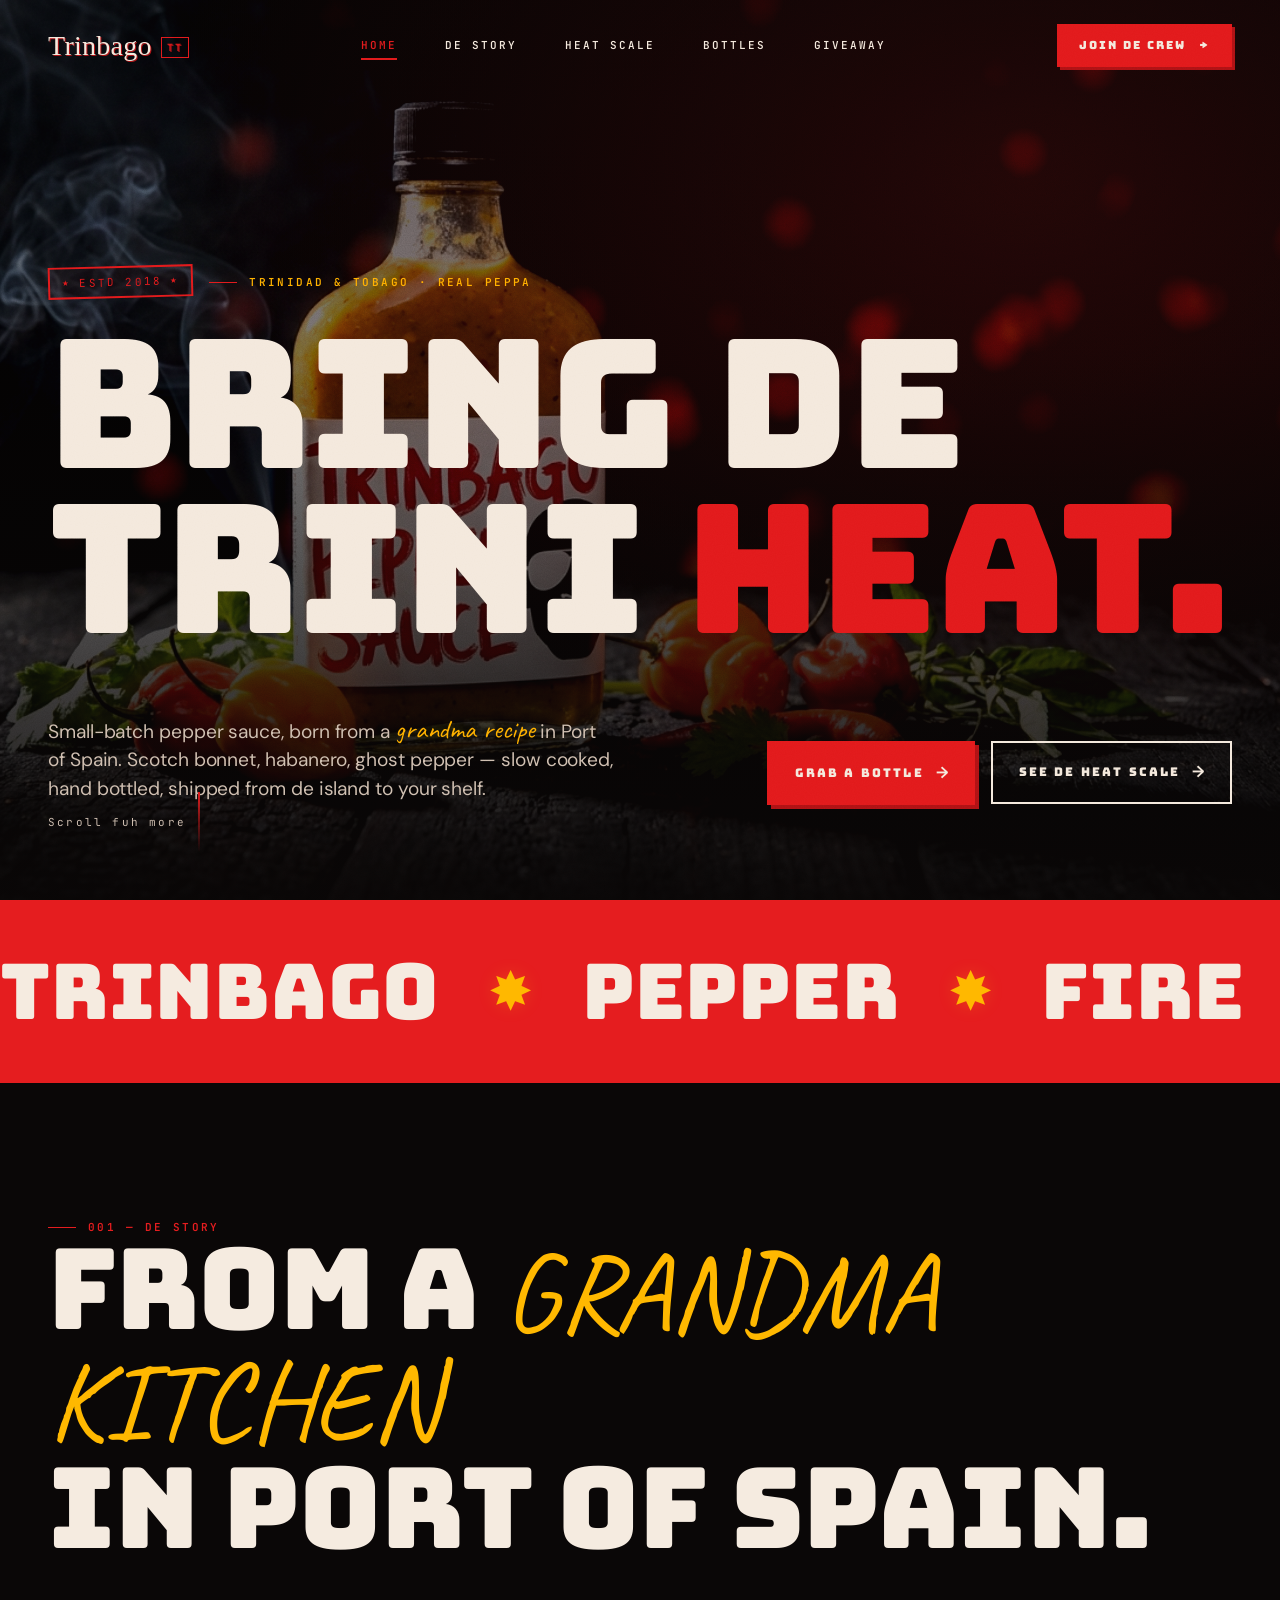
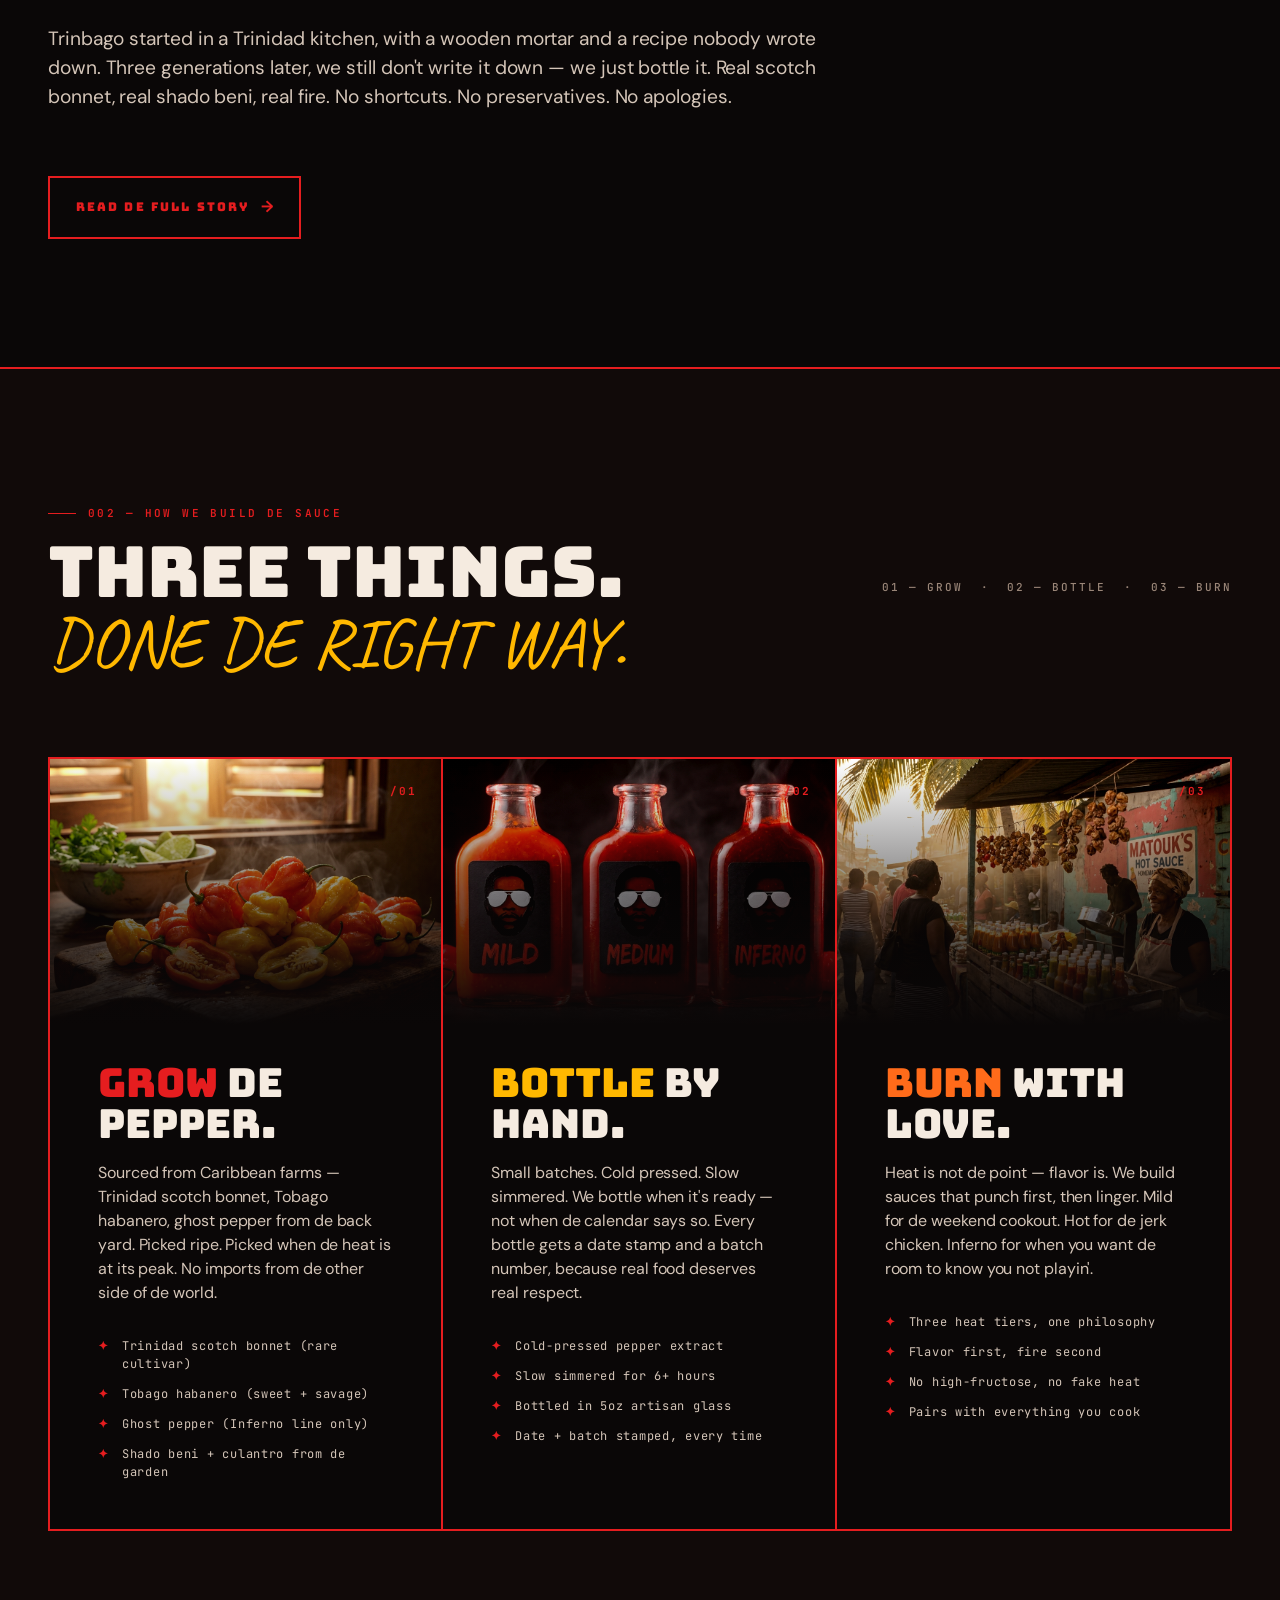
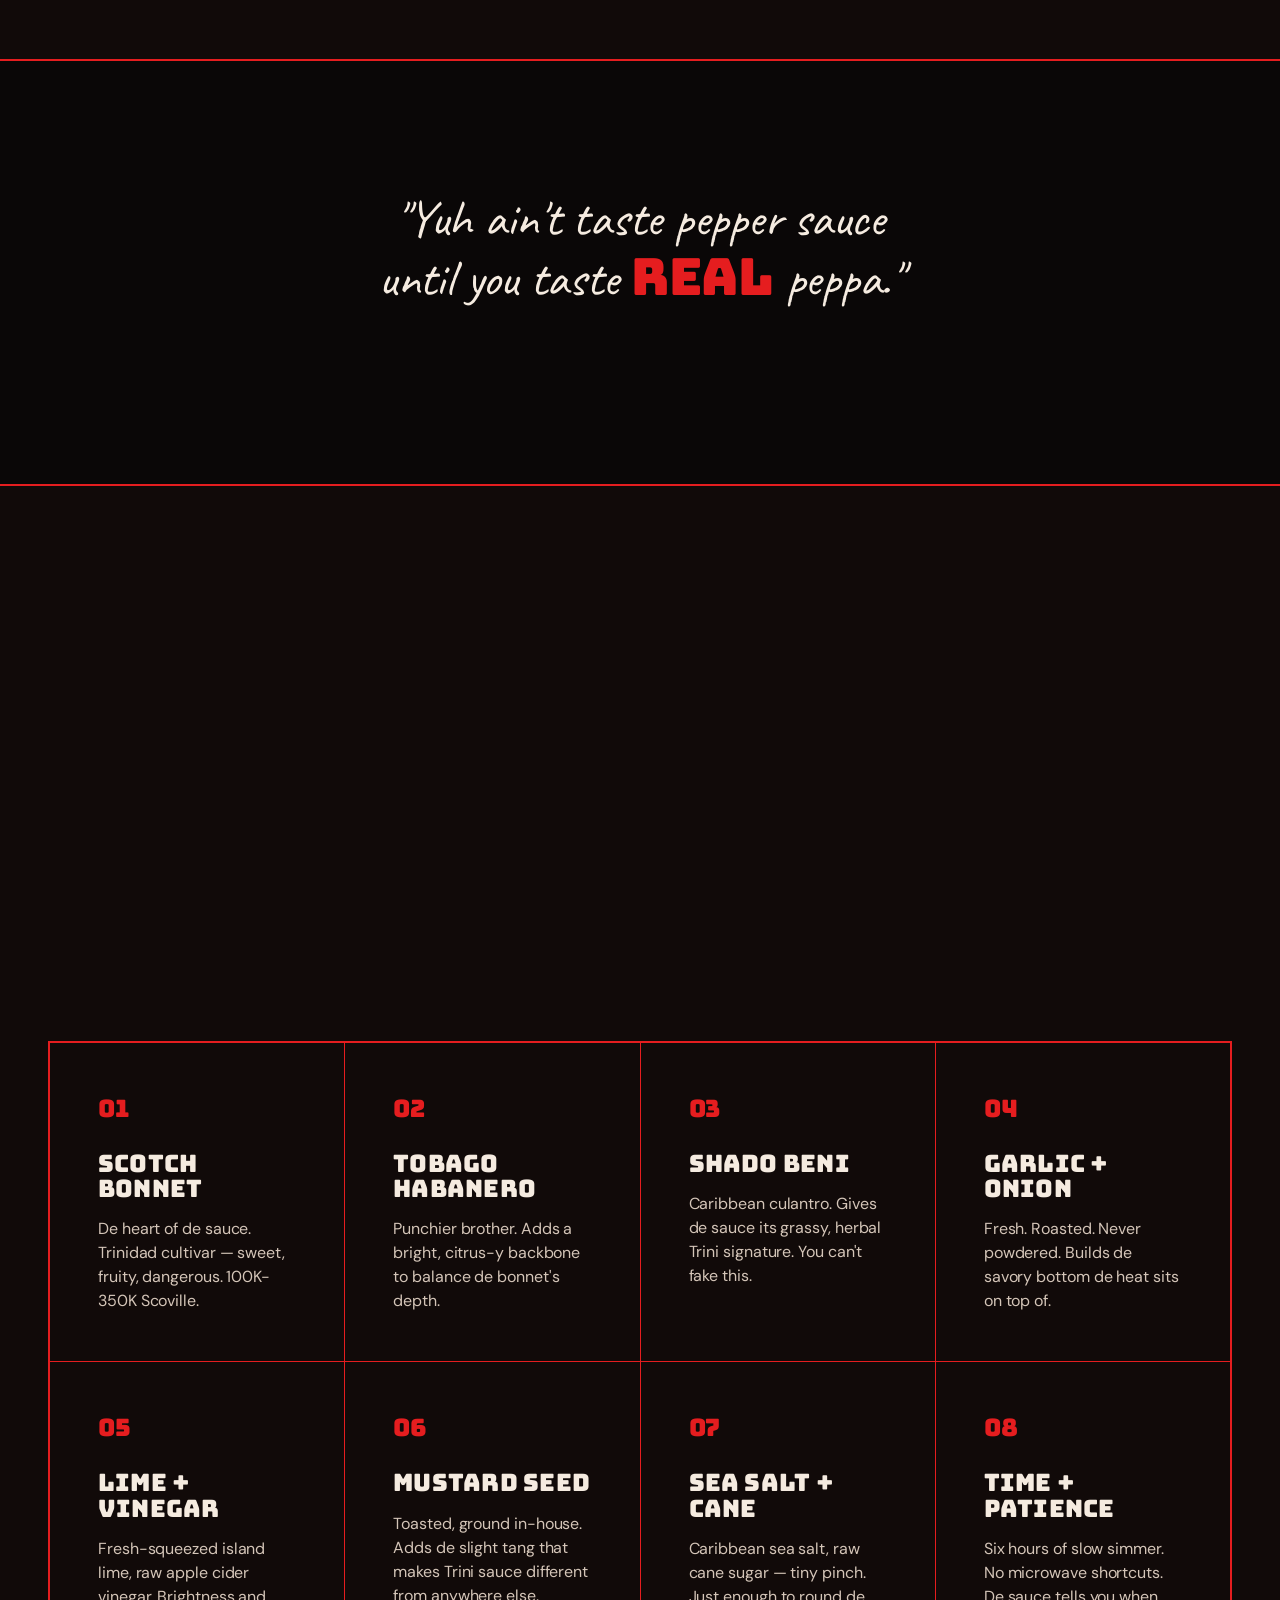
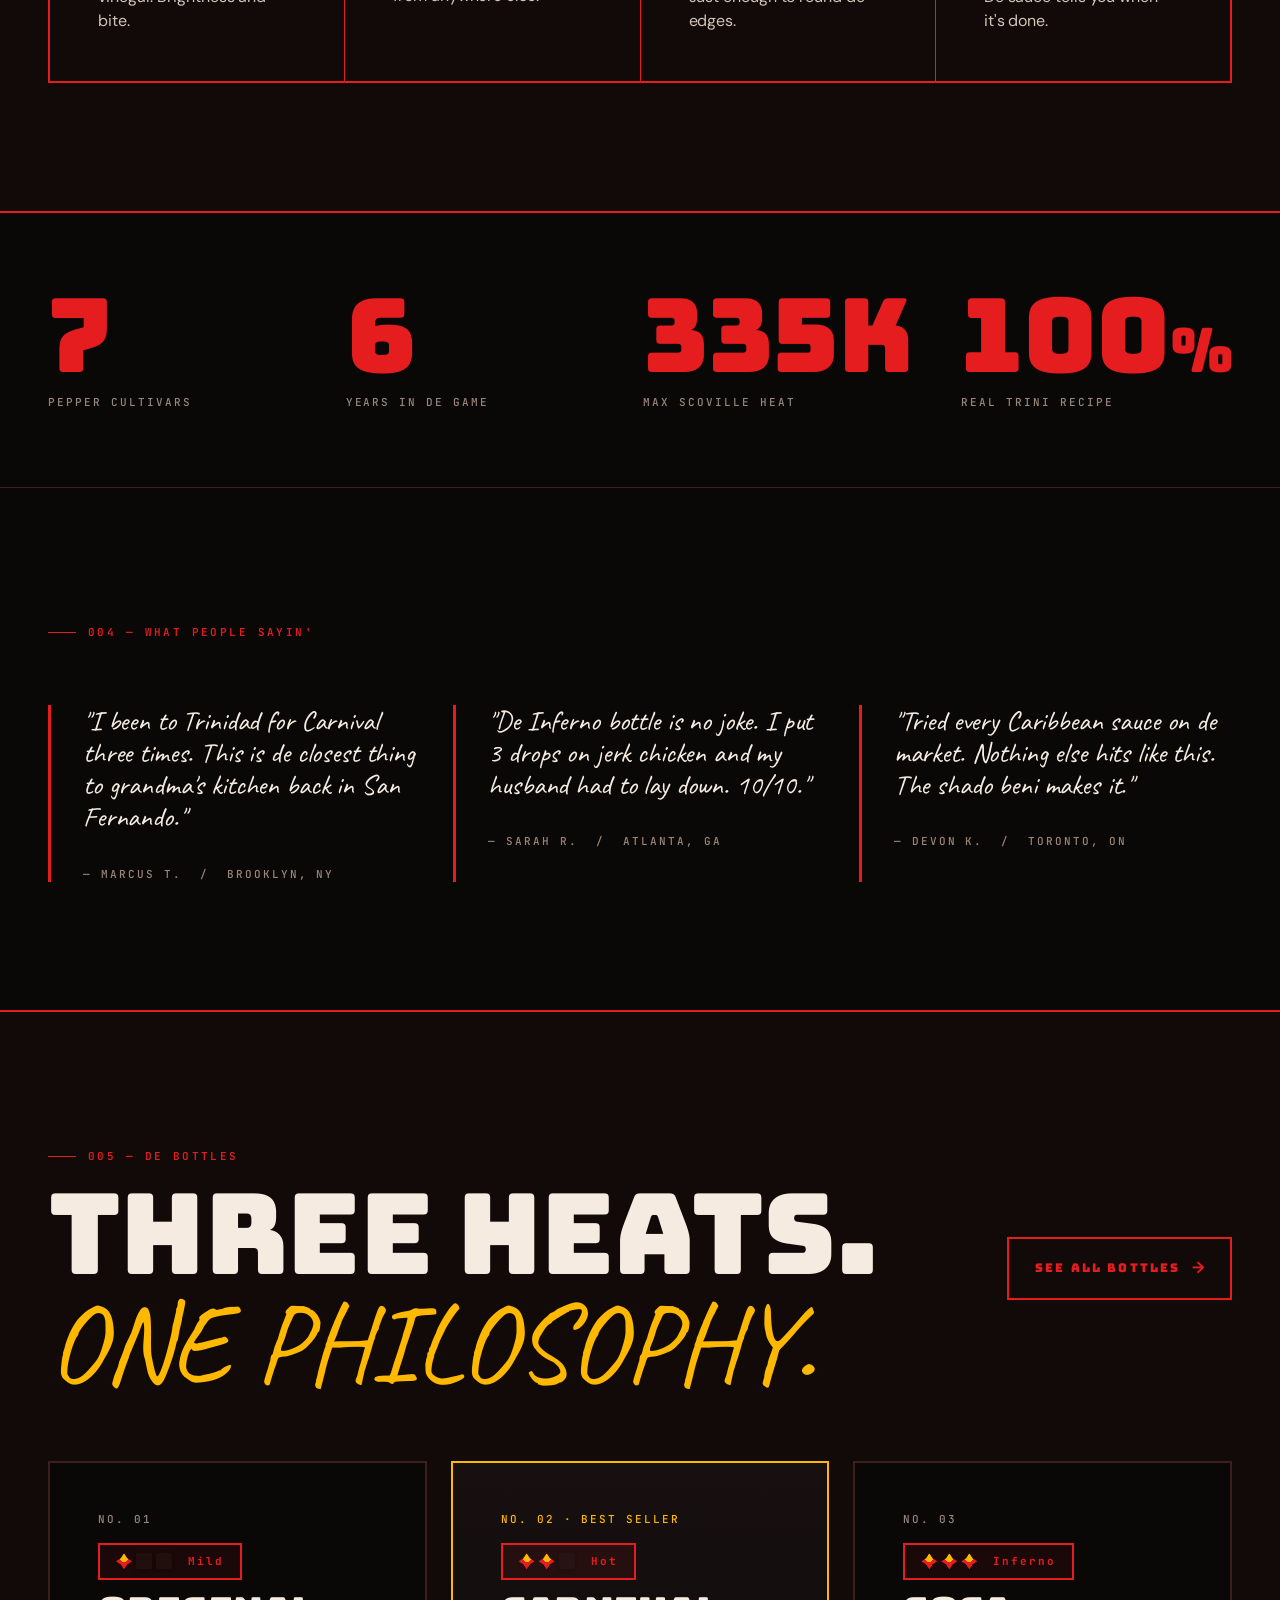
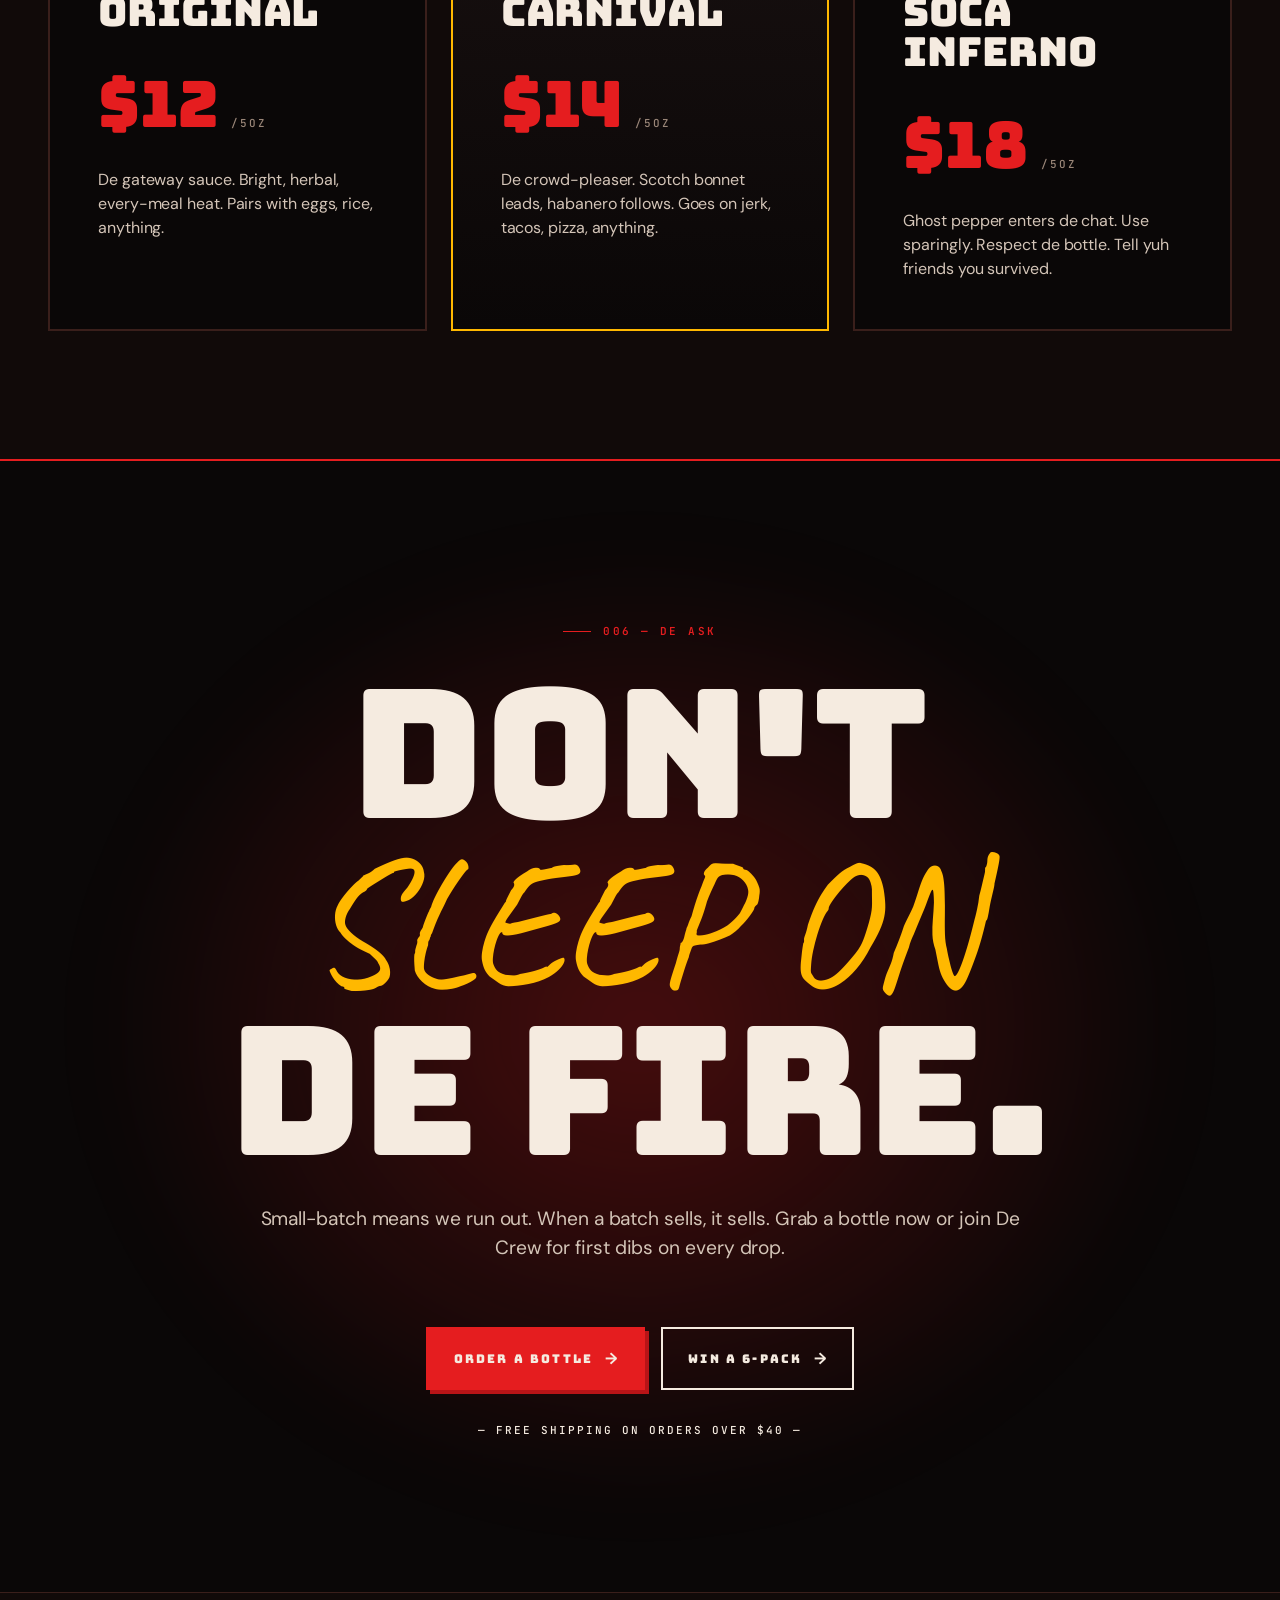
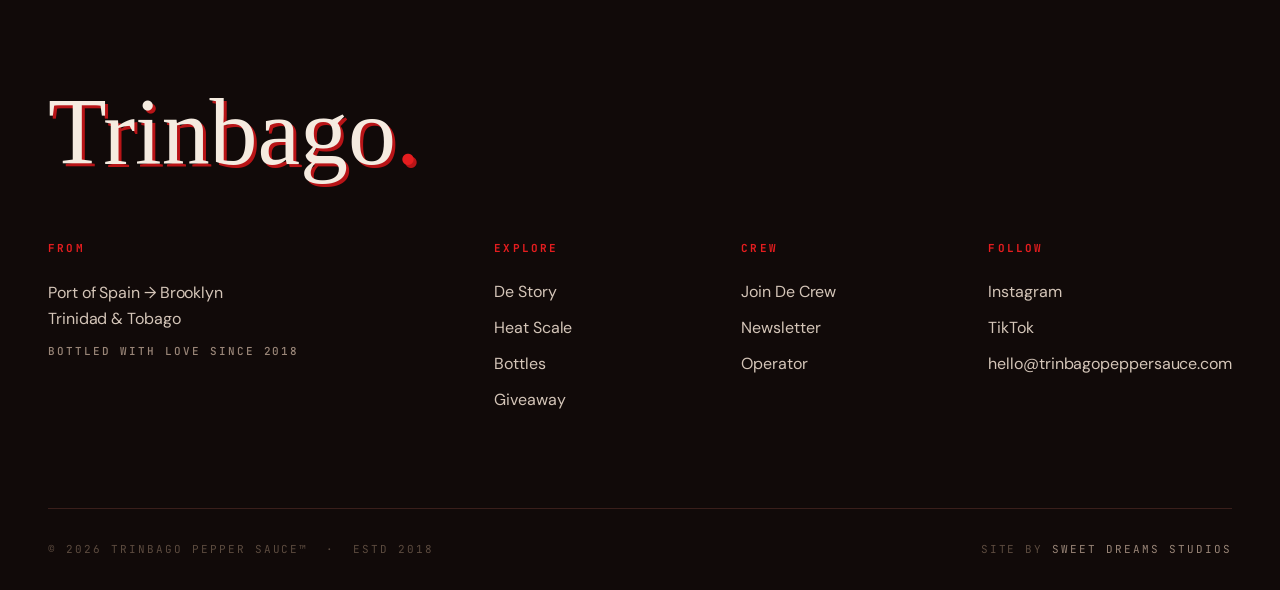
==== index.html @ 5f29fb71 "feat: launch Trinbago Pepper Sauce demo site Full rebrand from Revive template to Trinbago Pepper Sa" ====
<!DOCTYPE html>
<html lang="en">
<head>
<meta charset="UTF-8" />
<meta name="viewport" content="width=device-width, initial-scale=1.0" />
<title>Trinbago Pepper Sauce — Bring De Trini Heat. Bottled Since 2018.</title>
<meta name="description" content="Hand-crafted Caribbean pepper sauce, born in Trinidad &amp; Tobago. Small-batch scotch bonnet heat, family recipe, real fire. From de island to your table." />
<meta property="og:title" content="Trinbago Pepper Sauce — Bring De Trini Heat" />
<meta property="og:description" content="Real Caribbean pepper sauce. Small batch. Scotch bonnet fire. Bottled with love since 2018." />
<meta property="og:type" content="website" />
<meta property="og:image" content="assets/img/three-bottles.png" />

<link rel="preconnect" href="https://fonts.googleapis.com" />
<link rel="preconnect" href="https://fonts.gstatic.com" crossorigin />
<link href="https://fonts.googleapis.com/css2?family=Bungee&family=Permanent+Marker&family=Caveat:wght@500;700&family=DM+Sans:wght@300;400;500;600;700&family=JetBrains+Mono:wght@400;500;600;700&display=swap" rel="stylesheet" />
<link rel="stylesheet" href="styles/globals.css" />
<link rel="icon" href="data:image/svg+xml,%3Csvg xmlns='http://www.w3.org/2000/svg' viewBox='0 0 100 100'%3E%3Crect width='100' height='100' fill='%230A0707'/%3E%3Ccircle cx='50' cy='50' r='30' fill='%230A0707' stroke='%23E51D1F' stroke-width='6'/%3E%3Ctext x='50' y='62' text-anchor='middle' font-family='Bungee,Impact' font-size='38' fill='%23E51D1F'%3ET%3C/text%3E%3C/svg%3E" />
</head>
<body>

<!-- Navigation -->
<nav class="nav" id="nav">
  <a href="index.html" class="nav-brand">Trinbago</a>
  <div class="nav-links" id="navLinks">
    <a href="index.html" class="nav-link" aria-current="page">Home</a>
    <a href="about.html" class="nav-link">De Story</a>
    <a href="experience.html" class="nav-link">Heat Scale</a>
    <a href="pricing.html" class="nav-link">Bottles</a>
    <a href="giveaway.html" class="nav-link">Giveaway</a>
  </div>
  <a href="join.html" class="nav-cta">Join De Crew <span aria-hidden="true">→</span></a>
  <button class="nav-toggle" id="navToggle" aria-label="Toggle menu">
    <span></span><span></span><span></span>
  </button>
</nav>

<!-- HERO -->
<header class="hero">
  <div class="hero-image">
    <img src="assets/img/hero-bottle.png" alt="Trinbago Pepper Sauce bottle with scotch bonnet peppers" loading="eager" />
  </div>

  <div class="wrap" style="position:relative; z-index:2; flex:1; display:flex; flex-direction:column; justify-content:flex-end; padding-bottom:6rem; padding-top:10rem;">
    <div style="max-width: 1200px;">
      <div class="flex gap-4 fade-up" style="align-items:center; flex-wrap:wrap; animation-delay:0.2s;">
        <div class="stamp">Estd 2018</div>
        <div class="eyebrow" style="color:var(--scotch);">Trinidad &amp; Tobago · Real Peppa</div>
      </div>
      <h1 class="display fade-up heat-text" style="font-size: clamp(3.5rem, 14vw, 13rem); margin-top: 1.5rem; animation-delay:0.4s; color: var(--bone);">
        Bring de<br />
        Trini <span class="text-pepper">Heat.</span>
      </h1>
    </div>

    <div style="display:grid; grid-template-columns: 1fr 1fr; gap: var(--gutter); align-items:end; margin-top: 4rem;" class="hero-bottom">
      <p class="lead fade-up" style="animation-delay:0.7s;">
        Small-batch pepper sauce, born from a <span class="editorial text-scotch" style="font-size:1.4em; line-height:1;">grandma recipe</span> in Port of Spain. Scotch bonnet, habanero, ghost pepper — slow cooked, hand bottled, shipped from de island to your shelf.
      </p>
      <div class="fade-up flex gap-4" style="animation-delay:0.9s; justify-self:end; flex-wrap:wrap;">
        <a href="pricing.html" class="btn btn-primary btn-arrow">Grab a Bottle</a>
        <a href="experience.html" class="btn btn-arrow">See De Heat Scale</a>
      </div>
    </div>
  </div>

  <div class="scroll-indicator">Scroll fuh more</div>
</header>

<!-- MARQUEE -->
<section class="marquee" aria-hidden="true">
  <div class="marquee-track">
    <span class="marquee-item">Trinbago</span>
    <span class="marquee-item">Pepper</span>
    <span class="marquee-item">Fire</span>
    <span class="marquee-item">Island</span>
    <span class="marquee-item">Trinbago</span>
    <span class="marquee-item">Pepper</span>
    <span class="marquee-item">Fire</span>
    <span class="marquee-item">Island</span>
  </div>
  <div class="marquee-track" aria-hidden="true">
    <span class="marquee-item">Trinbago</span>
    <span class="marquee-item">Pepper</span>
    <span class="marquee-item">Fire</span>
    <span class="marquee-item">Island</span>
    <span class="marquee-item">Trinbago</span>
    <span class="marquee-item">Pepper</span>
    <span class="marquee-item">Fire</span>
    <span class="marquee-item">Island</span>
  </div>
</section>

<!-- MISSION / EDITORIAL SPREAD -->
<section class="section">
  <div class="wrap">
    <div class="grid-12">
      <div style="grid-column: 1 / span 4;" data-reveal>
        <span class="eyebrow">001 — De Story</span>
      </div>
      <div style="grid-column: 5 / -1;">
        <h2 class="h-1" data-reveal>
          From a <span class="editorial text-scotch">grandma kitchen</span><br /> in Port of Spain.
        </h2>
        <p class="lead mt-8" data-reveal data-delay="2">
          Trinbago started in a Trinidad kitchen, with a wooden mortar and a recipe nobody wrote down. Three generations later, we still don't write it down — we just bottle it. Real scotch bonnet, real shado beni, real fire. No shortcuts. No preservatives. No apologies.
        </p>
        <div class="mt-8" data-reveal data-delay="3">
          <a href="about.html" class="btn btn-pepper btn-arrow">Read De Full Story</a>
        </div>
      </div>
    </div>
  </div>
</section>

<!-- THREE PILLARS -->
<section class="section" style="background: var(--bg-1); border-block: 2px solid var(--pepper);">
  <div class="wrap">
    <div class="flex justify-between items-center" style="margin-bottom: 5rem; flex-wrap:wrap; gap: var(--s-6);" data-reveal>
      <div>
        <span class="eyebrow">002 — How We Build De Sauce</span>
        <h2 class="h-2 mt-4">Three things.<br /><span class="editorial text-scotch">Done de right way.</span></h2>
      </div>
      <p class="text-dim mono">01 — Grow &nbsp;·&nbsp; 02 — Bottle &nbsp;·&nbsp; 03 — Burn</p>
    </div>

    <div class="grid grid-3" style="gap: 0; border: 2px solid var(--pepper);">
      <!-- Grow -->
      <article class="pillar" data-reveal>
        <div class="pillar-num mono">/01</div>
        <div class="pillar-image">
          <img src="assets/img/peppers-macro.png" alt="Fresh scotch bonnet peppers" loading="lazy" />
        </div>
        <div class="pillar-body">
          <h3 class="h-3"><span class="text-pepper">Grow</span> de pepper.</h3>
          <p class="text-soft mt-4">Sourced from Caribbean farms — Trinidad scotch bonnet, Tobago habanero, ghost pepper from de back yard. Picked ripe. Picked when de heat is at its peak. No imports from de other side of de world.</p>
          <ul class="pillar-list mt-6">
            <li>Trinidad scotch bonnet (rare cultivar)</li>
            <li>Tobago habanero (sweet + savage)</li>
            <li>Ghost pepper (Inferno line only)</li>
            <li>Shado beni + culantro from de garden</li>
          </ul>
        </div>
      </article>

      <!-- Bottle -->
      <article class="pillar" data-reveal data-delay="2">
        <div class="pillar-num mono">/02</div>
        <div class="pillar-image">
          <img src="assets/img/three-bottles.png" alt="Three bottles of Trinbago pepper sauce" loading="lazy" />
        </div>
        <div class="pillar-body">
          <h3 class="h-3"><span class="text-scotch">Bottle</span> by hand.</h3>
          <p class="text-soft mt-4">Small batches. Cold pressed. Slow simmered. We bottle when it's ready — not when de calendar says so. Every bottle gets a date stamp and a batch number, because real food deserves real respect.</p>
          <ul class="pillar-list mt-6">
            <li>Cold-pressed pepper extract</li>
            <li>Slow simmered for 6+ hours</li>
            <li>Bottled in 5oz artisan glass</li>
            <li>Date + batch stamped, every time</li>
          </ul>
        </div>
      </article>

      <!-- Burn -->
      <article class="pillar" data-reveal data-delay="3">
        <div class="pillar-num mono">/03</div>
        <div class="pillar-image">
          <img src="assets/img/market-stall.png" alt="Trinidad street market" loading="lazy" />
        </div>
        <div class="pillar-body">
          <h3 class="h-3"><span class="text-habanero">Burn</span> with love.</h3>
          <p class="text-soft mt-4">Heat is not de point — flavor is. We build sauces that punch first, then linger. Mild for de weekend cookout. Hot for de jerk chicken. Inferno for when you want de room to know you not playin'.</p>
          <ul class="pillar-list mt-6">
            <li>Three heat tiers, one philosophy</li>
            <li>Flavor first, fire second</li>
            <li>No high-fructose, no fake heat</li>
            <li>Pairs with everything you cook</li>
          </ul>
        </div>
      </article>
    </div>
  </div>
</section>

<!-- LARGE STATEMENT -->
<section class="section">
  <div class="wrap center" style="max-width: 1200px;">
    <p class="editorial" style="font-size: clamp(1.75rem, 4vw, 3.5rem); color: var(--text); line-height:1.15;" data-reveal>
      "Yuh ain't taste pepper sauce <br />until you taste <span class="text-pepper" style="font-style: normal; font-family: var(--font-display);">real</span> peppa."
    </p>
    <div class="mono mt-6 text-faint" data-reveal data-delay="1">— Granny's only marketing line —</div>
  </div>
</section>

<!-- WHAT'S INSIDE / GRID -->
<section class="section" style="background: var(--bg-1); border-block: 2px solid var(--pepper);">
  <div class="wrap">
    <div data-reveal>
      <span class="eyebrow">003 — Inside De Bottle</span>
      <h2 class="h-1 mt-4">Eight ingredients. <br /><span class="editorial text-scotch">Zero shortcuts.</span></h2>
    </div>

    <div class="grid grid-4 mt-8 inside-grid">
      <div class="inside-card" data-reveal>
        <div class="inside-num">01</div>
        <h4 class="h-4">Scotch Bonnet</h4>
        <p class="text-soft">De heart of de sauce. Trinidad cultivar — sweet, fruity, dangerous. 100K-350K Scoville.</p>
      </div>
      <div class="inside-card" data-reveal data-delay="1">
        <div class="inside-num">02</div>
        <h4 class="h-4">Tobago Habanero</h4>
        <p class="text-soft">Punchier brother. Adds a bright, citrus-y backbone to balance de bonnet's depth.</p>
      </div>
      <div class="inside-card" data-reveal data-delay="2">
        <div class="inside-num">03</div>
        <h4 class="h-4">Shado Beni</h4>
        <p class="text-soft">Caribbean culantro. Gives de sauce its grassy, herbal Trini signature. You can't fake this.</p>
      </div>
      <div class="inside-card" data-reveal data-delay="3">
        <div class="inside-num">04</div>
        <h4 class="h-4">Garlic + Onion</h4>
        <p class="text-soft">Fresh. Roasted. Never powdered. Builds de savory bottom de heat sits on top of.</p>
      </div>
      <div class="inside-card" data-reveal>
        <div class="inside-num">05</div>
        <h4 class="h-4">Lime + Vinegar</h4>
        <p class="text-soft">Fresh-squeezed island lime, raw apple cider vinegar. Brightness and bite.</p>
      </div>
      <div class="inside-card" data-reveal data-delay="1">
        <div class="inside-num">06</div>
        <h4 class="h-4">Mustard Seed</h4>
        <p class="text-soft">Toasted, ground in-house. Adds de slight tang that makes Trini sauce different from anywhere else.</p>
      </div>
      <div class="inside-card" data-reveal data-delay="2">
        <div class="inside-num">07</div>
        <h4 class="h-4">Sea Salt + Cane</h4>
        <p class="text-soft">Caribbean sea salt, raw cane sugar — tiny pinch. Just enough to round de edges.</p>
      </div>
      <div class="inside-card" data-reveal data-delay="3">
        <div class="inside-num">08</div>
        <h4 class="h-4">Time + Patience</h4>
        <p class="text-soft">Six hours of slow simmer. No microwave shortcuts. De sauce tells you when it's done.</p>
      </div>
    </div>
  </div>
</section>

<!-- STATS / NUMBERS -->
<section class="section section-tight" style="border-bottom: 1px solid var(--border);">
  <div class="wrap">
    <div class="grid grid-4 stats-grid">
      <div data-reveal>
        <div class="display text-pepper" style="font-size: clamp(4rem, 8vw, 7rem); line-height: 0.9;" data-counter="7" data-suffix="">7</div>
        <div class="mono text-dim mt-3">Pepper Cultivars</div>
      </div>
      <div data-reveal data-delay="1">
        <div class="display text-pepper" style="font-size: clamp(4rem, 8vw, 7rem); line-height: 0.9;" data-counter="6" data-suffix="">6</div>
        <div class="mono text-dim mt-3">Years In De Game</div>
      </div>
      <div data-reveal data-delay="2">
        <div class="display text-pepper" style="font-size: clamp(4rem, 8vw, 7rem); line-height: 0.9;" data-counter="350" data-suffix="K">350K</div>
        <div class="mono text-dim mt-3">Max Scoville Heat</div>
      </div>
      <div data-reveal data-delay="3">
        <div class="display text-pepper" style="font-size: clamp(4rem, 8vw, 7rem); line-height: 0.9;">100<span style="font-size:0.6em;">%</span></div>
        <div class="mono text-dim mt-3">Real Trini Recipe</div>
      </div>
    </div>
  </div>
</section>

<!-- TESTIMONIAL / EARLY VOICES -->
<section class="section">
  <div class="wrap">
    <span class="eyebrow" data-reveal>004 — What People Sayin'</span>
    <div class="grid grid-3 mt-8">
      <blockquote class="quote-card" data-reveal>
        <p class="editorial" style="font-size: 1.75rem; color: var(--text); line-height:1.15;">"I been to Trinidad for Carnival three times. This is de closest thing to grandma's kitchen back in San Fernando."</p>
        <footer class="mono mt-6 text-dim">— Marcus T. &nbsp;/&nbsp; Brooklyn, NY</footer>
      </blockquote>
      <blockquote class="quote-card" data-reveal data-delay="1">
        <p class="editorial" style="font-size: 1.75rem; color: var(--text); line-height:1.15;">"De Inferno bottle is no joke. I put 3 drops on jerk chicken and my husband had to lay down. 10/10."</p>
        <footer class="mono mt-6 text-dim">— Sarah R. &nbsp;/&nbsp; Atlanta, GA</footer>
      </blockquote>
      <blockquote class="quote-card" data-reveal data-delay="2">
        <p class="editorial" style="font-size: 1.75rem; color: var(--text); line-height:1.15;">"Tried every Caribbean sauce on de market. Nothing else hits like this. The shado beni makes it."</p>
        <footer class="mono mt-6 text-dim">— Devon K. &nbsp;/&nbsp; Toronto, ON</footer>
      </blockquote>
    </div>
  </div>
</section>

<!-- BOTTLES TEASE -->
<section class="section" style="background: var(--bg-1); border-block: 2px solid var(--pepper);">
  <div class="wrap">
    <div class="flex justify-between items-center" style="flex-wrap:wrap; gap: var(--s-6);" data-reveal>
      <div>
        <span class="eyebrow">005 — De Bottles</span>
        <h2 class="h-1 mt-4">Three heats.<br /><span class="editorial text-scotch">One philosophy.</span></h2>
      </div>
      <a href="pricing.html" class="btn btn-pepper btn-arrow">See All Bottles</a>
    </div>

    <div class="grid grid-3 mt-8 tier-grid">
      <div class="tier-card" data-reveal>
        <div class="mono text-dim">No. 01</div>
        <div class="heat-meter mt-4"><span class="pepper-icon"></span><span class="pepper-icon dim"></span><span class="pepper-icon dim"></span><span class="heat-label">Mild</span></div>
        <h3 class="h-3 mt-3">Original</h3>
        <div class="tier-price"><span class="text-pepper">$12</span><span class="mono text-dim">/5oz</span></div>
        <p class="text-soft mt-4">De gateway sauce. Bright, herbal, every-meal heat. Pairs with eggs, rice, anything.</p>
      </div>
      <div class="tier-card tier-featured" data-reveal data-delay="1">
        <div class="mono" style="color: var(--scotch);">No. 02 · Best Seller</div>
        <div class="heat-meter mt-4"><span class="pepper-icon"></span><span class="pepper-icon"></span><span class="pepper-icon dim"></span><span class="heat-label">Hot</span></div>
        <h3 class="h-3 mt-3">Carnival</h3>
        <div class="tier-price"><span class="text-pepper">$14</span><span class="mono text-dim">/5oz</span></div>
        <p class="text-soft mt-4">De crowd-pleaser. Scotch bonnet leads, habanero follows. Goes on jerk, tacos, pizza, anything.</p>
      </div>
      <div class="tier-card" data-reveal data-delay="2">
        <div class="mono text-dim">No. 03</div>
        <div class="heat-meter mt-4"><span class="pepper-icon"></span><span class="pepper-icon"></span><span class="pepper-icon"></span><span class="heat-label">Inferno</span></div>
        <h3 class="h-3 mt-3">Soca Inferno</h3>
        <div class="tier-price"><span class="text-pepper">$18</span><span class="mono text-dim">/5oz</span></div>
        <p class="text-soft mt-4">Ghost pepper enters de chat. Use sparingly. Respect de bottle. Tell yuh friends you survived.</p>
      </div>
    </div>
  </div>
</section>

<!-- FINAL CTA -->
<section class="section" style="padding: clamp(6rem, 12vw, 12rem) 0; position:relative; overflow:hidden;">
  <div style="position:absolute; inset:0; background: radial-gradient(ellipse at center, var(--pepper-glow), transparent 60%); filter: blur(40px); pointer-events:none;"></div>
  <div class="wrap center" style="position:relative;">
    <span class="eyebrow" data-reveal>006 — De Ask</span>
    <h2 class="h-mega mt-6 heat-text" data-reveal data-delay="1">
      Don't<br />
      <span class="editorial text-scotch">sleep on</span><br />
      de fire.
    </h2>
    <p class="lead mt-6" style="margin-inline:auto;" data-reveal data-delay="2">
      Small-batch means we run out. When a batch sells, it sells. Grab a bottle now or join De Crew for first dibs on every drop.
    </p>
    <div class="mt-8 flex gap-4" style="justify-content:center; flex-wrap:wrap;" data-reveal data-delay="3">
      <a href="pricing.html" class="btn btn-primary btn-arrow">Order a Bottle</a>
      <a href="giveaway.html" class="btn btn-arrow">Win a 6-Pack</a>
    </div>
    <p class="mono text-faint mt-6" data-reveal data-delay="4">— Free shipping on orders over $40 —</p>
  </div>
</section>

<!-- Footer -->
<footer class="footer">
  <div class="wrap">
    <div class="footer-brand">Trinbago<span class="text-pepper">.</span></div>
    <div class="footer-grid mt-8">
      <div class="footer-col">
        <h4>From</h4>
        <p class="text-soft" style="line-height:1.6;">
          Port of Spain → Brooklyn<br />
          Trinidad &amp; Tobago<br />
          <span class="mono text-dim mt-3" style="display:inline-block;">Bottled with love since 2018</span>
        </p>
      </div>
      <div class="footer-col">
        <h4>Explore</h4>
        <ul>
          <li><a href="about.html">De Story</a></li>
          <li><a href="experience.html">Heat Scale</a></li>
          <li><a href="pricing.html">Bottles</a></li>
          <li><a href="giveaway.html">Giveaway</a></li>
        </ul>
      </div>
      <div class="footer-col">
        <h4>Crew</h4>
        <ul>
          <li><a href="join.html">Join De Crew</a></li>
          <li><a href="join.html">Newsletter</a></li>
          <li><a href="admin.html">Operator</a></li>
        </ul>
      </div>
      <div class="footer-col">
        <h4>Follow</h4>
        <ul>
          <li><a href="https://instagram.com/trinbagopeppersauce" target="_blank" rel="noopener">Instagram</a></li>
          <li><a href="#">TikTok</a></li>
          <li><a href="mailto:hello@trinbagopeppersauce.com">hello@trinbagopeppersauce.com</a></li>
        </ul>
      </div>
    </div>
    <div class="footer-bottom">
      <span>© <span data-year>2026</span> Trinbago Pepper Sauce™ &nbsp;·&nbsp; Estd 2018</span>
      <span>Site by <a href="https://sweetdreamsmusic.com" target="_blank" rel="noopener">Sweet Dreams Studios</a></span>
    </div>
  </div>
</footer>

<style>
  /* Page-specific styles */
  .pillar {
    background: var(--bg);
    border-right: 2px solid var(--pepper);
    padding: 0;
    position: relative;
    overflow: hidden;
    transition: background var(--dur);
  }
  .pillar:last-child { border-right: 0; }
  .pillar:hover { background: var(--bg-2); }
  .pillar-num {
    position: absolute;
    top: var(--s-5);
    right: var(--s-5);
    color: var(--pepper);
    z-index: 2;
    font-weight: 700;
  }
  .pillar-image {
    height: 280px;
    overflow: hidden;
    position: relative;
  }
  .pillar-image::after {
    content: '';
    position: absolute;
    inset: 0;
    background: linear-gradient(180deg, transparent, var(--bg) 95%);
  }
  .pillar-image img {
    width: 100%;
    height: 100%;
    object-fit: cover;
    filter: contrast(1.1) saturate(1.05);
    transition: transform 1.2s var(--ease-out);
  }
  .pillar:hover .pillar-image img { transform: scale(1.06); }
  .pillar-body { padding: var(--s-7); padding-top: var(--s-5); }
  .pillar-list { display: flex; flex-direction: column; gap: var(--s-3); }
  .pillar-list li {
    font-family: var(--font-mono);
    font-size: var(--fs-xs);
    letter-spacing: 0.06em;
    color: var(--text-soft);
    padding-left: var(--s-5);
    position: relative;
  }
  .pillar-list li::before {
    content: '✦';
    position: absolute;
    left: 0;
    color: var(--pepper);
    font-weight: 700;
  }
  @media (max-width: 900px) {
    .pillar { border-right: 0; border-bottom: 2px solid var(--pepper); }
    .pillar:last-child { border-bottom: 0; }
  }

  .inside-grid { gap: 1px; background: var(--pepper); border: 2px solid var(--pepper); }
  .inside-card {
    background: var(--bg-1);
    padding: var(--s-7);
    transition: background var(--dur);
    min-height: 220px;
  }
  .inside-card:hover { background: var(--bg-2); }
  .inside-num {
    font-family: var(--font-display);
    font-size: 1.5rem;
    color: var(--pepper);
    margin-bottom: var(--s-5);
  }
  .inside-card h4 { margin-bottom: var(--s-4); }

  .stats-grid { gap: var(--s-7); }

  .quote-card {
    border-left: 3px solid var(--pepper);
    padding-left: var(--s-6);
  }

  .tier-grid { gap: var(--s-5); }
  .tier-card {
    border: 2px solid var(--border);
    padding: var(--s-7);
    background: var(--bg);
    transition: all var(--dur);
    position: relative;
  }
  .tier-card:hover { border-color: var(--pepper); transform: translateY(-6px); box-shadow: 6px 6px 0 var(--pepper-deep); }
  .tier-featured {
    border-color: var(--scotch);
    background: linear-gradient(180deg, var(--bg-2), var(--bg));
  }
  .tier-price {
    font-family: var(--font-display);
    font-size: clamp(2.5rem, 5vw, 4rem);
    margin-top: var(--s-5);
    display: flex;
    align-items: baseline;
    gap: var(--s-3);
  }

  @media (max-width: 800px) {
    .hero-bottom { grid-template-columns: 1fr !important; gap: var(--s-6) !important; }
    .hero-bottom > div:last-child { justify-self: stretch !important; }
    .stats-grid { grid-template-columns: repeat(2, 1fr); }
  }
</style>

<script src="scripts/main.js" defer></script>
</body>
</html>
---- styles/globals.css ----
/* ==========================================================================
   TRINBAGO PEPPER SAUCE — Design System
   Caribbean carnival × hot sauce label × hand-painted heat
   ========================================================================== */

/* ---------- Reset / Normalize ---------- */
*, *::before, *::after { box-sizing: border-box; margin: 0; padding: 0; }
html { -webkit-text-size-adjust: 100%; }
body { line-height: 1.5; -webkit-font-smoothing: antialiased; -moz-osx-font-smoothing: grayscale; }
img, picture, video, canvas, svg { display: block; max-width: 100%; }
input, button, textarea, select { font: inherit; color: inherit; background: none; border: none; }
button { cursor: pointer; }
a { color: inherit; text-decoration: none; }
ul, ol { list-style: none; }
::selection { background: var(--pepper); color: var(--bone); }

/* ---------- Design Tokens ---------- */
:root {
  /* Colors — carbon black + signature pepper red + Caribbean accents */
  --bg: #0A0707;
  --bg-1: #110A09;
  --bg-2: #181010;
  --surface: #1F1413;
  --surface-2: #2A1B19;
  --border: #3A1F1B;
  --border-strong: #5A2A24;

  --text: #F5EBE0;          /* warm bone/paper */
  --text-soft: #D4C5B8;     /* faded cream */
  --text-dim: #9A8678;      /* kraft brown */
  --text-faint: #5C4B3F;    /* bare brown */

  /* Brand pepper red — matched to the logo banners */
  --pepper: #E51D1F;
  --pepper-deep: #B81417;
  --pepper-bright: #FF2D2F;
  --pepper-glow: rgba(229, 29, 31, 0.28);

  /* Legacy alias so any leftover --fire references still work */
  --fire: #E51D1F;
  --fire-deep: #B81417;
  --fire-glow: rgba(229, 29, 31, 0.28);

  /* Hot sauce flavor accents */
  --scotch: #FFB800;        /* scotch bonnet yellow — heat warning */
  --scotch-deep: #C98C00;
  --scotch-glow: rgba(255, 184, 0, 0.22);
  --ice: #FFB800;           /* legacy alias → scotch */
  --ice-deep: #C98C00;
  --ice-glow: rgba(255, 184, 0, 0.22);

  --habanero: #FF6B1A;      /* habanero orange — fire */
  --lime: #A8E041;          /* lime zest — cool punch */
  --bone: #F5EBE0;          /* label paper */
  --gold: #D4A24A;          /* premium / founders */
  --cream: #EAD9C0;         /* soft warmth */

  /* Typography — hand-painted carnival hot sauce label */
  --font-display: 'Bungee', 'Impact', sans-serif;          /* poster blocky */
  --font-script: 'Permanent Marker', cursive;              /* brushy — logo match */
  --font-editorial: 'Caveat', 'Brush Script MT', cursive;  /* flowing handwritten */
  --font-body: 'DM Sans', system-ui, sans-serif;
  --font-mono: 'JetBrains Mono', 'SF Mono', monospace;

  /* Spacing scale */
  --s-1: 0.25rem;
  --s-2: 0.5rem;
  --s-3: 0.75rem;
  --s-4: 1rem;
  --s-5: 1.5rem;
  --s-6: 2rem;
  --s-7: 3rem;
  --s-8: 4rem;
  --s-9: 6rem;
  --s-10: 8rem;
  --s-11: 12rem;

  /* Type scale */
  --fs-mono: 0.6875rem;
  --fs-xs: 0.75rem;
  --fs-sm: 0.875rem;
  --fs-base: 1rem;
  --fs-lg: 1.125rem;
  --fs-xl: 1.375rem;
  --fs-2xl: 1.875rem;
  --fs-3xl: 2.5rem;
  --fs-4xl: 3.5rem;
  --fs-5xl: 5rem;
  --fs-6xl: 7rem;
  --fs-7xl: 10rem;

  /* Layout */
  --max-w: 1440px;
  --gutter: clamp(1rem, 4vw, 3rem);

  /* Motion */
  --ease-out: cubic-bezier(0.16, 1, 0.3, 1);
  --ease-in-out: cubic-bezier(0.65, 0, 0.35, 1);
  --ease-bounce: cubic-bezier(0.34, 1.56, 0.64, 1);
  --dur-fast: 200ms;
  --dur: 400ms;
  --dur-slow: 800ms;
}

/* ---------- Base ---------- */
html { scroll-behavior: smooth; }
body {
  background: var(--bg);
  color: var(--text);
  font-family: var(--font-body);
  font-size: var(--fs-base);
  font-weight: 400;
  letter-spacing: -0.005em;
  overflow-x: hidden;
  position: relative;
}

/* Subtle film grain overlay across whole site */
body::before {
  content: '';
  position: fixed;
  inset: 0;
  background-image: url("data:image/svg+xml;utf8,<svg xmlns='http://www.w3.org/2000/svg' width='200' height='200'><filter id='n'><feTurbulence type='fractalNoise' baseFrequency='0.9' numOctaves='2' stitchTiles='stitch'/><feColorMatrix values='0 0 0 0 0 0 0 0 0 0 0 0 0 0 0 0 0 0 0.4 0'/></filter><rect width='100%25' height='100%25' filter='url(%23n)'/></svg>");
  opacity: 0.4;
  pointer-events: none;
  z-index: 100;
  mix-blend-mode: overlay;
}

/* Pepper drip ambient flare */
body::after {
  content: '';
  position: fixed;
  top: -10%;
  right: -10%;
  width: 50vw;
  height: 50vw;
  background: radial-gradient(circle, var(--pepper-glow) 0%, transparent 60%);
  filter: blur(80px);
  z-index: -1;
  pointer-events: none;
  animation: floatGlow 20s ease-in-out infinite;
}

@keyframes floatGlow {
  0%, 100% { transform: translate(0, 0) scale(1); opacity: 0.7; }
  50% { transform: translate(-5vw, 5vh) scale(1.1); opacity: 0.5; }
}

/* ---------- Typography ---------- */
.display {
  font-family: var(--font-display);
  font-weight: 400;
  line-height: 0.92;
  letter-spacing: -0.005em;
  text-transform: uppercase;
}

.script {
  font-family: var(--font-script);
  font-weight: 400;
  letter-spacing: 0.01em;
}

.editorial {
  font-family: var(--font-editorial);
  font-style: normal;
  font-weight: 400;
  line-height: 0.95;
  letter-spacing: -0.005em;
}

.mono {
  font-family: var(--font-mono);
  font-weight: 500;
  font-size: var(--fs-mono);
  letter-spacing: 0.18em;
  text-transform: uppercase;
}

h1, h2, h3, h4 { font-weight: 400; }

.h-mega { font-family: var(--font-display); font-size: clamp(3.5rem, 14vw, 12rem); line-height: 0.92; letter-spacing: -0.005em; text-transform: uppercase; }
.h-1   { font-family: var(--font-display); font-size: clamp(2.75rem, 9vw, 7rem); line-height: 0.95; letter-spacing: -0.005em; text-transform: uppercase; }
.h-2   { font-family: var(--font-display); font-size: clamp(2rem, 5.5vw, 4.5rem); line-height: 0.98; letter-spacing: 0; text-transform: uppercase; }
.h-3   { font-family: var(--font-display); font-size: clamp(1.5rem, 3.5vw, 2.5rem); line-height: 1.02; text-transform: uppercase; }
.h-4   { font-family: var(--font-display); font-size: clamp(1.125rem, 2vw, 1.5rem); line-height: 1.05; text-transform: uppercase; letter-spacing: 0.01em; }

.lead {
  font-size: clamp(1.1rem, 1.5vw, 1.4rem);
  line-height: 1.5;
  color: var(--text-soft);
  font-weight: 400;
  max-width: 60ch;
}

.eyebrow {
  font-family: var(--font-mono);
  font-size: var(--fs-mono);
  letter-spacing: 0.22em;
  text-transform: uppercase;
  color: var(--pepper);
  display: inline-flex;
  align-items: center;
  gap: var(--s-3);
  font-weight: 600;
}
.eyebrow::before {
  content: '';
  width: 28px;
  height: 1px;
  background: var(--pepper);
}

/* Stamped "ESTD 2018" badge style */
.stamp {
  display: inline-flex;
  align-items: center;
  gap: var(--s-2);
  border: 2px solid var(--pepper);
  padding: 0.35rem 0.75rem;
  font-family: var(--font-mono);
  font-size: var(--fs-mono);
  letter-spacing: 0.2em;
  text-transform: uppercase;
  color: var(--pepper);
  background: rgba(229, 29, 31, 0.04);
  transform: rotate(-1.5deg);
}
.stamp::before, .stamp::after {
  content: '★';
  font-size: 0.7em;
}

/* ---------- Layout primitives ---------- */
.wrap { max-width: var(--max-w); margin: 0 auto; padding: 0 var(--gutter); }
.section { padding: clamp(4rem, 10vw, 9rem) 0; position: relative; }
.section-tight { padding: clamp(3rem, 6vw, 6rem) 0; }
.divider { height: 1px; background: var(--border); width: 100%; }

.grid { display: grid; gap: var(--s-6); }
.grid-2 { grid-template-columns: repeat(2, 1fr); }
.grid-3 { grid-template-columns: repeat(3, 1fr); }
.grid-4 { grid-template-columns: repeat(4, 1fr); }
.grid-12 { grid-template-columns: repeat(12, 1fr); gap: var(--gutter); }

@media (max-width: 900px) {
  .grid-2, .grid-3, .grid-4 { grid-template-columns: 1fr; }
  .grid-12 { grid-template-columns: repeat(6, 1fr); }
}

/* ---------- Navigation ---------- */
.nav {
  position: fixed;
  top: 0; left: 0; right: 0;
  z-index: 50;
  padding: var(--s-5) var(--gutter);
  display: flex;
  justify-content: space-between;
  align-items: center;
  transition: background var(--dur), backdrop-filter var(--dur), border-color var(--dur);
  border-bottom: 1px solid transparent;
}
.nav.scrolled {
  background: rgba(10, 7, 7, 0.85);
  backdrop-filter: blur(18px) saturate(140%);
  -webkit-backdrop-filter: blur(18px) saturate(140%);
  border-bottom-color: var(--border);
}
.nav-brand {
  font-family: var(--font-script);
  font-size: 1.75rem;
  letter-spacing: 0.01em;
  color: var(--text);
  display: flex;
  align-items: center;
  gap: 0.6rem;
  text-shadow: 1px 1px 0 var(--pepper-deep);
}
.nav-brand::after {
  content: 'TT';
  font-family: var(--font-mono);
  font-size: 0.625rem;
  letter-spacing: 0.2em;
  color: var(--pepper);
  border: 1px solid var(--pepper);
  padding: 2px 5px;
  margin-top: 4px;
  font-weight: 700;
}
.nav-links {
  display: flex;
  gap: var(--s-7);
  align-items: center;
}
.nav-link {
  font-family: var(--font-mono);
  font-size: var(--fs-mono);
  letter-spacing: 0.18em;
  text-transform: uppercase;
  color: var(--text);
  position: relative;
  transition: color var(--dur-fast);
  font-weight: 600;
}
.nav-link::after {
  content: '';
  position: absolute;
  left: 0; bottom: -6px;
  width: 0;
  height: 2px;
  background: var(--pepper);
  transition: width var(--dur) var(--ease-out);
}
.nav-link:hover::after, .nav-link[aria-current="page"]::after { width: 100%; }
.nav-link[aria-current="page"] { color: var(--pepper); }

.nav-cta {
  font-family: var(--font-display);
  font-size: 0.7rem;
  letter-spacing: 0.18em;
  text-transform: uppercase;
  color: var(--bone);
  background: var(--pepper);
  padding: 0.7rem 1.2rem;
  border: 2px solid var(--pepper);
  transition: all var(--dur-fast);
  display: inline-flex;
  align-items: center;
  gap: var(--s-3);
  box-shadow: 3px 3px 0 var(--pepper-deep);
}
.nav-cta:hover {
  background: var(--bone);
  color: var(--pepper);
  transform: translate(-2px, -2px);
  box-shadow: 5px 5px 0 var(--pepper-deep);
}

.nav-toggle { display: none; }
@media (max-width: 800px) {
  .nav-links { display: none; position: fixed; top: 70px; left: 0; right: 0; bottom: 0; background: var(--bg); flex-direction: column; padding: var(--s-8) var(--gutter); justify-content: flex-start; gap: var(--s-6); border-top: 1px solid var(--border); }
  .nav-links.open { display: flex; }
  .nav-link { font-size: 2rem; font-family: var(--font-display); letter-spacing: 0; }
  .nav-link::after { display: none; }
  .nav-toggle { display: flex; flex-direction: column; gap: 5px; padding: 8px; }
  .nav-toggle span { width: 24px; height: 2px; background: var(--text); transition: all var(--dur-fast); }
  .nav-toggle.open span:nth-child(1) { transform: translateY(7px) rotate(45deg); }
  .nav-toggle.open span:nth-child(2) { opacity: 0; }
  .nav-toggle.open span:nth-child(3) { transform: translateY(-7px) rotate(-45deg); }
  .nav-cta { display: none; }
}

/* ---------- Buttons ---------- */
.btn {
  display: inline-flex;
  align-items: center;
  gap: var(--s-3);
  font-family: var(--font-display);
  font-size: 0.75rem;
  letter-spacing: 0.18em;
  text-transform: uppercase;
  padding: 1.1rem 1.6rem;
  border: 2px solid currentColor;
  background: transparent;
  color: var(--text);
  position: relative;
  overflow: hidden;
  transition: all var(--dur) var(--ease-out);
  cursor: pointer;
  white-space: nowrap;
}
.btn::before {
  content: '';
  position: absolute;
  inset: 0;
  background: currentColor;
  transform: translateY(101%);
  transition: transform var(--dur) var(--ease-out);
  z-index: -1;
}
.btn:hover { color: var(--bg); transform: translate(-2px, -2px); }
.btn:hover::before { transform: translateY(0); }

.btn-fire, .btn-pepper { color: var(--pepper); border-color: var(--pepper); }
.btn-fire:hover, .btn-pepper:hover { color: var(--bone); }
.btn-fire::before, .btn-pepper::before { background: var(--pepper); }

.btn-primary {
  color: var(--bone);
  background: var(--pepper);
  border-color: var(--pepper);
  box-shadow: 4px 4px 0 var(--pepper-deep);
}
.btn-primary::before { background: var(--bone); }
.btn-primary:hover { color: var(--pepper); border-color: var(--pepper); box-shadow: 6px 6px 0 var(--pepper-deep); }

.btn-scotch {
  color: var(--bg);
  background: var(--scotch);
  border-color: var(--scotch);
  box-shadow: 4px 4px 0 var(--scotch-deep);
}
.btn-scotch::before { background: var(--bg); }
.btn-scotch:hover { color: var(--scotch); box-shadow: 6px 6px 0 var(--scotch-deep); }

.btn-arrow::after {
  content: '→';
  font-family: var(--font-body);
  font-size: 1rem;
  letter-spacing: 0;
  transition: transform var(--dur-fast);
  font-weight: 700;
}
.btn-arrow:hover::after { transform: translateX(4px); }

/* ---------- Cards & surfaces ---------- */
.card {
  background: var(--surface);
  border: 1px solid var(--border);
  padding: var(--s-7);
  position: relative;
  transition: border-color var(--dur), transform var(--dur);
}
.card:hover { border-color: var(--pepper); }

/* Decorative corner brackets — like Caribbean signs */
.bracket {
  position: relative;
  padding: var(--s-7);
}
.bracket::before, .bracket::after {
  content: '';
  position: absolute;
  width: 22px;
  height: 22px;
  border: 2px solid var(--pepper);
}
.bracket::before { top: 0; left: 0; border-right: none; border-bottom: none; }
.bracket::after { bottom: 0; right: 0; border-left: none; border-top: none; }

/* Pepper-drip top decoration */
.drip-top {
  position: relative;
}
.drip-top::before {
  content: '';
  position: absolute;
  top: 0; left: 0; right: 0;
  height: 14px;
  background:
    radial-gradient(circle at 8% 0, var(--pepper) 0 6px, transparent 6px),
    radial-gradient(circle at 24% 0, var(--pepper) 0 4px, transparent 4px),
    radial-gradient(circle at 42% 0, var(--pepper) 0 8px, transparent 8px),
    radial-gradient(circle at 60% 0, var(--pepper) 0 5px, transparent 5px),
    radial-gradient(circle at 76% 0, var(--pepper) 0 7px, transparent 7px),
    radial-gradient(circle at 92% 0, var(--pepper) 0 4px, transparent 4px),
    var(--pepper);
  background-size: 100% 14px;
  background-repeat: no-repeat;
  background-position: 0 -8px;
  filter: drop-shadow(0 2px 0 var(--pepper-deep));
}

/* ---------- Forms ---------- */
.form-group {
  display: flex;
  flex-direction: column;
  gap: var(--s-2);
}
.label {
  font-family: var(--font-mono);
  font-size: var(--fs-mono);
  letter-spacing: 0.2em;
  text-transform: uppercase;
  color: var(--text-dim);
  font-weight: 600;
}
.input, .textarea {
  background: transparent;
  border: 0;
  border-bottom: 2px solid var(--border-strong);
  padding: var(--s-4) 0;
  font-family: var(--font-body);
  font-size: var(--fs-lg);
  color: var(--text);
  outline: none;
  transition: border-color var(--dur-fast);
}
.input:focus, .textarea:focus { border-bottom-color: var(--pepper); }
.input::placeholder, .textarea::placeholder { color: var(--text-faint); }
.checkbox-row {
  display: flex;
  align-items: center;
  gap: var(--s-3);
  padding: var(--s-3) 0;
  font-size: var(--fs-sm);
  color: var(--text-soft);
  cursor: pointer;
}
.checkbox-row input[type="checkbox"] {
  appearance: none;
  width: 18px;
  height: 18px;
  border: 2px solid var(--border-strong);
  position: relative;
  cursor: pointer;
  flex-shrink: 0;
  transition: all var(--dur-fast);
}
.checkbox-row input[type="checkbox"]:checked { background: var(--pepper); border-color: var(--pepper); }
.checkbox-row input[type="checkbox"]:checked::after {
  content: '✓';
  position: absolute;
  inset: 0;
  display: grid;
  place-items: center;
  color: var(--bone);
  font-size: 12px;
  font-weight: bold;
}

/* ---------- Hero patterns ---------- */
.hero {
  min-height: 100svh;
  display: flex;
  flex-direction: column;
  position: relative;
  overflow: hidden;
}

.hero-image {
  position: absolute;
  inset: 0;
  z-index: 0;
}
.hero-image::after {
  content: '';
  position: absolute;
  inset: 0;
  background:
    linear-gradient(180deg, rgba(10,7,7,0.55) 0%, rgba(10,7,7,0.40) 40%, rgba(10,7,7,0.95) 100%),
    radial-gradient(ellipse at 80% 20%, var(--pepper-glow), transparent 60%);
}
.hero-image img {
  width: 100%;
  height: 100%;
  object-fit: cover;
  filter: contrast(1.15) saturate(1.1) brightness(0.85);
}

/* Heat-wave shimmer for hero text */
@keyframes heatShimmer {
  0%, 100% { text-shadow: 0 0 30px var(--pepper-glow), 4px 4px 0 var(--pepper-deep); }
  50% { text-shadow: 0 0 50px var(--pepper-glow), 4px 4px 0 var(--pepper-deep); }
}
.heat-text { animation: heatShimmer 3s ease-in-out infinite; }

/* ---------- Scroll-triggered reveal ---------- */
[data-reveal] {
  opacity: 0;
  transform: translateY(40px);
  transition: opacity 1s var(--ease-out), transform 1s var(--ease-out);
}
[data-reveal].in { opacity: 1; transform: none; }
[data-reveal][data-delay="1"] { transition-delay: 80ms; }
[data-reveal][data-delay="2"] { transition-delay: 160ms; }
[data-reveal][data-delay="3"] { transition-delay: 240ms; }
[data-reveal][data-delay="4"] { transition-delay: 320ms; }
[data-reveal][data-delay="5"] { transition-delay: 400ms; }

/* Skew/slide reveal variant */
[data-reveal-slide] {
  opacity: 0;
  transform: translateX(-60px) skewX(-3deg);
  transition: opacity 1s var(--ease-out), transform 1s var(--ease-out);
}
[data-reveal-slide].in { opacity: 1; transform: none; }

/* Pop-in scale reveal */
[data-reveal-pop] {
  opacity: 0;
  transform: scale(0.8) rotate(-2deg);
  transition: opacity 800ms var(--ease-bounce), transform 800ms var(--ease-bounce);
}
[data-reveal-pop].in { opacity: 1; transform: none; }

/* ---------- Marquee ---------- */
.marquee {
  display: flex;
  overflow: hidden;
  white-space: nowrap;
  padding: var(--s-6) 0;
  border-block: 2px solid var(--pepper);
  background: var(--pepper);
  color: var(--bone);
}
.marquee-track {
  display: flex;
  gap: var(--s-7);
  animation: marquee 32s linear infinite;
  flex-shrink: 0;
  padding-right: var(--s-7);
}
.marquee-item {
  font-family: var(--font-display);
  font-size: clamp(2.5rem, 6vw, 5rem);
  text-transform: uppercase;
  color: var(--bone);
  display: flex;
  align-items: center;
  gap: var(--s-7);
  letter-spacing: 0.01em;
}
.marquee-item::after {
  content: '✸';
  color: var(--scotch);
  font-size: 0.7em;
  filter: drop-shadow(0 0 8px var(--scotch-glow));
}
@keyframes marquee {
  to { transform: translateX(-100%); }
}

/* Marquee black variant */
.marquee-dark {
  background: var(--bg-1);
  color: var(--pepper);
  border-color: var(--border);
}
.marquee-dark .marquee-item { color: var(--pepper); }

/* ---------- Footer ---------- */
.footer {
  background: var(--bg-1);
  border-top: 1px solid var(--border);
  padding: var(--s-9) 0 var(--s-6);
  position: relative;
}
.footer-grid {
  display: grid;
  grid-template-columns: 2fr 1fr 1fr 1fr;
  gap: var(--s-7);
  margin-bottom: var(--s-9);
}
@media (max-width: 800px) { .footer-grid { grid-template-columns: 1fr 1fr; } }
.footer-brand {
  font-family: var(--font-script);
  font-size: clamp(3rem, 8vw, 6rem);
  line-height: 0.9;
  color: var(--text);
  text-shadow: 3px 3px 0 var(--pepper-deep);
}
.footer-col h4 {
  font-family: var(--font-mono);
  font-size: var(--fs-mono);
  letter-spacing: 0.2em;
  text-transform: uppercase;
  color: var(--pepper);
  margin-bottom: var(--s-5);
  font-weight: 700;
}
.footer-col ul { display: flex; flex-direction: column; gap: var(--s-3); }
.footer-col a { color: var(--text-soft); transition: color var(--dur-fast); }
.footer-col a:hover { color: var(--pepper); }
.footer-bottom {
  display: flex;
  justify-content: space-between;
  align-items: end;
  padding-top: var(--s-6);
  border-top: 1px solid var(--border);
  font-family: var(--font-mono);
  font-size: var(--fs-mono);
  letter-spacing: 0.18em;
  text-transform: uppercase;
  color: var(--text-faint);
}
.footer-bottom a { color: var(--text-dim); }
.footer-bottom a:hover { color: var(--pepper); }

/* ---------- Utility ---------- */
.text-fire, .text-pepper { color: var(--pepper); }
.text-ice, .text-scotch { color: var(--scotch); }
.text-habanero { color: var(--habanero); }
.text-lime { color: var(--lime); }
.text-cream { color: var(--cream); }
.text-gold { color: var(--gold); }
.text-bone { color: var(--bone); }
.text-dim { color: var(--text-dim); }
.text-soft { color: var(--text-soft); }
.italic { font-style: italic; }
.center { text-align: center; }
.flex { display: flex; }
.flex-col { display: flex; flex-direction: column; }
.items-center { align-items: center; }
.justify-between { justify-content: space-between; }
.gap-2 { gap: var(--s-2); }
.gap-3 { gap: var(--s-3); }
.gap-4 { gap: var(--s-4); }
.gap-6 { gap: var(--s-6); }
.gap-8 { gap: var(--s-8); }
.mt-3 { margin-top: var(--s-3); }
.mt-4 { margin-top: var(--s-4); }
.mt-6 { margin-top: var(--s-6); }
.mt-8 { margin-top: var(--s-8); }

/* ---------- Page transitions ---------- */
@keyframes fadeUp {
  from { opacity: 0; transform: translateY(40px); }
  to { opacity: 1; transform: translateY(0); }
}
@keyframes fadeIn { from { opacity: 0; } to { opacity: 1; } }
@keyframes wobble {
  0%, 100% { transform: rotate(-2deg); }
  50% { transform: rotate(2deg); }
}
@keyframes pulse {
  0%, 100% { transform: scale(1); }
  50% { transform: scale(1.05); }
}
.fade-up { animation: fadeUp 1.2s var(--ease-out) both; }
.wobble { animation: wobble 4s ease-in-out infinite; }
.pulse { animation: pulse 2s ease-in-out infinite; }

/* Stagger helpers */
.stagger > * { opacity: 0; transform: translateY(20px); animation: fadeUp 1s var(--ease-out) forwards; }
.stagger > *:nth-child(1) { animation-delay: 0.1s; }
.stagger > *:nth-child(2) { animation-delay: 0.2s; }
.stagger > *:nth-child(3) { animation-delay: 0.3s; }
.stagger > *:nth-child(4) { animation-delay: 0.4s; }
.stagger > *:nth-child(5) { animation-delay: 0.5s; }
.stagger > *:nth-child(6) { animation-delay: 0.6s; }

/* Scroll counter (loops) */
.scroll-indicator {
  position: absolute;
  bottom: var(--s-7);
  left: var(--gutter);
  z-index: 5;
  font-family: var(--font-mono);
  font-size: var(--fs-mono);
  letter-spacing: 0.2em;
  color: var(--text-soft);
  display: flex;
  align-items: center;
  gap: var(--s-3);
}
.scroll-indicator::after {
  content: '';
  width: 2px;
  height: 60px;
  background: linear-gradient(to bottom, var(--pepper), transparent);
  animation: pulseDown 2s infinite;
}
@keyframes pulseDown {
  0%, 100% { transform: scaleY(0.6); transform-origin: top; opacity: 0.5; }
  50% { transform: scaleY(1); opacity: 1; }
}

/* ---------- Page header (used on inner pages) ---------- */
.page-header {
  padding: 12rem 0 var(--s-9);
  position: relative;
  overflow: hidden;
  border-bottom: 2px solid var(--pepper);
}
.page-header::before {
  content: '';
  position: absolute;
  top: 50%;
  right: -10%;
  width: 60%;
  height: 200%;
  background: radial-gradient(ellipse, var(--pepper-glow) 0%, transparent 60%);
  filter: blur(60px);
  pointer-events: none;
}
.page-header::after {
  content: '';
  position: absolute;
  bottom: 30%;
  left: -20%;
  width: 50%;
  height: 150%;
  background: radial-gradient(ellipse, var(--scotch-glow) 0%, transparent 60%);
  filter: blur(80px);
  pointer-events: none;
}

/* ---------- Heat scale meter ---------- */
.heat-meter {
  display: inline-flex;
  gap: 4px;
  align-items: center;
  padding: var(--s-2) var(--s-4);
  border: 2px solid var(--pepper);
  background: rgba(229, 29, 31, 0.08);
}
.heat-meter .pepper-icon {
  display: inline-block;
  width: 16px; height: 16px;
  background:
    radial-gradient(circle at 50% 30%, var(--scotch) 0 4px, transparent 4px),
    var(--pepper);
  clip-path: polygon(50% 0, 70% 30%, 100% 50%, 70% 70%, 50% 100%, 30% 70%, 0 50%, 30% 30%);
  filter: drop-shadow(0 1px 2px rgba(0,0,0,0.4));
}
.heat-meter .pepper-icon.dim { background: var(--surface-2); opacity: 0.4; clip-path: none; border-radius: 3px; }
.heat-meter .heat-label {
  font-family: var(--font-mono);
  font-size: var(--fs-mono);
  letter-spacing: 0.18em;
  margin-left: var(--s-3);
  color: var(--pepper);
  font-weight: 700;
}
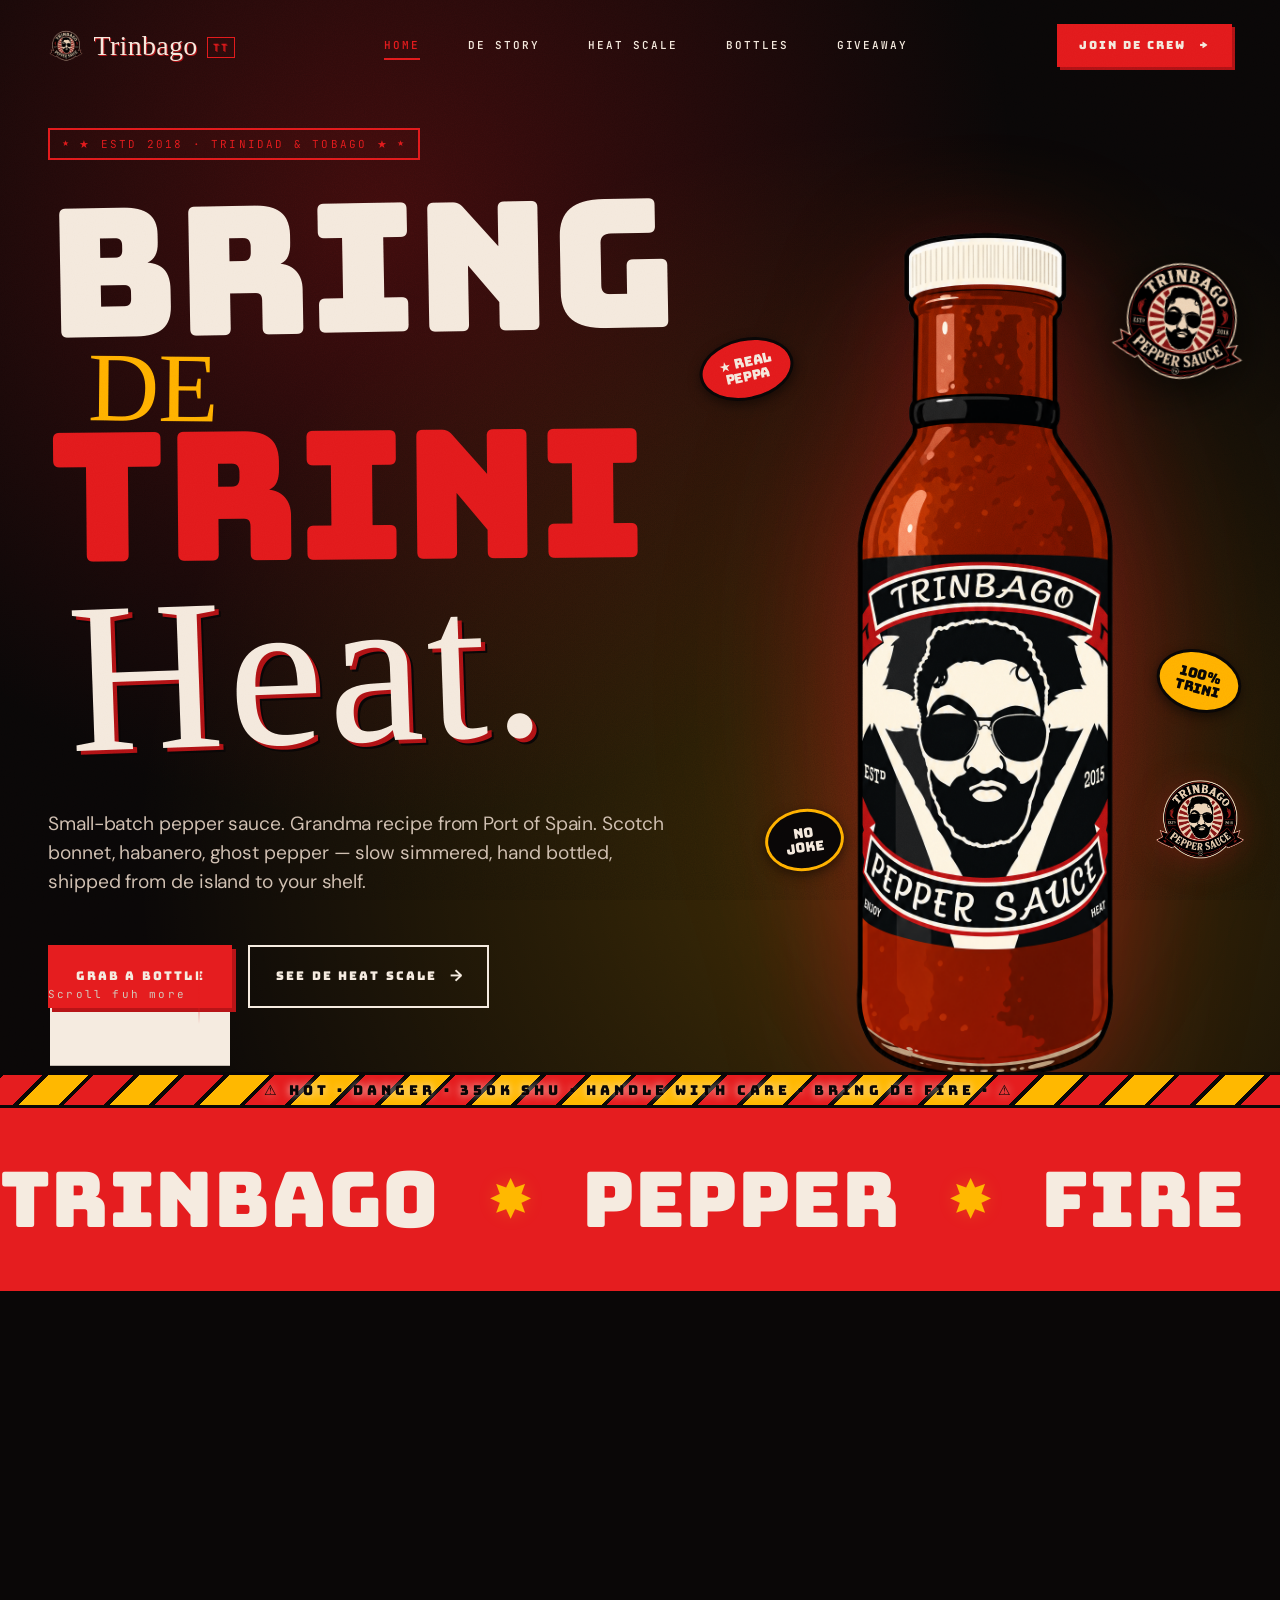
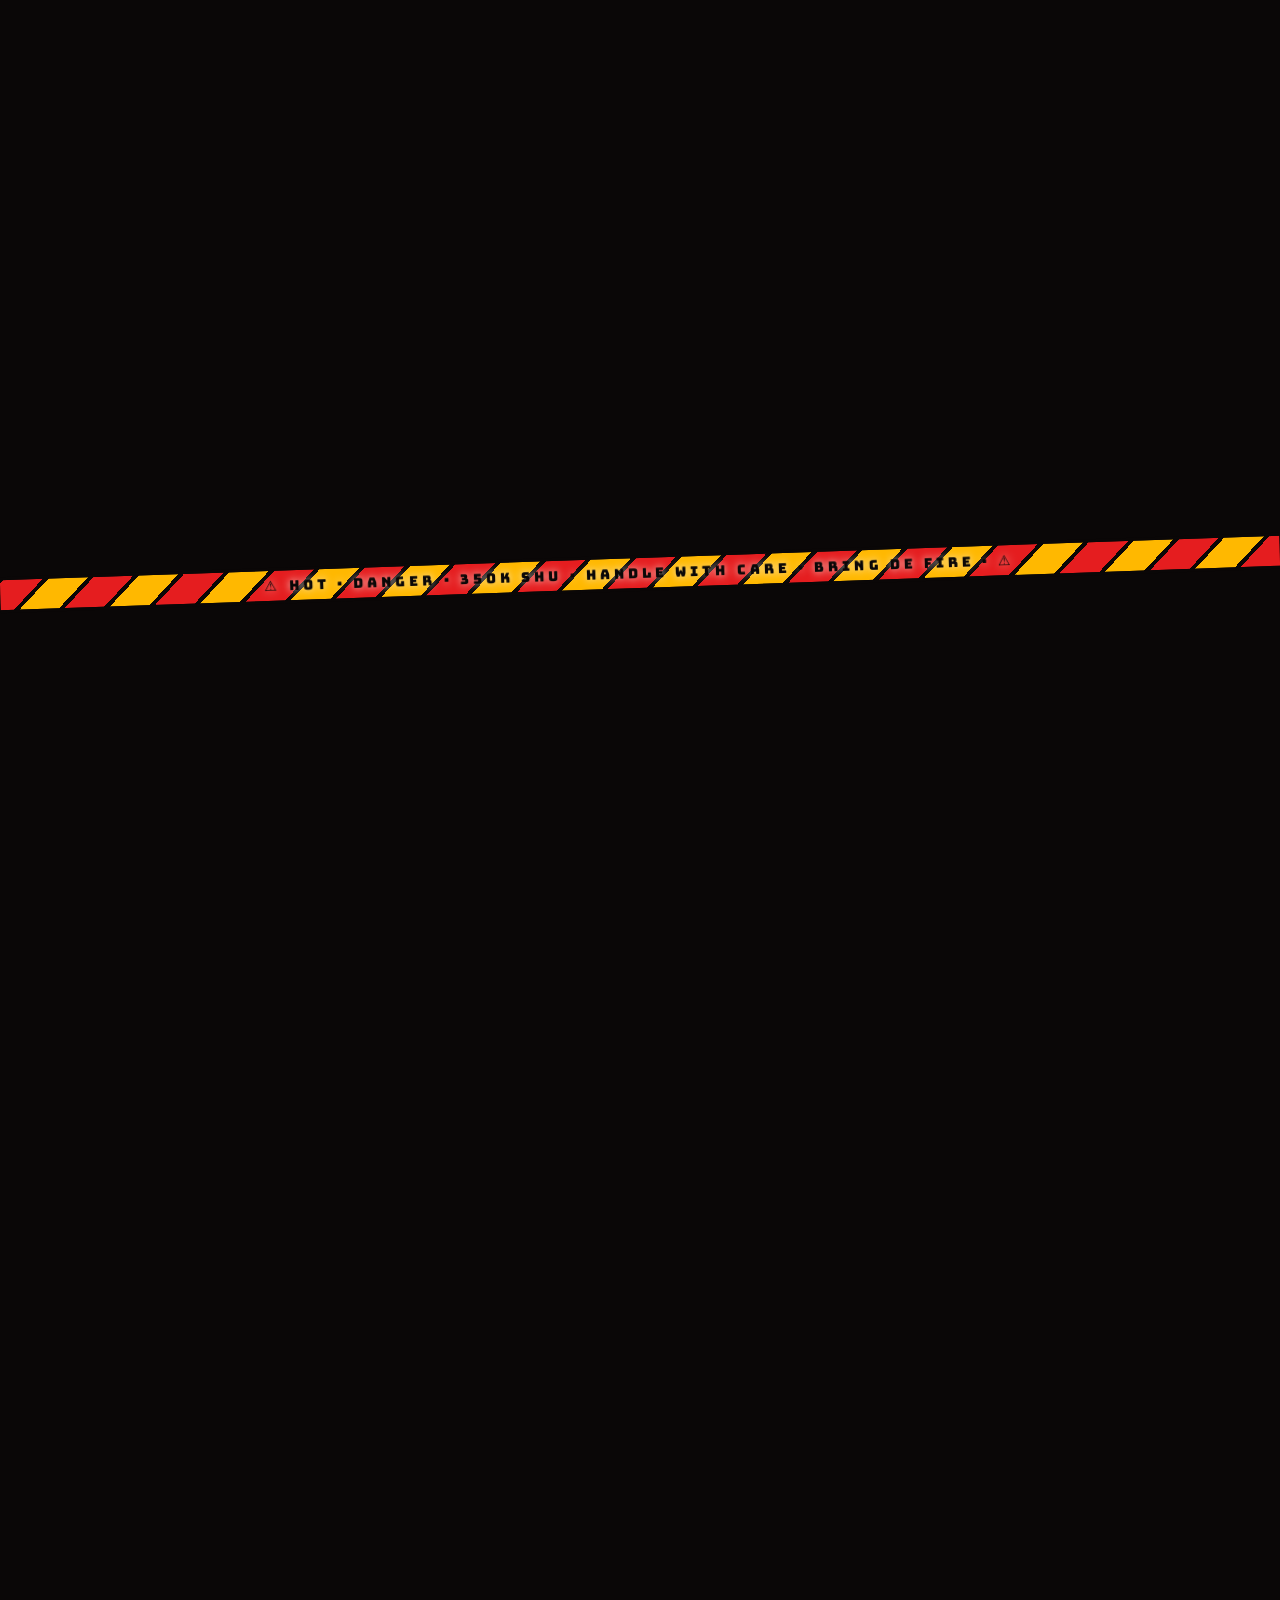
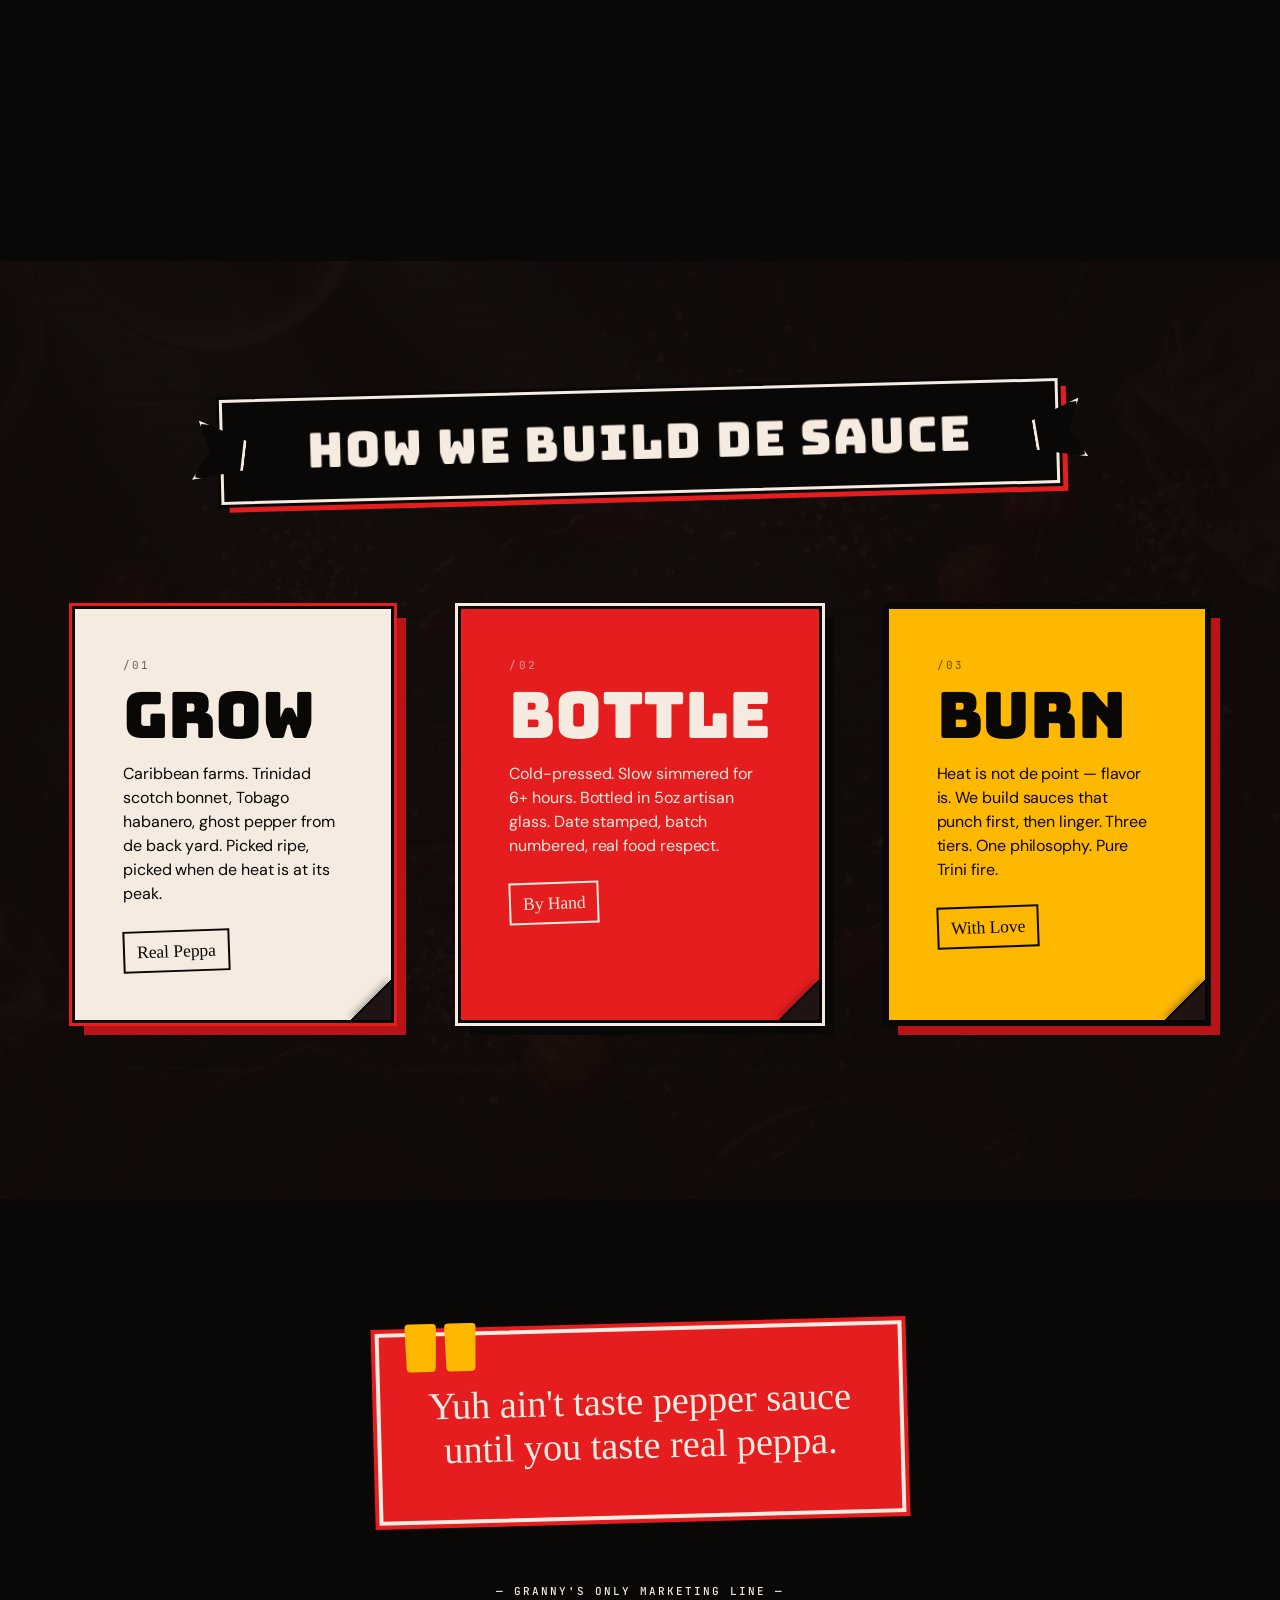
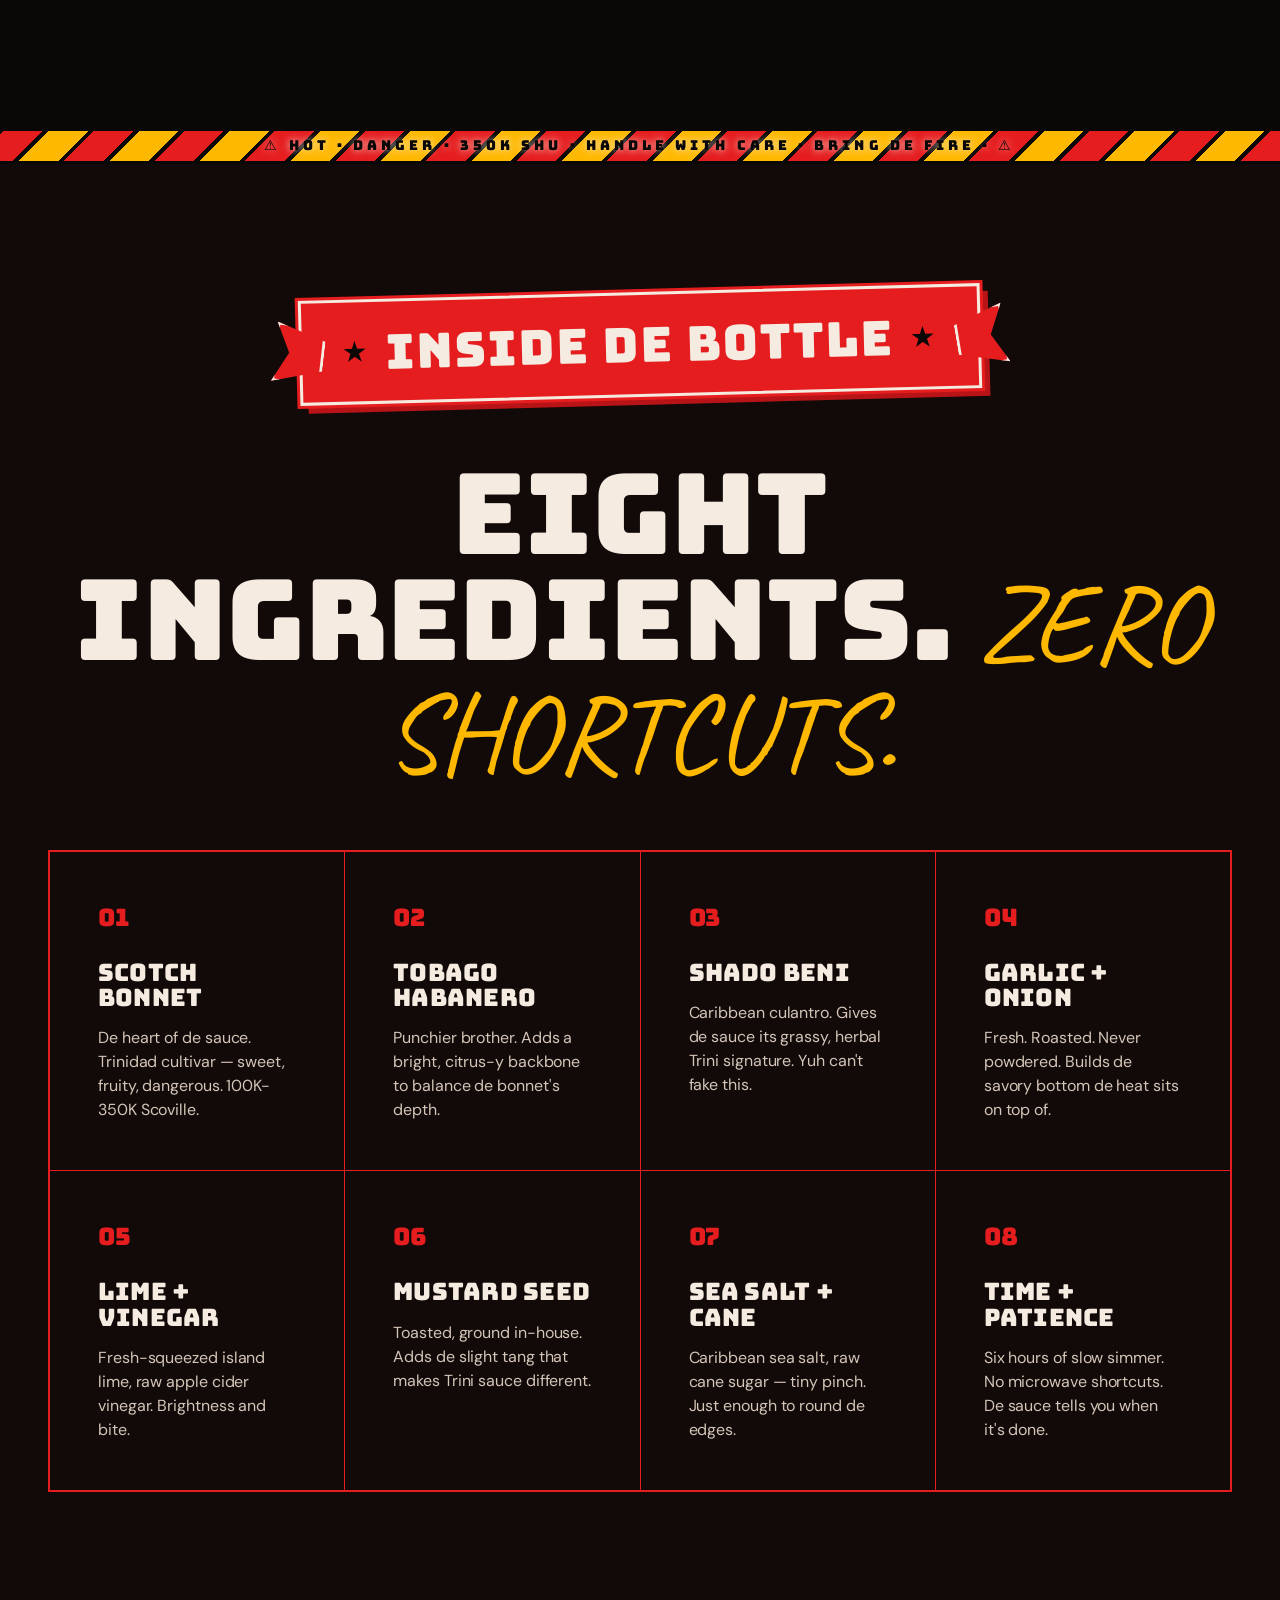
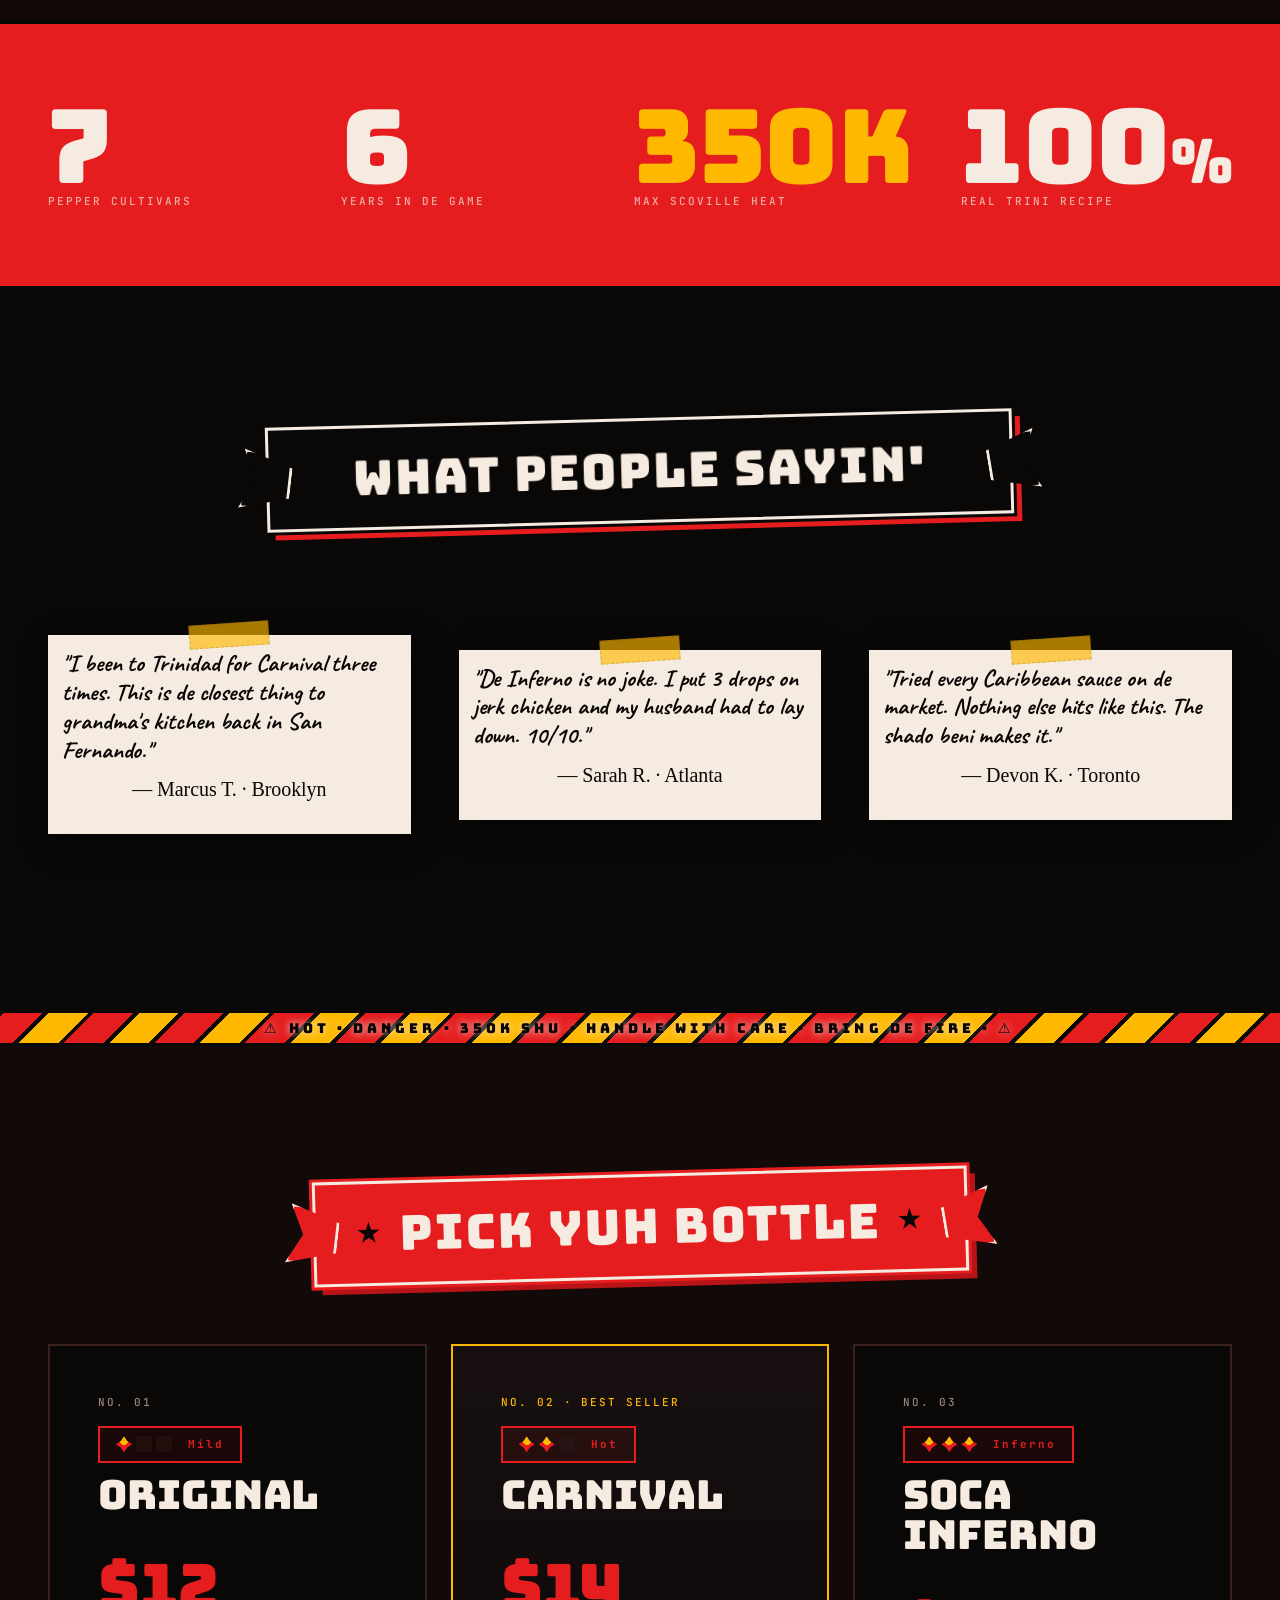
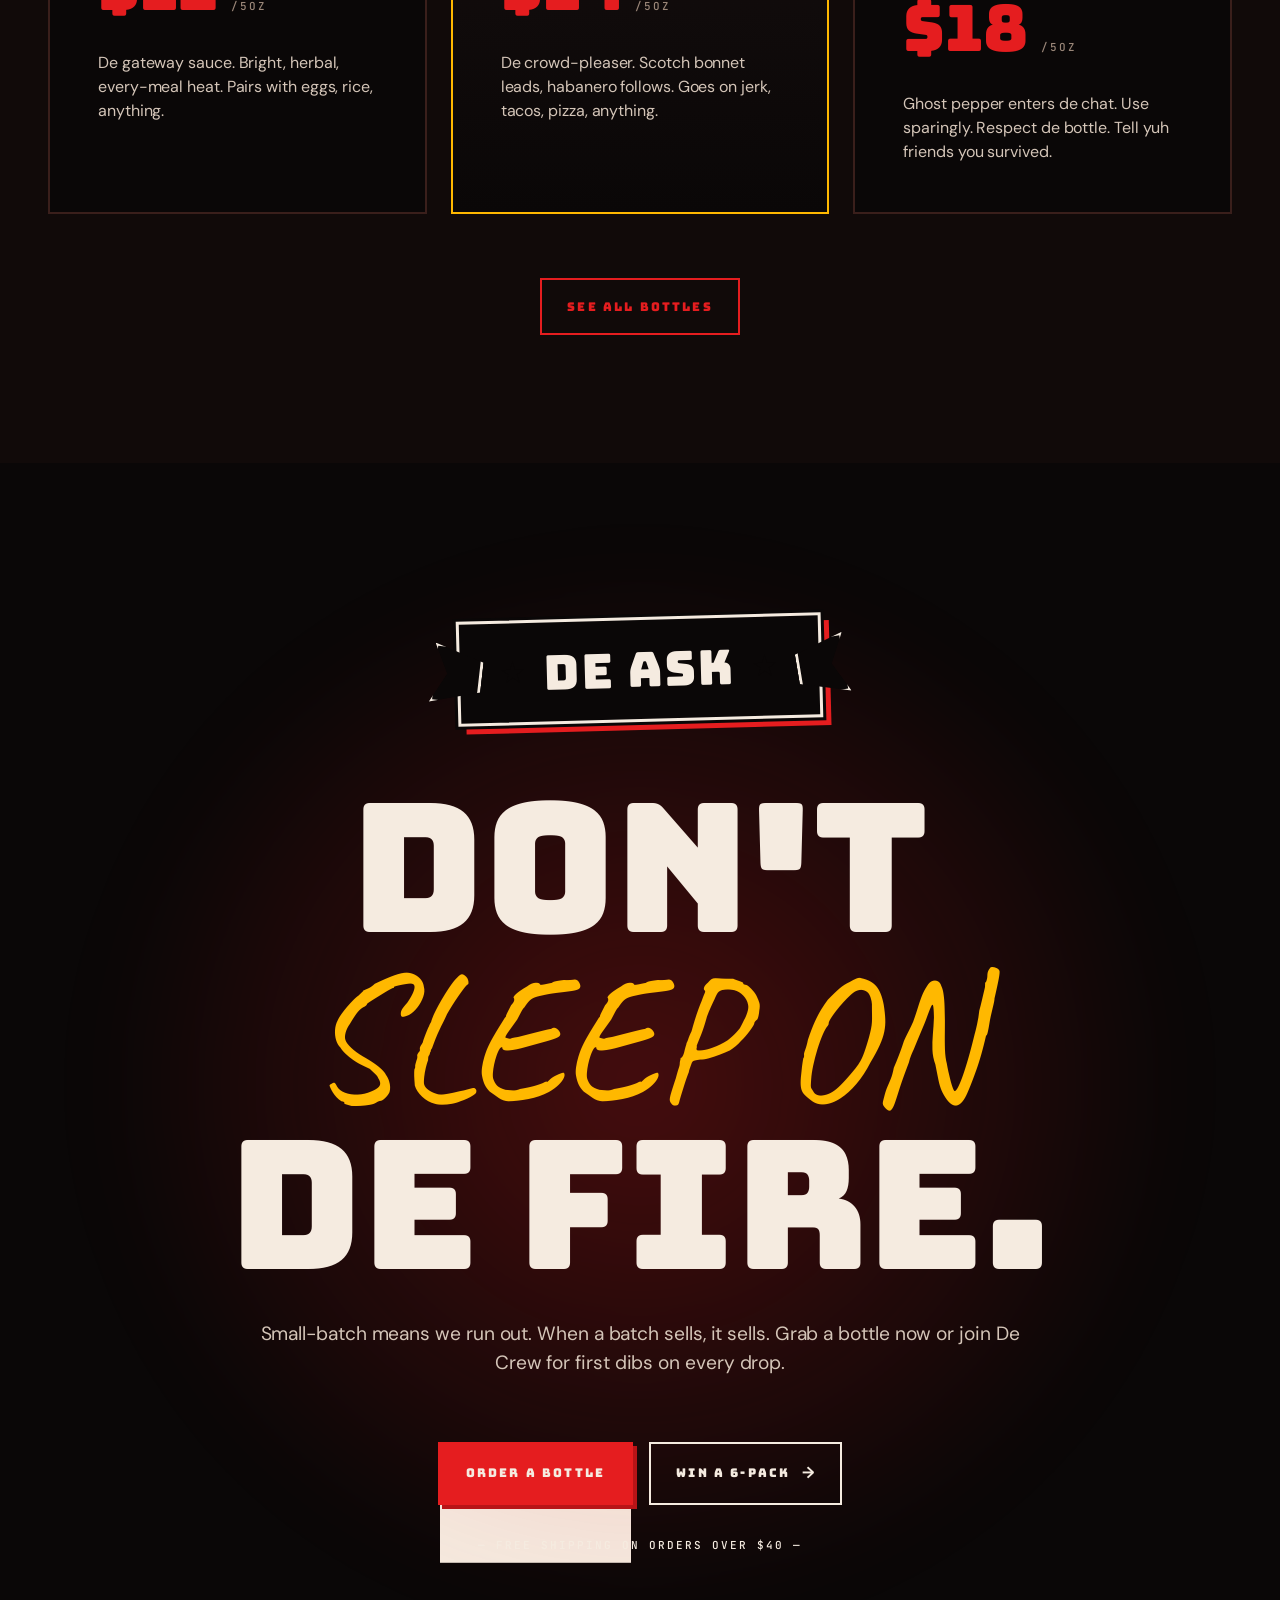
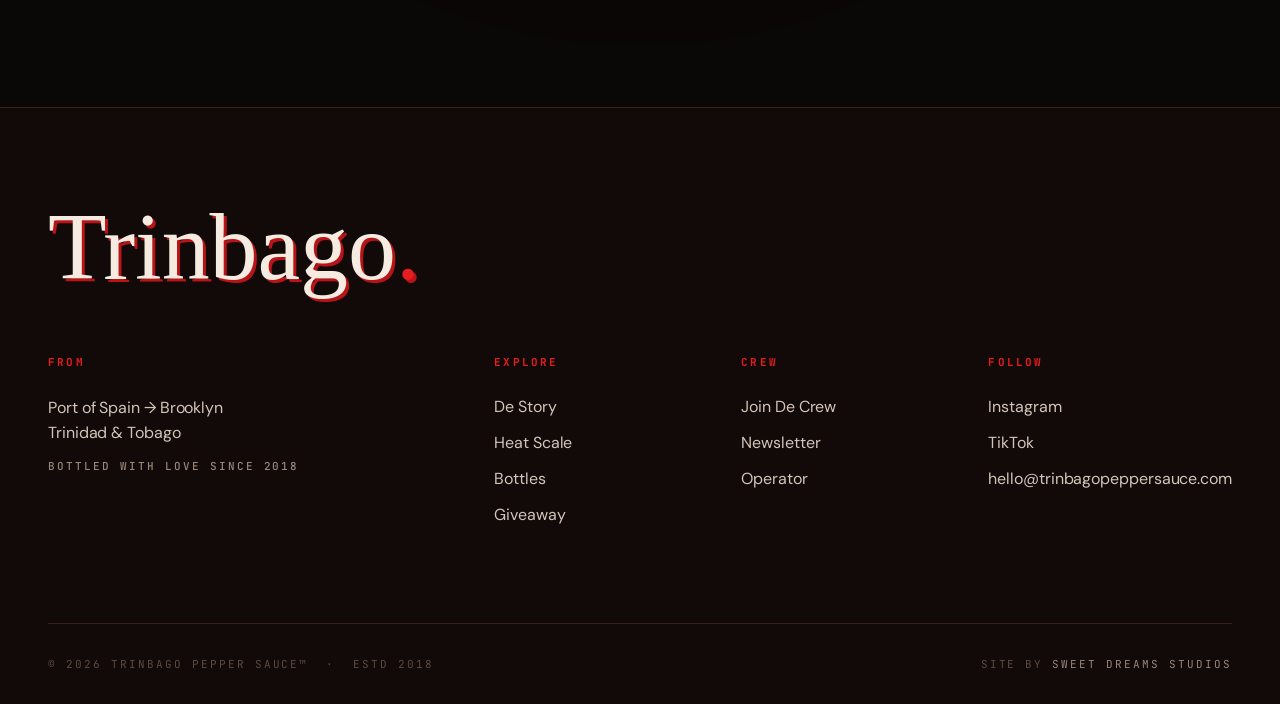
==== commit 7cb92fe1: "feat: spice up design with real brand assets + carnival visual system Push the design hard away from" ====
--- a/index.html
+++ b/index.html
@@ -3,24 +3,27 @@
 <head>
 <meta charset="UTF-8" />
 <meta name="viewport" content="width=device-width, initial-scale=1.0" />
-<title>Trinbago Pepper Sauce — Bring De Trini Heat. Bottled Since 2018.</title>
+<title>Trinbago Pepper Sauce — Bring De Trini Heat. Estd 2018.</title>
 <meta name="description" content="Hand-crafted Caribbean pepper sauce, born in Trinidad &amp; Tobago. Small-batch scotch bonnet heat, family recipe, real fire. From de island to your table." />
 <meta property="og:title" content="Trinbago Pepper Sauce — Bring De Trini Heat" />
 <meta property="og:description" content="Real Caribbean pepper sauce. Small batch. Scotch bonnet fire. Bottled with love since 2018." />
 <meta property="og:type" content="website" />
-<meta property="og:image" content="assets/img/three-bottles.png" />
+<meta property="og:image" content="assets/img/Logo.png" />
 
 <link rel="preconnect" href="https://fonts.googleapis.com" />
 <link rel="preconnect" href="https://fonts.gstatic.com" crossorigin />
 <link href="https://fonts.googleapis.com/css2?family=Bungee&family=Permanent+Marker&family=Caveat:wght@500;700&family=DM+Sans:wght@300;400;500;600;700&family=JetBrains+Mono:wght@400;500;600;700&display=swap" rel="stylesheet" />
 <link rel="stylesheet" href="styles/globals.css" />
-<link rel="icon" href="data:image/svg+xml,%3Csvg xmlns='http://www.w3.org/2000/svg' viewBox='0 0 100 100'%3E%3Crect width='100' height='100' fill='%230A0707'/%3E%3Ccircle cx='50' cy='50' r='30' fill='%230A0707' stroke='%23E51D1F' stroke-width='6'/%3E%3Ctext x='50' y='62' text-anchor='middle' font-family='Bungee,Impact' font-size='38' fill='%23E51D1F'%3ET%3C/text%3E%3C/svg%3E" />
+<link rel="icon" href="assets/img/Logo.png" />
 </head>
 <body>
 
 <!-- Navigation -->
 <nav class="nav" id="nav">
-  <a href="index.html" class="nav-brand">Trinbago</a>
+  <a href="index.html" class="nav-brand">
+    <img src="assets/img/Logo.png" alt="Trinbago Pepper Sauce logo" class="nav-logo" />
+    Trinbago
+  </a>
   <div class="nav-links" id="navLinks">
     <a href="index.html" class="nav-link" aria-current="page">Home</a>
     <a href="about.html" class="nav-link">De Story</a>
@@ -34,39 +37,52 @@
   </button>
 </nav>
 
-<!-- HERO -->
-<header class="hero">
-  <div class="hero-image">
-    <img src="assets/img/hero-bottle.png" alt="Trinbago Pepper Sauce bottle with scotch bonnet peppers" loading="eager" />
-  </div>
-
-  <div class="wrap" style="position:relative; z-index:2; flex:1; display:flex; flex-direction:column; justify-content:flex-end; padding-bottom:6rem; padding-top:10rem;">
-    <div style="max-width: 1200px;">
-      <div class="flex gap-4 fade-up" style="align-items:center; flex-wrap:wrap; animation-delay:0.2s;">
-        <div class="stamp">Estd 2018</div>
-        <div class="eyebrow" style="color:var(--scotch);">Trinidad &amp; Tobago · Real Peppa</div>
-      </div>
-      <h1 class="display fade-up heat-text" style="font-size: clamp(3.5rem, 14vw, 13rem); margin-top: 1.5rem; animation-delay:0.4s; color: var(--bone);">
-        Bring de<br />
-        Trini <span class="text-pepper">Heat.</span>
+<!-- HERO — sticker-pack collage with logo + bottle as dual centerpiece -->
+<header class="hero hero-collage">
+  <div class="collage-grain"></div>
+
+  <div class="wrap collage-wrap">
+    <!-- Left: typography stack -->
+    <div class="collage-text">
+      <div class="stamp fade-up" style="animation-delay:0.1s;">★ Estd 2018 · Trinidad &amp; Tobago ★</div>
+      <h1 class="display fade-up" style="animation-delay:0.3s;">
+        <span class="line line-1">Bring</span>
+        <span class="line line-2">de</span>
+        <span class="line line-3 text-pepper">Trini</span>
+        <span class="line line-4 script-shout">Heat.</span>
       </h1>
-    </div>
-
-    <div style="display:grid; grid-template-columns: 1fr 1fr; gap: var(--gutter); align-items:end; margin-top: 4rem;" class="hero-bottom">
-      <p class="lead fade-up" style="animation-delay:0.7s;">
-        Small-batch pepper sauce, born from a <span class="editorial text-scotch" style="font-size:1.4em; line-height:1;">grandma recipe</span> in Port of Spain. Scotch bonnet, habanero, ghost pepper — slow cooked, hand bottled, shipped from de island to your shelf.
+      <p class="lead fade-up" style="animation-delay:0.7s; margin-top: var(--s-6);">
+        Small-batch pepper sauce. Grandma recipe from Port of Spain. Scotch bonnet, habanero, ghost pepper — slow simmered, hand bottled, shipped from de island to your shelf.
       </p>
-      <div class="fade-up flex gap-4" style="animation-delay:0.9s; justify-self:end; flex-wrap:wrap;">
-        <a href="pricing.html" class="btn btn-primary btn-arrow">Grab a Bottle</a>
+      <div class="fade-up flex gap-4" style="animation-delay:0.9s; margin-top: var(--s-7); flex-wrap:wrap;">
+        <a href="pricing.html" class="btn btn-primary btn-arrow btn-drip">Grab a Bottle</a>
         <a href="experience.html" class="btn btn-arrow">See De Heat Scale</a>
       </div>
+    </div>
+
+    <!-- Right: the bottle, prominent -->
+    <div class="collage-bottle fade-up" style="animation-delay:0.5s;">
+      <div class="bottle-mount">
+        <img src="assets/img/saucebottle.png" alt="Trinbago Pepper Sauce bottle" />
+      </div>
+      <!-- Floating logo overlay -->
+      <div class="collage-logo">
+        <img src="assets/img/Logo.png" alt="Trinbago Pepper Sauce official logo" />
+      </div>
+      <!-- Floating sticker accents -->
+      <div class="collage-sticker collage-sticker-1">★ Real<br />Peppa</div>
+      <div class="collage-sticker collage-sticker-2">100%<br />Trini</div>
+      <div class="collage-sticker collage-sticker-3">No<br />Joke</div>
     </div>
   </div>
 
   <div class="scroll-indicator">Scroll fuh more</div>
 </header>
 
-<!-- MARQUEE -->
+<!-- CAUTION TAPE — heat warning between sections -->
+<div class="caution-tape" aria-hidden="true"></div>
+
+<!-- MARQUEE — bold pepper red -->
 <section class="marquee" aria-hidden="true">
   <div class="marquee-track">
     <span class="marquee-item">Trinbago</span>
@@ -90,114 +106,124 @@
   </div>
 </section>
 
-<!-- MISSION / EDITORIAL SPREAD -->
+<!-- INTERACTIVE HEAT SLIDER — unique brand feature -->
+<section class="section section-tight">
+  <div class="wrap">
+    <div class="ribbon-row" data-reveal>
+      <div class="ribbon"><span class="star">★</span> How Much Heat Yuh Want? <span class="star">★</span></div>
+    </div>
+
+    <div class="grid-12 mt-8">
+      <div style="grid-column: 1 / span 5;" data-reveal>
+        <p class="lead">Slide it. We'll match yuh to de bottle. <span class="editorial text-scotch" style="font-size:1.4em;">Real talk:</span> if yuh ain't sure, start at Carnival. Most of De Crew lives there.</p>
+      </div>
+      <div style="grid-column: 7 / -1;" data-reveal data-delay="2">
+        <div class="scoville-slider">
+          <div class="mono text-dim">Scoville Heat Units</div>
+          <div class="heat-display" id="heatDisplay">120,000</div>
+          <input type="range" id="heatSlider" min="0" max="350" value="120" step="10" aria-label="Heat slider" />
+          <div class="heat-bar-labels">
+            <span>0K</span>
+            <span>100K</span>
+            <span>200K</span>
+            <span>350K</span>
+          </div>
+          <div class="verdict" id="heatVerdict">→ Yuh built fuh de Carnival bottle.</div>
+          <a href="pricing.html" id="heatCTA" class="btn btn-pepper btn-arrow mt-6">Grab Carnival ($14)</a>
+        </div>
+      </div>
+    </div>
+  </div>
+</section>
+
+<!-- CAUTION TAPE TILT -->
+<div class="caution-tape caution-tape-tilt" aria-hidden="true"></div>
+
+<!-- DE STORY — sticker collage layout -->
 <section class="section">
   <div class="wrap">
     <div class="grid-12">
-      <div style="grid-column: 1 / span 4;" data-reveal>
-        <span class="eyebrow">001 — De Story</span>
-      </div>
-      <div style="grid-column: 5 / -1;">
-        <h2 class="h-1" data-reveal>
-          From a <span class="editorial text-scotch">grandma kitchen</span><br /> in Port of Spain.
+      <div style="grid-column: 1 / span 5;" data-reveal>
+        <div class="polaroid" style="--rot: -4deg;">
+          <img src="assets/img/market-stall.png" alt="Trinidad street market" />
+          <p class="polaroid-caption">— Port of Spain · Sunday market —</p>
+        </div>
+      </div>
+      <div style="grid-column: 7 / -1;">
+        <div class="flex gap-4 items-center" data-reveal>
+          <div class="section-stamp">01</div>
+          <div class="eyebrow">De Story</div>
+        </div>
+        <h2 class="h-1 mt-6" data-reveal>
+          From a <span class="editorial text-scotch">grandma kitchen</span><br />in Port of Spain.
         </h2>
-        <p class="lead mt-8" data-reveal data-delay="2">
-          Trinbago started in a Trinidad kitchen, with a wooden mortar and a recipe nobody wrote down. Three generations later, we still don't write it down — we just bottle it. Real scotch bonnet, real shado beni, real fire. No shortcuts. No preservatives. No apologies.
+        <p class="lead mt-6" data-reveal data-delay="2">
+          Trinbago started in a Trinidad kitchen, with a wooden mortar and a recipe nobody wrote down. Three generations later, we still don't write it down — we just bottle it. Real scotch bonnet. Real shado beni. Real fire.
         </p>
         <div class="mt-8" data-reveal data-delay="3">
-          <a href="about.html" class="btn btn-pepper btn-arrow">Read De Full Story</a>
+          <a href="about.html" class="btn btn-pepper btn-arrow btn-drip">Read De Full Story</a>
         </div>
       </div>
     </div>
   </div>
 </section>
 
-<!-- THREE PILLARS -->
-<section class="section" style="background: var(--bg-1); border-block: 2px solid var(--pepper);">
+<!-- THREE STICKERS — replaces pillar grid with sticker-pack collage -->
+<section class="section" style="background: var(--bg-1); position:relative; overflow:hidden;">
+  <div style="position:absolute; inset:0; opacity:0.04; background-image: url('assets/img/pepper-texture.png'); background-size: cover; background-position: center;"></div>
+
+  <div class="wrap" style="position:relative;">
+    <div class="ribbon-row" data-reveal>
+      <div class="ribbon ribbon-dark"><span class="star">★</span> How We Build De Sauce <span class="star">★</span></div>
+    </div>
+
+    <div class="sticker-grid mt-8">
+      <article class="sticker" style="--rot: -3deg;" data-reveal>
+        <div class="sticker-num">/01</div>
+        <h3 class="display sticker-title">Grow</h3>
+        <p>Caribbean farms. Trinidad scotch bonnet, Tobago habanero, ghost pepper from de back yard. Picked ripe, picked when de heat is at its peak.</p>
+        <div class="sticker-tag">Real Peppa</div>
+      </article>
+
+      <article class="sticker sticker--alt" style="--rot: 2deg;" data-reveal data-delay="1">
+        <div class="sticker-num">/02</div>
+        <h3 class="display sticker-title">Bottle</h3>
+        <p>Cold-pressed. Slow simmered for 6+ hours. Bottled in 5oz artisan glass. Date stamped, batch numbered, real food respect.</p>
+        <div class="sticker-tag">By Hand</div>
+      </article>
+
+      <article class="sticker sticker--scotch" style="--rot: -2deg;" data-reveal data-delay="2">
+        <div class="sticker-num">/03</div>
+        <h3 class="display sticker-title">Burn</h3>
+        <p>Heat is not de point — flavor is. We build sauces that punch first, then linger. Three tiers. One philosophy. Pure Trini fire.</p>
+        <div class="sticker-tag">With Love</div>
+      </article>
+    </div>
+  </div>
+</section>
+
+<!-- BIG QUOTE STAMP -->
+<section class="section">
+  <div class="wrap" style="max-width: 1100px; text-align:center;">
+    <div data-reveal style="display:inline-block;">
+      <div class="quote-stamp">
+        Yuh ain't taste pepper sauce<br />until you taste real peppa.
+      </div>
+    </div>
+    <div class="mono mt-8 text-faint" data-reveal data-delay="1">— Granny's only marketing line —</div>
+  </div>
+</section>
+
+<!-- CAUTION TAPE -->
+<div class="caution-tape" aria-hidden="true"></div>
+
+<!-- INSIDE DE BOTTLE — paper-cut card grid -->
+<section class="section" style="background: var(--bg-1);">
   <div class="wrap">
-    <div class="flex justify-between items-center" style="margin-bottom: 5rem; flex-wrap:wrap; gap: var(--s-6);" data-reveal>
-      <div>
-        <span class="eyebrow">002 — How We Build De Sauce</span>
-        <h2 class="h-2 mt-4">Three things.<br /><span class="editorial text-scotch">Done de right way.</span></h2>
-      </div>
-      <p class="text-dim mono">01 — Grow &nbsp;·&nbsp; 02 — Bottle &nbsp;·&nbsp; 03 — Burn</p>
-    </div>
-
-    <div class="grid grid-3" style="gap: 0; border: 2px solid var(--pepper);">
-      <!-- Grow -->
-      <article class="pillar" data-reveal>
-        <div class="pillar-num mono">/01</div>
-        <div class="pillar-image">
-          <img src="assets/img/peppers-macro.png" alt="Fresh scotch bonnet peppers" loading="lazy" />
-        </div>
-        <div class="pillar-body">
-          <h3 class="h-3"><span class="text-pepper">Grow</span> de pepper.</h3>
-          <p class="text-soft mt-4">Sourced from Caribbean farms — Trinidad scotch bonnet, Tobago habanero, ghost pepper from de back yard. Picked ripe. Picked when de heat is at its peak. No imports from de other side of de world.</p>
-          <ul class="pillar-list mt-6">
-            <li>Trinidad scotch bonnet (rare cultivar)</li>
-            <li>Tobago habanero (sweet + savage)</li>
-            <li>Ghost pepper (Inferno line only)</li>
-            <li>Shado beni + culantro from de garden</li>
-          </ul>
-        </div>
-      </article>
-
-      <!-- Bottle -->
-      <article class="pillar" data-reveal data-delay="2">
-        <div class="pillar-num mono">/02</div>
-        <div class="pillar-image">
-          <img src="assets/img/three-bottles.png" alt="Three bottles of Trinbago pepper sauce" loading="lazy" />
-        </div>
-        <div class="pillar-body">
-          <h3 class="h-3"><span class="text-scotch">Bottle</span> by hand.</h3>
-          <p class="text-soft mt-4">Small batches. Cold pressed. Slow simmered. We bottle when it's ready — not when de calendar says so. Every bottle gets a date stamp and a batch number, because real food deserves real respect.</p>
-          <ul class="pillar-list mt-6">
-            <li>Cold-pressed pepper extract</li>
-            <li>Slow simmered for 6+ hours</li>
-            <li>Bottled in 5oz artisan glass</li>
-            <li>Date + batch stamped, every time</li>
-          </ul>
-        </div>
-      </article>
-
-      <!-- Burn -->
-      <article class="pillar" data-reveal data-delay="3">
-        <div class="pillar-num mono">/03</div>
-        <div class="pillar-image">
-          <img src="assets/img/market-stall.png" alt="Trinidad street market" loading="lazy" />
-        </div>
-        <div class="pillar-body">
-          <h3 class="h-3"><span class="text-habanero">Burn</span> with love.</h3>
-          <p class="text-soft mt-4">Heat is not de point — flavor is. We build sauces that punch first, then linger. Mild for de weekend cookout. Hot for de jerk chicken. Inferno for when you want de room to know you not playin'.</p>
-          <ul class="pillar-list mt-6">
-            <li>Three heat tiers, one philosophy</li>
-            <li>Flavor first, fire second</li>
-            <li>No high-fructose, no fake heat</li>
-            <li>Pairs with everything you cook</li>
-          </ul>
-        </div>
-      </article>
-    </div>
-  </div>
-</section>
-
-<!-- LARGE STATEMENT -->
-<section class="section">
-  <div class="wrap center" style="max-width: 1200px;">
-    <p class="editorial" style="font-size: clamp(1.75rem, 4vw, 3.5rem); color: var(--text); line-height:1.15;" data-reveal>
-      "Yuh ain't taste pepper sauce <br />until you taste <span class="text-pepper" style="font-style: normal; font-family: var(--font-display);">real</span> peppa."
-    </p>
-    <div class="mono mt-6 text-faint" data-reveal data-delay="1">— Granny's only marketing line —</div>
-  </div>
-</section>
-
-<!-- WHAT'S INSIDE / GRID -->
-<section class="section" style="background: var(--bg-1); border-block: 2px solid var(--pepper);">
-  <div class="wrap">
-    <div data-reveal>
-      <span class="eyebrow">003 — Inside De Bottle</span>
-      <h2 class="h-1 mt-4">Eight ingredients. <br /><span class="editorial text-scotch">Zero shortcuts.</span></h2>
-    </div>
+    <div class="ribbon-row" data-reveal>
+      <div class="ribbon"><span class="star">★</span> Inside De Bottle <span class="star">★</span></div>
+    </div>
+    <h2 class="h-1 center mt-8" data-reveal>Eight ingredients. <span class="editorial text-scotch">Zero shortcuts.</span></h2>
 
     <div class="grid grid-4 mt-8 inside-grid">
       <div class="inside-card" data-reveal>
@@ -213,7 +239,7 @@
       <div class="inside-card" data-reveal data-delay="2">
         <div class="inside-num">03</div>
         <h4 class="h-4">Shado Beni</h4>
-        <p class="text-soft">Caribbean culantro. Gives de sauce its grassy, herbal Trini signature. You can't fake this.</p>
+        <p class="text-soft">Caribbean culantro. Gives de sauce its grassy, herbal Trini signature. Yuh can't fake this.</p>
       </div>
       <div class="inside-card" data-reveal data-delay="3">
         <div class="inside-num">04</div>
@@ -228,7 +254,7 @@
       <div class="inside-card" data-reveal data-delay="1">
         <div class="inside-num">06</div>
         <h4 class="h-4">Mustard Seed</h4>
-        <p class="text-soft">Toasted, ground in-house. Adds de slight tang that makes Trini sauce different from anywhere else.</p>
+        <p class="text-soft">Toasted, ground in-house. Adds de slight tang that makes Trini sauce different.</p>
       </div>
       <div class="inside-card" data-reveal data-delay="2">
         <div class="inside-num">07</div>
@@ -244,60 +270,61 @@
   </div>
 </section>
 
-<!-- STATS / NUMBERS -->
-<section class="section section-tight" style="border-bottom: 1px solid var(--border);">
+<!-- STATS -->
+<section class="section section-tight" style="background: var(--pepper); color: var(--bone); border-block: 4px solid var(--bg);">
   <div class="wrap">
     <div class="grid grid-4 stats-grid">
       <div data-reveal>
-        <div class="display text-pepper" style="font-size: clamp(4rem, 8vw, 7rem); line-height: 0.9;" data-counter="7" data-suffix="">7</div>
-        <div class="mono text-dim mt-3">Pepper Cultivars</div>
+        <div class="display" style="font-size: clamp(4rem, 8vw, 7rem); line-height: 0.9; color: var(--bone);" data-counter="7">7</div>
+        <div class="mono" style="color: rgba(245,235,224,0.7);">Pepper Cultivars</div>
       </div>
       <div data-reveal data-delay="1">
-        <div class="display text-pepper" style="font-size: clamp(4rem, 8vw, 7rem); line-height: 0.9;" data-counter="6" data-suffix="">6</div>
-        <div class="mono text-dim mt-3">Years In De Game</div>
+        <div class="display" style="font-size: clamp(4rem, 8vw, 7rem); line-height: 0.9; color: var(--bone);" data-counter="6">6</div>
+        <div class="mono" style="color: rgba(245,235,224,0.7);">Years In De Game</div>
       </div>
       <div data-reveal data-delay="2">
-        <div class="display text-pepper" style="font-size: clamp(4rem, 8vw, 7rem); line-height: 0.9;" data-counter="350" data-suffix="K">350K</div>
-        <div class="mono text-dim mt-3">Max Scoville Heat</div>
+        <div class="display" style="font-size: clamp(4rem, 8vw, 7rem); line-height: 0.9; color: var(--scotch);" data-counter="350" data-suffix="K">350K</div>
+        <div class="mono" style="color: rgba(245,235,224,0.7);">Max Scoville Heat</div>
       </div>
       <div data-reveal data-delay="3">
-        <div class="display text-pepper" style="font-size: clamp(4rem, 8vw, 7rem); line-height: 0.9;">100<span style="font-size:0.6em;">%</span></div>
-        <div class="mono text-dim mt-3">Real Trini Recipe</div>
-      </div>
-    </div>
-  </div>
-</section>
-
-<!-- TESTIMONIAL / EARLY VOICES -->
+        <div class="display" style="font-size: clamp(4rem, 8vw, 7rem); line-height: 0.9; color: var(--bone);">100<span style="font-size:0.6em;">%</span></div>
+        <div class="mono" style="color: rgba(245,235,224,0.7);">Real Trini Recipe</div>
+      </div>
+    </div>
+  </div>
+</section>
+
+<!-- TESTIMONIALS — polaroid-style -->
 <section class="section">
   <div class="wrap">
-    <span class="eyebrow" data-reveal>004 — What People Sayin'</span>
-    <div class="grid grid-3 mt-8">
-      <blockquote class="quote-card" data-reveal>
-        <p class="editorial" style="font-size: 1.75rem; color: var(--text); line-height:1.15;">"I been to Trinidad for Carnival three times. This is de closest thing to grandma's kitchen back in San Fernando."</p>
-        <footer class="mono mt-6 text-dim">— Marcus T. &nbsp;/&nbsp; Brooklyn, NY</footer>
+    <div class="ribbon-row" data-reveal>
+      <div class="ribbon ribbon-dark"><span class="star">★</span> What People Sayin' <span class="star">★</span></div>
+    </div>
+    <div class="grid grid-3 mt-8 polaroid-row">
+      <blockquote class="polaroid" style="--rot: -3deg;" data-reveal>
+        <p class="polaroid-quote">"I been to Trinidad for Carnival three times. This is de closest thing to grandma's kitchen back in San Fernando."</p>
+        <p class="polaroid-caption">— Marcus T. · Brooklyn</p>
       </blockquote>
-      <blockquote class="quote-card" data-reveal data-delay="1">
-        <p class="editorial" style="font-size: 1.75rem; color: var(--text); line-height:1.15;">"De Inferno bottle is no joke. I put 3 drops on jerk chicken and my husband had to lay down. 10/10."</p>
-        <footer class="mono mt-6 text-dim">— Sarah R. &nbsp;/&nbsp; Atlanta, GA</footer>
+      <blockquote class="polaroid" style="--rot: 2deg;" data-reveal data-delay="1">
+        <p class="polaroid-quote">"De Inferno is no joke. I put 3 drops on jerk chicken and my husband had to lay down. 10/10."</p>
+        <p class="polaroid-caption">— Sarah R. · Atlanta</p>
       </blockquote>
-      <blockquote class="quote-card" data-reveal data-delay="2">
-        <p class="editorial" style="font-size: 1.75rem; color: var(--text); line-height:1.15;">"Tried every Caribbean sauce on de market. Nothing else hits like this. The shado beni makes it."</p>
-        <footer class="mono mt-6 text-dim">— Devon K. &nbsp;/&nbsp; Toronto, ON</footer>
+      <blockquote class="polaroid" style="--rot: -2deg;" data-reveal data-delay="2">
+        <p class="polaroid-quote">"Tried every Caribbean sauce on de market. Nothing else hits like this. The shado beni makes it."</p>
+        <p class="polaroid-caption">— Devon K. · Toronto</p>
       </blockquote>
     </div>
   </div>
 </section>
 
-<!-- BOTTLES TEASE -->
-<section class="section" style="background: var(--bg-1); border-block: 2px solid var(--pepper);">
+<!-- CAUTION TAPE -->
+<div class="caution-tape" aria-hidden="true"></div>
+
+<!-- BOTTLES TEASE — sticker-style -->
+<section class="section" style="background: var(--bg-1);">
   <div class="wrap">
-    <div class="flex justify-between items-center" style="flex-wrap:wrap; gap: var(--s-6);" data-reveal>
-      <div>
-        <span class="eyebrow">005 — De Bottles</span>
-        <h2 class="h-1 mt-4">Three heats.<br /><span class="editorial text-scotch">One philosophy.</span></h2>
-      </div>
-      <a href="pricing.html" class="btn btn-pepper btn-arrow">See All Bottles</a>
+    <div class="ribbon-row" data-reveal>
+      <div class="ribbon"><span class="star">★</span> Pick Yuh Bottle <span class="star">★</span></div>
     </div>
 
     <div class="grid grid-3 mt-8 tier-grid">
@@ -323,6 +350,10 @@
         <p class="text-soft mt-4">Ghost pepper enters de chat. Use sparingly. Respect de bottle. Tell yuh friends you survived.</p>
       </div>
     </div>
+
+    <div class="center mt-8">
+      <a href="pricing.html" class="btn btn-pepper btn-arrow btn-drip">See All Bottles</a>
+    </div>
   </div>
 </section>
 
@@ -330,8 +361,10 @@
 <section class="section" style="padding: clamp(6rem, 12vw, 12rem) 0; position:relative; overflow:hidden;">
   <div style="position:absolute; inset:0; background: radial-gradient(ellipse at center, var(--pepper-glow), transparent 60%); filter: blur(40px); pointer-events:none;"></div>
   <div class="wrap center" style="position:relative;">
-    <span class="eyebrow" data-reveal>006 — De Ask</span>
-    <h2 class="h-mega mt-6 heat-text" data-reveal data-delay="1">
+    <div class="ribbon-row" data-reveal>
+      <div class="ribbon ribbon-dark"><span class="star">★</span> De Ask <span class="star">★</span></div>
+    </div>
+    <h2 class="h-mega mt-8 heat-text" data-reveal data-delay="1">
       Don't<br />
       <span class="editorial text-scotch">sleep on</span><br />
       de fire.
@@ -340,7 +373,7 @@
       Small-batch means we run out. When a batch sells, it sells. Grab a bottle now or join De Crew for first dibs on every drop.
     </p>
     <div class="mt-8 flex gap-4" style="justify-content:center; flex-wrap:wrap;" data-reveal data-delay="3">
-      <a href="pricing.html" class="btn btn-primary btn-arrow">Order a Bottle</a>
+      <a href="pricing.html" class="btn btn-primary btn-arrow btn-drip">Order a Bottle</a>
       <a href="giveaway.html" class="btn btn-arrow">Win a 6-Pack</a>
     </div>
     <p class="mono text-faint mt-6" data-reveal data-delay="4">— Free shipping on orders over $40 —</p>
@@ -393,67 +426,215 @@
   </div>
 </footer>
 
+<!-- Floating brand badge -->
+<a href="pricing.html" class="floating-brand" aria-label="Buy a bottle">
+  <img src="assets/img/Logo.png" alt="" />
+</a>
+
 <style>
-  /* Page-specific styles */
-  .pillar {
-    background: var(--bg);
-    border-right: 2px solid var(--pepper);
-    padding: 0;
+  /* ---------- Logo in nav ---------- */
+  .nav-brand { gap: 0.6rem; }
+  .nav-logo {
+    width: 36px;
+    height: 36px;
+    object-fit: contain;
+    border-radius: 50%;
+  }
+
+  /* ---------- HERO COLLAGE ---------- */
+  .hero-collage {
+    min-height: 100svh;
+    background:
+      radial-gradient(ellipse at 30% 20%, var(--pepper-glow) 0%, transparent 50%),
+      radial-gradient(ellipse at 70% 80%, var(--scotch-glow) 0%, transparent 60%),
+      var(--bg);
+    overflow: hidden;
+    padding-top: 8rem;
+    padding-bottom: 4rem;
     position: relative;
-    overflow: hidden;
-    transition: background var(--dur);
-  }
-  .pillar:last-child { border-right: 0; }
-  .pillar:hover { background: var(--bg-2); }
-  .pillar-num {
-    position: absolute;
-    top: var(--s-5);
-    right: var(--s-5);
-    color: var(--pepper);
-    z-index: 2;
-    font-weight: 700;
-  }
-  .pillar-image {
-    height: 280px;
-    overflow: hidden;
-    position: relative;
-  }
-  .pillar-image::after {
-    content: '';
+  }
+  .collage-grain {
     position: absolute;
     inset: 0;
-    background: linear-gradient(180deg, transparent, var(--bg) 95%);
-  }
-  .pillar-image img {
+    background-image: url("data:image/svg+xml;utf8,<svg xmlns='http://www.w3.org/2000/svg' width='400' height='400'><filter id='n'><feTurbulence type='fractalNoise' baseFrequency='0.85' numOctaves='3' stitchTiles='stitch'/></filter><rect width='100%25' height='100%25' filter='url(%23n)' opacity='0.5'/></svg>");
+    opacity: 0.15;
+    pointer-events: none;
+    mix-blend-mode: overlay;
+  }
+  .collage-wrap {
+    display: grid;
+    grid-template-columns: 1.1fr 1fr;
+    gap: var(--gutter);
+    align-items: center;
+    min-height: calc(100svh - 12rem);
+    position: relative;
+    z-index: 2;
+  }
+  @media (max-width: 900px) { .collage-wrap { grid-template-columns: 1fr; } }
+
+  .collage-text { position: relative; }
+  .collage-text h1 {
+    font-size: clamp(4rem, 14vw, 12rem);
+    line-height: 0.92;
+    margin-top: var(--s-6);
+  }
+  .collage-text h1 .line {
+    display: block;
+    transform-origin: left;
+  }
+  .collage-text h1 .line-1 { transform: rotate(-1deg); }
+  .collage-text h1 .line-2 { transform: rotate(0.5deg) translateX(40px); font-family: var(--font-script); color: var(--scotch); font-size: 0.55em; line-height: 0.6; }
+  .collage-text h1 .line-3 { transform: rotate(-0.5deg); }
+  .collage-text h1 .line-4.script-shout {
+    font-family: var(--font-script);
+    color: var(--bone);
+    font-size: 1.2em;
+    text-shadow:
+      4px 4px 0 var(--pepper-deep),
+      6px 6px 0 var(--bg);
+    transform: rotate(-2deg) translateX(20px);
+    text-transform: none;
+    letter-spacing: 0.02em;
+  }
+
+  /* ---------- BOTTLE COLLAGE ---------- */
+  .collage-bottle {
+    position: relative;
+    height: 80vh;
+    max-height: 760px;
+    display: grid;
+    place-items: center;
+  }
+  .collage-bottle .bottle-mount {
     width: 100%;
     height: 100%;
-    object-fit: cover;
-    filter: contrast(1.1) saturate(1.05);
-    transition: transform 1.2s var(--ease-out);
-  }
-  .pillar:hover .pillar-image img { transform: scale(1.06); }
-  .pillar-body { padding: var(--s-7); padding-top: var(--s-5); }
-  .pillar-list { display: flex; flex-direction: column; gap: var(--s-3); }
-  .pillar-list li {
+  }
+  .collage-bottle .bottle-mount img {
+    max-height: 100%;
+    width: auto;
+    height: 100%;
+    object-fit: contain;
+  }
+  .collage-logo {
+    position: absolute;
+    top: 6%;
+    right: -4%;
+    width: 28%;
+    max-width: 200px;
+    z-index: 3;
+    transform: rotate(8deg);
+    animation: floatLogo 6s ease-in-out infinite;
+    filter: drop-shadow(0 8px 24px rgba(0,0,0,0.7));
+  }
+  @keyframes floatLogo {
+    0%, 100% { transform: rotate(8deg) translateY(0); }
+    50% { transform: rotate(12deg) translateY(-10px); }
+  }
+
+  .collage-sticker {
+    position: absolute;
+    background: var(--scotch);
+    color: var(--bg);
+    font-family: var(--font-display);
+    text-align: center;
+    padding: 0.85rem 1.1rem;
+    border-radius: 50%;
+    border: 3px solid var(--bg);
+    font-size: 0.85rem;
+    line-height: 1.05;
+    box-shadow: 0 4px 12px rgba(0,0,0,0.5);
+    z-index: 4;
+  }
+  .collage-sticker-1 {
+    top: 18%;
+    left: -5%;
+    background: var(--pepper);
+    color: var(--bone);
+    transform: rotate(-12deg);
+    animation: wobbleSlow 5s ease-in-out infinite;
+  }
+  .collage-sticker-2 {
+    bottom: 30%;
+    right: -2%;
+    transform: rotate(15deg);
+    animation: wobbleSlow 5s ease-in-out infinite reverse;
+    animation-delay: 1s;
+  }
+  .collage-sticker-3 {
+    bottom: 8%;
+    left: 8%;
+    background: var(--bg);
+    color: var(--bone);
+    border-color: var(--scotch);
+    transform: rotate(-8deg);
+    animation: wobbleSlow 5s ease-in-out infinite;
+    animation-delay: 2s;
+  }
+  @keyframes wobbleSlow {
+    0%, 100% { transform: rotate(var(--r, -12deg)) translateY(0); }
+    50% { transform: rotate(calc(var(--r, -12deg) + 4deg)) translateY(-6px); }
+  }
+  @media (max-width: 900px) {
+    .collage-bottle { height: 60vh; max-height: 500px; }
+    .collage-logo { width: 36%; right: -8%; }
+    .collage-sticker { font-size: 0.7rem; padding: 0.6rem 0.8rem; }
+  }
+
+  /* ---------- Ribbon row centering ---------- */
+  .ribbon-row {
+    display: flex;
+    justify-content: center;
+    margin-bottom: var(--s-7);
+  }
+
+  /* ---------- Sticker grid (replaces pillars) ---------- */
+  .sticker-grid {
+    display: grid;
+    grid-template-columns: repeat(3, 1fr);
+    gap: var(--s-8);
+    padding: var(--s-7) var(--s-5);
+  }
+  @media (max-width: 900px) { .sticker-grid { grid-template-columns: 1fr; gap: var(--s-7); } }
+  .sticker .sticker-num {
     font-family: var(--font-mono);
-    font-size: var(--fs-xs);
-    letter-spacing: 0.06em;
-    color: var(--text-soft);
-    padding-left: var(--s-5);
-    position: relative;
-  }
-  .pillar-list li::before {
-    content: '✦';
-    position: absolute;
-    left: 0;
-    color: var(--pepper);
+    font-size: var(--fs-mono);
+    letter-spacing: 0.2em;
+    color: currentColor;
+    opacity: 0.6;
+    margin-bottom: var(--s-3);
+  }
+  .sticker .sticker-title {
+    font-size: clamp(2.5rem, 5vw, 4rem);
+    line-height: 0.95;
+    margin-bottom: var(--s-4);
+  }
+  .sticker p {
+    font-size: 1rem;
+    line-height: 1.5;
+    color: currentColor;
+  }
+  .sticker-tag {
+    display: inline-block;
+    margin-top: var(--s-5);
+    padding: 0.35rem 0.75rem;
+    border: 2px solid currentColor;
+    font-family: var(--font-script);
+    font-size: 1.1rem;
+    transform: rotate(-2deg);
+  }
+
+  /* ---------- Polaroid testimonial ---------- */
+  .polaroid-row { gap: var(--s-7); padding: var(--s-7) 0; align-items: center; justify-items: center; }
+  .polaroid-quote {
+    font-family: var(--font-editorial);
+    font-size: 1.5rem;
+    color: var(--bg);
+    line-height: 1.2;
     font-weight: 700;
   }
-  @media (max-width: 900px) {
-    .pillar { border-right: 0; border-bottom: 2px solid var(--pepper); }
-    .pillar:last-child { border-bottom: 0; }
-  }
-
+  .polaroid-row .polaroid { max-width: none; width: 100%; padding-bottom: 30px; }
+
+  /* ---------- Inside grid (kept simple) ---------- */
   .inside-grid { gap: 1px; background: var(--pepper); border: 2px solid var(--pepper); }
   .inside-card {
     background: var(--bg-1);
@@ -461,7 +642,7 @@
     transition: background var(--dur);
     min-height: 220px;
   }
-  .inside-card:hover { background: var(--bg-2); }
+  .inside-card:hover { background: var(--bg-2); transform: translateY(-2px); }
   .inside-num {
     font-family: var(--font-display);
     font-size: 1.5rem;
@@ -471,11 +652,6 @@
   .inside-card h4 { margin-bottom: var(--s-4); }
 
   .stats-grid { gap: var(--s-7); }
-
-  .quote-card {
-    border-left: 3px solid var(--pepper);
-    padding-left: var(--s-6);
-  }
 
   .tier-grid { gap: var(--s-5); }
   .tier-card {
@@ -498,14 +674,47 @@
     align-items: baseline;
     gap: var(--s-3);
   }
-
-  @media (max-width: 800px) {
-    .hero-bottom { grid-template-columns: 1fr !important; gap: var(--s-6) !important; }
-    .hero-bottom > div:last-child { justify-self: stretch !important; }
-    .stats-grid { grid-template-columns: repeat(2, 1fr); }
-  }
 </style>
 
 <script src="scripts/main.js" defer></script>
+<script>
+  // Interactive Scoville heat slider
+  (function() {
+    const slider = document.getElementById('heatSlider');
+    const display = document.getElementById('heatDisplay');
+    const verdict = document.getElementById('heatVerdict');
+    const cta = document.getElementById('heatCTA');
+    if (!slider) return;
+
+    const fmt = (n) => n.toLocaleString();
+    const update = () => {
+      const v = parseInt(slider.value, 10) * 1000;
+      display.textContent = fmt(v);
+
+      let text, ctaText, ctaHref = 'pricing.html';
+      if (v < 50000) {
+        text = '→ Yuh tippy-toe in. Try Original ($12).';
+        ctaText = 'Grab Original ($12)';
+        display.style.color = 'var(--scotch)';
+      } else if (v < 200000) {
+        text = '→ Yuh built fuh de Carnival bottle.';
+        ctaText = 'Grab Carnival ($14)';
+        display.style.color = 'var(--habanero)';
+      } else if (v < 320000) {
+        text = '→ Inferno calling yuh name.';
+        ctaText = 'Grab Soca Inferno ($18)';
+        display.style.color = 'var(--pepper)';
+      } else {
+        text = '→ Yuh a maniac. We respect that. Get Inferno + extra.';
+        ctaText = 'Grab Inferno ($18)';
+        display.style.color = 'var(--pepper-bright)';
+      }
+      verdict.textContent = text;
+      cta.firstChild.textContent = ctaText + ' ';
+    };
+    slider.addEventListener('input', update);
+    update();
+  })();
+</script>
 </body>
 </html>
--- a/styles/globals.css
+++ b/styles/globals.css
@@ -814,3 +814,402 @@
   color: var(--pepper);
   font-weight: 700;
 }
+
+/* ==========================================================================
+   CARNIVAL VISUAL SYSTEM — sticker pack, ribbons, hazard tape, drips
+   ========================================================================== */
+
+/* ---------- Ribbon banner header (mimics the logo's red banners) ---------- */
+.ribbon {
+  position: relative;
+  display: inline-flex;
+  align-items: center;
+  justify-content: center;
+  gap: var(--s-4);
+  padding: 0.85rem 2.5rem;
+  background: var(--pepper);
+  color: var(--bone);
+  font-family: var(--font-display);
+  font-size: clamp(1.5rem, 4vw, 3rem);
+  letter-spacing: 0.04em;
+  text-transform: uppercase;
+  border: 3px solid var(--bone);
+  box-shadow:
+    0 0 0 3px var(--pepper),
+    8px 8px 0 var(--pepper-deep);
+  transform: rotate(-1.5deg);
+  z-index: 2;
+}
+.ribbon::before, .ribbon::after {
+  content: '';
+  position: absolute;
+  top: 50%;
+  width: 50px;
+  height: 60%;
+  background: var(--pepper);
+  border: 3px solid var(--bone);
+  z-index: -1;
+}
+.ribbon::before {
+  left: -28px;
+  transform: translateY(-50%) rotate(8deg);
+  clip-path: polygon(0 0, 100% 25%, 100% 75%, 0 100%, 30% 50%);
+}
+.ribbon::after {
+  right: -28px;
+  transform: translateY(-50%) rotate(-8deg);
+  clip-path: polygon(0 25%, 100% 0, 70% 50%, 100% 100%, 0 75%);
+}
+.ribbon .star {
+  color: var(--bg);
+  font-size: 0.6em;
+}
+
+.ribbon-dark {
+  background: var(--bg);
+  color: var(--bone);
+  box-shadow:
+    0 0 0 3px var(--bg),
+    8px 8px 0 var(--pepper);
+}
+.ribbon-dark::before, .ribbon-dark::after { background: var(--bg); }
+
+/* ---------- Caution tape — diagonal hazard stripes (heat warning) ---------- */
+.caution-tape {
+  height: 36px;
+  background:
+    repeating-linear-gradient(
+      -45deg,
+      var(--pepper) 0 28px,
+      var(--bg) 28px 32px,
+      var(--scotch) 32px 60px,
+      var(--bg) 60px 64px
+    );
+  position: relative;
+  overflow: hidden;
+  border-block: 3px solid var(--bg);
+}
+.caution-tape::before {
+  content: '⚠ HOT · DANGER · 350K SHU · HANDLE WITH CARE · BRING DE FIRE · ⚠';
+  position: absolute;
+  inset: 0;
+  display: flex;
+  align-items: center;
+  justify-content: center;
+  font-family: var(--font-display);
+  font-size: 0.85rem;
+  letter-spacing: 0.3em;
+  color: var(--bg);
+  text-shadow: 0 0 8px var(--bone);
+  white-space: nowrap;
+  animation: scrollLeft 28s linear infinite;
+}
+@keyframes scrollLeft {
+  to { transform: translateX(-50%); }
+}
+
+.caution-tape-tilt {
+  transform: rotate(-2deg);
+  margin: var(--s-7) 0;
+}
+
+/* ---------- Sticker card — peel/rotation/punch-out feel ---------- */
+.sticker {
+  position: relative;
+  background: var(--bone);
+  color: var(--bg);
+  padding: var(--s-7);
+  border: 3px solid var(--bg);
+  box-shadow:
+    0 0 0 3px var(--pepper),
+    12px 12px 0 var(--pepper-deep);
+  transform: rotate(var(--rot, -2deg));
+  transition: transform var(--dur) var(--ease-out), box-shadow var(--dur);
+}
+.sticker:hover {
+  transform: rotate(0deg) scale(1.03);
+  box-shadow:
+    0 0 0 3px var(--pepper),
+    16px 16px 0 var(--pepper-deep);
+}
+.sticker--alt {
+  background: var(--pepper);
+  color: var(--bone);
+  box-shadow:
+    0 0 0 3px var(--bone),
+    12px 12px 0 var(--bg);
+}
+.sticker--scotch {
+  background: var(--scotch);
+  color: var(--bg);
+  box-shadow:
+    0 0 0 3px var(--bg),
+    12px 12px 0 var(--pepper-deep);
+}
+/* peeled corner */
+.sticker::after {
+  content: '';
+  position: absolute;
+  bottom: 0;
+  right: 0;
+  width: 40px;
+  height: 40px;
+  background:
+    linear-gradient(135deg, transparent 50%, var(--bg) 50%, var(--bg) 53%, var(--surface) 53%);
+  filter: drop-shadow(-2px -2px 3px rgba(0,0,0,0.3));
+}
+
+/* ---------- Floating brand badge — orbits page corner ---------- */
+.floating-brand {
+  position: fixed;
+  bottom: var(--s-6);
+  right: var(--s-6);
+  width: 96px;
+  height: 96px;
+  z-index: 40;
+  cursor: pointer;
+  filter: drop-shadow(0 4px 16px var(--pepper-glow));
+  animation: spinSlow 20s linear infinite;
+  transition: transform var(--dur) var(--ease-bounce);
+}
+.floating-brand:hover {
+  animation-play-state: paused;
+  transform: scale(1.15);
+}
+.floating-brand img {
+  width: 100%;
+  height: 100%;
+  object-fit: contain;
+  border-radius: 50%;
+}
+@keyframes spinSlow {
+  from { transform: rotate(0deg); }
+  to { transform: rotate(360deg); }
+}
+@media (max-width: 600px) {
+  .floating-brand { width: 64px; height: 64px; bottom: var(--s-4); right: var(--s-4); }
+}
+
+/* ---------- Bottle showcase — 3D hover tilt ---------- */
+.bottle-mount {
+  position: relative;
+  display: grid;
+  place-items: center;
+  perspective: 1200px;
+  filter: drop-shadow(0 30px 60px rgba(229, 29, 31, 0.35));
+}
+.bottle-mount img {
+  max-height: 90vh;
+  width: auto;
+  transition: transform var(--dur-slow) var(--ease-out);
+  transform-style: preserve-3d;
+  animation: floatBottle 4s ease-in-out infinite;
+}
+@keyframes floatBottle {
+  0%, 100% { transform: translateY(0) rotateY(-4deg); }
+  50% { transform: translateY(-12px) rotateY(4deg); }
+}
+.bottle-mount::before {
+  content: '';
+  position: absolute;
+  inset: -10%;
+  background: radial-gradient(ellipse at center, var(--pepper-glow), transparent 60%);
+  filter: blur(40px);
+  z-index: -1;
+  animation: pulse 3s ease-in-out infinite;
+}
+
+/* ---------- Sun-burst behind logo (matches logo's interior rays) ---------- */
+.sunburst {
+  position: relative;
+}
+.sunburst::before {
+  content: '';
+  position: absolute;
+  inset: -20%;
+  background: conic-gradient(
+    from 0deg,
+    var(--pepper) 0 5%, transparent 5% 10%,
+    var(--pepper) 10% 15%, transparent 15% 20%,
+    var(--pepper) 20% 25%, transparent 25% 30%,
+    var(--pepper) 30% 35%, transparent 35% 40%,
+    var(--pepper) 40% 45%, transparent 45% 50%,
+    var(--pepper) 50% 55%, transparent 55% 60%,
+    var(--pepper) 60% 65%, transparent 65% 70%,
+    var(--pepper) 70% 75%, transparent 75% 80%,
+    var(--pepper) 80% 85%, transparent 85% 90%,
+    var(--pepper) 90% 95%, transparent 95% 100%
+  );
+  border-radius: 50%;
+  opacity: 0.45;
+  filter: blur(8px);
+  animation: spinSlow 60s linear infinite;
+  z-index: -1;
+}
+
+/* ---------- Drip-bottom effect for big CTAs ---------- */
+.btn-drip {
+  position: relative;
+  overflow: visible;
+}
+.btn-drip::after {
+  content: '';
+  position: absolute;
+  bottom: -8px;
+  left: 0; right: 0;
+  height: 14px;
+  background:
+    radial-gradient(circle at 12% 0, currentColor 0 5px, transparent 5px),
+    radial-gradient(circle at 30% 0, currentColor 0 7px, transparent 7px),
+    radial-gradient(circle at 50% 0, currentColor 0 4px, transparent 4px),
+    radial-gradient(circle at 70% 0, currentColor 0 6px, transparent 6px),
+    radial-gradient(circle at 88% 0, currentColor 0 5px, transparent 5px);
+  background-size: 100% 14px;
+  background-repeat: no-repeat;
+  background-position: 0 -10px;
+  pointer-events: none;
+  opacity: 0.85;
+}
+
+/* ---------- Pepper trail cursor (hover hint) ---------- */
+.pepper-cursor, .pepper-cursor a, .pepper-cursor button {
+  cursor: url("data:image/svg+xml;utf8,<svg xmlns='http://www.w3.org/2000/svg' width='32' height='32' viewBox='0 0 32 32'><text y='26' font-size='26'>🌶</text></svg>") 4 26, auto;
+}
+
+/* ---------- Polaroid / tape-stuck images ---------- */
+.polaroid {
+  background: var(--bone);
+  padding: 14px 14px 50px;
+  display: inline-block;
+  box-shadow: 6px 8px 24px rgba(0,0,0,0.5);
+  transform: rotate(var(--rot, -3deg));
+  transition: transform var(--dur);
+  position: relative;
+  max-width: 360px;
+}
+.polaroid::before {
+  content: '';
+  position: absolute;
+  top: -12px;
+  left: 50%;
+  transform: translateX(-50%) rotate(-4deg);
+  width: 80px;
+  height: 24px;
+  background: rgba(255, 184, 0, 0.65);
+  border: 1px dashed rgba(0,0,0,0.15);
+}
+.polaroid img { display: block; width: 100%; height: auto; filter: contrast(1.05); }
+.polaroid-caption {
+  font-family: var(--font-script);
+  color: var(--bg);
+  text-align: center;
+  margin-top: 10px;
+  font-size: 1.25rem;
+}
+.polaroid:hover { transform: rotate(0deg) scale(1.04); }
+
+/* ---------- Big bold quote stamp ---------- */
+.quote-stamp {
+  background: var(--pepper);
+  color: var(--bone);
+  padding: var(--s-7);
+  border: 4px solid var(--bone);
+  box-shadow:
+    0 0 0 4px var(--pepper),
+    14px 14px 0 var(--bg);
+  transform: rotate(-1.5deg);
+  position: relative;
+  font-family: var(--font-script);
+  font-size: clamp(1.5rem, 3vw, 2.5rem);
+  line-height: 1.15;
+}
+.quote-stamp::before {
+  content: '"';
+  position: absolute;
+  top: -30px;
+  left: 20px;
+  font-family: var(--font-display);
+  font-size: 8rem;
+  color: var(--scotch);
+  line-height: 1;
+}
+
+/* ---------- Scoville Heat Slider (interactive) ---------- */
+.scoville-slider {
+  background: var(--bg-1);
+  border: 3px solid var(--pepper);
+  padding: var(--s-7);
+  position: relative;
+  box-shadow: 10px 10px 0 var(--pepper-deep);
+}
+.scoville-slider .heat-display {
+  font-family: var(--font-display);
+  font-size: clamp(3rem, 8vw, 6rem);
+  line-height: 1;
+  color: var(--pepper);
+  text-shadow: 0 0 30px var(--pepper-glow);
+  transition: color var(--dur), text-shadow var(--dur);
+}
+.scoville-slider input[type="range"] {
+  -webkit-appearance: none;
+  appearance: none;
+  width: 100%;
+  height: 12px;
+  background: linear-gradient(90deg, var(--scotch), var(--habanero), var(--pepper), var(--pepper-deep));
+  border: 2px solid var(--bg);
+  outline: none;
+  cursor: pointer;
+}
+.scoville-slider input[type="range"]::-webkit-slider-thumb {
+  -webkit-appearance: none;
+  appearance: none;
+  width: 32px;
+  height: 32px;
+  background: var(--bone);
+  border: 4px solid var(--pepper);
+  border-radius: 50%;
+  cursor: grab;
+  box-shadow: 0 4px 12px var(--pepper-glow);
+}
+.scoville-slider input[type="range"]::-moz-range-thumb {
+  width: 32px;
+  height: 32px;
+  background: var(--bone);
+  border: 4px solid var(--pepper);
+  border-radius: 50%;
+  cursor: grab;
+}
+.scoville-slider .heat-bar-labels {
+  display: flex;
+  justify-content: space-between;
+  margin-top: var(--s-3);
+  font-family: var(--font-mono);
+  font-size: var(--fs-mono);
+  color: var(--text-dim);
+  letter-spacing: 0.18em;
+}
+.scoville-slider .verdict {
+  font-family: var(--font-script);
+  font-size: 2rem;
+  color: var(--scotch);
+  margin-top: var(--s-5);
+  min-height: 2.5rem;
+}
+
+/* ---------- Hand-stamped section number ---------- */
+.section-stamp {
+  display: inline-flex;
+  align-items: center;
+  justify-content: center;
+  width: 80px;
+  height: 80px;
+  border-radius: 50%;
+  border: 3px solid var(--pepper);
+  background: var(--bg);
+  font-family: var(--font-display);
+  font-size: 1.75rem;
+  color: var(--pepper);
+  transform: rotate(-8deg);
+  box-shadow: 4px 4px 0 var(--pepper-deep);
+  flex-shrink: 0;
+}
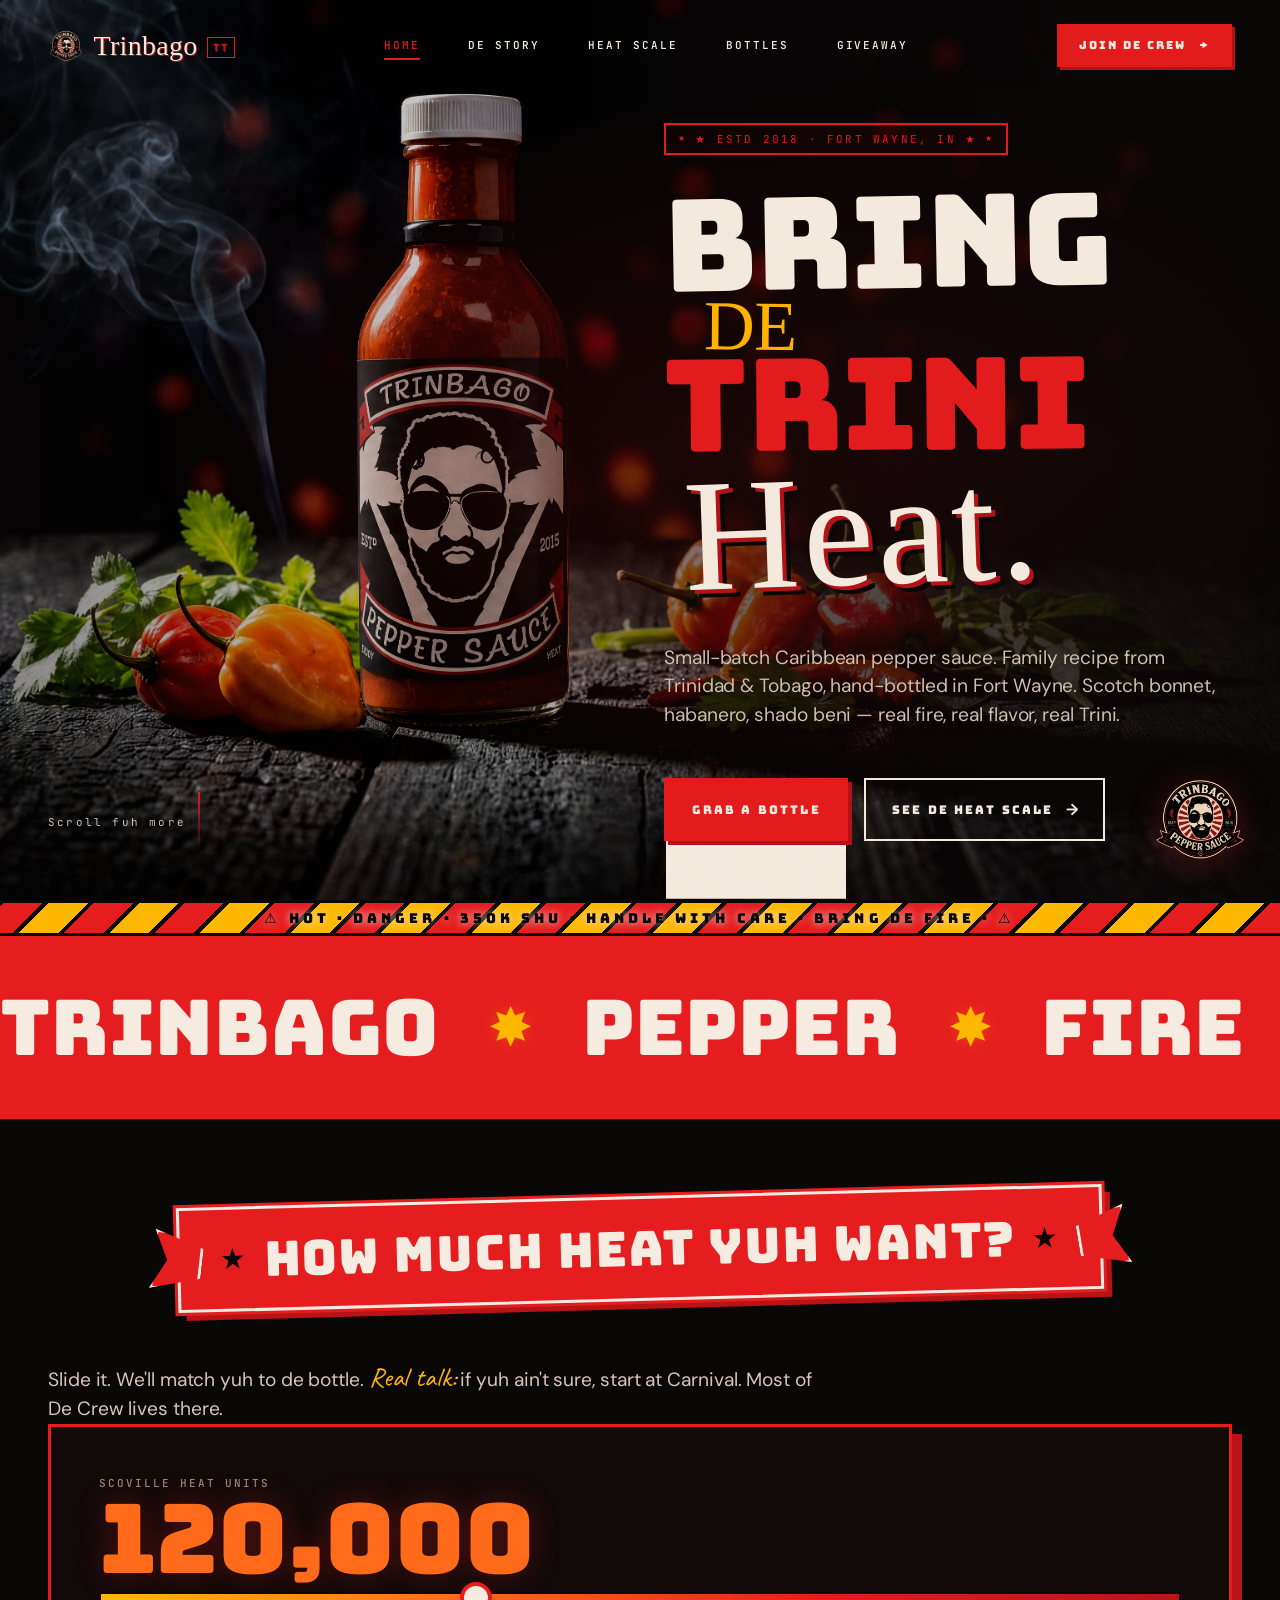
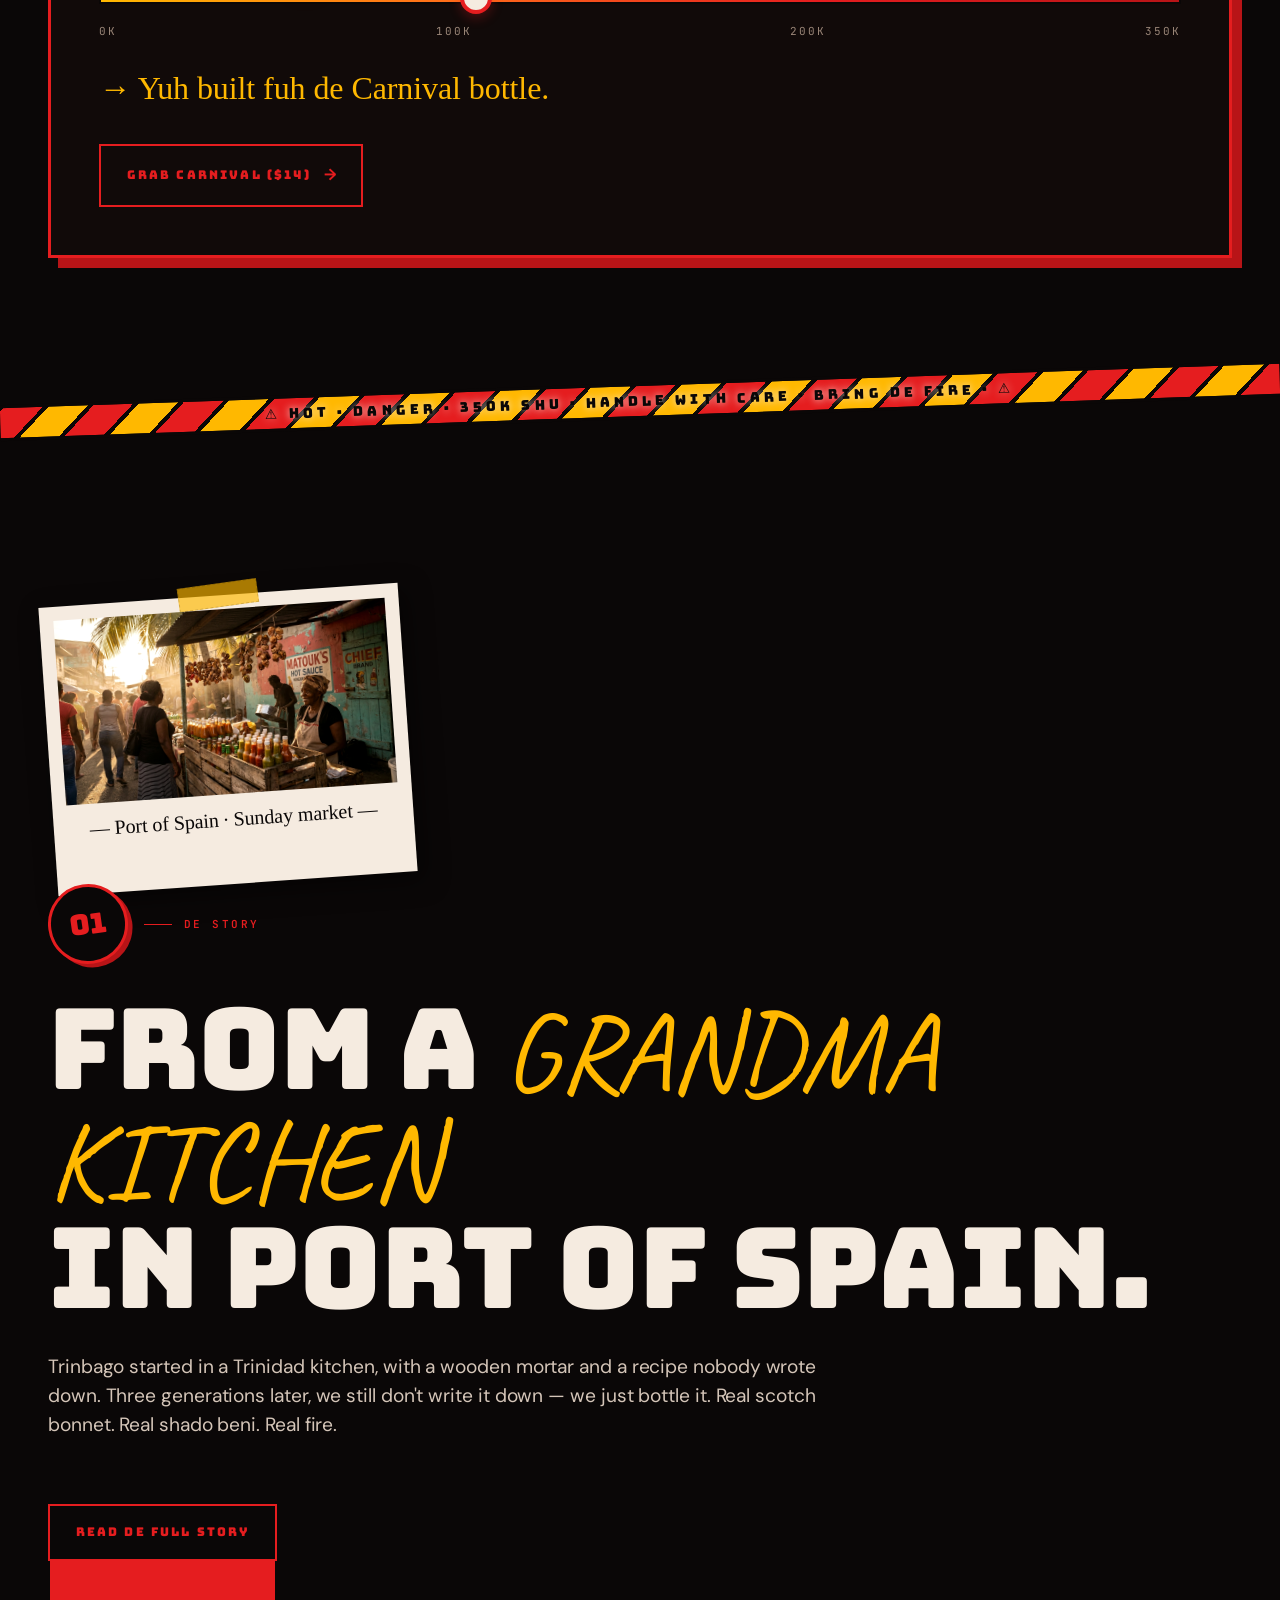
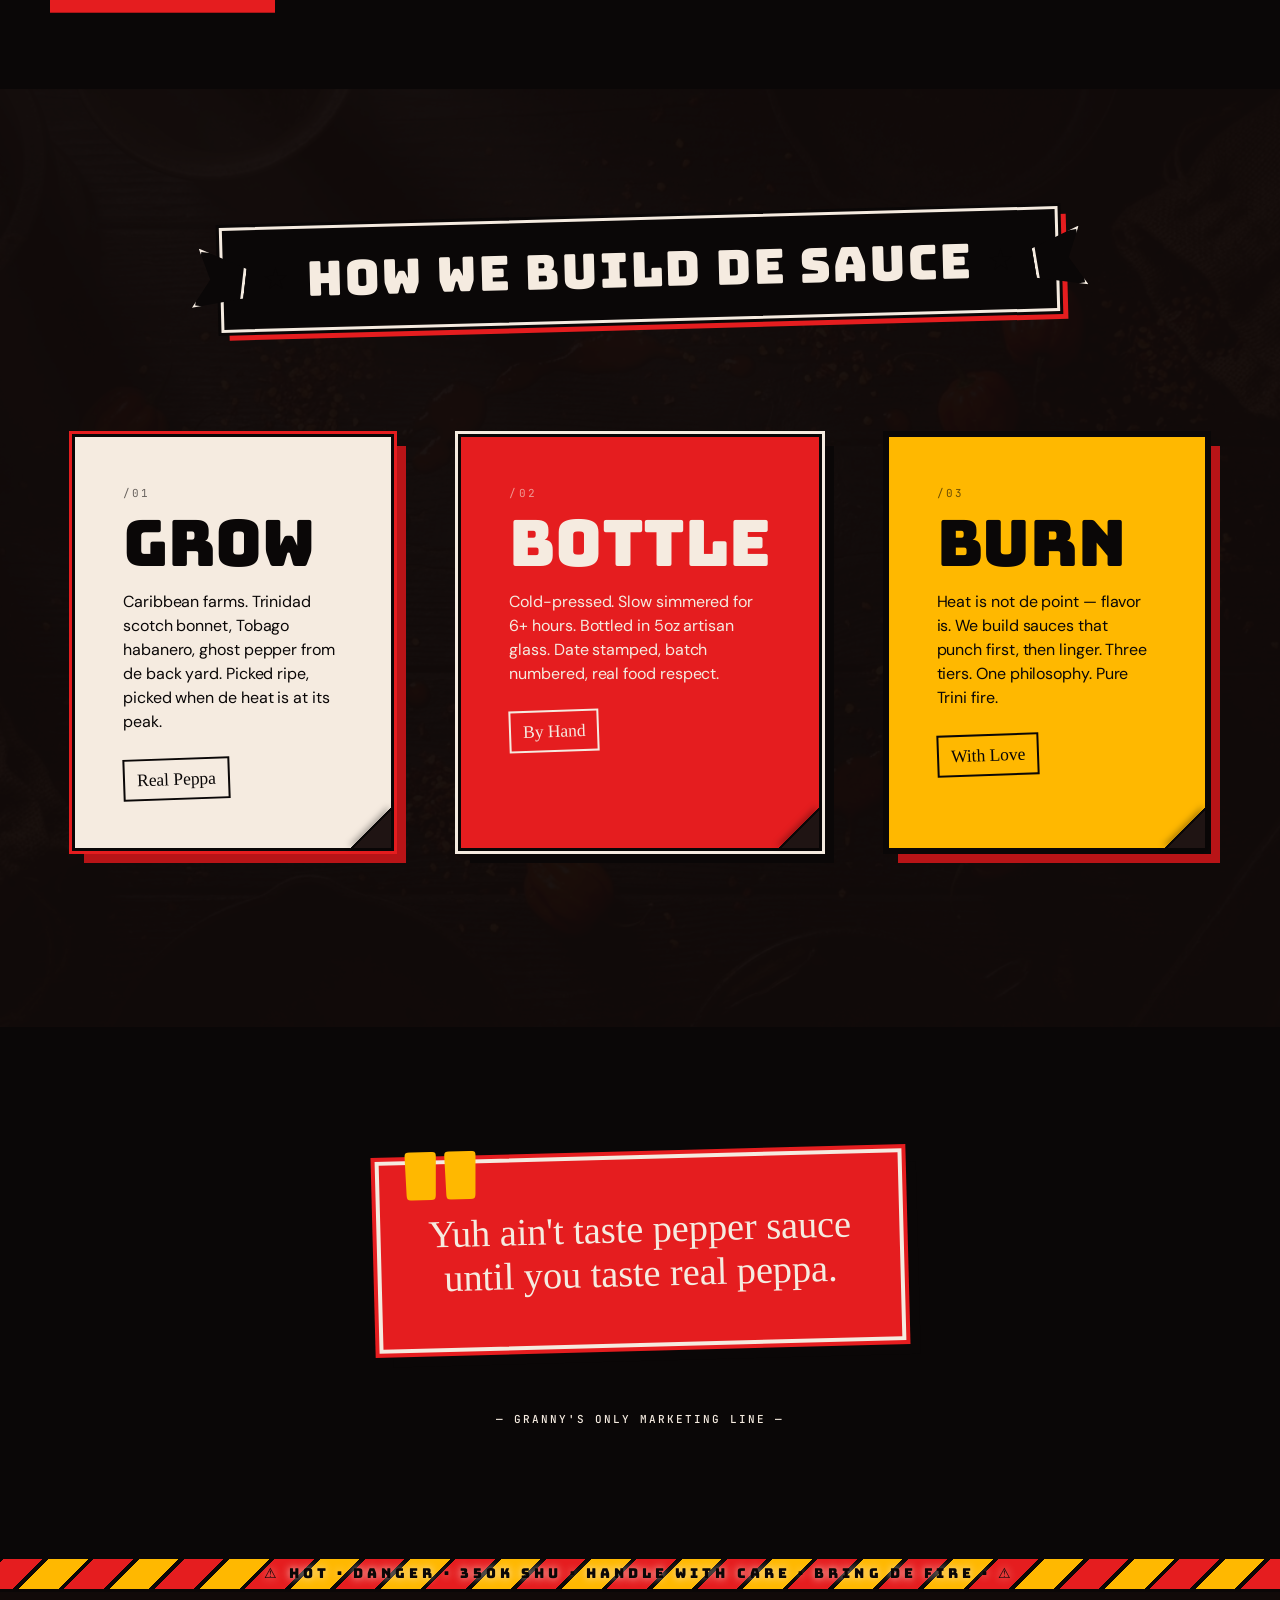
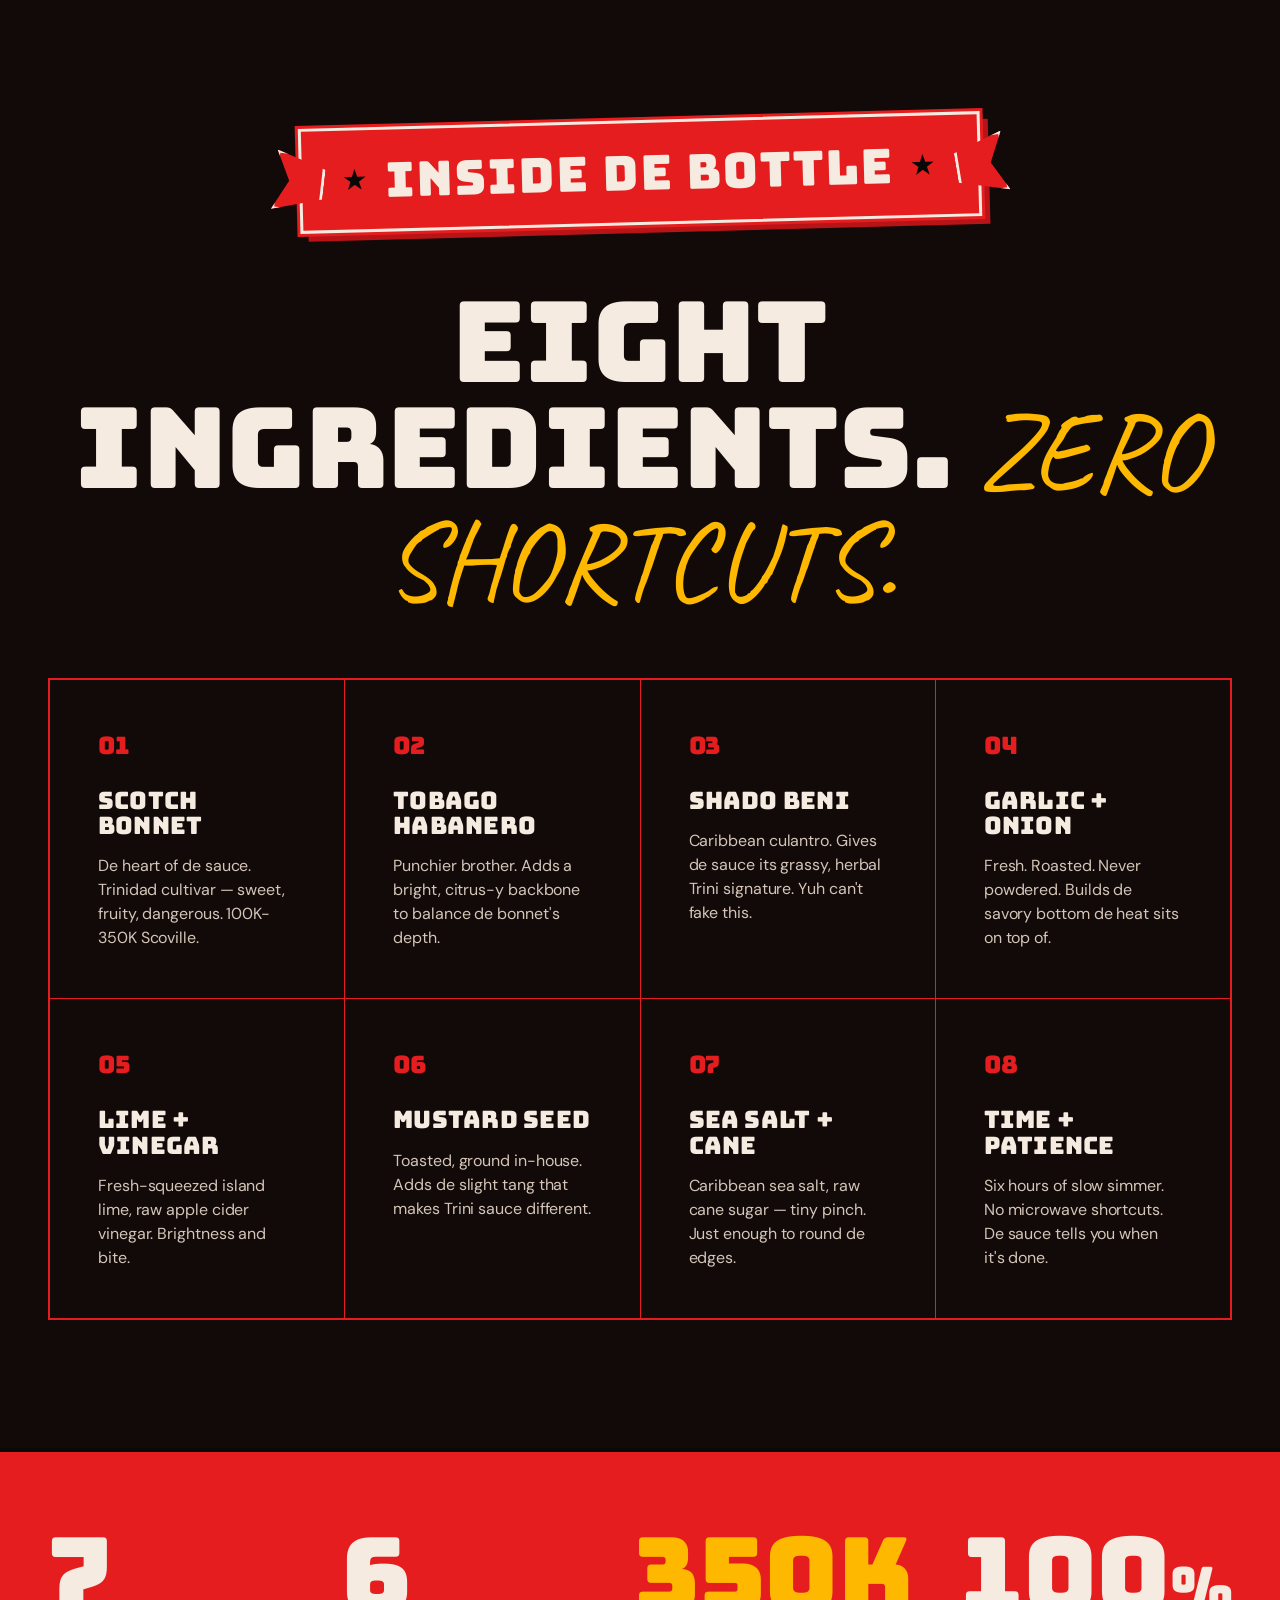
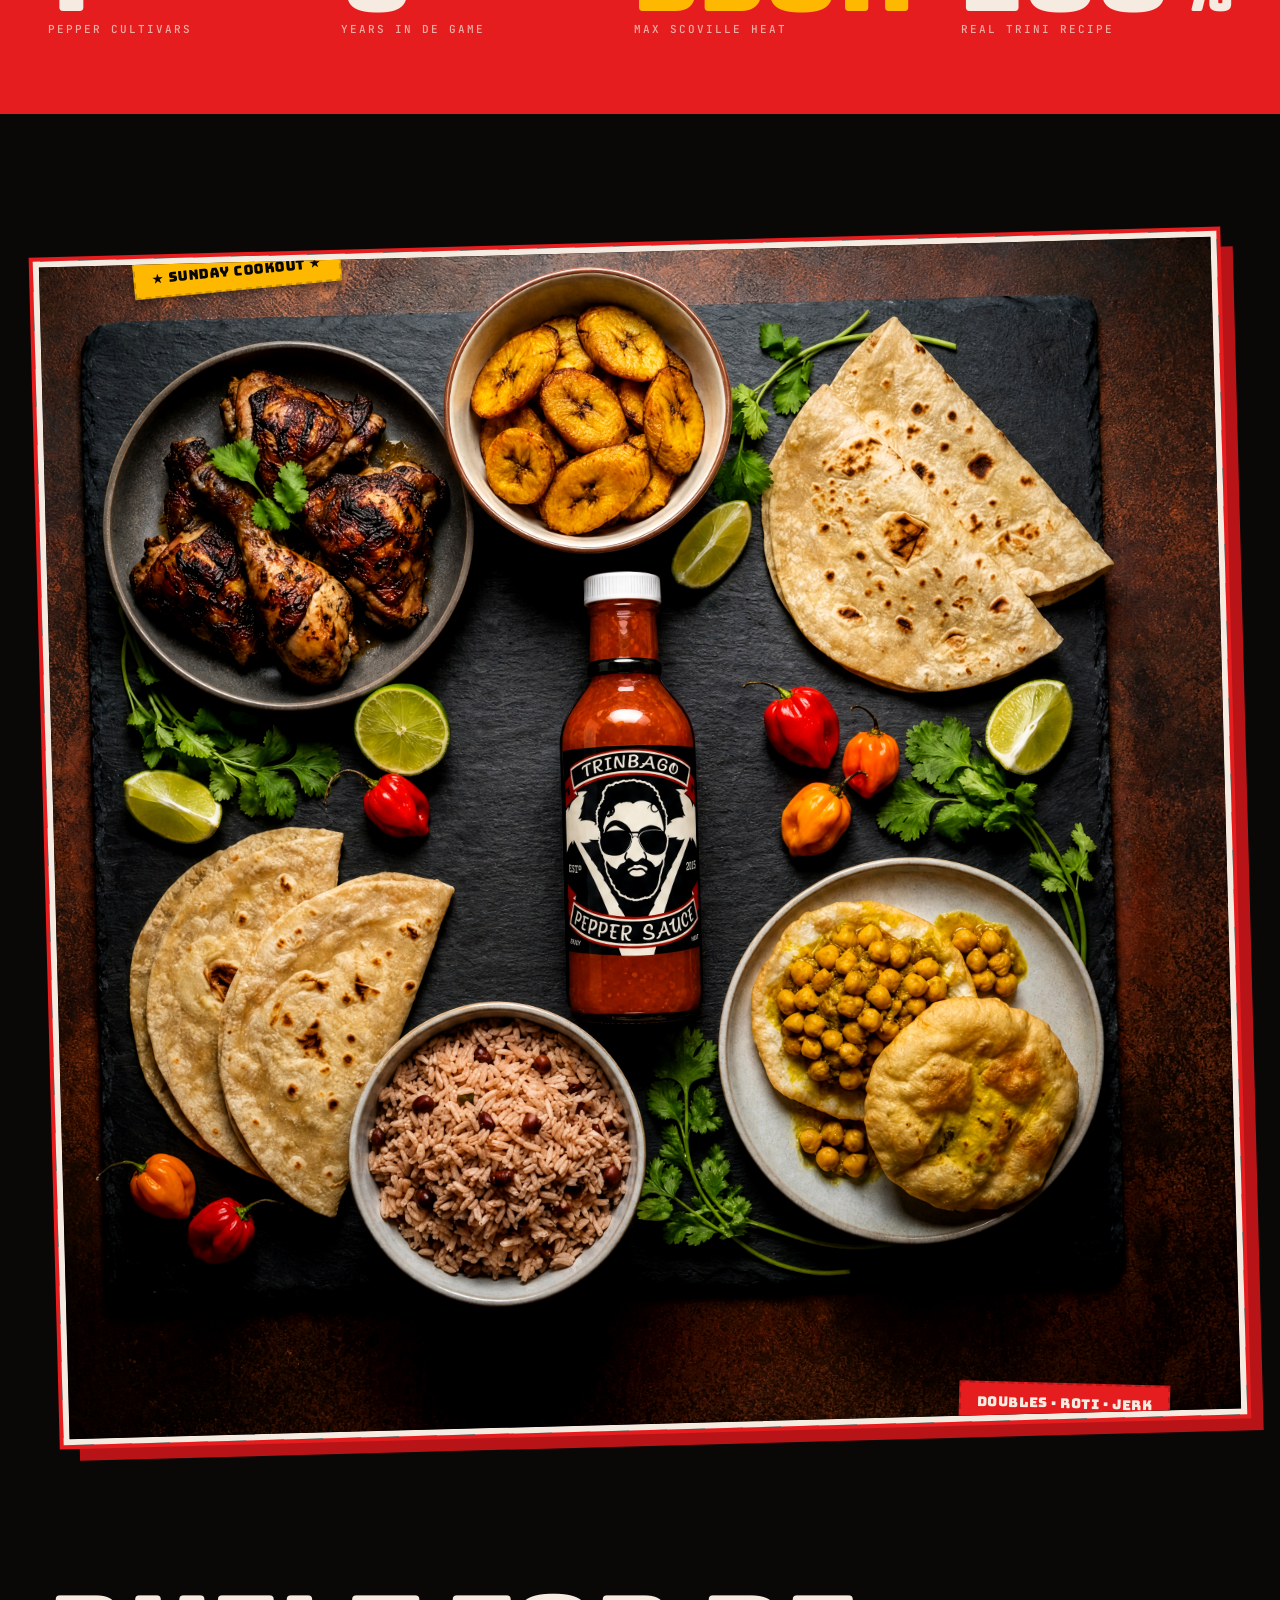
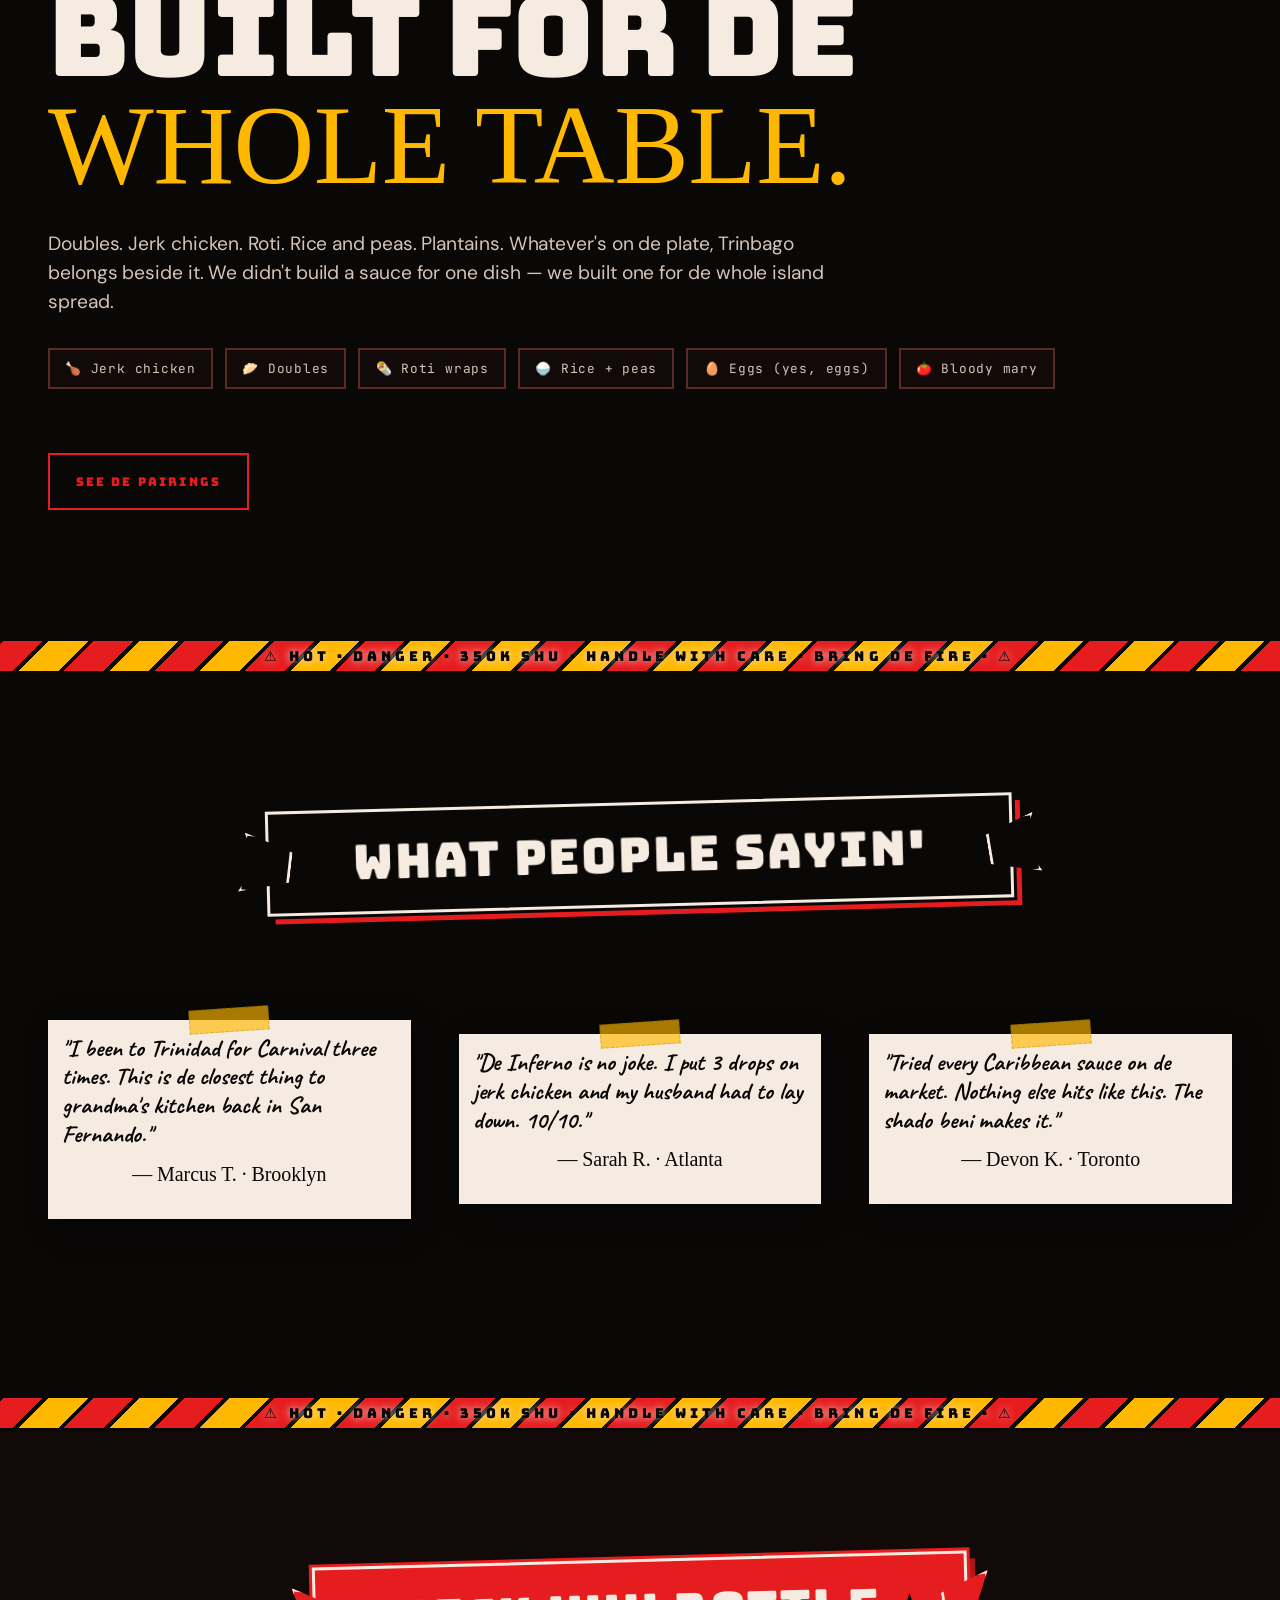
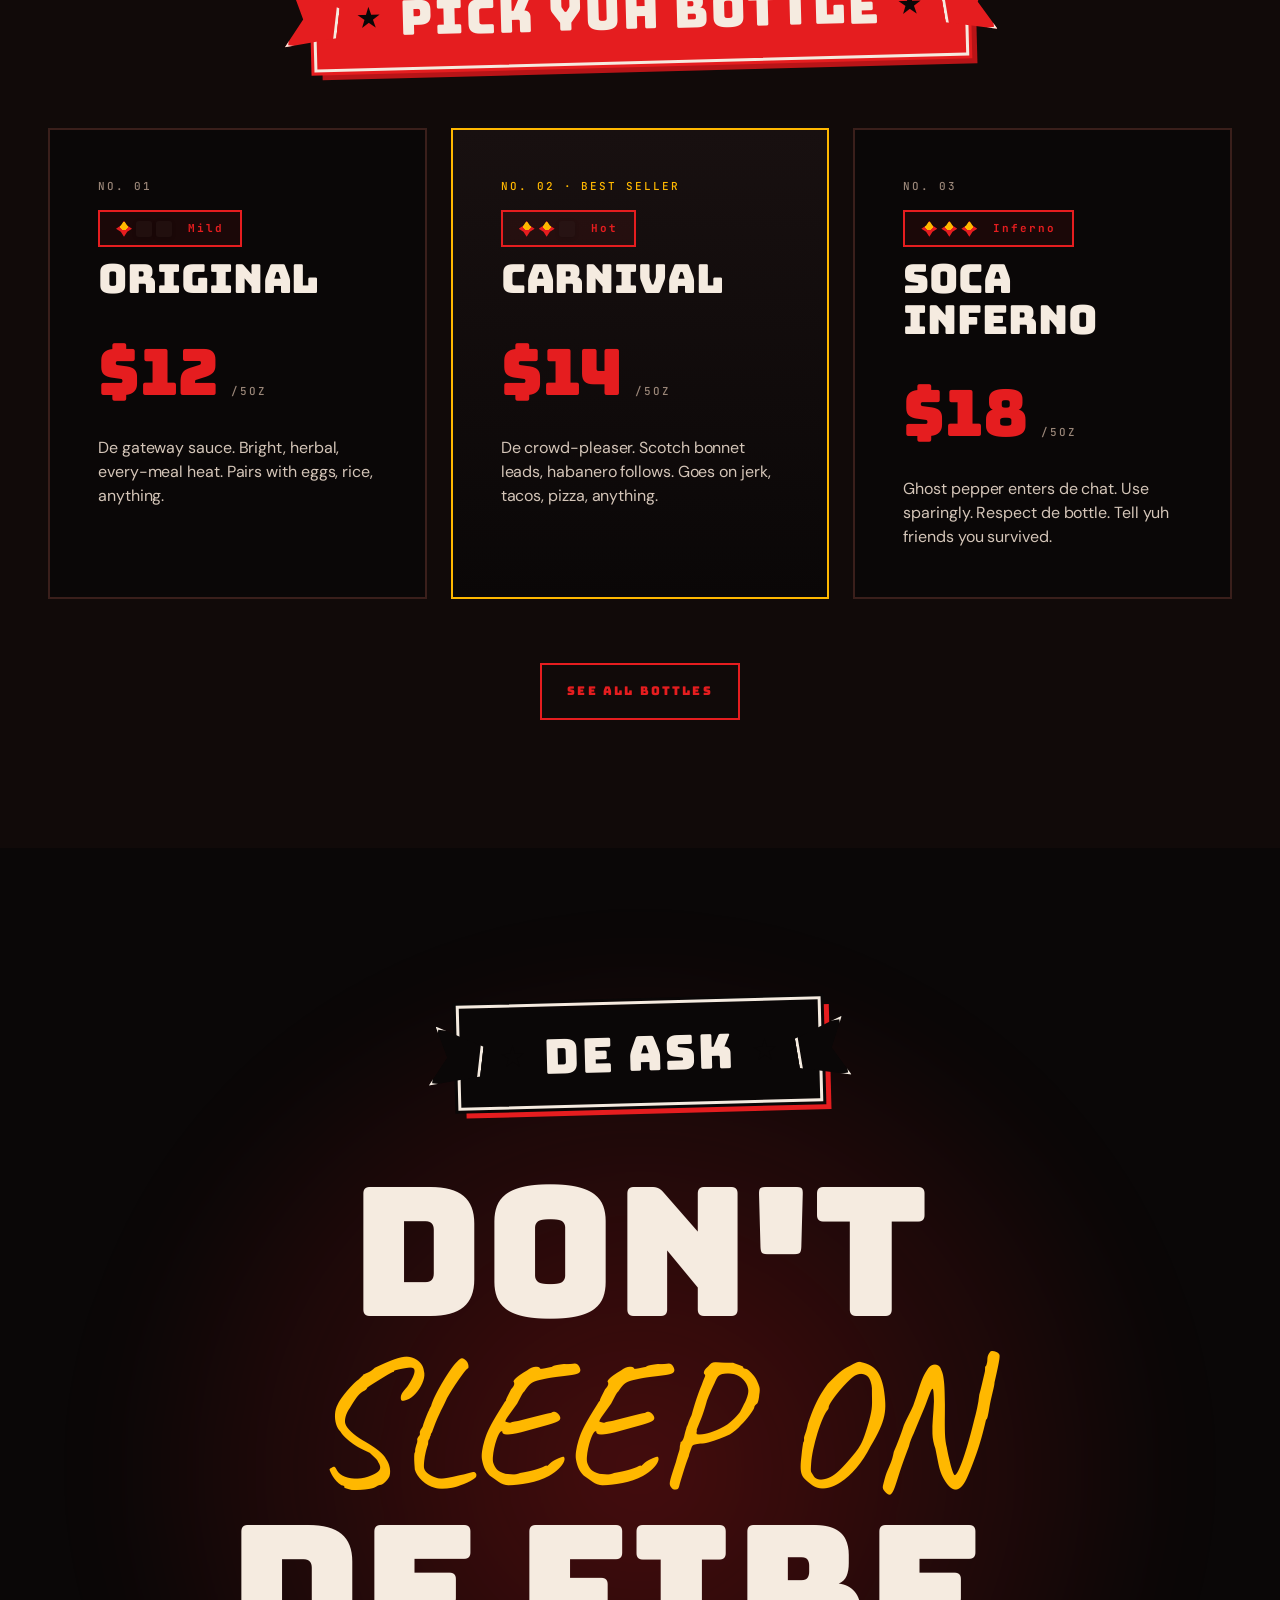
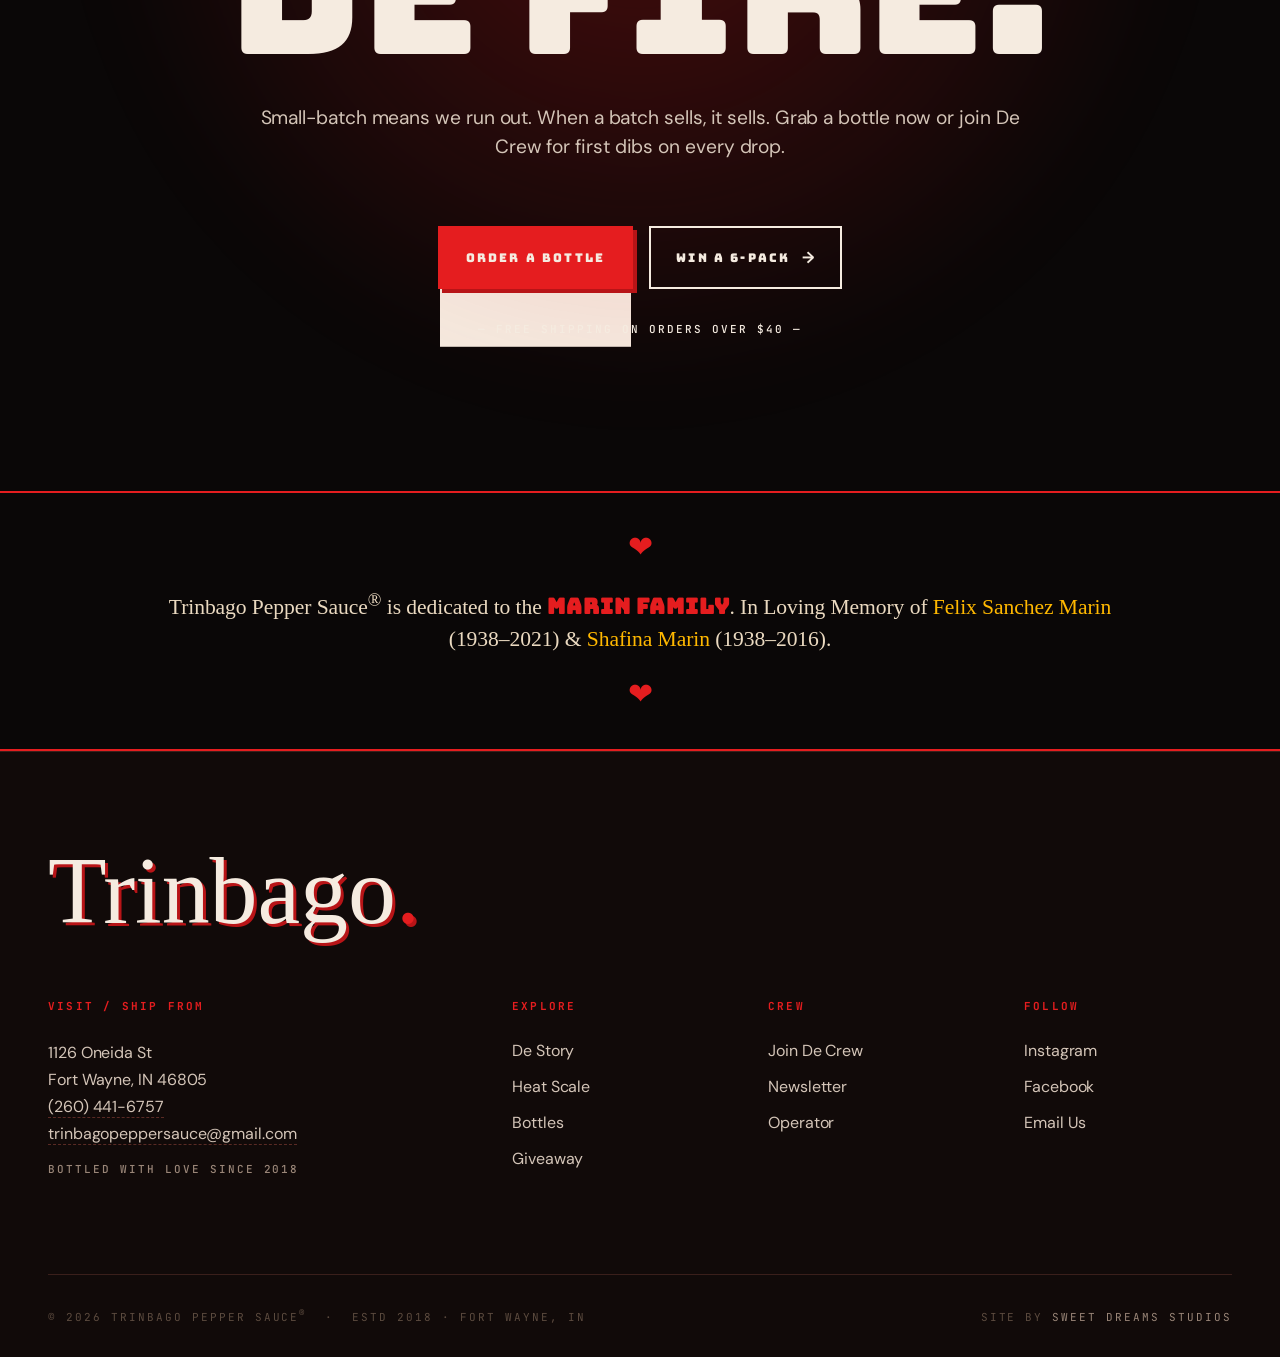
==== commit 63f4652f: "feat: real brand assets, Marin family memorial, Fort Wayne contact info The brand is dedicated to Fe" ====
--- a/index.html
+++ b/index.html
@@ -37,42 +37,30 @@
   </button>
 </nav>
 
-<!-- HERO — sticker-pack collage with logo + bottle as dual centerpiece -->
-<header class="hero hero-collage">
-  <div class="collage-grain"></div>
-
-  <div class="wrap collage-wrap">
-    <!-- Left: typography stack -->
-    <div class="collage-text">
-      <div class="stamp fade-up" style="animation-delay:0.1s;">★ Estd 2018 · Trinidad &amp; Tobago ★</div>
-      <h1 class="display fade-up" style="animation-delay:0.3s;">
+<!-- HERO — full-bleed bottle photography, text on the right, scroll-zoom-fade -->
+<header class="hero hero-photo" id="heroPhoto">
+  <div class="hero-photo-bg" id="heroPhotoBg">
+    <img src="assets/img/hero-bottle.png" alt="Trinbago Pepper Sauce bottle on rustic table with peppers" id="heroPhotoImg" />
+    <div class="hero-photo-overlay"></div>
+  </div>
+
+  <div class="wrap hero-photo-wrap">
+    <!-- Text on the right side, beside the bottle in the photo -->
+    <div class="hero-photo-text">
+      <div class="stamp fade-up" style="animation-delay:0.15s;">★ Estd 2018 · Fort Wayne, IN ★</div>
+      <h1 class="display fade-up hero-title" style="animation-delay:0.3s;">
         <span class="line line-1">Bring</span>
         <span class="line line-2">de</span>
         <span class="line line-3 text-pepper">Trini</span>
         <span class="line line-4 script-shout">Heat.</span>
       </h1>
-      <p class="lead fade-up" style="animation-delay:0.7s; margin-top: var(--s-6);">
-        Small-batch pepper sauce. Grandma recipe from Port of Spain. Scotch bonnet, habanero, ghost pepper — slow simmered, hand bottled, shipped from de island to your shelf.
+      <p class="lead fade-up hero-lead" style="animation-delay:0.7s;">
+        Small-batch Caribbean pepper sauce. Family recipe from Trinidad &amp; Tobago, hand-bottled in Fort Wayne. Scotch bonnet, habanero, shado beni — real fire, real flavor, real Trini.
       </p>
-      <div class="fade-up flex gap-4" style="animation-delay:0.9s; margin-top: var(--s-7); flex-wrap:wrap;">
+      <div class="fade-up flex gap-4 hero-ctas" style="animation-delay:0.9s; flex-wrap:wrap;">
         <a href="pricing.html" class="btn btn-primary btn-arrow btn-drip">Grab a Bottle</a>
         <a href="experience.html" class="btn btn-arrow">See De Heat Scale</a>
       </div>
-    </div>
-
-    <!-- Right: the bottle, prominent -->
-    <div class="collage-bottle fade-up" style="animation-delay:0.5s;">
-      <div class="bottle-mount">
-        <img src="assets/img/saucebottle.png" alt="Trinbago Pepper Sauce bottle" />
-      </div>
-      <!-- Floating logo overlay -->
-      <div class="collage-logo">
-        <img src="assets/img/Logo.png" alt="Trinbago Pepper Sauce official logo" />
-      </div>
-      <!-- Floating sticker accents -->
-      <div class="collage-sticker collage-sticker-1">★ Real<br />Peppa</div>
-      <div class="collage-sticker collage-sticker-2">100%<br />Trini</div>
-      <div class="collage-sticker collage-sticker-3">No<br />Joke</div>
     </div>
   </div>
 
@@ -294,6 +282,46 @@
   </div>
 </section>
 
+<!-- FOOD SPREAD — show the bottle in real Caribbean food context -->
+<section class="section food-section" style="background: var(--bg);">
+  <div class="wrap">
+    <div class="grid-12" style="align-items:center;">
+      <div style="grid-column: 1 / span 6;" data-reveal>
+        <div class="food-frame">
+          <img src="assets/img/food-spread.png" alt="Trinbago bottle on a Caribbean food spread — jerk chicken, doubles, plantains, roti, rice and peas" />
+          <div class="food-tape food-tape-1">★ Sunday Cookout ★</div>
+          <div class="food-tape food-tape-2">Doubles · Roti · Jerk</div>
+        </div>
+      </div>
+      <div style="grid-column: 8 / -1;">
+        <div class="ribbon-row" style="justify-content: flex-start;" data-reveal>
+          <div class="ribbon"><span class="star">★</span> On Every Plate <span class="star">★</span></div>
+        </div>
+        <h2 class="h-1 mt-6" data-reveal data-delay="2">
+          Built for de <br /><span class="editorial text-scotch" style="font-family: var(--font-script);">whole table.</span>
+        </h2>
+        <p class="lead mt-6" data-reveal data-delay="3">
+          Doubles. Jerk chicken. Roti. Rice and peas. Plantains. Whatever's on de plate, Trinbago belongs beside it. We didn't build a sauce for one dish — we built one for de whole island spread.
+        </p>
+        <div class="food-pairings mt-6" data-reveal data-delay="4">
+          <span class="food-pairing">🍗 Jerk chicken</span>
+          <span class="food-pairing">🥟 Doubles</span>
+          <span class="food-pairing">🌯 Roti wraps</span>
+          <span class="food-pairing">🍚 Rice + peas</span>
+          <span class="food-pairing">🥚 Eggs (yes, eggs)</span>
+          <span class="food-pairing">🍅 Bloody mary</span>
+        </div>
+        <div class="mt-8" data-reveal data-delay="5">
+          <a href="experience.html" class="btn btn-pepper btn-arrow btn-drip">See De Pairings</a>
+        </div>
+      </div>
+    </div>
+  </div>
+</section>
+
+<!-- Caution tape -->
+<div class="caution-tape" aria-hidden="true"></div>
+
 <!-- TESTIMONIALS — polaroid-style -->
 <section class="section">
   <div class="wrap">
@@ -380,17 +408,34 @@
   </div>
 </section>
 
+<!-- Memorial dedication strip -->
+<section class="memorial-strip" aria-label="Family dedication">
+  <div class="wrap memorial-strip-inner">
+    <div class="memorial-line">
+      <span class="memorial-mark">❤</span>
+      <span>
+        Trinbago Pepper Sauce<sup>®</sup> is dedicated to the <strong>Marin Family</strong>.
+        <br class="memorial-br" />
+        In Loving Memory of <em>Felix Sanchez Marin</em> (1938–2021) &amp; <em>Shafina Marin</em> (1938–2016).
+      </span>
+      <span class="memorial-mark">❤</span>
+    </div>
+  </div>
+</section>
+
 <!-- Footer -->
 <footer class="footer">
   <div class="wrap">
     <div class="footer-brand">Trinbago<span class="text-pepper">.</span></div>
     <div class="footer-grid mt-8">
       <div class="footer-col">
-        <h4>From</h4>
-        <p class="text-soft" style="line-height:1.6;">
-          Port of Spain → Brooklyn<br />
-          Trinidad &amp; Tobago<br />
-          <span class="mono text-dim mt-3" style="display:inline-block;">Bottled with love since 2018</span>
+        <h4>Visit / Ship From</h4>
+        <p class="text-soft" style="line-height:1.7;">
+          1126 Oneida St<br />
+          Fort Wayne, IN 46805<br />
+          <a href="tel:+12604416757" class="footer-link">(260) 441-6757</a><br />
+          <a href="mailto:trinbagopeppersauce@gmail.com" class="footer-link">trinbagopeppersauce@gmail.com</a>
+          <span class="mono text-dim" style="display:block; margin-top: var(--s-3);">Bottled with love since 2018</span>
         </p>
       </div>
       <div class="footer-col">
@@ -413,18 +458,59 @@
       <div class="footer-col">
         <h4>Follow</h4>
         <ul>
-          <li><a href="https://instagram.com/trinbagopeppersauce" target="_blank" rel="noopener">Instagram</a></li>
-          <li><a href="#">TikTok</a></li>
-          <li><a href="mailto:hello@trinbagopeppersauce.com">hello@trinbagopeppersauce.com</a></li>
+          <li><a href="https://www.instagram.com/trinbagopeppersauce/" target="_blank" rel="noopener">Instagram</a></li>
+          <li><a href="https://www.facebook.com/TrinbagoPepperSauce" target="_blank" rel="noopener">Facebook</a></li>
+          <li><a href="mailto:trinbagopeppersauce@gmail.com">Email Us</a></li>
         </ul>
       </div>
     </div>
     <div class="footer-bottom">
-      <span>© <span data-year>2026</span> Trinbago Pepper Sauce™ &nbsp;·&nbsp; Estd 2018</span>
+      <span>© <span data-year>2026</span> Trinbago Pepper Sauce<sup>®</sup> &nbsp;·&nbsp; Estd 2018 · Fort Wayne, IN</span>
       <span>Site by <a href="https://sweetdreamsmusic.com" target="_blank" rel="noopener">Sweet Dreams Studios</a></span>
     </div>
   </div>
 </footer>
+
+<style>
+  /* Memorial strip styles */
+  .memorial-strip {
+    background: var(--bg);
+    border-top: 2px solid var(--pepper);
+    border-bottom: 2px solid var(--pepper);
+    padding: var(--s-6) 0;
+    text-align: center;
+  }
+  .memorial-strip-inner { max-width: 1100px; margin: 0 auto; padding: 0 var(--gutter); }
+  .memorial-line {
+    font-family: var(--font-script);
+    font-size: clamp(1rem, 1.8vw, 1.35rem);
+    line-height: 1.5;
+    color: var(--cream);
+    display: inline-flex;
+    align-items: center;
+    gap: var(--s-4);
+    flex-wrap: wrap;
+    justify-content: center;
+  }
+  .memorial-line strong { color: var(--pepper); font-family: var(--font-display); letter-spacing: 0.04em; }
+  .memorial-line em { color: var(--scotch); font-style: normal; }
+  .memorial-mark {
+    color: var(--pepper);
+    font-size: 1.4em;
+    animation: pulse 2.5s ease-in-out infinite;
+  }
+  .memorial-br { display: none; }
+  @media (max-width: 700px) {
+    .memorial-br { display: inline; }
+  }
+
+  .footer-link {
+    color: var(--text-soft);
+    border-bottom: 1px dashed var(--border-strong);
+    transition: color var(--dur-fast), border-color var(--dur-fast);
+  }
+  .footer-link:hover { color: var(--pepper); border-bottom-color: var(--pepper); }
+</style>
 
 <!-- Floating brand badge -->
 <a href="pricing.html" class="floating-brand" aria-label="Buy a bottle">
@@ -441,143 +527,95 @@
     border-radius: 50%;
   }
 
-  /* ---------- HERO COLLAGE ---------- */
-  .hero-collage {
+  /* ---------- HERO PHOTO — full-bleed bottle, text right ---------- */
+  .hero-photo {
     min-height: 100svh;
-    background:
-      radial-gradient(ellipse at 30% 20%, var(--pepper-glow) 0%, transparent 50%),
-      radial-gradient(ellipse at 70% 80%, var(--scotch-glow) 0%, transparent 60%),
-      var(--bg);
+    position: relative;
     overflow: hidden;
-    padding-top: 8rem;
-    padding-bottom: 4rem;
-    position: relative;
-  }
-  .collage-grain {
+    display: flex;
+    align-items: center;
+    padding-top: 6rem;
+    padding-bottom: 2rem;
+  }
+  .hero-photo-bg {
     position: absolute;
     inset: 0;
-    background-image: url("data:image/svg+xml;utf8,<svg xmlns='http://www.w3.org/2000/svg' width='400' height='400'><filter id='n'><feTurbulence type='fractalNoise' baseFrequency='0.85' numOctaves='3' stitchTiles='stitch'/></filter><rect width='100%25' height='100%25' filter='url(%23n)' opacity='0.5'/></svg>");
-    opacity: 0.15;
+    z-index: 0;
+    will-change: transform, opacity;
+  }
+  .hero-photo-bg img {
+    width: 100%;
+    height: 100%;
+    object-fit: cover;
+    object-position: 30% center; /* bottle sits left-of-center in source */
+    filter: contrast(1.08) saturate(1.05);
+  }
+  .hero-photo-overlay {
+    position: absolute;
+    inset: 0;
+    background:
+      linear-gradient(90deg, rgba(10,7,7,0.45) 0%, rgba(10,7,7,0.20) 35%, rgba(10,7,7,0.65) 65%, rgba(10,7,7,0.92) 100%),
+      radial-gradient(ellipse at 80% 50%, var(--pepper-glow), transparent 60%);
     pointer-events: none;
-    mix-blend-mode: overlay;
-  }
-  .collage-wrap {
+  }
+  .hero-photo-wrap {
+    position: relative;
+    z-index: 2;
+    width: 100%;
     display: grid;
-    grid-template-columns: 1.1fr 1fr;
+    grid-template-columns: 1fr 1fr;
     gap: var(--gutter);
     align-items: center;
-    min-height: calc(100svh - 12rem);
-    position: relative;
-    z-index: 2;
-  }
-  @media (max-width: 900px) { .collage-wrap { grid-template-columns: 1fr; } }
-
-  .collage-text { position: relative; }
-  .collage-text h1 {
-    font-size: clamp(4rem, 14vw, 12rem);
+    min-height: calc(100svh - 8rem);
+  }
+  .hero-photo-text {
+    grid-column: 2;
+    max-width: 580px;
+    justify-self: end;
+  }
+  .hero-photo-text .hero-title {
+    font-size: clamp(3.5rem, 10vw, 9rem);
     line-height: 0.92;
     margin-top: var(--s-6);
   }
-  .collage-text h1 .line {
+  .hero-photo-text .hero-title .line {
     display: block;
     transform-origin: left;
   }
-  .collage-text h1 .line-1 { transform: rotate(-1deg); }
-  .collage-text h1 .line-2 { transform: rotate(0.5deg) translateX(40px); font-family: var(--font-script); color: var(--scotch); font-size: 0.55em; line-height: 0.6; }
-  .collage-text h1 .line-3 { transform: rotate(-0.5deg); }
-  .collage-text h1 .line-4.script-shout {
+  .hero-photo-text .hero-title .line-1 { transform: rotate(-1deg); }
+  .hero-photo-text .hero-title .line-2 {
+    transform: rotate(0.5deg) translateX(40px);
+    font-family: var(--font-script);
+    color: var(--scotch);
+    font-size: 0.55em;
+    line-height: 0.6;
+  }
+  .hero-photo-text .hero-title .line-3 { transform: rotate(-0.5deg); }
+  .hero-photo-text .hero-title .line-4.script-shout {
     font-family: var(--font-script);
     color: var(--bone);
-    font-size: 1.2em;
+    font-size: 1.25em;
     text-shadow:
       4px 4px 0 var(--pepper-deep),
-      6px 6px 0 var(--bg);
+      8px 8px 0 var(--bg);
     transform: rotate(-2deg) translateX(20px);
     text-transform: none;
     letter-spacing: 0.02em;
   }
-
-  /* ---------- BOTTLE COLLAGE ---------- */
-  .collage-bottle {
-    position: relative;
-    height: 80vh;
-    max-height: 760px;
-    display: grid;
-    place-items: center;
-  }
-  .collage-bottle .bottle-mount {
-    width: 100%;
-    height: 100%;
-  }
-  .collage-bottle .bottle-mount img {
-    max-height: 100%;
-    width: auto;
-    height: 100%;
-    object-fit: contain;
-  }
-  .collage-logo {
-    position: absolute;
-    top: 6%;
-    right: -4%;
-    width: 28%;
-    max-width: 200px;
-    z-index: 3;
-    transform: rotate(8deg);
-    animation: floatLogo 6s ease-in-out infinite;
-    filter: drop-shadow(0 8px 24px rgba(0,0,0,0.7));
-  }
-  @keyframes floatLogo {
-    0%, 100% { transform: rotate(8deg) translateY(0); }
-    50% { transform: rotate(12deg) translateY(-10px); }
-  }
-
-  .collage-sticker {
-    position: absolute;
-    background: var(--scotch);
-    color: var(--bg);
-    font-family: var(--font-display);
-    text-align: center;
-    padding: 0.85rem 1.1rem;
-    border-radius: 50%;
-    border: 3px solid var(--bg);
-    font-size: 0.85rem;
-    line-height: 1.05;
-    box-shadow: 0 4px 12px rgba(0,0,0,0.5);
-    z-index: 4;
-  }
-  .collage-sticker-1 {
-    top: 18%;
-    left: -5%;
-    background: var(--pepper);
-    color: var(--bone);
-    transform: rotate(-12deg);
-    animation: wobbleSlow 5s ease-in-out infinite;
-  }
-  .collage-sticker-2 {
-    bottom: 30%;
-    right: -2%;
-    transform: rotate(15deg);
-    animation: wobbleSlow 5s ease-in-out infinite reverse;
-    animation-delay: 1s;
-  }
-  .collage-sticker-3 {
-    bottom: 8%;
-    left: 8%;
-    background: var(--bg);
-    color: var(--bone);
-    border-color: var(--scotch);
-    transform: rotate(-8deg);
-    animation: wobbleSlow 5s ease-in-out infinite;
-    animation-delay: 2s;
-  }
-  @keyframes wobbleSlow {
-    0%, 100% { transform: rotate(var(--r, -12deg)) translateY(0); }
-    50% { transform: rotate(calc(var(--r, -12deg) + 4deg)) translateY(-6px); }
-  }
+  .hero-photo-text .hero-lead {
+    margin-top: var(--s-6);
+    text-shadow: 0 2px 8px rgba(0,0,0,0.6);
+  }
+  .hero-photo-text .hero-ctas { margin-top: var(--s-7); }
+
   @media (max-width: 900px) {
-    .collage-bottle { height: 60vh; max-height: 500px; }
-    .collage-logo { width: 36%; right: -8%; }
-    .collage-sticker { font-size: 0.7rem; padding: 0.6rem 0.8rem; }
+    .hero-photo { padding-top: 5rem; }
+    .hero-photo-bg img { object-position: center center; }
+    .hero-photo-overlay {
+      background: linear-gradient(180deg, rgba(10,7,7,0.50) 0%, rgba(10,7,7,0.65) 50%, rgba(10,7,7,0.95) 100%);
+    }
+    .hero-photo-wrap { grid-template-columns: 1fr; }
+    .hero-photo-text { grid-column: 1; justify-self: start; }
   }
 
   /* ---------- Ribbon row centering ---------- */
@@ -585,6 +623,72 @@
     display: flex;
     justify-content: center;
     margin-bottom: var(--s-7);
+  }
+
+  /* ---------- Food spread frame ---------- */
+  .food-frame {
+    position: relative;
+    border: 6px solid var(--bone);
+    box-shadow:
+      0 0 0 4px var(--pepper),
+      16px 16px 0 var(--pepper-deep);
+    transform: rotate(-1.5deg);
+    transition: transform var(--dur);
+    overflow: hidden;
+  }
+  .food-frame:hover { transform: rotate(0deg) scale(1.02); }
+  .food-frame img {
+    width: 100%;
+    height: auto;
+    display: block;
+    filter: contrast(1.05) saturate(1.05);
+    transition: transform 1.2s var(--ease-out);
+  }
+  .food-frame:hover img { transform: scale(1.05); }
+  .food-tape {
+    position: absolute;
+    background: var(--scotch);
+    color: var(--bg);
+    font-family: var(--font-display);
+    font-size: 0.85rem;
+    padding: 0.5rem 1rem;
+    border: 2px dashed rgba(0,0,0,0.2);
+    box-shadow: 0 4px 8px rgba(0,0,0,0.4);
+    letter-spacing: 0.04em;
+  }
+  .food-tape-1 {
+    top: -12px;
+    left: 8%;
+    transform: rotate(-4deg);
+  }
+  .food-tape-2 {
+    bottom: -10px;
+    right: 6%;
+    transform: rotate(3deg);
+    background: var(--pepper);
+    color: var(--bone);
+  }
+
+  .food-pairings {
+    display: flex;
+    flex-wrap: wrap;
+    gap: var(--s-3);
+  }
+  .food-pairing {
+    padding: 0.55rem 0.95rem;
+    border: 2px solid var(--border-strong);
+    background: var(--bg-1);
+    color: var(--text-soft);
+    font-family: var(--font-mono);
+    font-size: 0.8rem;
+    letter-spacing: 0.06em;
+    transition: all var(--dur-fast);
+  }
+  .food-pairing:hover {
+    border-color: var(--pepper);
+    color: var(--pepper);
+    transform: translate(-2px, -2px);
+    box-shadow: 3px 3px 0 var(--pepper-deep);
   }
 
   /* ---------- Sticker grid (replaces pillars) ---------- */
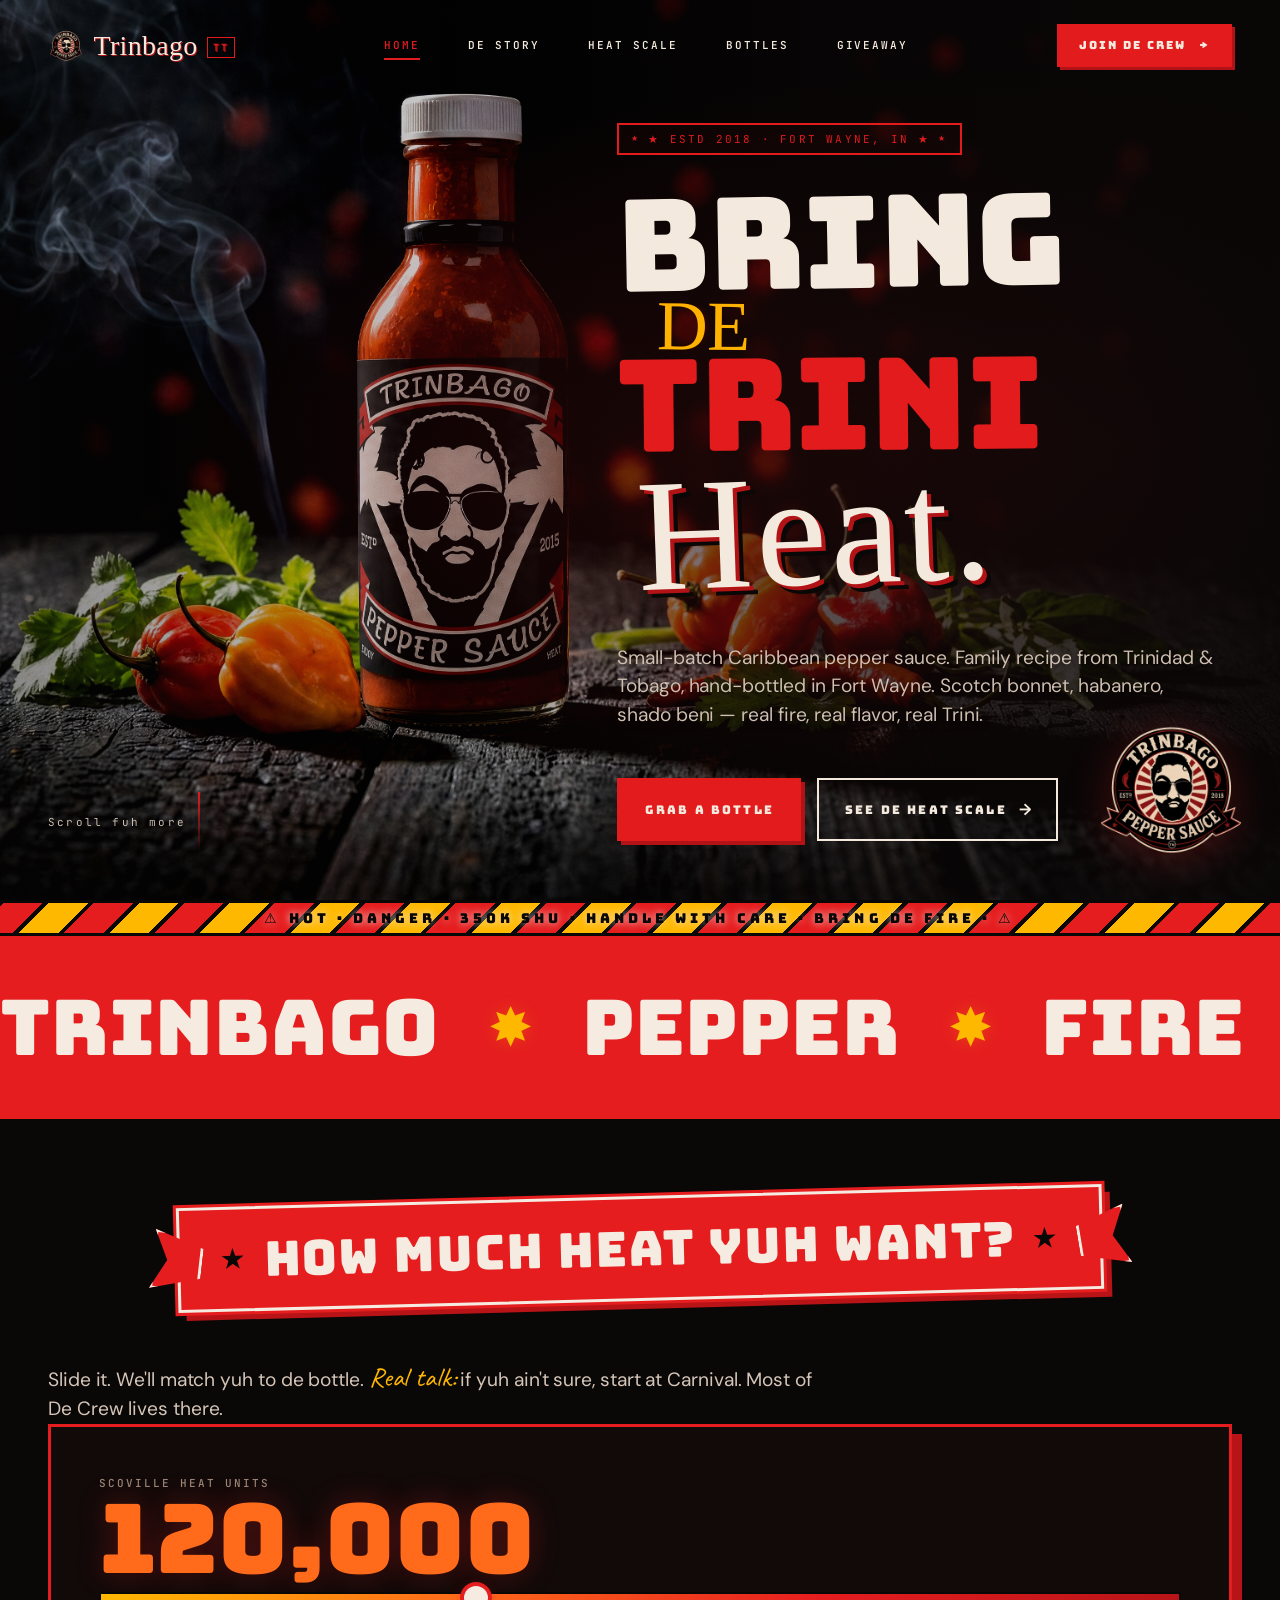
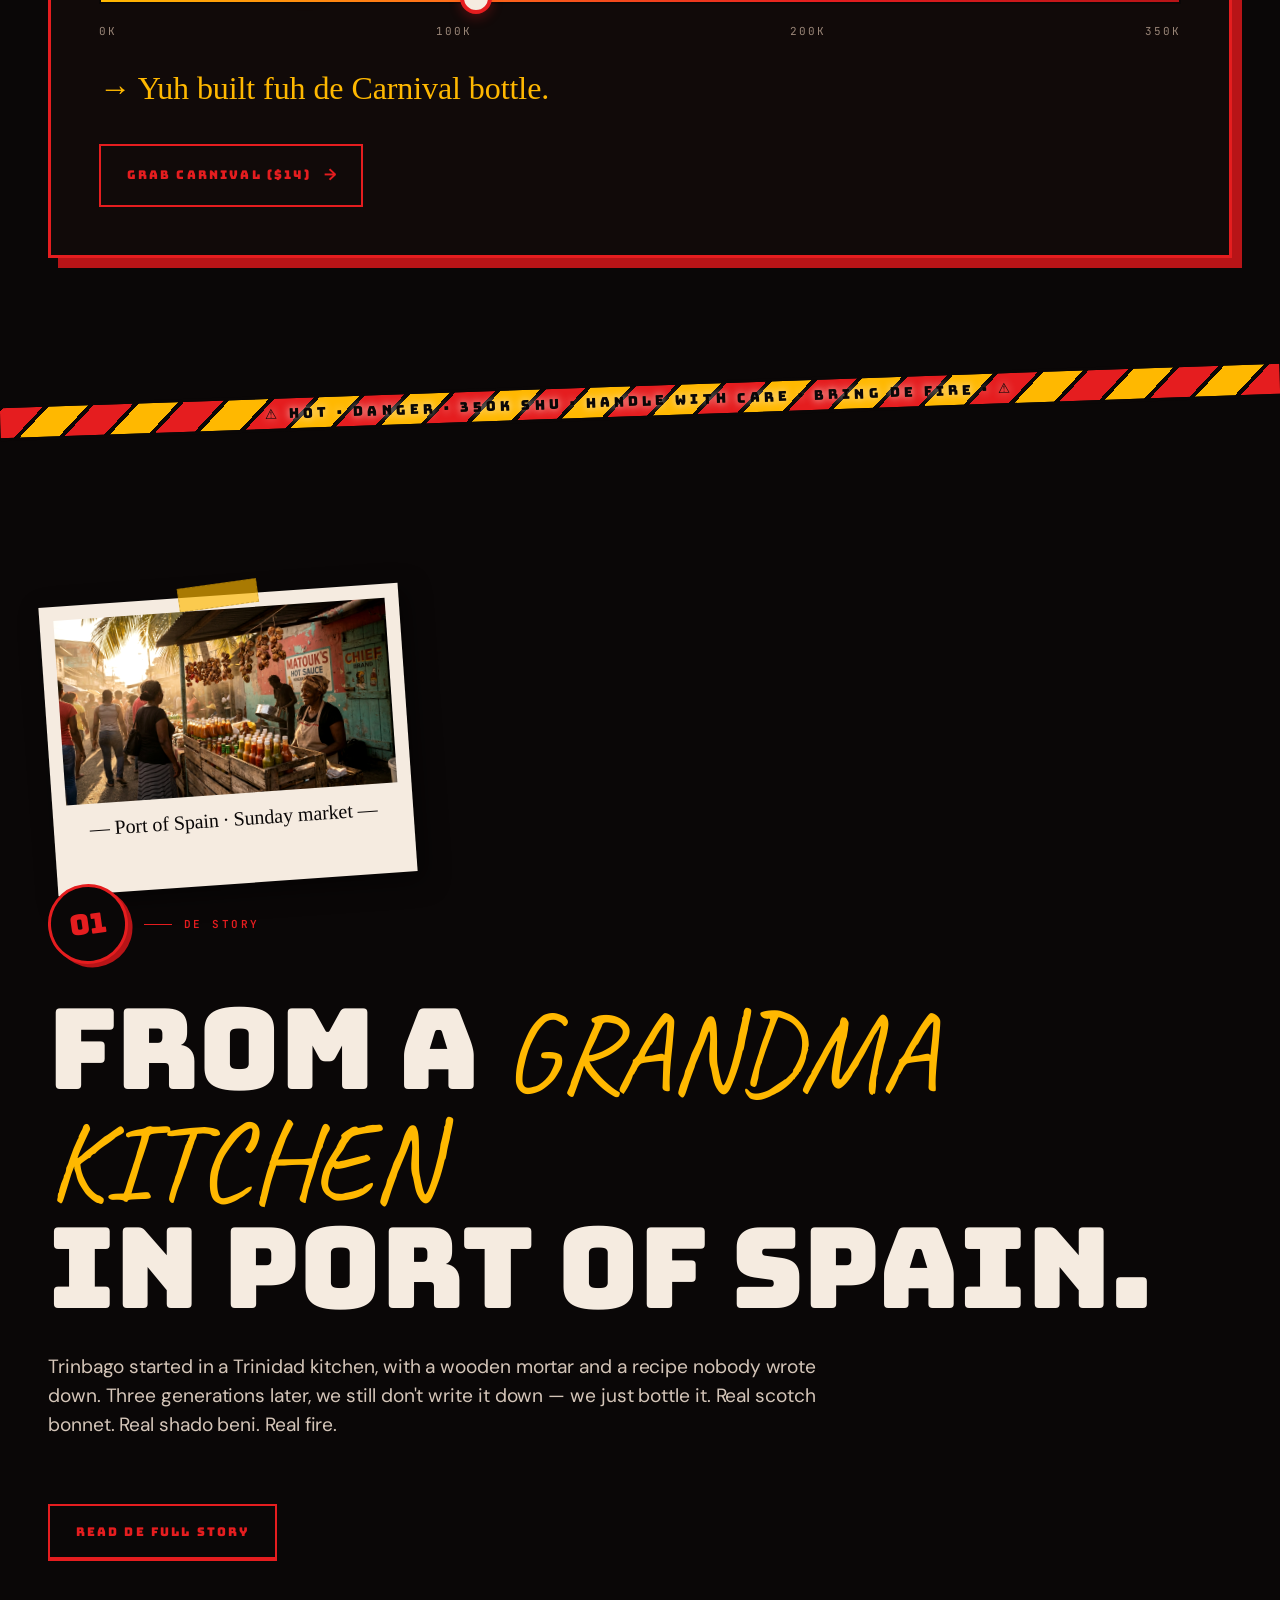
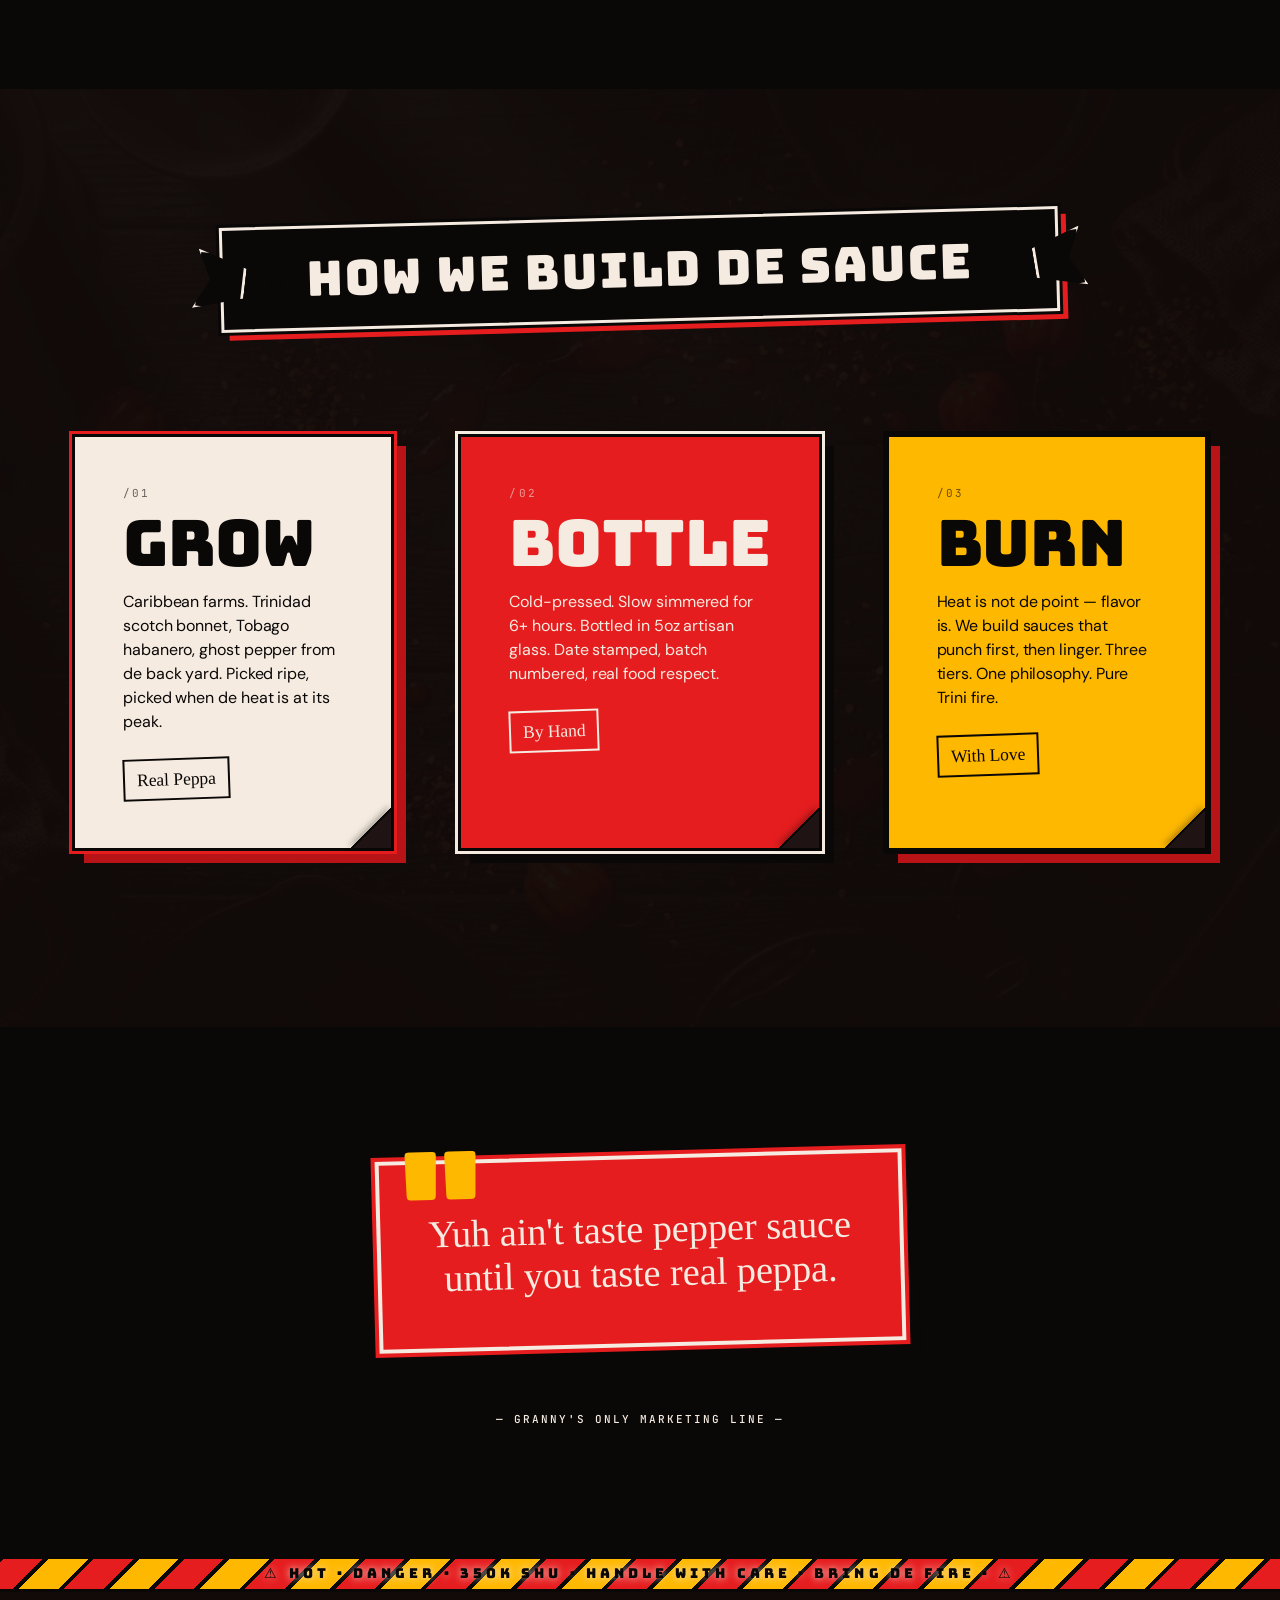
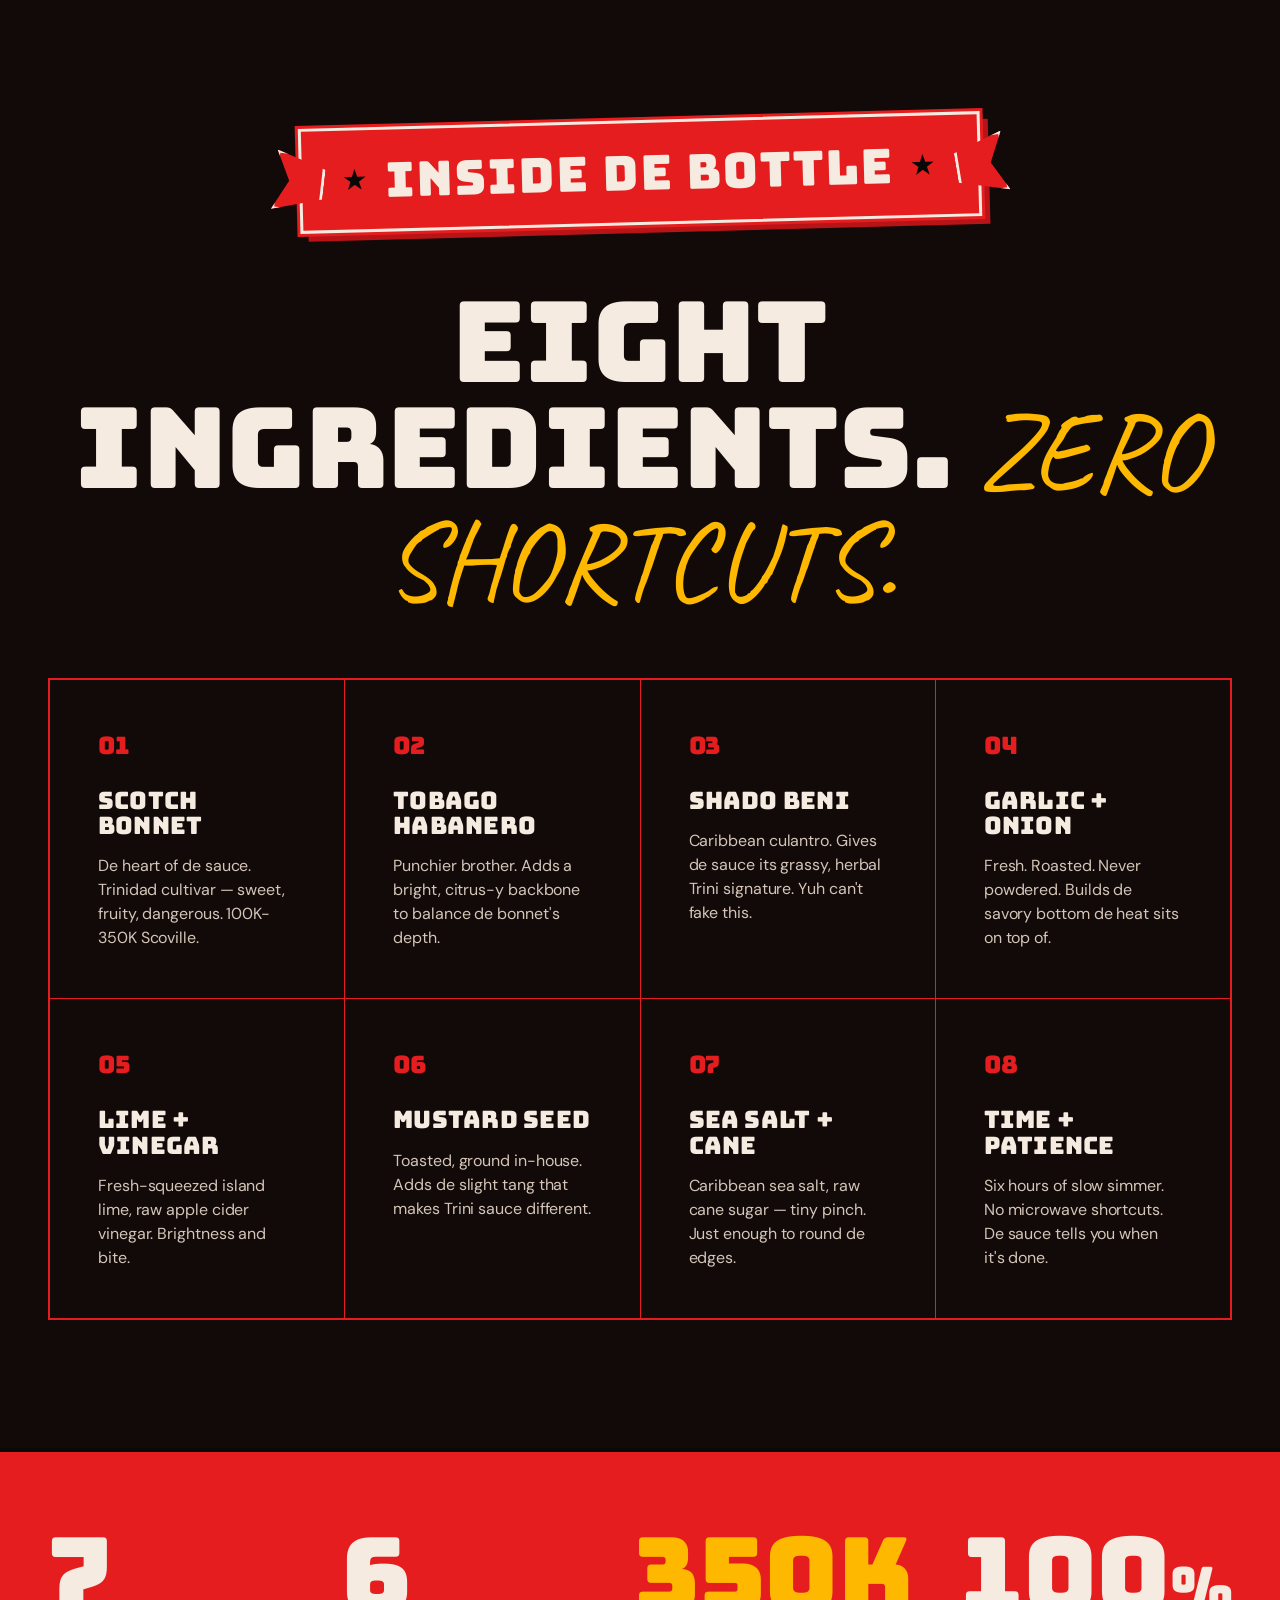
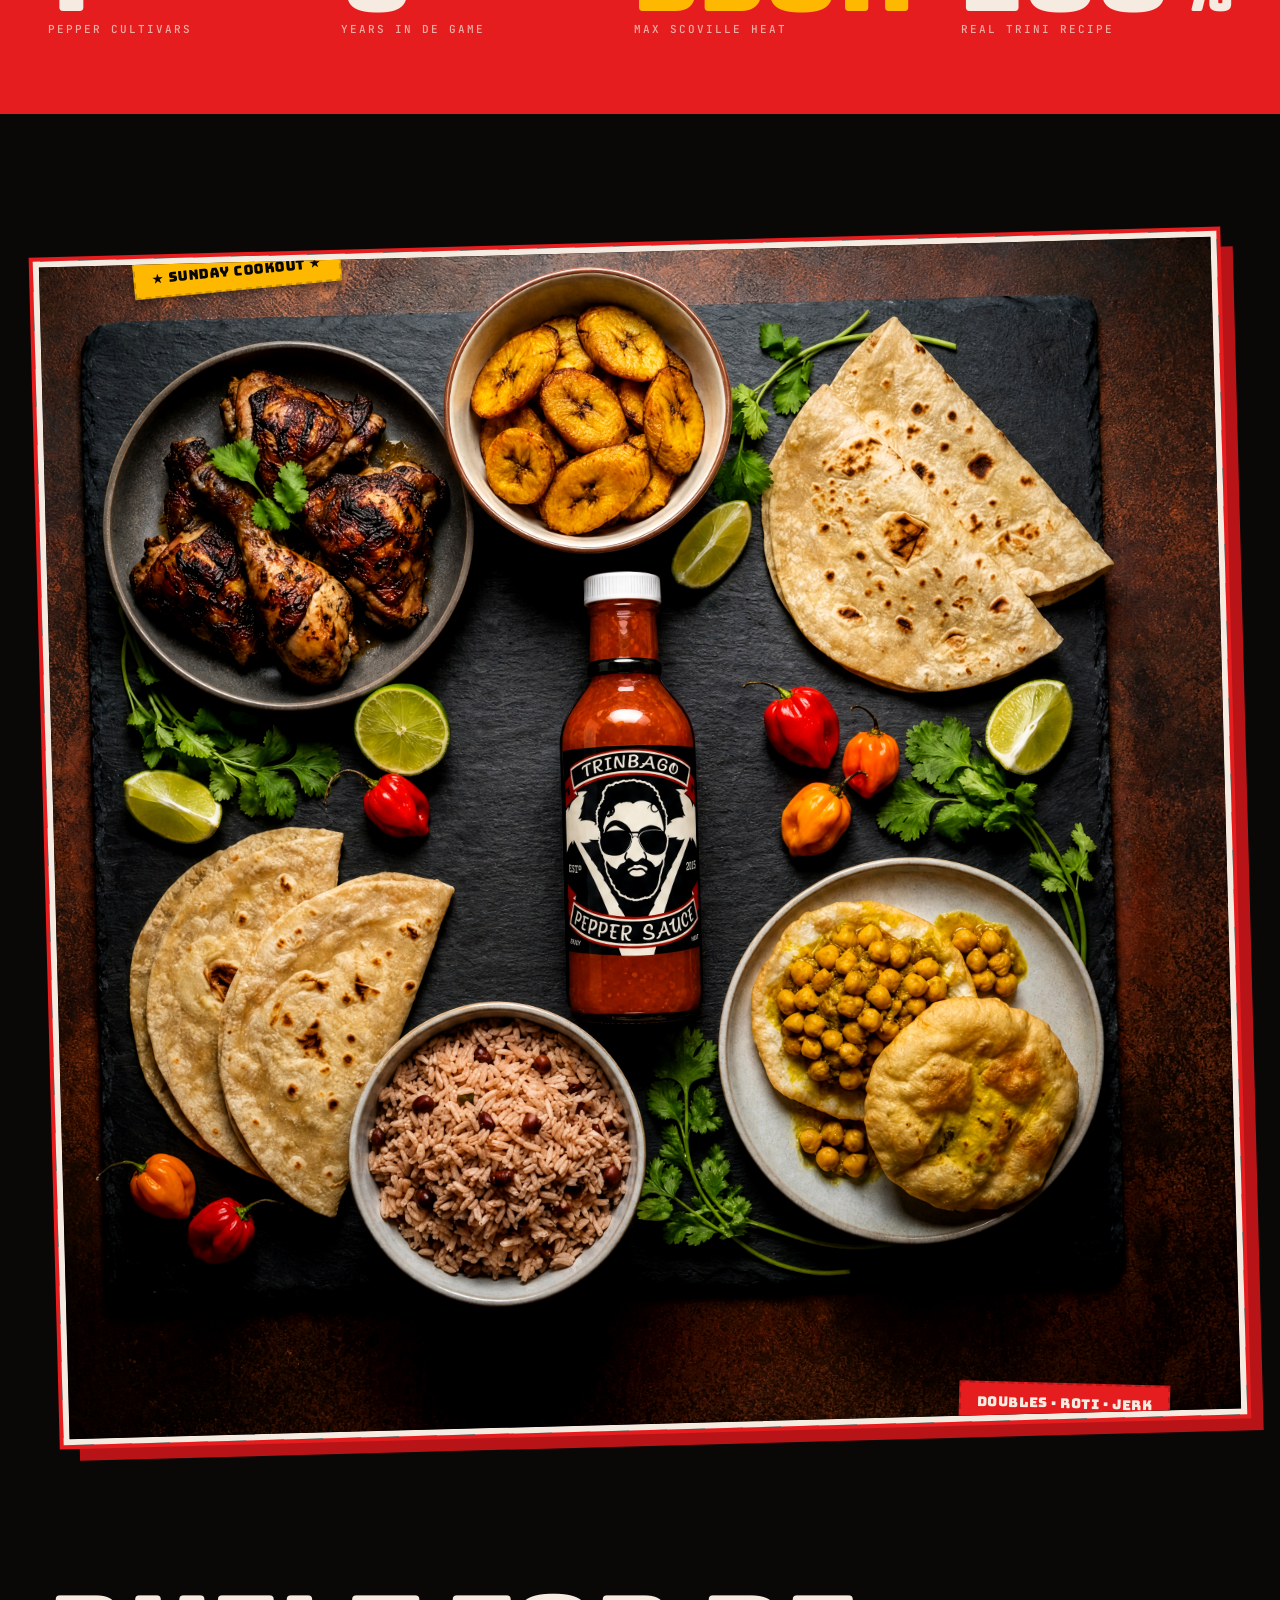
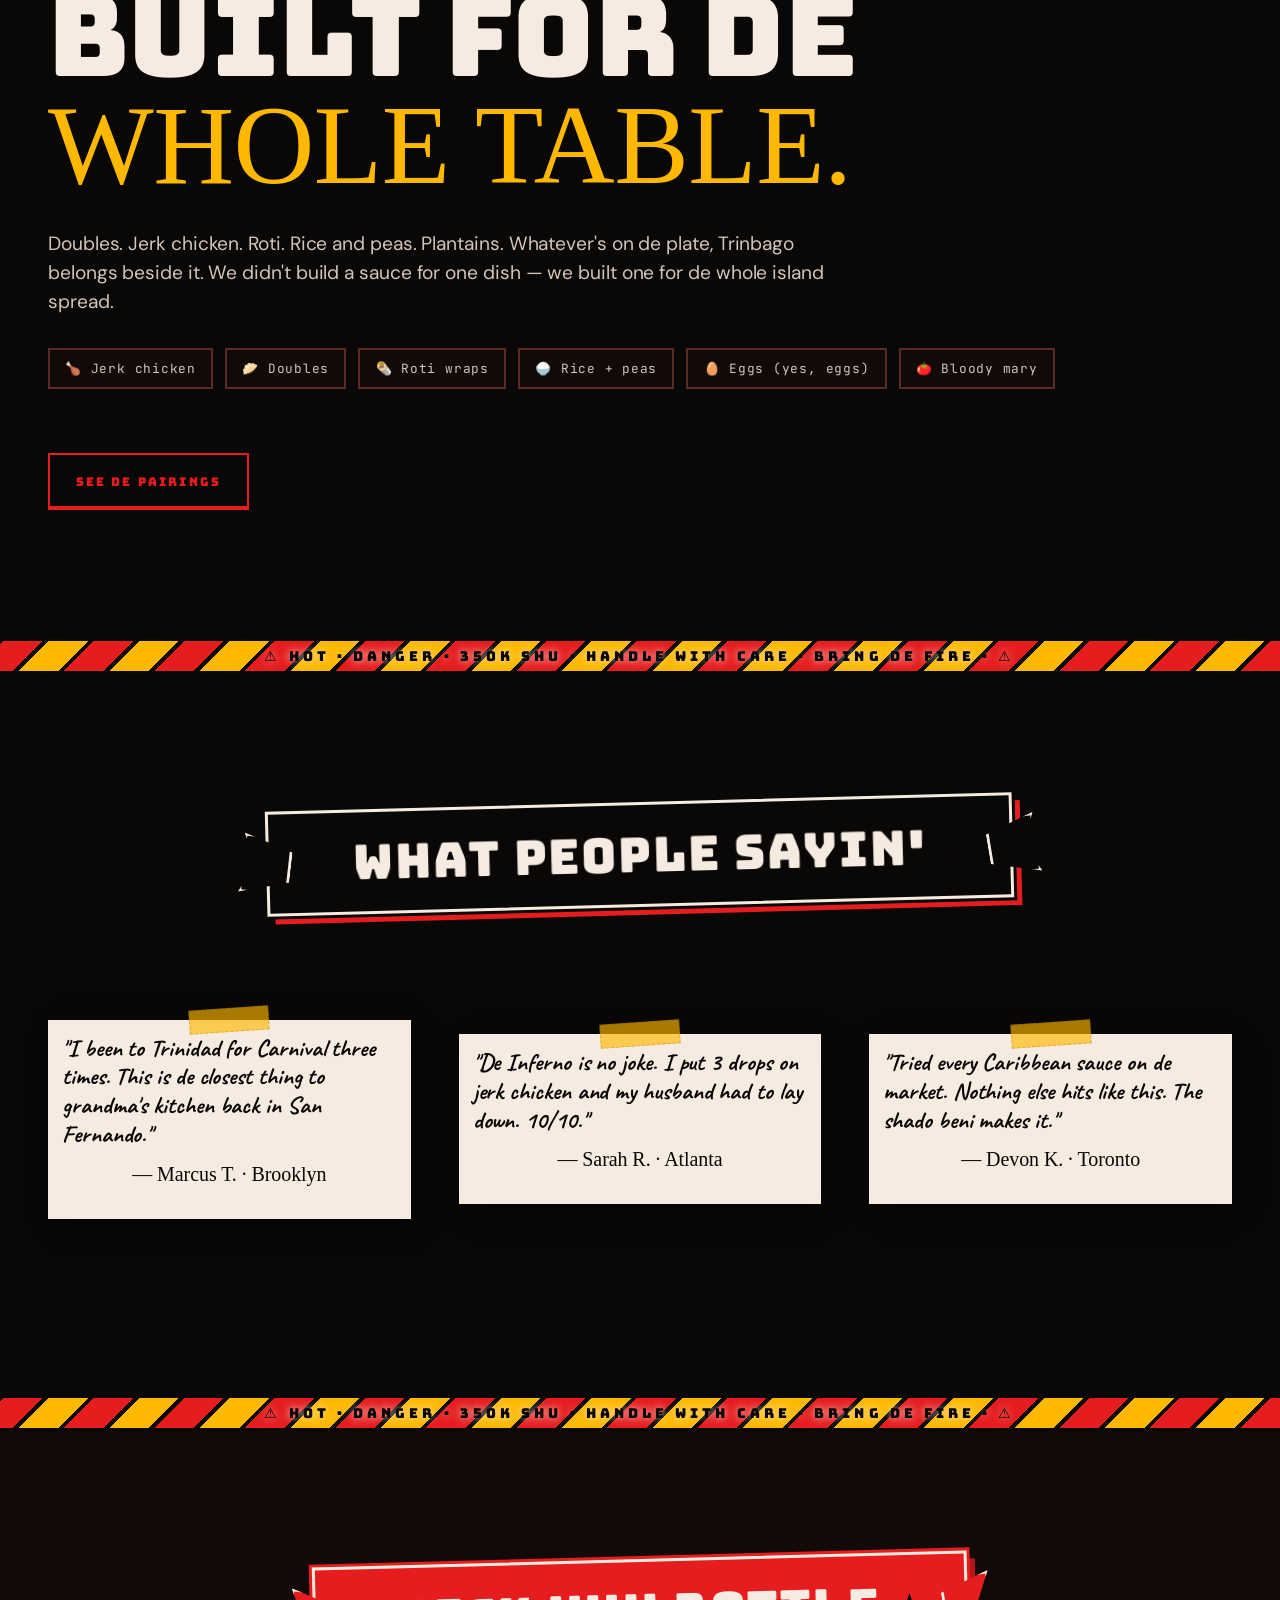
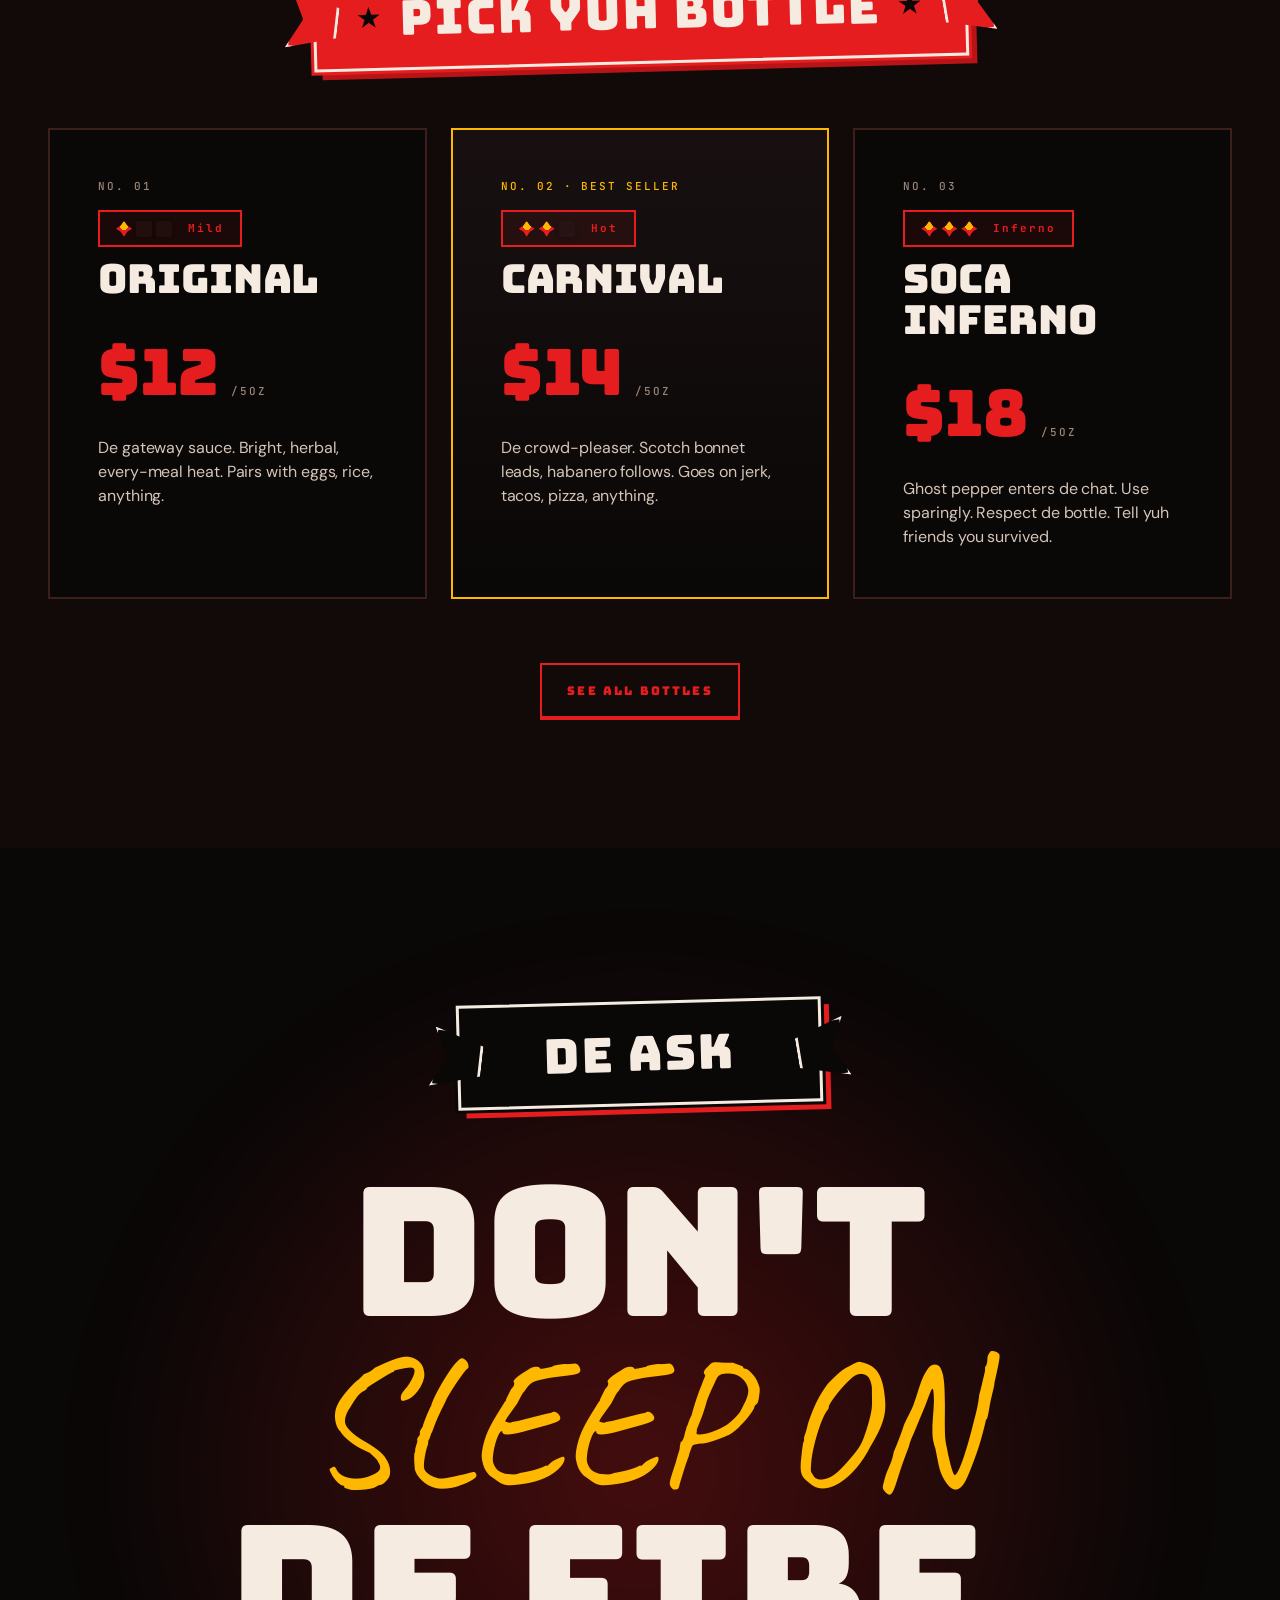
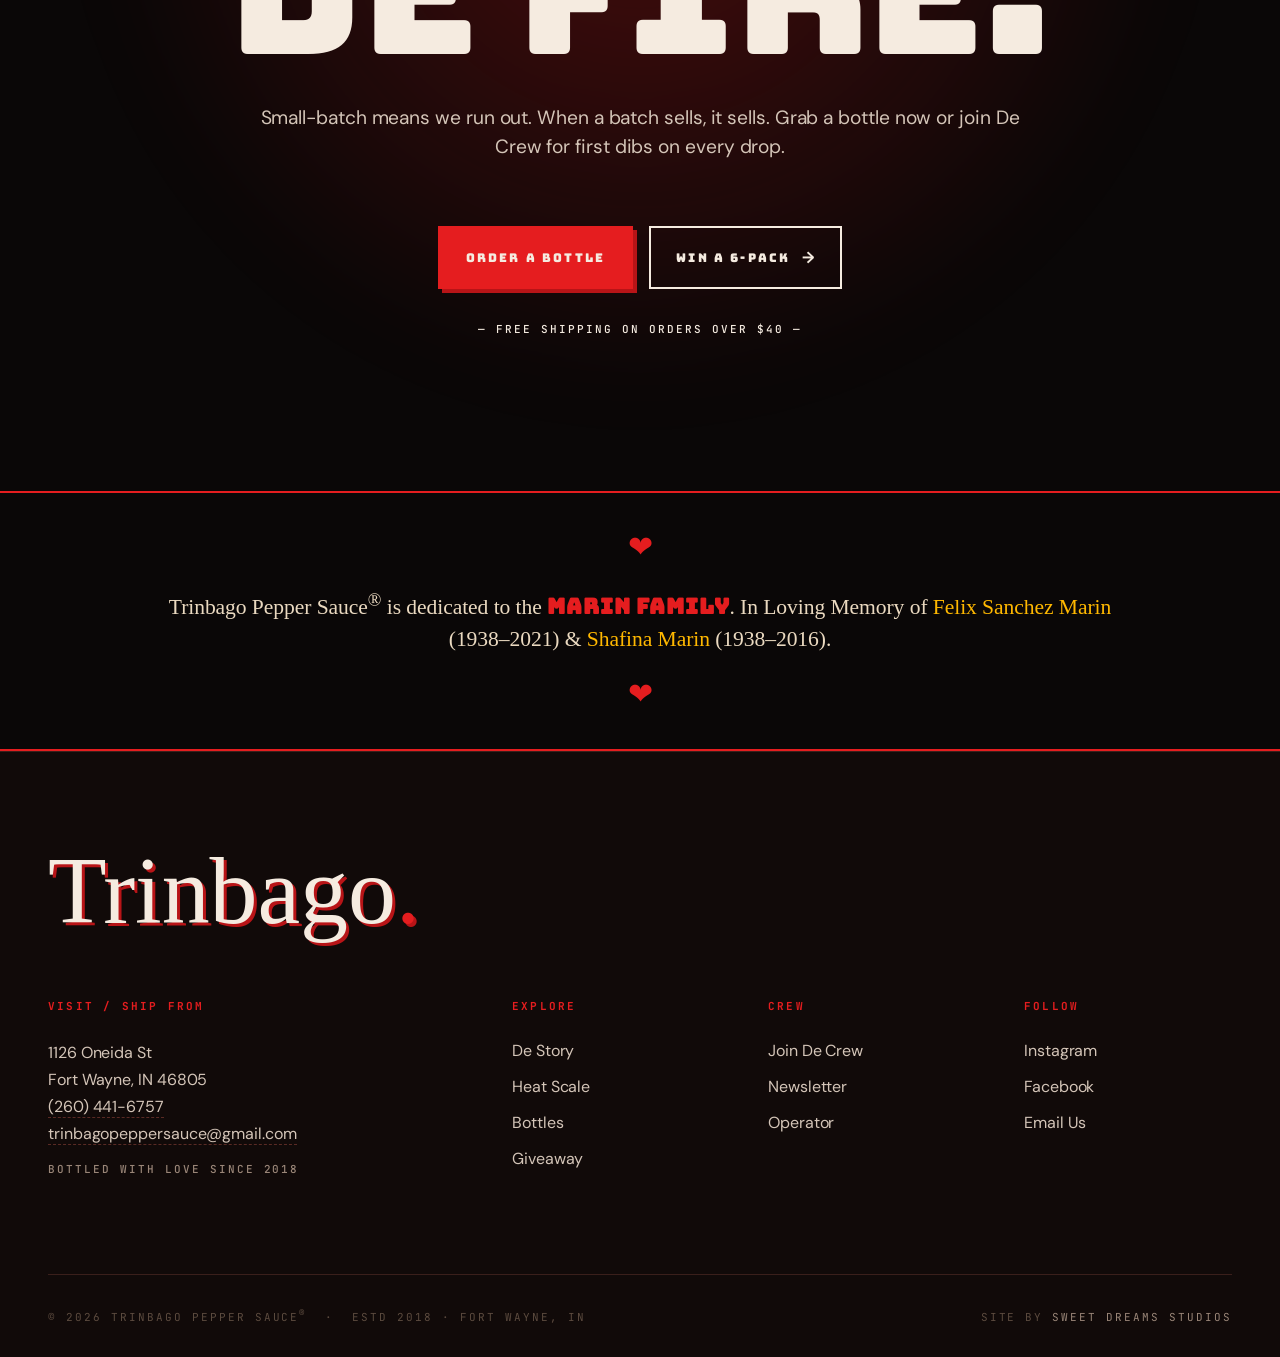
==== commit 3b1ad13c: "fix: hero alignment, btn-drip cream-bar bug, larger floating logo - Hero text now sits closer to the" ====
--- a/index.html
+++ b/index.html
@@ -563,15 +563,15 @@
     z-index: 2;
     width: 100%;
     display: grid;
-    grid-template-columns: 1fr 1fr;
+    grid-template-columns: 0.85fr 1.15fr;
     gap: var(--gutter);
     align-items: center;
     min-height: calc(100svh - 8rem);
   }
   .hero-photo-text {
     grid-column: 2;
-    max-width: 580px;
-    justify-self: end;
+    max-width: 640px;
+    padding-left: clamp(0rem, 3vw, 3rem);
   }
   .hero-photo-text .hero-title {
     font-size: clamp(3.5rem, 10vw, 9rem);
--- a/styles/globals.css
+++ b/styles/globals.css
@@ -964,17 +964,17 @@
   position: fixed;
   bottom: var(--s-6);
   right: var(--s-6);
-  width: 96px;
-  height: 96px;
+  width: 154px;
+  height: 154px;
   z-index: 40;
   cursor: pointer;
-  filter: drop-shadow(0 4px 16px var(--pepper-glow));
+  filter: drop-shadow(0 6px 22px var(--pepper-glow));
   animation: spinSlow 20s linear infinite;
   transition: transform var(--dur) var(--ease-bounce);
 }
 .floating-brand:hover {
   animation-play-state: paused;
-  transform: scale(1.15);
+  transform: scale(1.12);
 }
 .floating-brand img {
   width: 100%;
@@ -987,7 +987,7 @@
   to { transform: rotate(360deg); }
 }
 @media (max-width: 600px) {
-  .floating-brand { width: 64px; height: 64px; bottom: var(--s-4); right: var(--s-4); }
+  .floating-brand { width: 102px; height: 102px; bottom: var(--s-4); right: var(--s-4); }
 }
 
 /* ---------- Bottle showcase — 3D hover tilt ---------- */
@@ -1047,29 +1047,25 @@
   z-index: -1;
 }
 
-/* ---------- Drip-bottom effect for big CTAs ---------- */
+/* ---------- Drip-bottom effect for big CTAs (SVG, no overflow tricks) ---------- */
 .btn-drip {
   position: relative;
-  overflow: visible;
 }
 .btn-drip::after {
   content: '';
   position: absolute;
-  bottom: -8px;
-  left: 0; right: 0;
-  height: 14px;
-  background:
-    radial-gradient(circle at 12% 0, currentColor 0 5px, transparent 5px),
-    radial-gradient(circle at 30% 0, currentColor 0 7px, transparent 7px),
-    radial-gradient(circle at 50% 0, currentColor 0 4px, transparent 4px),
-    radial-gradient(circle at 70% 0, currentColor 0 6px, transparent 6px),
-    radial-gradient(circle at 88% 0, currentColor 0 5px, transparent 5px);
-  background-size: 100% 14px;
-  background-repeat: no-repeat;
-  background-position: 0 -10px;
+  bottom: -10px;
+  left: 0;
+  right: 0;
+  height: 12px;
+  background-color: var(--pepper);
+  -webkit-mask: url("data:image/svg+xml;utf8,<svg xmlns='http://www.w3.org/2000/svg' viewBox='0 0 200 12' preserveAspectRatio='none'><path d='M0 0 L200 0 L200 2 C190 11 178 4 168 9 C158 12 148 3 138 8 C128 11 118 5 108 10 C98 4 88 12 78 7 C68 11 58 4 48 9 C38 12 28 5 18 10 C8 4 4 7 0 6 Z' fill='black'/></svg>") center/100% 100% no-repeat;
+          mask: url("data:image/svg+xml;utf8,<svg xmlns='http://www.w3.org/2000/svg' viewBox='0 0 200 12' preserveAspectRatio='none'><path d='M0 0 L200 0 L200 2 C190 11 178 4 168 9 C158 12 148 3 138 8 C128 11 118 5 108 10 C98 4 88 12 78 7 C68 11 58 4 48 9 C38 12 28 5 18 10 C8 4 4 7 0 6 Z' fill='black'/></svg>") center/100% 100% no-repeat;
   pointer-events: none;
-  opacity: 0.85;
-}
+  filter: drop-shadow(0 2px 0 var(--pepper-deep));
+}
+.btn-primary.btn-drip::after { background-color: var(--pepper); }
+.btn-pepper.btn-drip::after { background-color: var(--pepper); }
 
 /* ---------- Pepper trail cursor (hover hint) ---------- */
 .pepper-cursor, .pepper-cursor a, .pepper-cursor button {
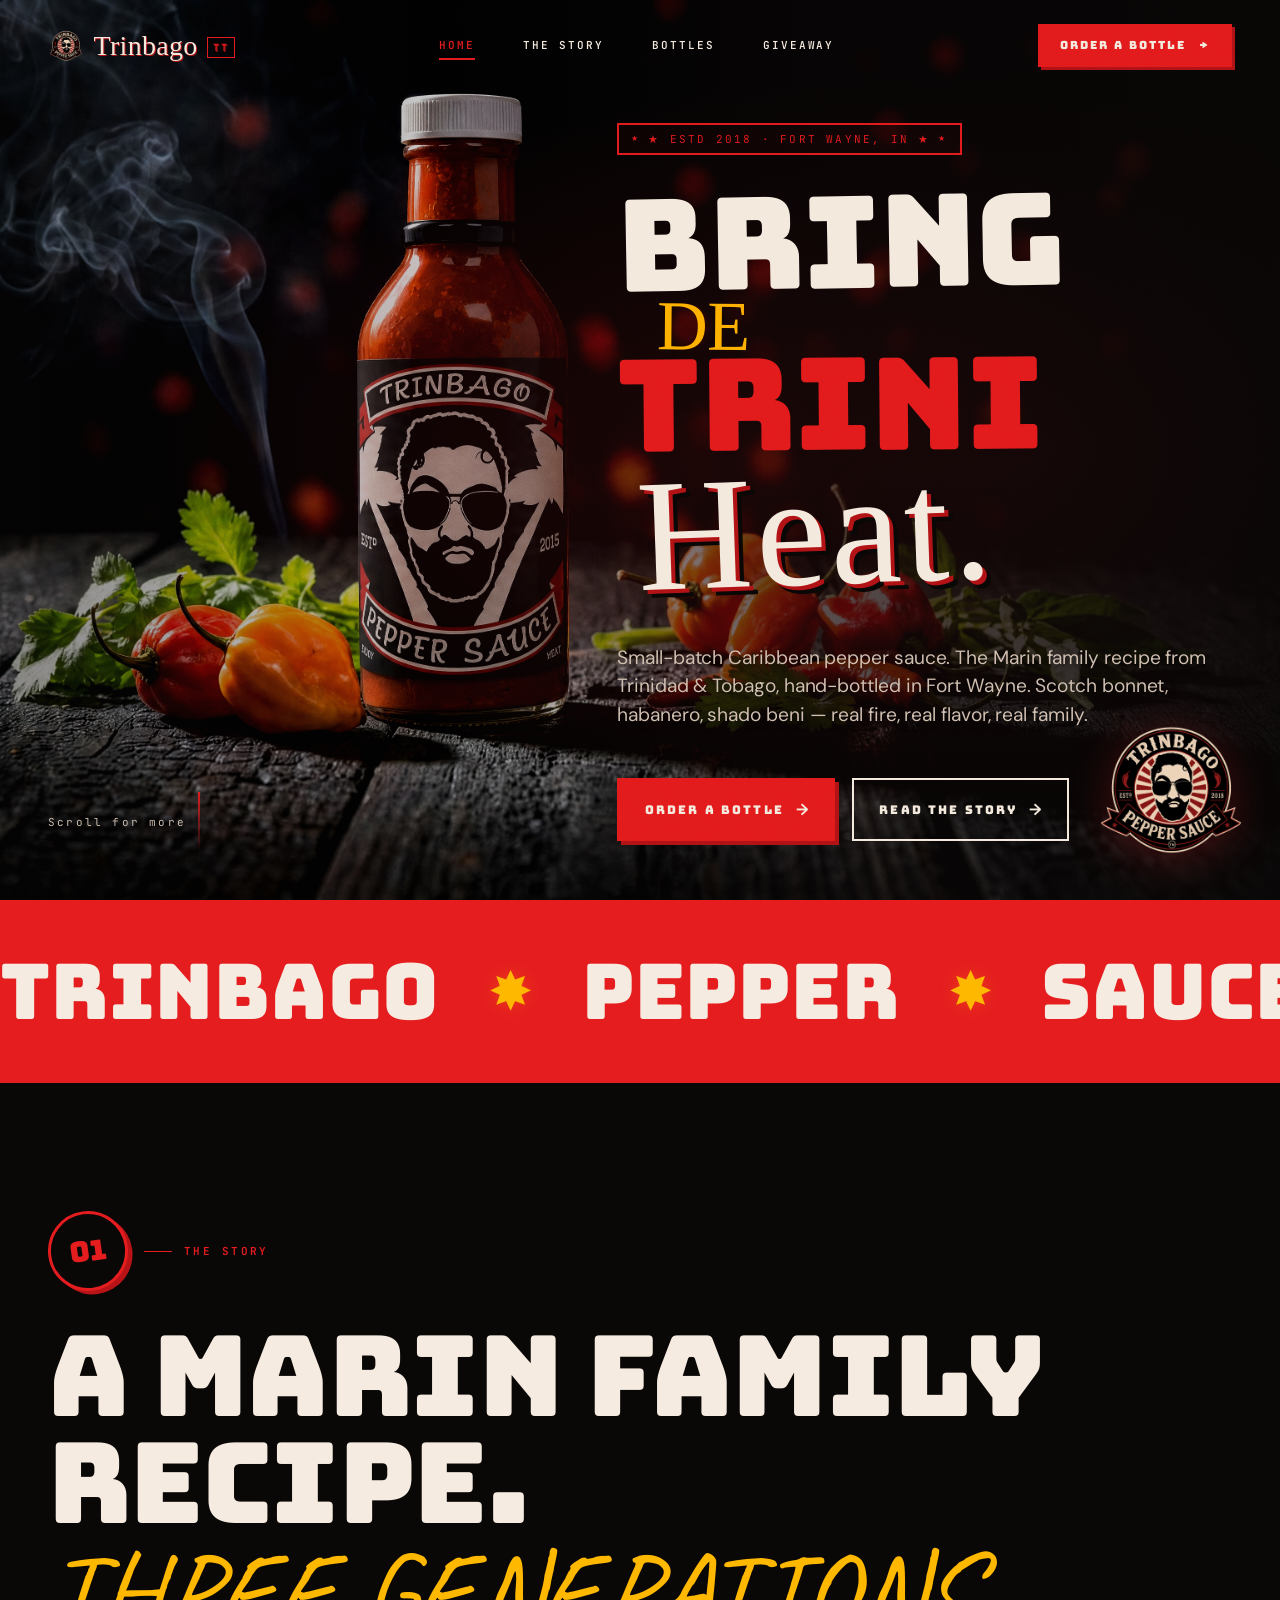
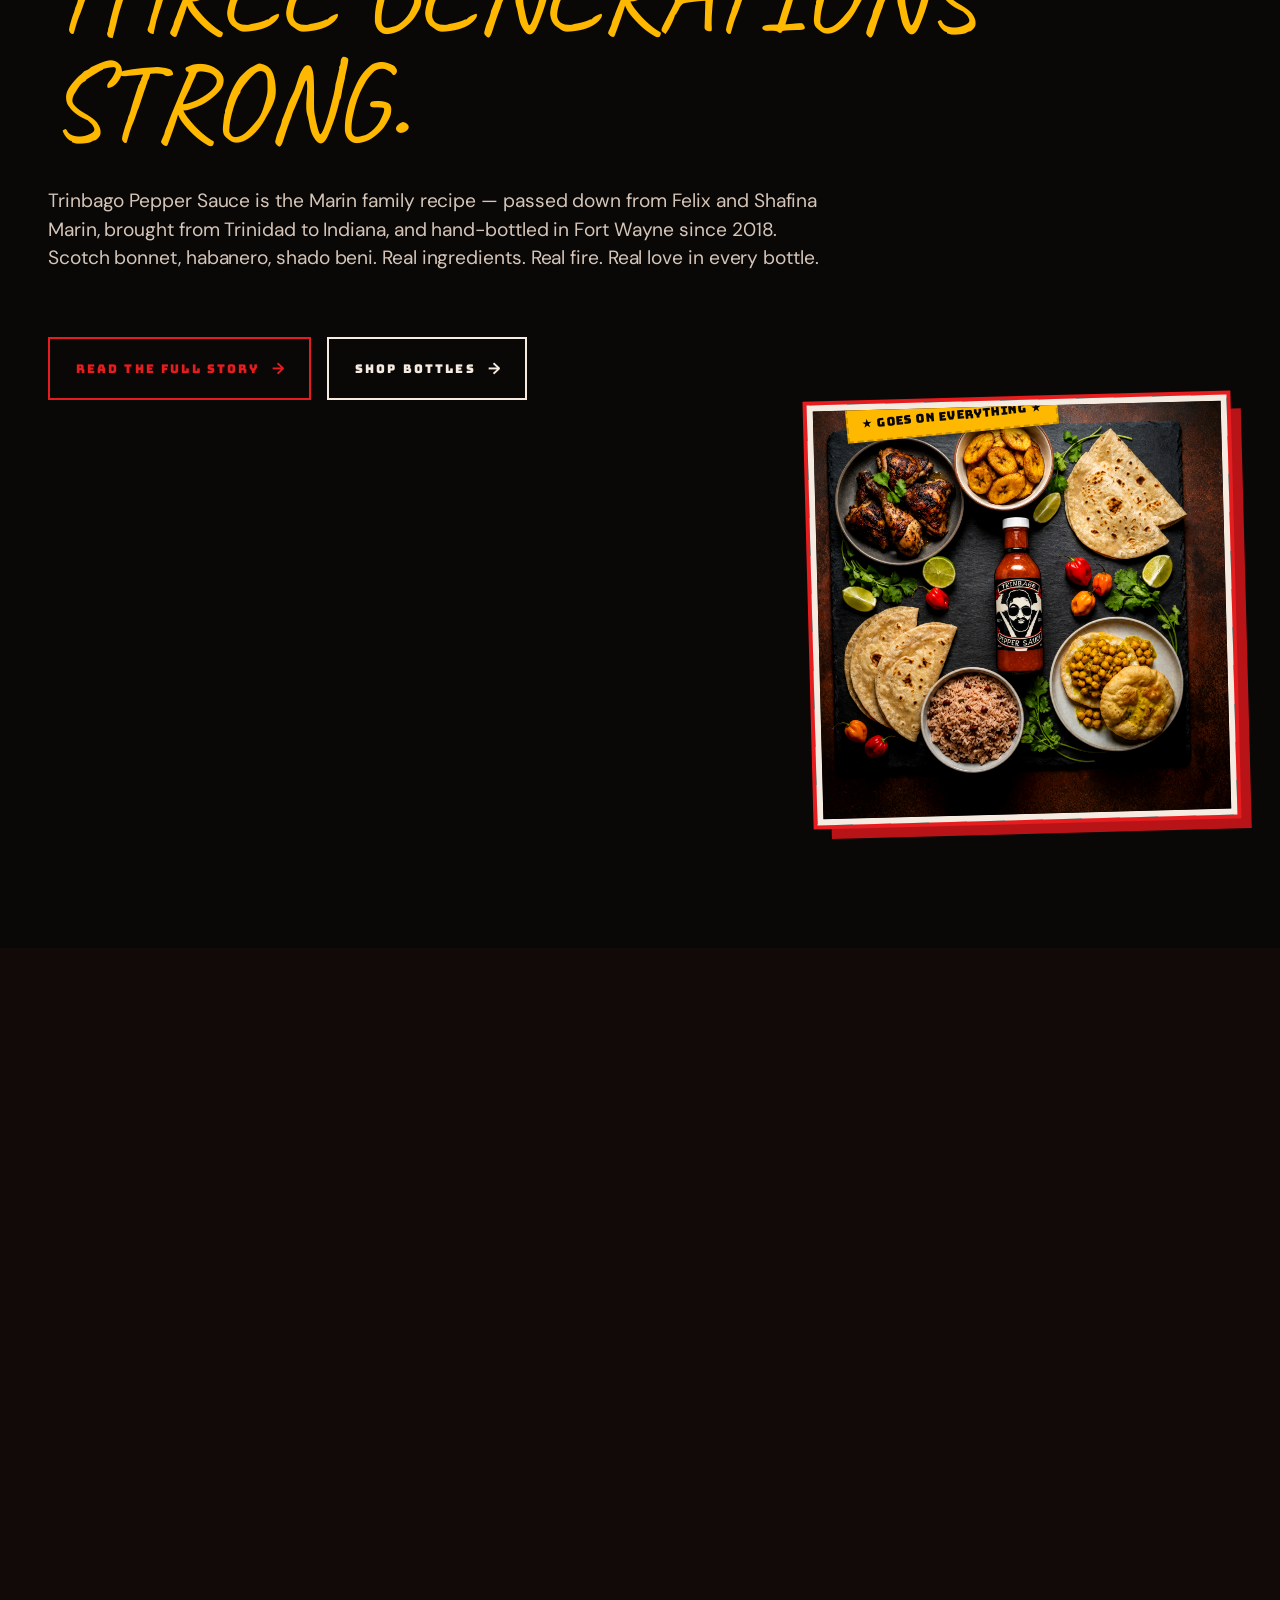
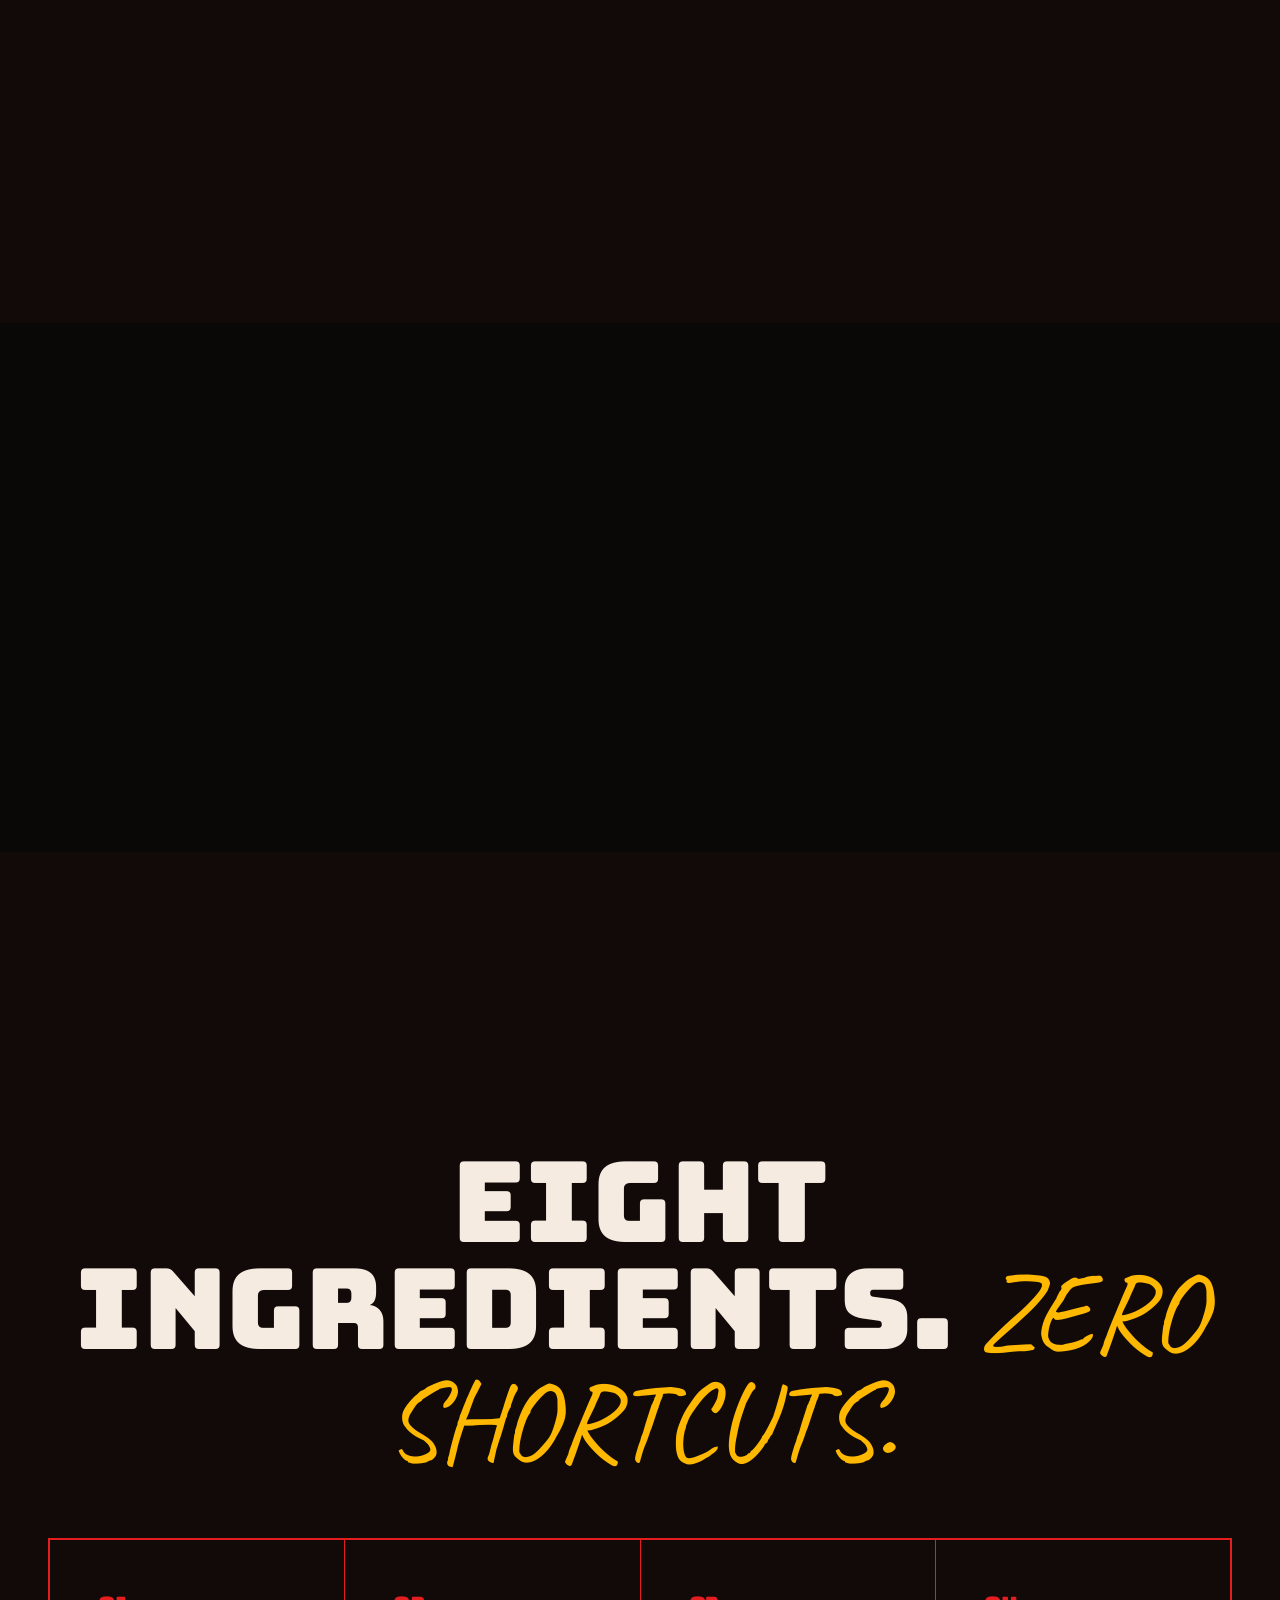
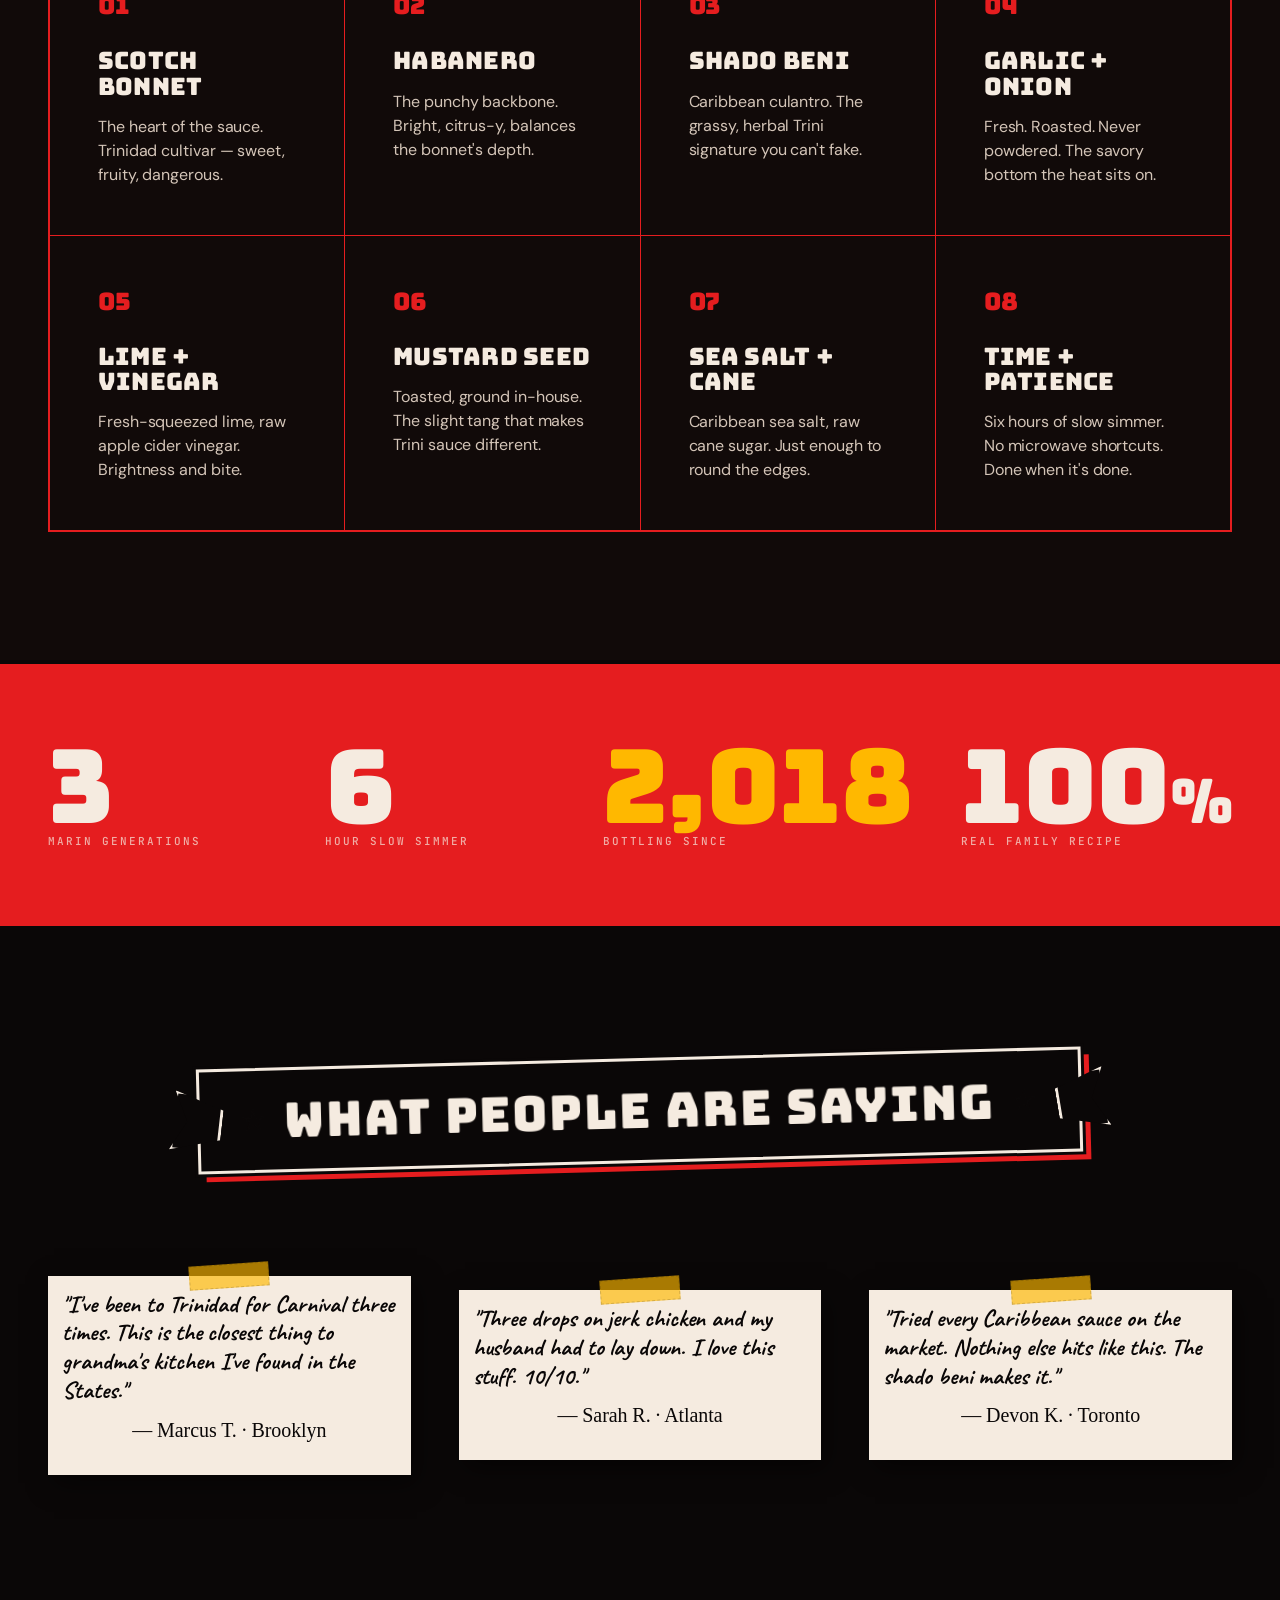
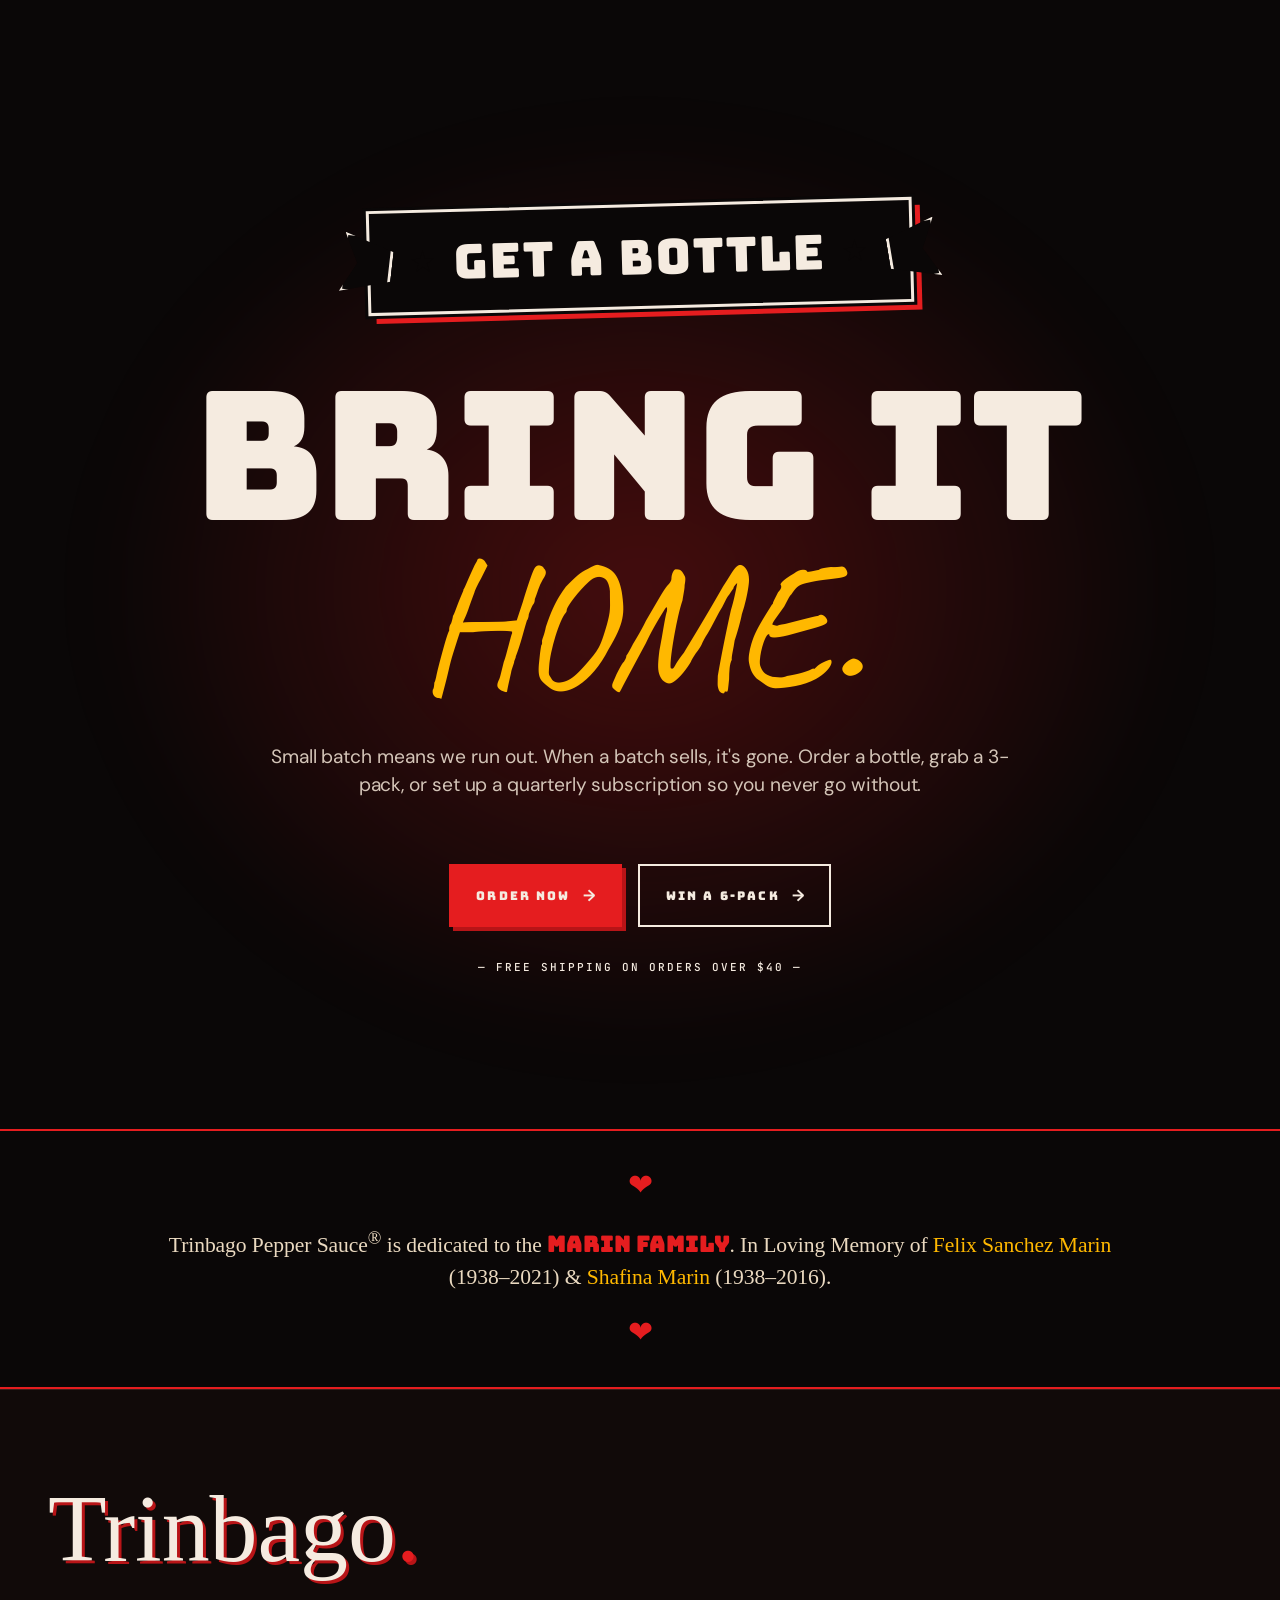
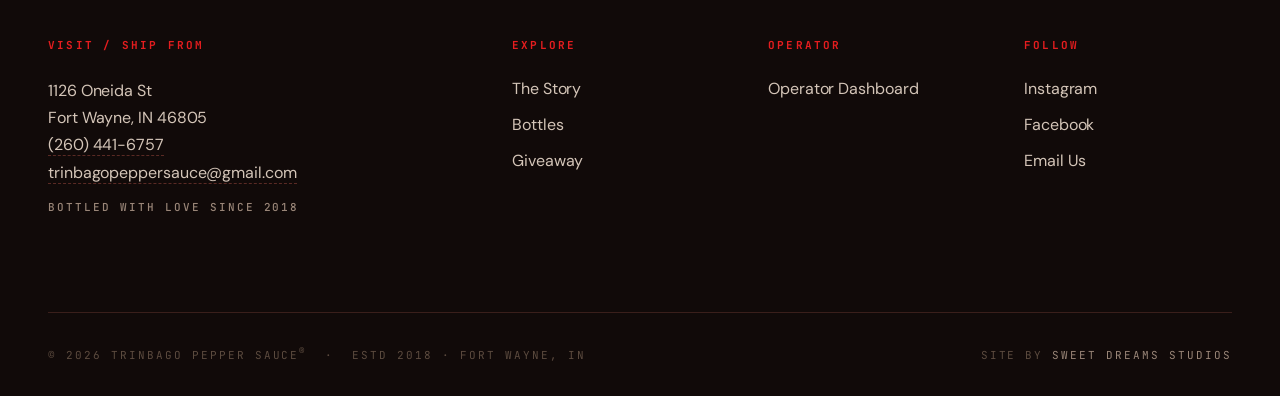
==== commit 2274a3d8: "fix: button hovers, single-product model, less patois, fewer fake photos This is one sauce, not thre" ====
--- a/index.html
+++ b/index.html
@@ -3,10 +3,10 @@
 <head>
 <meta charset="UTF-8" />
 <meta name="viewport" content="width=device-width, initial-scale=1.0" />
-<title>Trinbago Pepper Sauce — Bring De Trini Heat. Estd 2018.</title>
-<meta name="description" content="Hand-crafted Caribbean pepper sauce, born in Trinidad &amp; Tobago. Small-batch scotch bonnet heat, family recipe, real fire. From de island to your table." />
-<meta property="og:title" content="Trinbago Pepper Sauce — Bring De Trini Heat" />
-<meta property="og:description" content="Real Caribbean pepper sauce. Small batch. Scotch bonnet fire. Bottled with love since 2018." />
+<title>Trinbago Pepper Sauce — Bring de Trini Heat. Estd 2018.</title>
+<meta name="description" content="Hand-crafted Caribbean pepper sauce, born in Trinidad &amp; Tobago. The Marin family recipe, hand-bottled in Fort Wayne since 2018." />
+<meta property="og:title" content="Trinbago Pepper Sauce — Bring de Trini Heat" />
+<meta property="og:description" content="Real Caribbean pepper sauce. The Marin family recipe. Hand-bottled in Fort Wayne since 2018." />
 <meta property="og:type" content="website" />
 <meta property="og:image" content="assets/img/Logo.png" />
 
@@ -26,12 +26,11 @@
   </a>
   <div class="nav-links" id="navLinks">
     <a href="index.html" class="nav-link" aria-current="page">Home</a>
-    <a href="about.html" class="nav-link">De Story</a>
-    <a href="experience.html" class="nav-link">Heat Scale</a>
+    <a href="about.html" class="nav-link">The Story</a>
     <a href="pricing.html" class="nav-link">Bottles</a>
     <a href="giveaway.html" class="nav-link">Giveaway</a>
   </div>
-  <a href="join.html" class="nav-cta">Join De Crew <span aria-hidden="true">→</span></a>
+  <a href="pricing.html" class="nav-cta">Order a Bottle <span aria-hidden="true">→</span></a>
   <button class="nav-toggle" id="navToggle" aria-label="Toggle menu">
     <span></span><span></span><span></span>
   </button>
@@ -40,12 +39,11 @@
 <!-- HERO — full-bleed bottle photography, text on the right, scroll-zoom-fade -->
 <header class="hero hero-photo" id="heroPhoto">
   <div class="hero-photo-bg" id="heroPhotoBg">
-    <img src="assets/img/hero-bottle.png" alt="Trinbago Pepper Sauce bottle on rustic table with peppers" id="heroPhotoImg" />
+    <img src="assets/img/hero-bottle.png" alt="Trinbago Pepper Sauce bottle on a rustic dark table with scotch bonnet peppers" id="heroPhotoImg" />
     <div class="hero-photo-overlay"></div>
   </div>
 
   <div class="wrap hero-photo-wrap">
-    <!-- Text on the right side, beside the bottle in the photo -->
     <div class="hero-photo-text">
       <div class="stamp fade-up" style="animation-delay:0.15s;">★ Estd 2018 · Fort Wayne, IN ★</div>
       <h1 class="display fade-up hero-title" style="animation-delay:0.3s;">
@@ -55,135 +53,98 @@
         <span class="line line-4 script-shout">Heat.</span>
       </h1>
       <p class="lead fade-up hero-lead" style="animation-delay:0.7s;">
-        Small-batch Caribbean pepper sauce. Family recipe from Trinidad &amp; Tobago, hand-bottled in Fort Wayne. Scotch bonnet, habanero, shado beni — real fire, real flavor, real Trini.
+        Small-batch Caribbean pepper sauce. The Marin family recipe from Trinidad &amp; Tobago, hand-bottled in Fort Wayne. Scotch bonnet, habanero, shado beni — real fire, real flavor, real family.
       </p>
       <div class="fade-up flex gap-4 hero-ctas" style="animation-delay:0.9s; flex-wrap:wrap;">
-        <a href="pricing.html" class="btn btn-primary btn-arrow btn-drip">Grab a Bottle</a>
-        <a href="experience.html" class="btn btn-arrow">See De Heat Scale</a>
-      </div>
-    </div>
-  </div>
-
-  <div class="scroll-indicator">Scroll fuh more</div>
+        <a href="pricing.html" class="btn btn-primary btn-arrow">Order a Bottle</a>
+        <a href="about.html" class="btn btn-arrow">Read the Story</a>
+      </div>
+    </div>
+  </div>
+
+  <div class="scroll-indicator">Scroll for more</div>
 </header>
 
-<!-- CAUTION TAPE — heat warning between sections -->
-<div class="caution-tape" aria-hidden="true"></div>
-
-<!-- MARQUEE — bold pepper red -->
+<!-- MARQUEE -->
 <section class="marquee" aria-hidden="true">
   <div class="marquee-track">
     <span class="marquee-item">Trinbago</span>
     <span class="marquee-item">Pepper</span>
-    <span class="marquee-item">Fire</span>
-    <span class="marquee-item">Island</span>
+    <span class="marquee-item">Sauce</span>
+    <span class="marquee-item">Estd 2018</span>
     <span class="marquee-item">Trinbago</span>
     <span class="marquee-item">Pepper</span>
-    <span class="marquee-item">Fire</span>
-    <span class="marquee-item">Island</span>
+    <span class="marquee-item">Sauce</span>
+    <span class="marquee-item">Estd 2018</span>
   </div>
   <div class="marquee-track" aria-hidden="true">
     <span class="marquee-item">Trinbago</span>
     <span class="marquee-item">Pepper</span>
-    <span class="marquee-item">Fire</span>
-    <span class="marquee-item">Island</span>
+    <span class="marquee-item">Sauce</span>
+    <span class="marquee-item">Estd 2018</span>
     <span class="marquee-item">Trinbago</span>
     <span class="marquee-item">Pepper</span>
-    <span class="marquee-item">Fire</span>
-    <span class="marquee-item">Island</span>
-  </div>
-</section>
-
-<!-- INTERACTIVE HEAT SLIDER — unique brand feature -->
-<section class="section section-tight">
-  <div class="wrap">
-    <div class="ribbon-row" data-reveal>
-      <div class="ribbon"><span class="star">★</span> How Much Heat Yuh Want? <span class="star">★</span></div>
-    </div>
-
-    <div class="grid-12 mt-8">
-      <div style="grid-column: 1 / span 5;" data-reveal>
-        <p class="lead">Slide it. We'll match yuh to de bottle. <span class="editorial text-scotch" style="font-size:1.4em;">Real talk:</span> if yuh ain't sure, start at Carnival. Most of De Crew lives there.</p>
-      </div>
-      <div style="grid-column: 7 / -1;" data-reveal data-delay="2">
-        <div class="scoville-slider">
-          <div class="mono text-dim">Scoville Heat Units</div>
-          <div class="heat-display" id="heatDisplay">120,000</div>
-          <input type="range" id="heatSlider" min="0" max="350" value="120" step="10" aria-label="Heat slider" />
-          <div class="heat-bar-labels">
-            <span>0K</span>
-            <span>100K</span>
-            <span>200K</span>
-            <span>350K</span>
-          </div>
-          <div class="verdict" id="heatVerdict">→ Yuh built fuh de Carnival bottle.</div>
-          <a href="pricing.html" id="heatCTA" class="btn btn-pepper btn-arrow mt-6">Grab Carnival ($14)</a>
-        </div>
-      </div>
-    </div>
-  </div>
-</section>
-
-<!-- CAUTION TAPE TILT -->
-<div class="caution-tape caution-tape-tilt" aria-hidden="true"></div>
-
-<!-- DE STORY — sticker collage layout -->
+    <span class="marquee-item">Sauce</span>
+    <span class="marquee-item">Estd 2018</span>
+  </div>
+</section>
+
+<!-- THE STORY — short intro with food spread on the side -->
 <section class="section">
   <div class="wrap">
-    <div class="grid-12">
-      <div style="grid-column: 1 / span 5;" data-reveal>
-        <div class="polaroid" style="--rot: -4deg;">
-          <img src="assets/img/market-stall.png" alt="Trinidad street market" />
-          <p class="polaroid-caption">— Port of Spain · Sunday market —</p>
-        </div>
-      </div>
-      <div style="grid-column: 7 / -1;">
+    <div class="grid-12" style="align-items: center;">
+      <div style="grid-column: 1 / span 7;">
         <div class="flex gap-4 items-center" data-reveal>
           <div class="section-stamp">01</div>
-          <div class="eyebrow">De Story</div>
+          <div class="eyebrow">The Story</div>
         </div>
         <h2 class="h-1 mt-6" data-reveal>
-          From a <span class="editorial text-scotch">grandma kitchen</span><br />in Port of Spain.
+          A Marin family recipe.<br /><span class="editorial text-scotch">Three generations strong.</span>
         </h2>
         <p class="lead mt-6" data-reveal data-delay="2">
-          Trinbago started in a Trinidad kitchen, with a wooden mortar and a recipe nobody wrote down. Three generations later, we still don't write it down — we just bottle it. Real scotch bonnet. Real shado beni. Real fire.
+          Trinbago Pepper Sauce is the Marin family recipe — passed down from Felix and Shafina Marin, brought from Trinidad to Indiana, and hand-bottled in Fort Wayne since 2018. Scotch bonnet, habanero, shado beni. Real ingredients. Real fire. Real love in every bottle.
         </p>
-        <div class="mt-8" data-reveal data-delay="3">
-          <a href="about.html" class="btn btn-pepper btn-arrow btn-drip">Read De Full Story</a>
+        <div class="mt-8 flex gap-4" style="flex-wrap:wrap;" data-reveal data-delay="3">
+          <a href="about.html" class="btn btn-pepper btn-arrow">Read the Full Story</a>
+          <a href="pricing.html" class="btn btn-arrow">Shop Bottles</a>
         </div>
       </div>
-    </div>
-  </div>
-</section>
-
-<!-- THREE STICKERS — replaces pillar grid with sticker-pack collage -->
+      <div style="grid-column: 9 / -1;" data-reveal data-delay="2">
+        <div class="food-frame food-frame-small">
+          <img src="assets/img/food-spread.png" alt="Trinbago bottle on a Caribbean spread — jerk chicken, doubles, plantains, roti" />
+          <div class="food-tape food-tape-1">★ Goes on Everything ★</div>
+        </div>
+      </div>
+    </div>
+  </div>
+</section>
+
+<!-- HOW WE MAKE IT — 3 stickers, simplified -->
 <section class="section" style="background: var(--bg-1); position:relative; overflow:hidden;">
-  <div style="position:absolute; inset:0; opacity:0.04; background-image: url('assets/img/pepper-texture.png'); background-size: cover; background-position: center;"></div>
-
   <div class="wrap" style="position:relative;">
     <div class="ribbon-row" data-reveal>
-      <div class="ribbon ribbon-dark"><span class="star">★</span> How We Build De Sauce <span class="star">★</span></div>
+      <div class="ribbon ribbon-dark"><span class="star">★</span> How We Make It <span class="star">★</span></div>
     </div>
 
     <div class="sticker-grid mt-8">
       <article class="sticker" style="--rot: -3deg;" data-reveal>
         <div class="sticker-num">/01</div>
-        <h3 class="display sticker-title">Grow</h3>
-        <p>Caribbean farms. Trinidad scotch bonnet, Tobago habanero, ghost pepper from de back yard. Picked ripe, picked when de heat is at its peak.</p>
-        <div class="sticker-tag">Real Peppa</div>
+        <h3 class="display sticker-title">Real Peppers</h3>
+        <p>Scotch bonnet, habanero, shado beni — fresh, never powdered. The same peppers Granny Marin used in Trinidad.</p>
+        <div class="sticker-tag">From the Source</div>
       </article>
 
       <article class="sticker sticker--alt" style="--rot: 2deg;" data-reveal data-delay="1">
         <div class="sticker-num">/02</div>
-        <h3 class="display sticker-title">Bottle</h3>
-        <p>Cold-pressed. Slow simmered for 6+ hours. Bottled in 5oz artisan glass. Date stamped, batch numbered, real food respect.</p>
+        <h3 class="display sticker-title">Small Batch</h3>
+        <p>Slow simmered for 6+ hours. Bottled by hand. Date stamped, batch numbered. When a batch sells out, it's gone.</p>
         <div class="sticker-tag">By Hand</div>
       </article>
 
       <article class="sticker sticker--scotch" style="--rot: -2deg;" data-reveal data-delay="2">
         <div class="sticker-num">/03</div>
-        <h3 class="display sticker-title">Burn</h3>
-        <p>Heat is not de point — flavor is. We build sauces that punch first, then linger. Three tiers. One philosophy. Pure Trini fire.</p>
+        <h3 class="display sticker-title">Real Family</h3>
+        <p>The Marin family recipe — passed down three generations, made with the same love today as it was in Granny's kitchen.</p>
         <div class="sticker-tag">With Love</div>
       </article>
     </div>
@@ -195,21 +156,18 @@
   <div class="wrap" style="max-width: 1100px; text-align:center;">
     <div data-reveal style="display:inline-block;">
       <div class="quote-stamp">
-        Yuh ain't taste pepper sauce<br />until you taste real peppa.
-      </div>
-    </div>
-    <div class="mono mt-8 text-faint" data-reveal data-delay="1">— Granny's only marketing line —</div>
-  </div>
-</section>
-
-<!-- CAUTION TAPE -->
-<div class="caution-tape" aria-hidden="true"></div>
-
-<!-- INSIDE DE BOTTLE — paper-cut card grid -->
+        You haven't tasted pepper sauce<br />until you've tasted the real thing.
+      </div>
+    </div>
+    <div class="mono mt-8 text-faint" data-reveal data-delay="1">— Granny Marin's only marketing line —</div>
+  </div>
+</section>
+
+<!-- INSIDE THE BOTTLE — ingredient grid, kept (it's clean and informative) -->
 <section class="section" style="background: var(--bg-1);">
   <div class="wrap">
     <div class="ribbon-row" data-reveal>
-      <div class="ribbon"><span class="star">★</span> Inside De Bottle <span class="star">★</span></div>
+      <div class="ribbon"><span class="star">★</span> Inside the Bottle <span class="star">★</span></div>
     </div>
     <h2 class="h-1 center mt-8" data-reveal>Eight ingredients. <span class="editorial text-scotch">Zero shortcuts.</span></h2>
 
@@ -217,42 +175,42 @@
       <div class="inside-card" data-reveal>
         <div class="inside-num">01</div>
         <h4 class="h-4">Scotch Bonnet</h4>
-        <p class="text-soft">De heart of de sauce. Trinidad cultivar — sweet, fruity, dangerous. 100K-350K Scoville.</p>
+        <p class="text-soft">The heart of the sauce. Trinidad cultivar — sweet, fruity, dangerous.</p>
       </div>
       <div class="inside-card" data-reveal data-delay="1">
         <div class="inside-num">02</div>
-        <h4 class="h-4">Tobago Habanero</h4>
-        <p class="text-soft">Punchier brother. Adds a bright, citrus-y backbone to balance de bonnet's depth.</p>
+        <h4 class="h-4">Habanero</h4>
+        <p class="text-soft">The punchy backbone. Bright, citrus-y, balances the bonnet's depth.</p>
       </div>
       <div class="inside-card" data-reveal data-delay="2">
         <div class="inside-num">03</div>
         <h4 class="h-4">Shado Beni</h4>
-        <p class="text-soft">Caribbean culantro. Gives de sauce its grassy, herbal Trini signature. Yuh can't fake this.</p>
+        <p class="text-soft">Caribbean culantro. The grassy, herbal Trini signature you can't fake.</p>
       </div>
       <div class="inside-card" data-reveal data-delay="3">
         <div class="inside-num">04</div>
         <h4 class="h-4">Garlic + Onion</h4>
-        <p class="text-soft">Fresh. Roasted. Never powdered. Builds de savory bottom de heat sits on top of.</p>
+        <p class="text-soft">Fresh. Roasted. Never powdered. The savory bottom the heat sits on.</p>
       </div>
       <div class="inside-card" data-reveal>
         <div class="inside-num">05</div>
         <h4 class="h-4">Lime + Vinegar</h4>
-        <p class="text-soft">Fresh-squeezed island lime, raw apple cider vinegar. Brightness and bite.</p>
+        <p class="text-soft">Fresh-squeezed lime, raw apple cider vinegar. Brightness and bite.</p>
       </div>
       <div class="inside-card" data-reveal data-delay="1">
         <div class="inside-num">06</div>
         <h4 class="h-4">Mustard Seed</h4>
-        <p class="text-soft">Toasted, ground in-house. Adds de slight tang that makes Trini sauce different.</p>
+        <p class="text-soft">Toasted, ground in-house. The slight tang that makes Trini sauce different.</p>
       </div>
       <div class="inside-card" data-reveal data-delay="2">
         <div class="inside-num">07</div>
         <h4 class="h-4">Sea Salt + Cane</h4>
-        <p class="text-soft">Caribbean sea salt, raw cane sugar — tiny pinch. Just enough to round de edges.</p>
+        <p class="text-soft">Caribbean sea salt, raw cane sugar. Just enough to round the edges.</p>
       </div>
       <div class="inside-card" data-reveal data-delay="3">
         <div class="inside-num">08</div>
         <h4 class="h-4">Time + Patience</h4>
-        <p class="text-soft">Six hours of slow simmer. No microwave shortcuts. De sauce tells you when it's done.</p>
+        <p class="text-soft">Six hours of slow simmer. No microwave shortcuts. Done when it's done.</p>
       </div>
     </div>
   </div>
@@ -263,124 +221,44 @@
   <div class="wrap">
     <div class="grid grid-4 stats-grid">
       <div data-reveal>
-        <div class="display" style="font-size: clamp(4rem, 8vw, 7rem); line-height: 0.9; color: var(--bone);" data-counter="7">7</div>
-        <div class="mono" style="color: rgba(245,235,224,0.7);">Pepper Cultivars</div>
+        <div class="display" style="font-size: clamp(4rem, 8vw, 7rem); line-height: 0.9; color: var(--bone);" data-counter="3">3</div>
+        <div class="mono" style="color: rgba(245,235,224,0.7);">Marin Generations</div>
       </div>
       <div data-reveal data-delay="1">
         <div class="display" style="font-size: clamp(4rem, 8vw, 7rem); line-height: 0.9; color: var(--bone);" data-counter="6">6</div>
-        <div class="mono" style="color: rgba(245,235,224,0.7);">Years In De Game</div>
+        <div class="mono" style="color: rgba(245,235,224,0.7);">Hour Slow Simmer</div>
       </div>
       <div data-reveal data-delay="2">
-        <div class="display" style="font-size: clamp(4rem, 8vw, 7rem); line-height: 0.9; color: var(--scotch);" data-counter="350" data-suffix="K">350K</div>
-        <div class="mono" style="color: rgba(245,235,224,0.7);">Max Scoville Heat</div>
+        <div class="display" style="font-size: clamp(4rem, 8vw, 7rem); line-height: 0.9; color: var(--scotch);" data-counter="2018">2018</div>
+        <div class="mono" style="color: rgba(245,235,224,0.7);">Bottling Since</div>
       </div>
       <div data-reveal data-delay="3">
         <div class="display" style="font-size: clamp(4rem, 8vw, 7rem); line-height: 0.9; color: var(--bone);">100<span style="font-size:0.6em;">%</span></div>
-        <div class="mono" style="color: rgba(245,235,224,0.7);">Real Trini Recipe</div>
-      </div>
-    </div>
-  </div>
-</section>
-
-<!-- FOOD SPREAD — show the bottle in real Caribbean food context -->
-<section class="section food-section" style="background: var(--bg);">
-  <div class="wrap">
-    <div class="grid-12" style="align-items:center;">
-      <div style="grid-column: 1 / span 6;" data-reveal>
-        <div class="food-frame">
-          <img src="assets/img/food-spread.png" alt="Trinbago bottle on a Caribbean food spread — jerk chicken, doubles, plantains, roti, rice and peas" />
-          <div class="food-tape food-tape-1">★ Sunday Cookout ★</div>
-          <div class="food-tape food-tape-2">Doubles · Roti · Jerk</div>
-        </div>
-      </div>
-      <div style="grid-column: 8 / -1;">
-        <div class="ribbon-row" style="justify-content: flex-start;" data-reveal>
-          <div class="ribbon"><span class="star">★</span> On Every Plate <span class="star">★</span></div>
-        </div>
-        <h2 class="h-1 mt-6" data-reveal data-delay="2">
-          Built for de <br /><span class="editorial text-scotch" style="font-family: var(--font-script);">whole table.</span>
-        </h2>
-        <p class="lead mt-6" data-reveal data-delay="3">
-          Doubles. Jerk chicken. Roti. Rice and peas. Plantains. Whatever's on de plate, Trinbago belongs beside it. We didn't build a sauce for one dish — we built one for de whole island spread.
-        </p>
-        <div class="food-pairings mt-6" data-reveal data-delay="4">
-          <span class="food-pairing">🍗 Jerk chicken</span>
-          <span class="food-pairing">🥟 Doubles</span>
-          <span class="food-pairing">🌯 Roti wraps</span>
-          <span class="food-pairing">🍚 Rice + peas</span>
-          <span class="food-pairing">🥚 Eggs (yes, eggs)</span>
-          <span class="food-pairing">🍅 Bloody mary</span>
-        </div>
-        <div class="mt-8" data-reveal data-delay="5">
-          <a href="experience.html" class="btn btn-pepper btn-arrow btn-drip">See De Pairings</a>
-        </div>
-      </div>
-    </div>
-  </div>
-</section>
-
-<!-- Caution tape -->
-<div class="caution-tape" aria-hidden="true"></div>
+        <div class="mono" style="color: rgba(245,235,224,0.7);">Real Family Recipe</div>
+      </div>
+    </div>
+  </div>
+</section>
 
 <!-- TESTIMONIALS — polaroid-style -->
 <section class="section">
   <div class="wrap">
     <div class="ribbon-row" data-reveal>
-      <div class="ribbon ribbon-dark"><span class="star">★</span> What People Sayin' <span class="star">★</span></div>
+      <div class="ribbon ribbon-dark"><span class="star">★</span> What People Are Saying <span class="star">★</span></div>
     </div>
     <div class="grid grid-3 mt-8 polaroid-row">
       <blockquote class="polaroid" style="--rot: -3deg;" data-reveal>
-        <p class="polaroid-quote">"I been to Trinidad for Carnival three times. This is de closest thing to grandma's kitchen back in San Fernando."</p>
+        <p class="polaroid-quote">"I've been to Trinidad for Carnival three times. This is the closest thing to grandma's kitchen I've found in the States."</p>
         <p class="polaroid-caption">— Marcus T. · Brooklyn</p>
       </blockquote>
       <blockquote class="polaroid" style="--rot: 2deg;" data-reveal data-delay="1">
-        <p class="polaroid-quote">"De Inferno is no joke. I put 3 drops on jerk chicken and my husband had to lay down. 10/10."</p>
+        <p class="polaroid-quote">"Three drops on jerk chicken and my husband had to lay down. I love this stuff. 10/10."</p>
         <p class="polaroid-caption">— Sarah R. · Atlanta</p>
       </blockquote>
       <blockquote class="polaroid" style="--rot: -2deg;" data-reveal data-delay="2">
-        <p class="polaroid-quote">"Tried every Caribbean sauce on de market. Nothing else hits like this. The shado beni makes it."</p>
+        <p class="polaroid-quote">"Tried every Caribbean sauce on the market. Nothing else hits like this. The shado beni makes it."</p>
         <p class="polaroid-caption">— Devon K. · Toronto</p>
       </blockquote>
-    </div>
-  </div>
-</section>
-
-<!-- CAUTION TAPE -->
-<div class="caution-tape" aria-hidden="true"></div>
-
-<!-- BOTTLES TEASE — sticker-style -->
-<section class="section" style="background: var(--bg-1);">
-  <div class="wrap">
-    <div class="ribbon-row" data-reveal>
-      <div class="ribbon"><span class="star">★</span> Pick Yuh Bottle <span class="star">★</span></div>
-    </div>
-
-    <div class="grid grid-3 mt-8 tier-grid">
-      <div class="tier-card" data-reveal>
-        <div class="mono text-dim">No. 01</div>
-        <div class="heat-meter mt-4"><span class="pepper-icon"></span><span class="pepper-icon dim"></span><span class="pepper-icon dim"></span><span class="heat-label">Mild</span></div>
-        <h3 class="h-3 mt-3">Original</h3>
-        <div class="tier-price"><span class="text-pepper">$12</span><span class="mono text-dim">/5oz</span></div>
-        <p class="text-soft mt-4">De gateway sauce. Bright, herbal, every-meal heat. Pairs with eggs, rice, anything.</p>
-      </div>
-      <div class="tier-card tier-featured" data-reveal data-delay="1">
-        <div class="mono" style="color: var(--scotch);">No. 02 · Best Seller</div>
-        <div class="heat-meter mt-4"><span class="pepper-icon"></span><span class="pepper-icon"></span><span class="pepper-icon dim"></span><span class="heat-label">Hot</span></div>
-        <h3 class="h-3 mt-3">Carnival</h3>
-        <div class="tier-price"><span class="text-pepper">$14</span><span class="mono text-dim">/5oz</span></div>
-        <p class="text-soft mt-4">De crowd-pleaser. Scotch bonnet leads, habanero follows. Goes on jerk, tacos, pizza, anything.</p>
-      </div>
-      <div class="tier-card" data-reveal data-delay="2">
-        <div class="mono text-dim">No. 03</div>
-        <div class="heat-meter mt-4"><span class="pepper-icon"></span><span class="pepper-icon"></span><span class="pepper-icon"></span><span class="heat-label">Inferno</span></div>
-        <h3 class="h-3 mt-3">Soca Inferno</h3>
-        <div class="tier-price"><span class="text-pepper">$18</span><span class="mono text-dim">/5oz</span></div>
-        <p class="text-soft mt-4">Ghost pepper enters de chat. Use sparingly. Respect de bottle. Tell yuh friends you survived.</p>
-      </div>
-    </div>
-
-    <div class="center mt-8">
-      <a href="pricing.html" class="btn btn-pepper btn-arrow btn-drip">See All Bottles</a>
     </div>
   </div>
 </section>
@@ -390,18 +268,17 @@
   <div style="position:absolute; inset:0; background: radial-gradient(ellipse at center, var(--pepper-glow), transparent 60%); filter: blur(40px); pointer-events:none;"></div>
   <div class="wrap center" style="position:relative;">
     <div class="ribbon-row" data-reveal>
-      <div class="ribbon ribbon-dark"><span class="star">★</span> De Ask <span class="star">★</span></div>
+      <div class="ribbon ribbon-dark"><span class="star">★</span> Get a Bottle <span class="star">★</span></div>
     </div>
     <h2 class="h-mega mt-8 heat-text" data-reveal data-delay="1">
-      Don't<br />
-      <span class="editorial text-scotch">sleep on</span><br />
-      de fire.
+      Bring it<br />
+      <span class="editorial text-scotch">home.</span>
     </h2>
     <p class="lead mt-6" style="margin-inline:auto;" data-reveal data-delay="2">
-      Small-batch means we run out. When a batch sells, it sells. Grab a bottle now or join De Crew for first dibs on every drop.
+      Small batch means we run out. When a batch sells, it's gone. Order a bottle, grab a 3-pack, or set up a quarterly subscription so you never go without.
     </p>
     <div class="mt-8 flex gap-4" style="justify-content:center; flex-wrap:wrap;" data-reveal data-delay="3">
-      <a href="pricing.html" class="btn btn-primary btn-arrow btn-drip">Order a Bottle</a>
+      <a href="pricing.html" class="btn btn-primary btn-arrow">Order Now</a>
       <a href="giveaway.html" class="btn btn-arrow">Win a 6-Pack</a>
     </div>
     <p class="mono text-faint mt-6" data-reveal data-delay="4">— Free shipping on orders over $40 —</p>
@@ -413,11 +290,8 @@
   <div class="wrap memorial-strip-inner">
     <div class="memorial-line">
       <span class="memorial-mark">❤</span>
-      <span>
-        Trinbago Pepper Sauce<sup>®</sup> is dedicated to the <strong>Marin Family</strong>.
-        <br class="memorial-br" />
-        In Loving Memory of <em>Felix Sanchez Marin</em> (1938–2021) &amp; <em>Shafina Marin</em> (1938–2016).
-      </span>
+      <span>Trinbago Pepper Sauce<sup>®</sup> is dedicated to the <strong>Marin Family</strong>.<br class="memorial-br" />
+      In Loving Memory of <em>Felix Sanchez Marin</em> (1938–2021) &amp; <em>Shafina Marin</em> (1938–2016).</span>
       <span class="memorial-mark">❤</span>
     </div>
   </div>
@@ -441,18 +315,15 @@
       <div class="footer-col">
         <h4>Explore</h4>
         <ul>
-          <li><a href="about.html">De Story</a></li>
-          <li><a href="experience.html">Heat Scale</a></li>
+          <li><a href="about.html">The Story</a></li>
           <li><a href="pricing.html">Bottles</a></li>
           <li><a href="giveaway.html">Giveaway</a></li>
         </ul>
       </div>
       <div class="footer-col">
-        <h4>Crew</h4>
+        <h4>Operator</h4>
         <ul>
-          <li><a href="join.html">Join De Crew</a></li>
-          <li><a href="join.html">Newsletter</a></li>
-          <li><a href="admin.html">Operator</a></li>
+          <li><a href="admin.html">Operator Dashboard</a></li>
         </ul>
       </div>
       <div class="footer-col">
@@ -471,354 +342,87 @@
   </div>
 </footer>
 
+<!-- Floating brand badge -->
+<a href="pricing.html" class="floating-brand" aria-label="Order a bottle">
+  <img src="assets/img/Logo.png" alt="" />
+</a>
+
 <style>
   /* Memorial strip styles */
-  .memorial-strip {
-    background: var(--bg);
-    border-top: 2px solid var(--pepper);
-    border-bottom: 2px solid var(--pepper);
-    padding: var(--s-6) 0;
-    text-align: center;
-  }
+  .memorial-strip { background: var(--bg); border-top: 2px solid var(--pepper); border-bottom: 2px solid var(--pepper); padding: var(--s-6) 0; text-align: center; }
   .memorial-strip-inner { max-width: 1100px; margin: 0 auto; padding: 0 var(--gutter); }
-  .memorial-line {
-    font-family: var(--font-script);
-    font-size: clamp(1rem, 1.8vw, 1.35rem);
-    line-height: 1.5;
-    color: var(--cream);
-    display: inline-flex;
-    align-items: center;
-    gap: var(--s-4);
-    flex-wrap: wrap;
-    justify-content: center;
-  }
+  .memorial-line { font-family: var(--font-script); font-size: clamp(1rem, 1.8vw, 1.35rem); line-height: 1.5; color: var(--cream); display: inline-flex; align-items: center; gap: var(--s-4); flex-wrap: wrap; justify-content: center; }
   .memorial-line strong { color: var(--pepper); font-family: var(--font-display); letter-spacing: 0.04em; }
   .memorial-line em { color: var(--scotch); font-style: normal; }
-  .memorial-mark {
-    color: var(--pepper);
-    font-size: 1.4em;
-    animation: pulse 2.5s ease-in-out infinite;
-  }
+  .memorial-mark { color: var(--pepper); font-size: 1.4em; animation: pulse 2.5s ease-in-out infinite; }
   .memorial-br { display: none; }
-  @media (max-width: 700px) {
-    .memorial-br { display: inline; }
-  }
-
-  .footer-link {
-    color: var(--text-soft);
-    border-bottom: 1px dashed var(--border-strong);
-    transition: color var(--dur-fast), border-color var(--dur-fast);
-  }
+  @media (max-width: 700px) { .memorial-br { display: inline; } }
+  .footer-link { color: var(--text-soft); border-bottom: 1px dashed var(--border-strong); transition: color var(--dur-fast), border-color var(--dur-fast); }
   .footer-link:hover { color: var(--pepper); border-bottom-color: var(--pepper); }
-</style>
-
-<!-- Floating brand badge -->
-<a href="pricing.html" class="floating-brand" aria-label="Buy a bottle">
-  <img src="assets/img/Logo.png" alt="" />
-</a>
-
-<style>
-  /* ---------- Logo in nav ---------- */
+
+  /* Logo in nav */
   .nav-brand { gap: 0.6rem; }
-  .nav-logo {
-    width: 36px;
-    height: 36px;
-    object-fit: contain;
-    border-radius: 50%;
-  }
-
-  /* ---------- HERO PHOTO — full-bleed bottle, text right ---------- */
-  .hero-photo {
-    min-height: 100svh;
-    position: relative;
-    overflow: hidden;
-    display: flex;
-    align-items: center;
-    padding-top: 6rem;
-    padding-bottom: 2rem;
-  }
-  .hero-photo-bg {
-    position: absolute;
-    inset: 0;
-    z-index: 0;
-    will-change: transform, opacity;
-  }
-  .hero-photo-bg img {
-    width: 100%;
-    height: 100%;
-    object-fit: cover;
-    object-position: 30% center; /* bottle sits left-of-center in source */
-    filter: contrast(1.08) saturate(1.05);
-  }
-  .hero-photo-overlay {
-    position: absolute;
-    inset: 0;
-    background:
-      linear-gradient(90deg, rgba(10,7,7,0.45) 0%, rgba(10,7,7,0.20) 35%, rgba(10,7,7,0.65) 65%, rgba(10,7,7,0.92) 100%),
-      radial-gradient(ellipse at 80% 50%, var(--pepper-glow), transparent 60%);
-    pointer-events: none;
-  }
-  .hero-photo-wrap {
-    position: relative;
-    z-index: 2;
-    width: 100%;
-    display: grid;
-    grid-template-columns: 0.85fr 1.15fr;
-    gap: var(--gutter);
-    align-items: center;
-    min-height: calc(100svh - 8rem);
-  }
-  .hero-photo-text {
-    grid-column: 2;
-    max-width: 640px;
-    padding-left: clamp(0rem, 3vw, 3rem);
-  }
-  .hero-photo-text .hero-title {
-    font-size: clamp(3.5rem, 10vw, 9rem);
-    line-height: 0.92;
-    margin-top: var(--s-6);
-  }
-  .hero-photo-text .hero-title .line {
-    display: block;
-    transform-origin: left;
-  }
+  .nav-logo { width: 36px; height: 36px; object-fit: contain; border-radius: 50%; }
+
+  /* HERO PHOTO — full-bleed bottle, text right */
+  .hero-photo { min-height: 100svh; position: relative; overflow: hidden; display: flex; align-items: center; padding-top: 6rem; padding-bottom: 2rem; }
+  .hero-photo-bg { position: absolute; inset: 0; z-index: 0; will-change: transform, opacity; }
+  .hero-photo-bg img { width: 100%; height: 100%; object-fit: cover; object-position: 30% center; filter: contrast(1.08) saturate(1.05); }
+  .hero-photo-overlay { position: absolute; inset: 0; background: linear-gradient(90deg, rgba(10,7,7,0.45) 0%, rgba(10,7,7,0.20) 35%, rgba(10,7,7,0.65) 65%, rgba(10,7,7,0.92) 100%), radial-gradient(ellipse at 80% 50%, var(--pepper-glow), transparent 60%); pointer-events: none; }
+  .hero-photo-wrap { position: relative; z-index: 2; width: 100%; display: grid; grid-template-columns: 0.85fr 1.15fr; gap: var(--gutter); align-items: center; min-height: calc(100svh - 8rem); }
+  .hero-photo-text { grid-column: 2; max-width: 640px; padding-left: clamp(0rem, 3vw, 3rem); }
+  .hero-photo-text .hero-title { font-size: clamp(3.5rem, 10vw, 9rem); line-height: 0.92; margin-top: var(--s-6); }
+  .hero-photo-text .hero-title .line { display: block; transform-origin: left; }
   .hero-photo-text .hero-title .line-1 { transform: rotate(-1deg); }
-  .hero-photo-text .hero-title .line-2 {
-    transform: rotate(0.5deg) translateX(40px);
-    font-family: var(--font-script);
-    color: var(--scotch);
-    font-size: 0.55em;
-    line-height: 0.6;
-  }
+  .hero-photo-text .hero-title .line-2 { transform: rotate(0.5deg) translateX(40px); font-family: var(--font-script); color: var(--scotch); font-size: 0.55em; line-height: 0.6; }
   .hero-photo-text .hero-title .line-3 { transform: rotate(-0.5deg); }
-  .hero-photo-text .hero-title .line-4.script-shout {
-    font-family: var(--font-script);
-    color: var(--bone);
-    font-size: 1.25em;
-    text-shadow:
-      4px 4px 0 var(--pepper-deep),
-      8px 8px 0 var(--bg);
-    transform: rotate(-2deg) translateX(20px);
-    text-transform: none;
-    letter-spacing: 0.02em;
-  }
-  .hero-photo-text .hero-lead {
-    margin-top: var(--s-6);
-    text-shadow: 0 2px 8px rgba(0,0,0,0.6);
-  }
+  .hero-photo-text .hero-title .line-4.script-shout { font-family: var(--font-script); color: var(--bone); font-size: 1.25em; text-shadow: 4px 4px 0 var(--pepper-deep), 8px 8px 0 var(--bg); transform: rotate(-2deg) translateX(20px); text-transform: none; letter-spacing: 0.02em; }
+  .hero-photo-text .hero-lead { margin-top: var(--s-6); text-shadow: 0 2px 8px rgba(0,0,0,0.6); }
   .hero-photo-text .hero-ctas { margin-top: var(--s-7); }
 
   @media (max-width: 900px) {
     .hero-photo { padding-top: 5rem; }
     .hero-photo-bg img { object-position: center center; }
-    .hero-photo-overlay {
-      background: linear-gradient(180deg, rgba(10,7,7,0.50) 0%, rgba(10,7,7,0.65) 50%, rgba(10,7,7,0.95) 100%);
-    }
+    .hero-photo-overlay { background: linear-gradient(180deg, rgba(10,7,7,0.50) 0%, rgba(10,7,7,0.65) 50%, rgba(10,7,7,0.95) 100%); }
     .hero-photo-wrap { grid-template-columns: 1fr; }
     .hero-photo-text { grid-column: 1; justify-self: start; }
   }
 
-  /* ---------- Ribbon row centering ---------- */
-  .ribbon-row {
-    display: flex;
-    justify-content: center;
-    margin-bottom: var(--s-7);
-  }
-
-  /* ---------- Food spread frame ---------- */
-  .food-frame {
-    position: relative;
-    border: 6px solid var(--bone);
-    box-shadow:
-      0 0 0 4px var(--pepper),
-      16px 16px 0 var(--pepper-deep);
-    transform: rotate(-1.5deg);
-    transition: transform var(--dur);
-    overflow: hidden;
-  }
+  /* Ribbon row centering */
+  .ribbon-row { display: flex; justify-content: center; margin-bottom: var(--s-7); }
+
+  /* Food spread frame — small variant for inline placement */
+  .food-frame { position: relative; border: 6px solid var(--bone); box-shadow: 0 0 0 4px var(--pepper), 14px 14px 0 var(--pepper-deep); transform: rotate(-1.5deg); transition: transform var(--dur); overflow: hidden; }
   .food-frame:hover { transform: rotate(0deg) scale(1.02); }
-  .food-frame img {
-    width: 100%;
-    height: auto;
-    display: block;
-    filter: contrast(1.05) saturate(1.05);
-    transition: transform 1.2s var(--ease-out);
-  }
+  .food-frame img { width: 100%; height: auto; display: block; filter: contrast(1.05) saturate(1.05); transition: transform 1.2s var(--ease-out); }
   .food-frame:hover img { transform: scale(1.05); }
-  .food-tape {
-    position: absolute;
-    background: var(--scotch);
-    color: var(--bg);
-    font-family: var(--font-display);
-    font-size: 0.85rem;
-    padding: 0.5rem 1rem;
-    border: 2px dashed rgba(0,0,0,0.2);
-    box-shadow: 0 4px 8px rgba(0,0,0,0.4);
-    letter-spacing: 0.04em;
-  }
-  .food-tape-1 {
-    top: -12px;
-    left: 8%;
-    transform: rotate(-4deg);
-  }
-  .food-tape-2 {
-    bottom: -10px;
-    right: 6%;
-    transform: rotate(3deg);
-    background: var(--pepper);
-    color: var(--bone);
-  }
-
-  .food-pairings {
-    display: flex;
-    flex-wrap: wrap;
-    gap: var(--s-3);
-  }
-  .food-pairing {
-    padding: 0.55rem 0.95rem;
-    border: 2px solid var(--border-strong);
-    background: var(--bg-1);
-    color: var(--text-soft);
-    font-family: var(--font-mono);
-    font-size: 0.8rem;
-    letter-spacing: 0.06em;
-    transition: all var(--dur-fast);
-  }
-  .food-pairing:hover {
-    border-color: var(--pepper);
-    color: var(--pepper);
-    transform: translate(-2px, -2px);
-    box-shadow: 3px 3px 0 var(--pepper-deep);
-  }
-
-  /* ---------- Sticker grid (replaces pillars) ---------- */
-  .sticker-grid {
-    display: grid;
-    grid-template-columns: repeat(3, 1fr);
-    gap: var(--s-8);
-    padding: var(--s-7) var(--s-5);
-  }
+  .food-frame-small { max-width: 420px; margin-left: auto; }
+  .food-tape { position: absolute; background: var(--scotch); color: var(--bg); font-family: var(--font-display); font-size: 0.75rem; padding: 0.45rem 0.85rem; border: 2px dashed rgba(0,0,0,0.2); box-shadow: 0 4px 8px rgba(0,0,0,0.4); letter-spacing: 0.04em; }
+  .food-tape-1 { top: -10px; left: 8%; transform: rotate(-4deg); }
+
+  /* Sticker grid */
+  .sticker-grid { display: grid; grid-template-columns: repeat(3, 1fr); gap: var(--s-8); padding: var(--s-7) var(--s-5); }
   @media (max-width: 900px) { .sticker-grid { grid-template-columns: 1fr; gap: var(--s-7); } }
-  .sticker .sticker-num {
-    font-family: var(--font-mono);
-    font-size: var(--fs-mono);
-    letter-spacing: 0.2em;
-    color: currentColor;
-    opacity: 0.6;
-    margin-bottom: var(--s-3);
-  }
-  .sticker .sticker-title {
-    font-size: clamp(2.5rem, 5vw, 4rem);
-    line-height: 0.95;
-    margin-bottom: var(--s-4);
-  }
-  .sticker p {
-    font-size: 1rem;
-    line-height: 1.5;
-    color: currentColor;
-  }
-  .sticker-tag {
-    display: inline-block;
-    margin-top: var(--s-5);
-    padding: 0.35rem 0.75rem;
-    border: 2px solid currentColor;
-    font-family: var(--font-script);
-    font-size: 1.1rem;
-    transform: rotate(-2deg);
-  }
-
-  /* ---------- Polaroid testimonial ---------- */
+  .sticker .sticker-num { font-family: var(--font-mono); font-size: var(--fs-mono); letter-spacing: 0.2em; color: currentColor; opacity: 0.6; margin-bottom: var(--s-3); }
+  .sticker .sticker-title { font-size: clamp(2.5rem, 5vw, 4rem); line-height: 0.95; margin-bottom: var(--s-4); }
+  .sticker p { font-size: 1rem; line-height: 1.5; color: currentColor; }
+  .sticker-tag { display: inline-block; margin-top: var(--s-5); padding: 0.35rem 0.75rem; border: 2px solid currentColor; font-family: var(--font-script); font-size: 1.1rem; transform: rotate(-2deg); }
+
+  /* Polaroid testimonial */
   .polaroid-row { gap: var(--s-7); padding: var(--s-7) 0; align-items: center; justify-items: center; }
-  .polaroid-quote {
-    font-family: var(--font-editorial);
-    font-size: 1.5rem;
-    color: var(--bg);
-    line-height: 1.2;
-    font-weight: 700;
-  }
+  .polaroid-quote { font-family: var(--font-editorial); font-size: 1.5rem; color: var(--bg); line-height: 1.2; font-weight: 700; }
   .polaroid-row .polaroid { max-width: none; width: 100%; padding-bottom: 30px; }
 
-  /* ---------- Inside grid (kept simple) ---------- */
+  /* Inside grid */
   .inside-grid { gap: 1px; background: var(--pepper); border: 2px solid var(--pepper); }
-  .inside-card {
-    background: var(--bg-1);
-    padding: var(--s-7);
-    transition: background var(--dur);
-    min-height: 220px;
-  }
+  .inside-card { background: var(--bg-1); padding: var(--s-7); transition: background var(--dur); min-height: 220px; }
   .inside-card:hover { background: var(--bg-2); transform: translateY(-2px); }
-  .inside-num {
-    font-family: var(--font-display);
-    font-size: 1.5rem;
-    color: var(--pepper);
-    margin-bottom: var(--s-5);
-  }
+  .inside-num { font-family: var(--font-display); font-size: 1.5rem; color: var(--pepper); margin-bottom: var(--s-5); }
   .inside-card h4 { margin-bottom: var(--s-4); }
 
   .stats-grid { gap: var(--s-7); }
-
-  .tier-grid { gap: var(--s-5); }
-  .tier-card {
-    border: 2px solid var(--border);
-    padding: var(--s-7);
-    background: var(--bg);
-    transition: all var(--dur);
-    position: relative;
-  }
-  .tier-card:hover { border-color: var(--pepper); transform: translateY(-6px); box-shadow: 6px 6px 0 var(--pepper-deep); }
-  .tier-featured {
-    border-color: var(--scotch);
-    background: linear-gradient(180deg, var(--bg-2), var(--bg));
-  }
-  .tier-price {
-    font-family: var(--font-display);
-    font-size: clamp(2.5rem, 5vw, 4rem);
-    margin-top: var(--s-5);
-    display: flex;
-    align-items: baseline;
-    gap: var(--s-3);
-  }
 </style>
 
 <script src="scripts/main.js" defer></script>
-<script>
-  // Interactive Scoville heat slider
-  (function() {
-    const slider = document.getElementById('heatSlider');
-    const display = document.getElementById('heatDisplay');
-    const verdict = document.getElementById('heatVerdict');
-    const cta = document.getElementById('heatCTA');
-    if (!slider) return;
-
-    const fmt = (n) => n.toLocaleString();
-    const update = () => {
-      const v = parseInt(slider.value, 10) * 1000;
-      display.textContent = fmt(v);
-
-      let text, ctaText, ctaHref = 'pricing.html';
-      if (v < 50000) {
-        text = '→ Yuh tippy-toe in. Try Original ($12).';
-        ctaText = 'Grab Original ($12)';
-        display.style.color = 'var(--scotch)';
-      } else if (v < 200000) {
-        text = '→ Yuh built fuh de Carnival bottle.';
-        ctaText = 'Grab Carnival ($14)';
-        display.style.color = 'var(--habanero)';
-      } else if (v < 320000) {
-        text = '→ Inferno calling yuh name.';
-        ctaText = 'Grab Soca Inferno ($18)';
-        display.style.color = 'var(--pepper)';
-      } else {
-        text = '→ Yuh a maniac. We respect that. Get Inferno + extra.';
-        ctaText = 'Grab Inferno ($18)';
-        display.style.color = 'var(--pepper-bright)';
-      }
-      verdict.textContent = text;
-      cta.firstChild.textContent = ctaText + ' ';
-    };
-    slider.addEventListener('input', update);
-    update();
-  })();
-</script>
 </body>
 </html>
--- a/styles/globals.css
+++ b/styles/globals.css
@@ -361,48 +361,65 @@
   letter-spacing: 0.18em;
   text-transform: uppercase;
   padding: 1.1rem 1.6rem;
-  border: 2px solid currentColor;
+  border: 2px solid var(--text);
   background: transparent;
   color: var(--text);
   position: relative;
   overflow: hidden;
-  transition: all var(--dur) var(--ease-out);
+  transition: background var(--dur) var(--ease-out),
+              color var(--dur) var(--ease-out),
+              border-color var(--dur) var(--ease-out),
+              box-shadow var(--dur) var(--ease-out),
+              transform var(--dur) var(--ease-out);
   cursor: pointer;
   white-space: nowrap;
 }
-.btn::before {
-  content: '';
-  position: absolute;
-  inset: 0;
-  background: currentColor;
-  transform: translateY(101%);
-  transition: transform var(--dur) var(--ease-out);
-  z-index: -1;
-}
-.btn:hover { color: var(--bg); transform: translate(-2px, -2px); }
-.btn:hover::before { transform: translateY(0); }
-
-.btn-fire, .btn-pepper { color: var(--pepper); border-color: var(--pepper); }
-.btn-fire:hover, .btn-pepper:hover { color: var(--bone); }
-.btn-fire::before, .btn-pepper::before { background: var(--pepper); }
-
+.btn:hover {
+  background: var(--text);
+  color: var(--bg);
+  transform: translate(-2px, -2px);
+  box-shadow: 4px 4px 0 var(--pepper-deep);
+}
+
+/* Pepper outlined button: red border, red text, hover fills red */
+.btn-fire, .btn-pepper {
+  color: var(--pepper);
+  border-color: var(--pepper);
+}
+.btn-fire:hover, .btn-pepper:hover {
+  background: var(--pepper);
+  color: var(--bone);
+  border-color: var(--pepper);
+  box-shadow: 4px 4px 0 var(--pepper-deep);
+}
+
+/* Primary solid red button */
 .btn-primary {
   color: var(--bone);
   background: var(--pepper);
   border-color: var(--pepper);
   box-shadow: 4px 4px 0 var(--pepper-deep);
 }
-.btn-primary::before { background: var(--bone); }
-.btn-primary:hover { color: var(--pepper); border-color: var(--pepper); box-shadow: 6px 6px 0 var(--pepper-deep); }
-
+.btn-primary:hover {
+  background: var(--bone);
+  color: var(--pepper);
+  border-color: var(--pepper);
+  box-shadow: 6px 6px 0 var(--pepper-deep);
+}
+
+/* Scotch yellow button */
 .btn-scotch {
   color: var(--bg);
   background: var(--scotch);
   border-color: var(--scotch);
   box-shadow: 4px 4px 0 var(--scotch-deep);
 }
-.btn-scotch::before { background: var(--bg); }
-.btn-scotch:hover { color: var(--scotch); box-shadow: 6px 6px 0 var(--scotch-deep); }
+.btn-scotch:hover {
+  background: var(--bg);
+  color: var(--scotch);
+  border-color: var(--scotch);
+  box-shadow: 6px 6px 0 var(--scotch-deep);
+}
 
 .btn-arrow::after {
   content: '→';
@@ -1047,25 +1064,8 @@
   z-index: -1;
 }
 
-/* ---------- Drip-bottom effect for big CTAs (SVG, no overflow tricks) ---------- */
-.btn-drip {
-  position: relative;
-}
-.btn-drip::after {
-  content: '';
-  position: absolute;
-  bottom: -10px;
-  left: 0;
-  right: 0;
-  height: 12px;
-  background-color: var(--pepper);
-  -webkit-mask: url("data:image/svg+xml;utf8,<svg xmlns='http://www.w3.org/2000/svg' viewBox='0 0 200 12' preserveAspectRatio='none'><path d='M0 0 L200 0 L200 2 C190 11 178 4 168 9 C158 12 148 3 138 8 C128 11 118 5 108 10 C98 4 88 12 78 7 C68 11 58 4 48 9 C38 12 28 5 18 10 C8 4 4 7 0 6 Z' fill='black'/></svg>") center/100% 100% no-repeat;
-          mask: url("data:image/svg+xml;utf8,<svg xmlns='http://www.w3.org/2000/svg' viewBox='0 0 200 12' preserveAspectRatio='none'><path d='M0 0 L200 0 L200 2 C190 11 178 4 168 9 C158 12 148 3 138 8 C128 11 118 5 108 10 C98 4 88 12 78 7 C68 11 58 4 48 9 C38 12 28 5 18 10 C8 4 4 7 0 6 Z' fill='black'/></svg>") center/100% 100% no-repeat;
-  pointer-events: none;
-  filter: drop-shadow(0 2px 0 var(--pepper-deep));
-}
-.btn-primary.btn-drip::after { background-color: var(--pepper); }
-.btn-pepper.btn-drip::after { background-color: var(--pepper); }
+/* btn-drip class kept as no-op so existing markup doesn't break */
+.btn-drip { /* intentionally empty — drip experiment removed */ }
 
 /* ---------- Pepper trail cursor (hover hint) ---------- */
 .pepper-cursor, .pepper-cursor a, .pepper-cursor button {
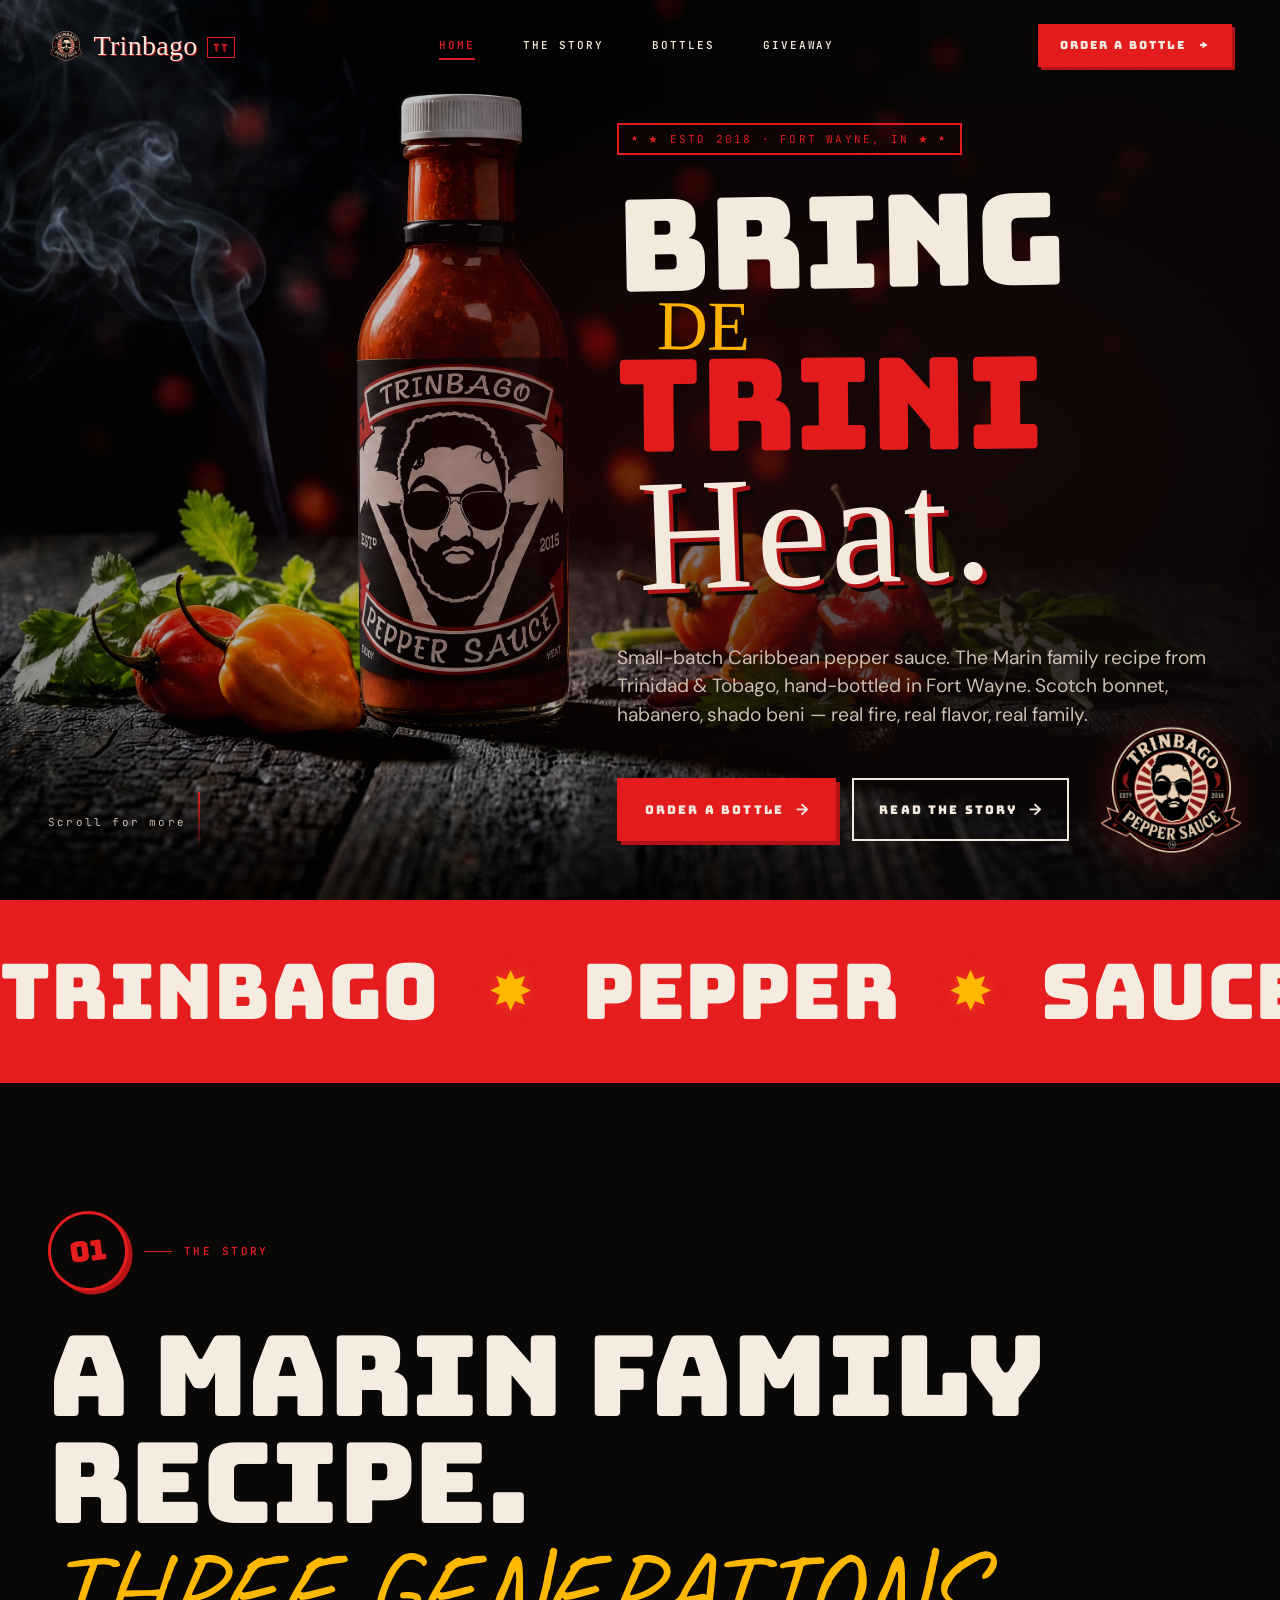
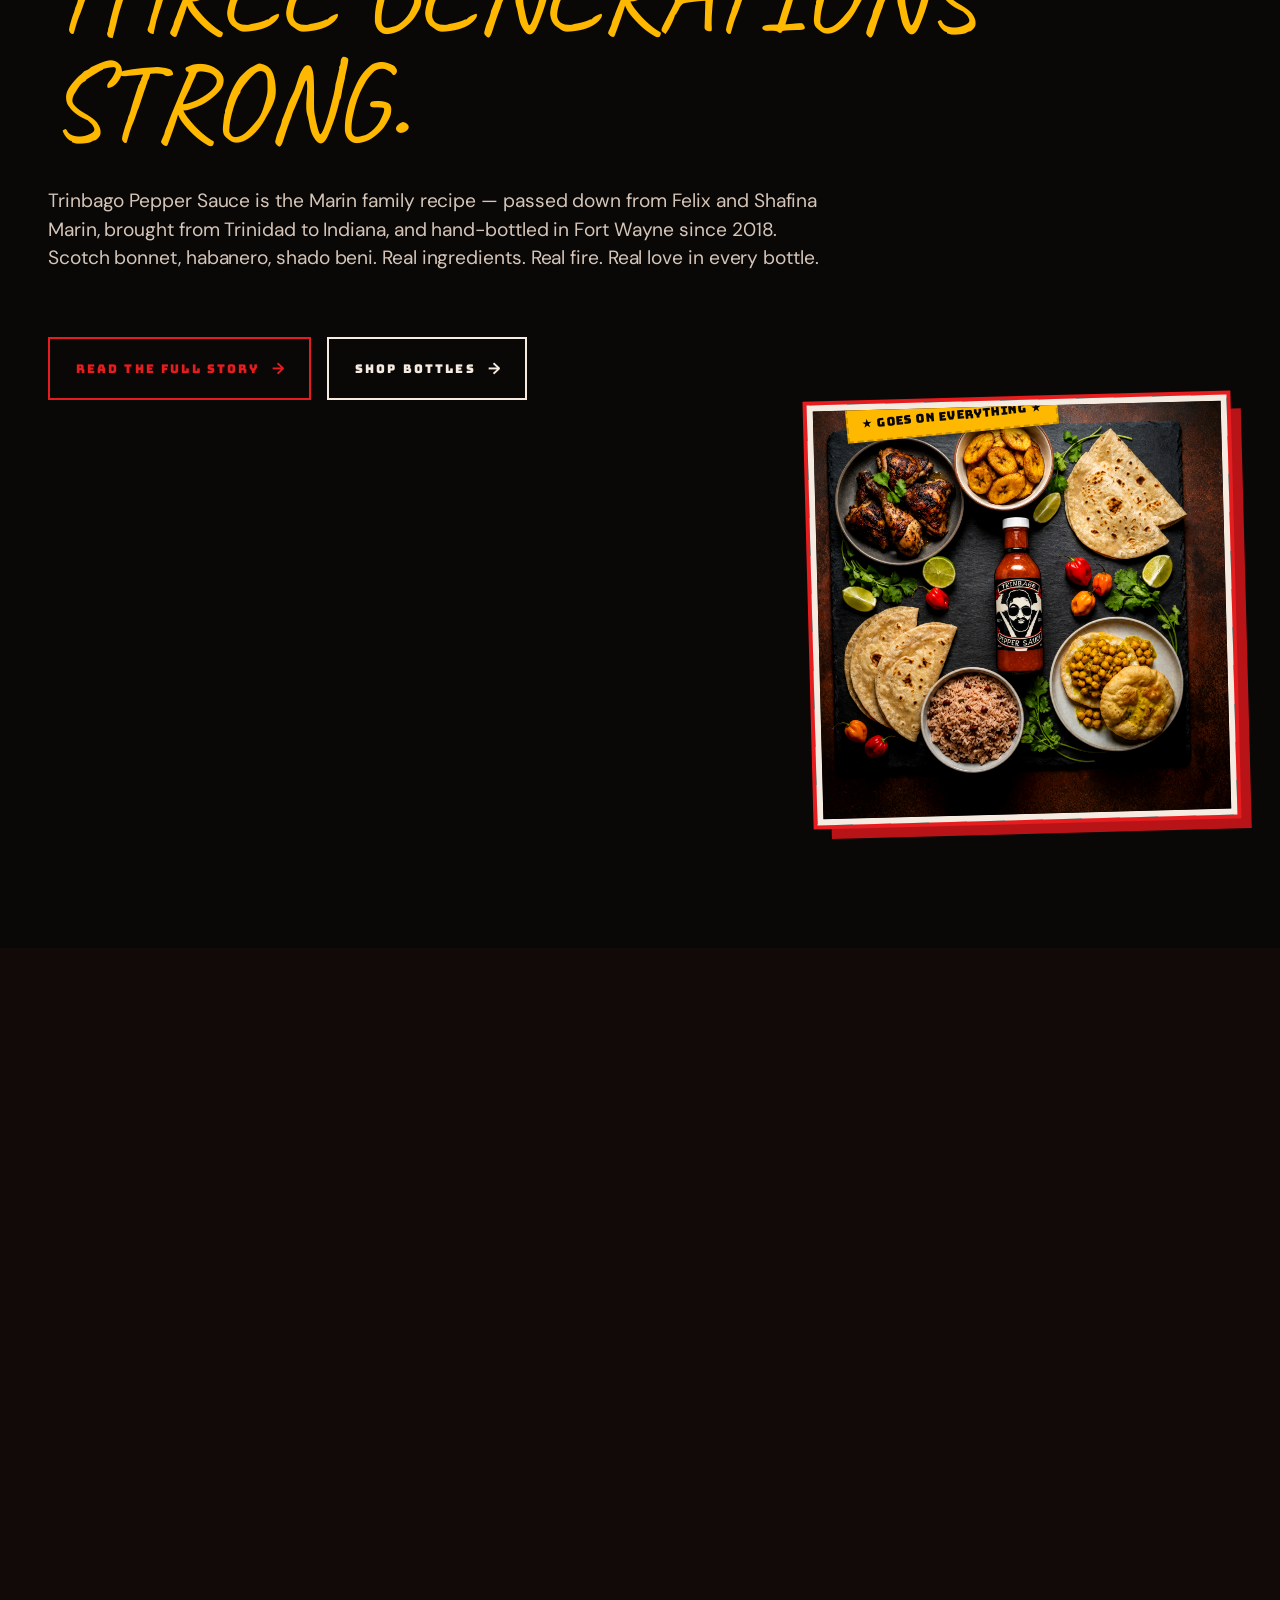
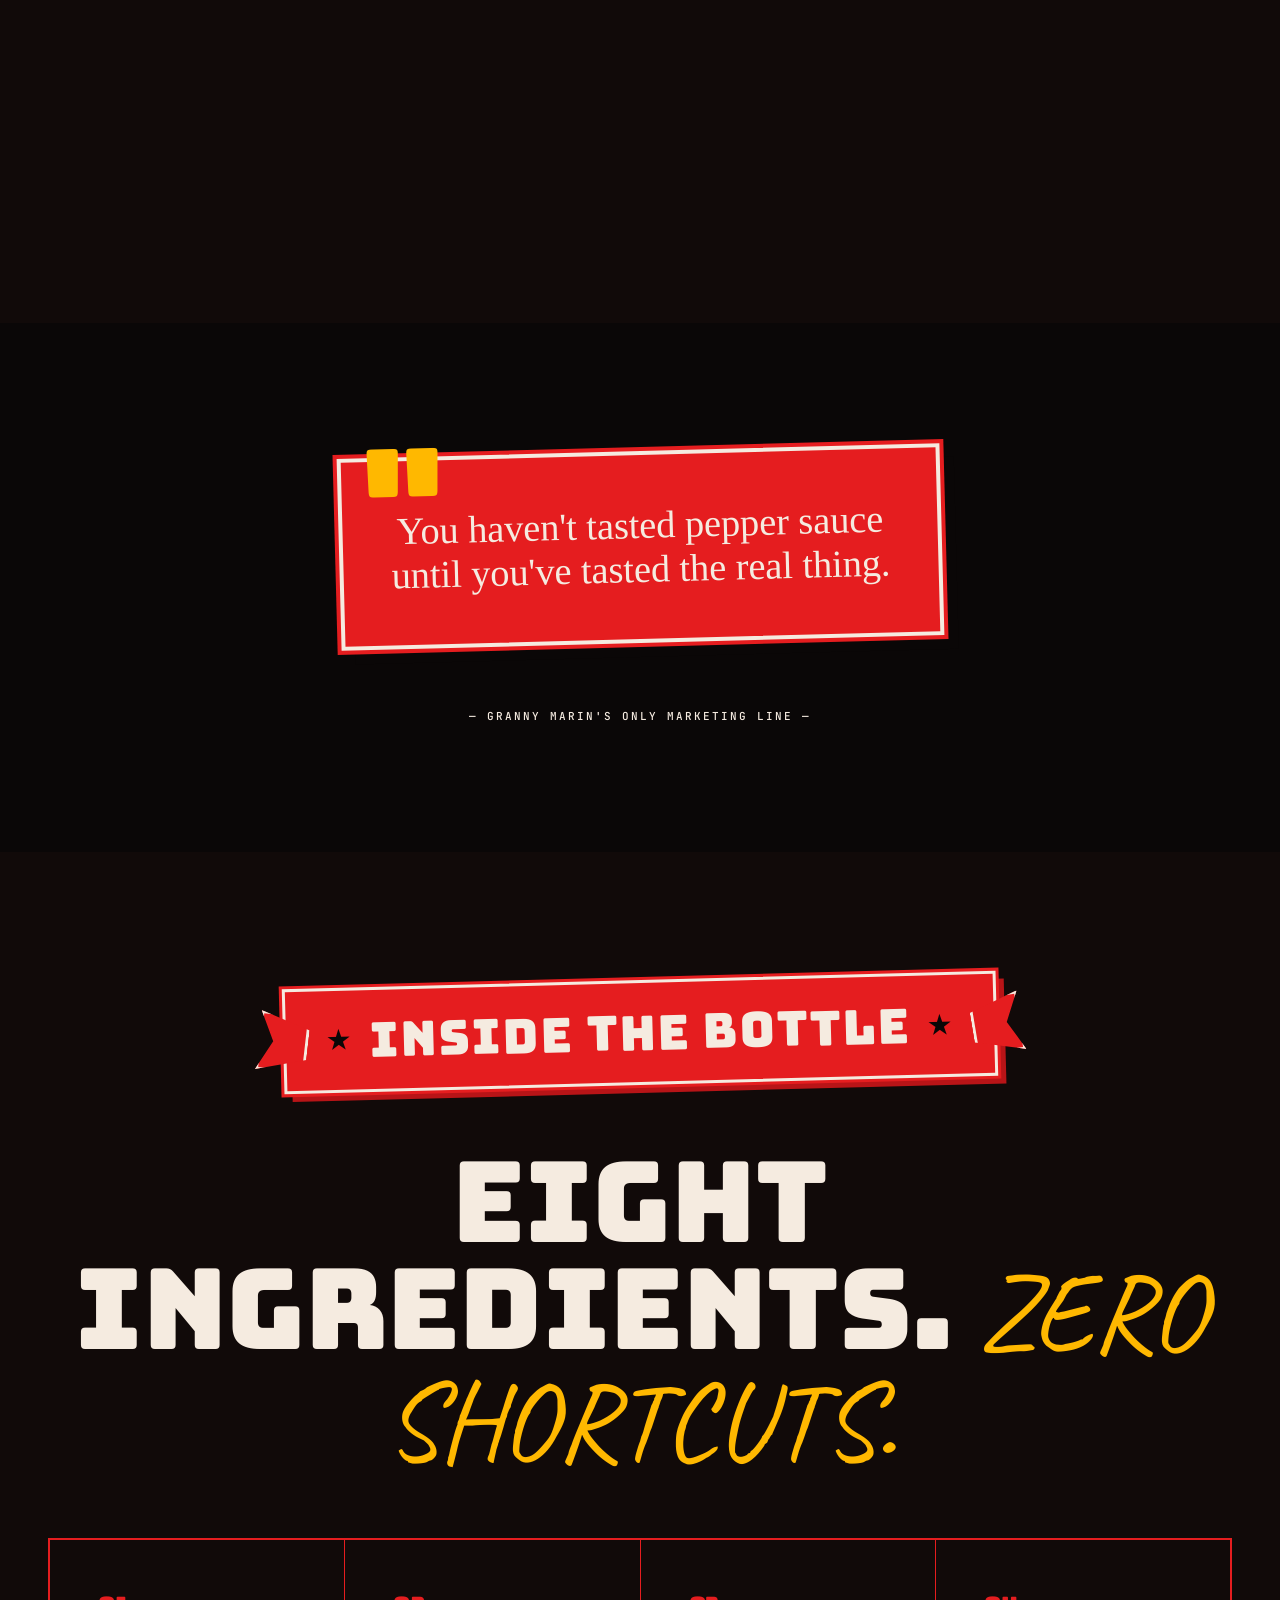
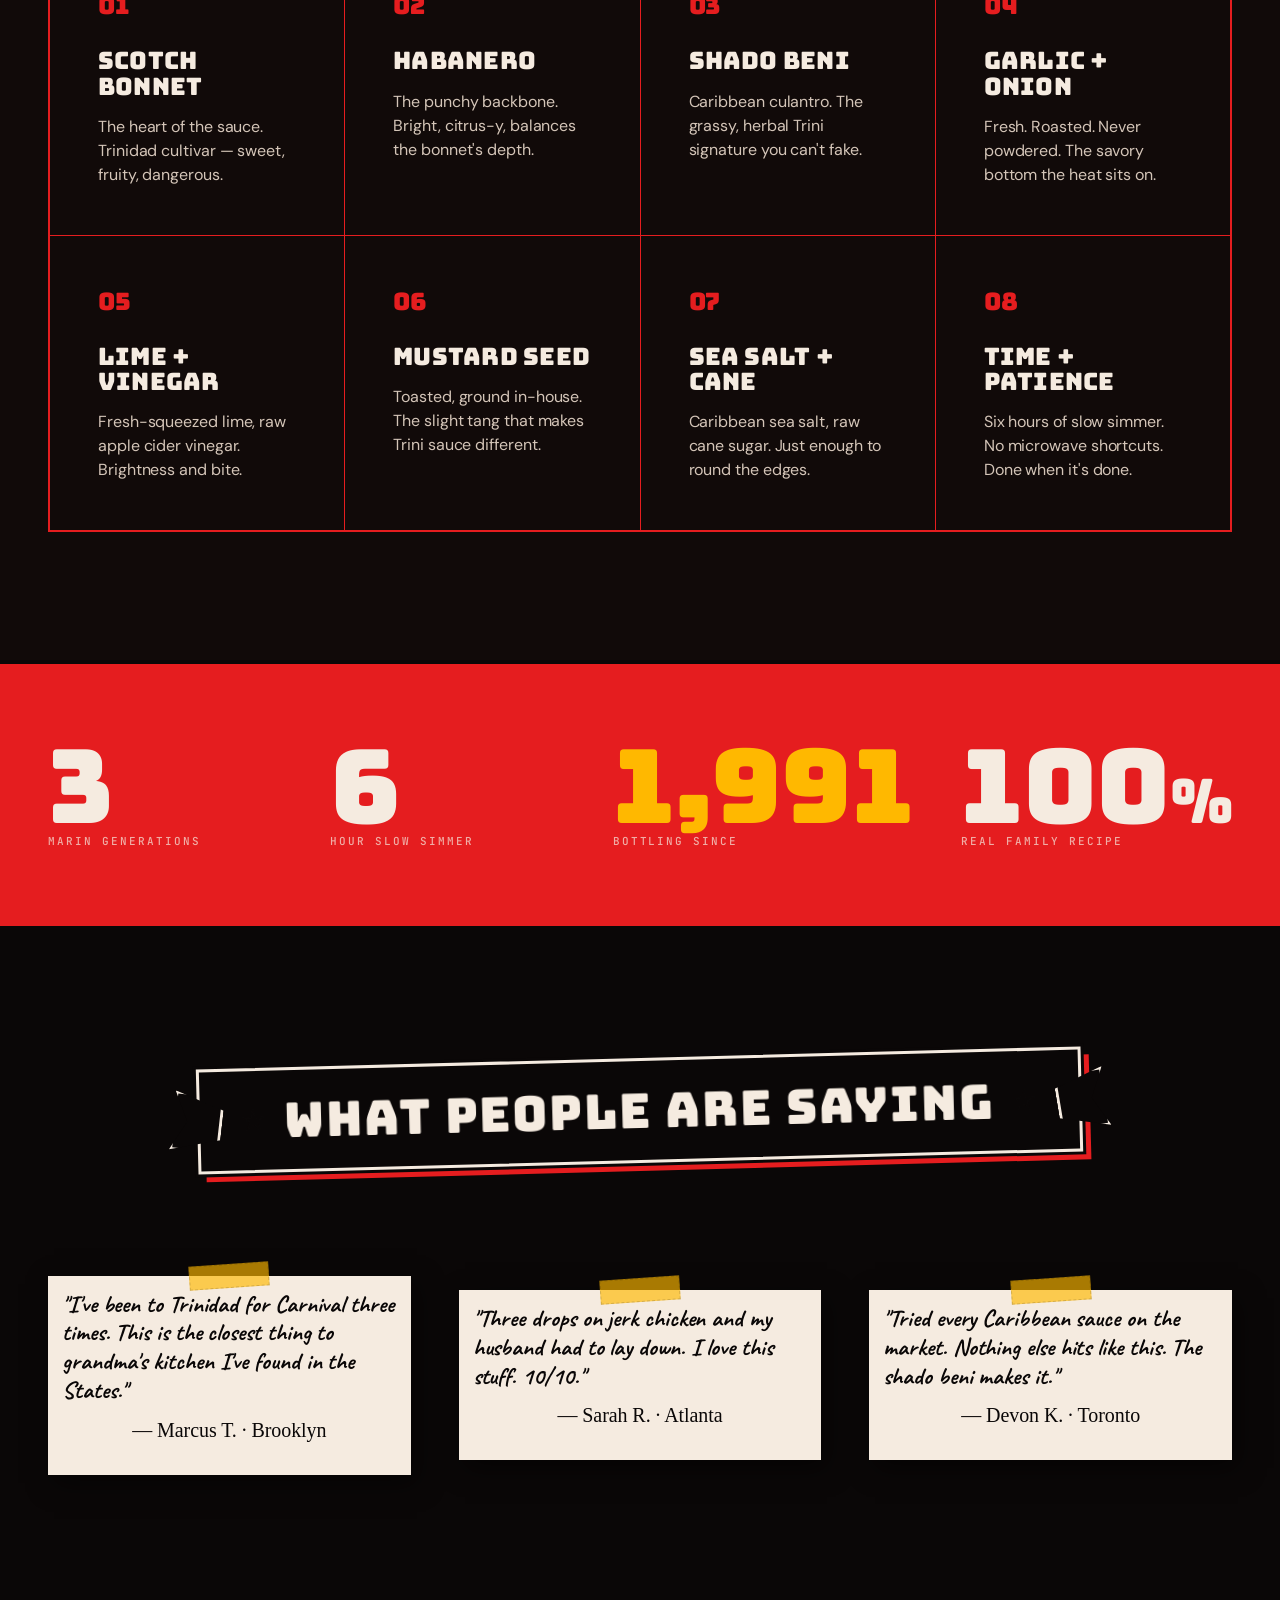
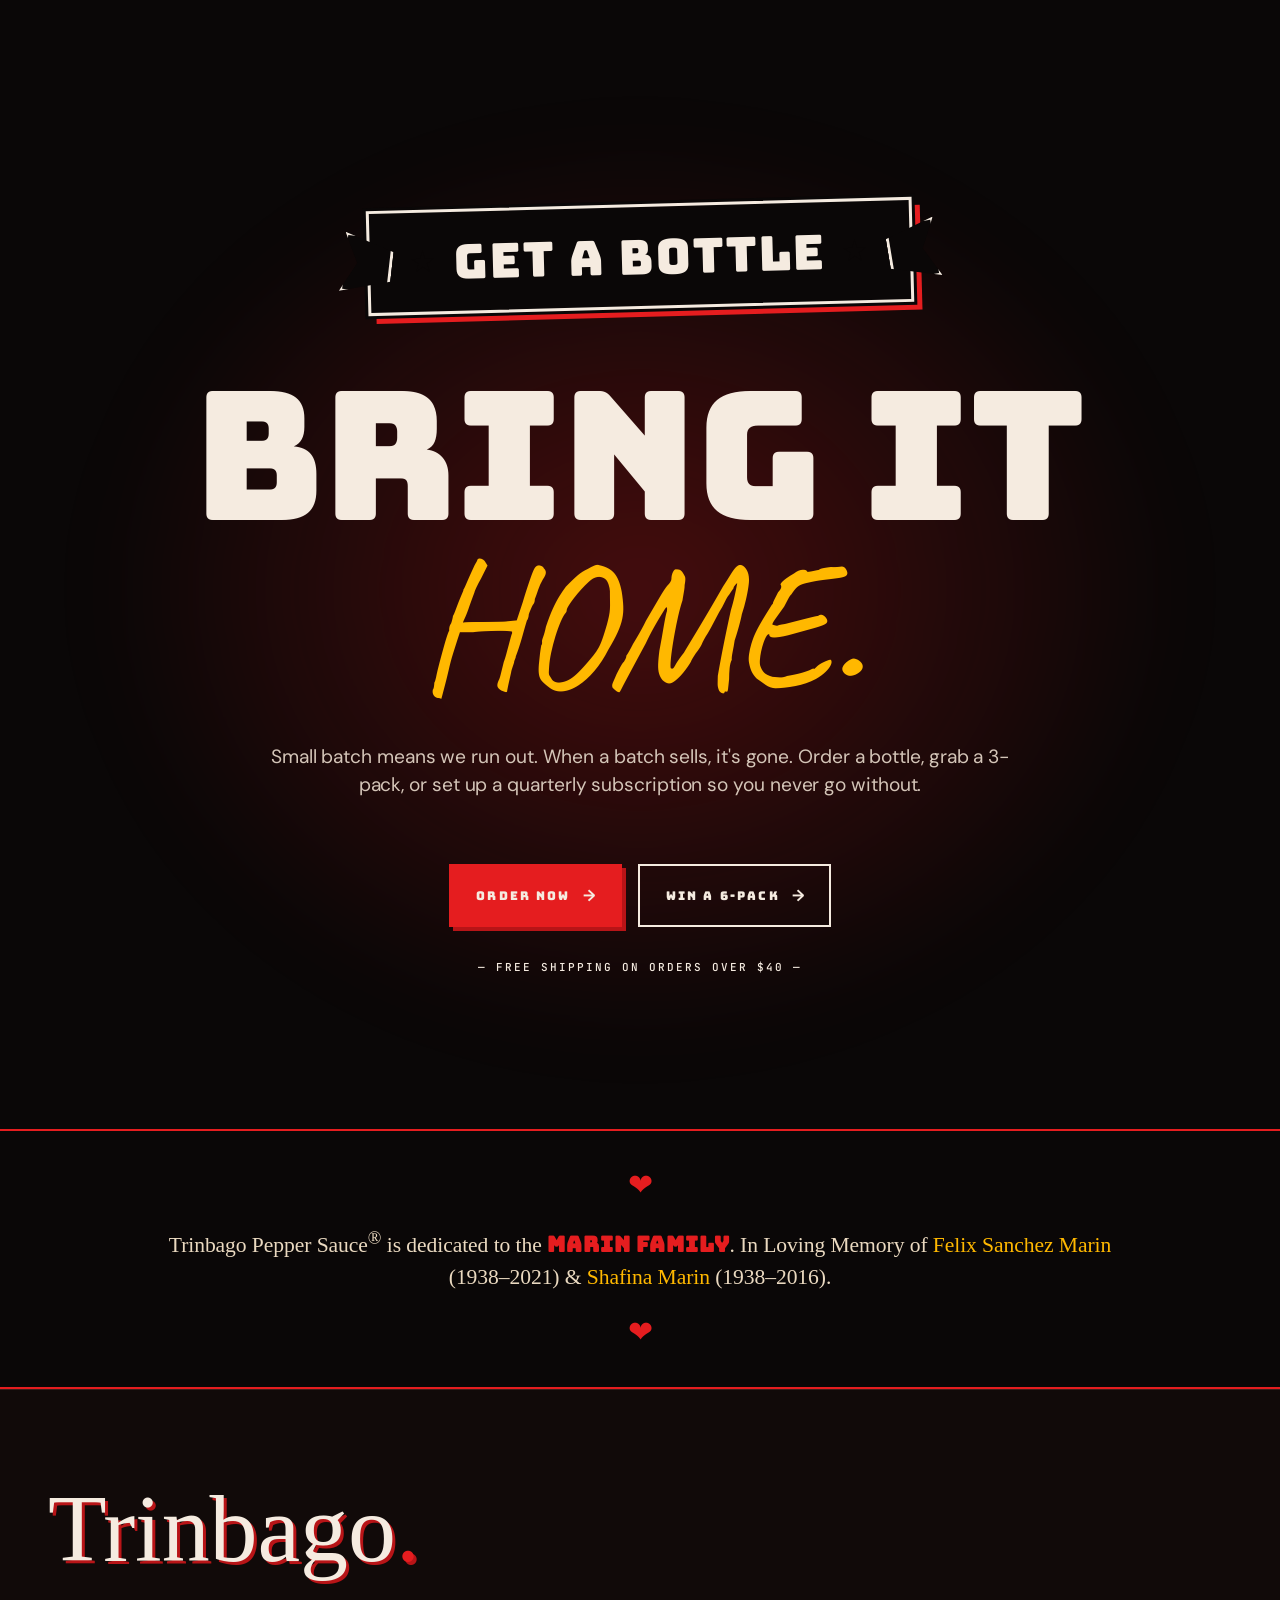
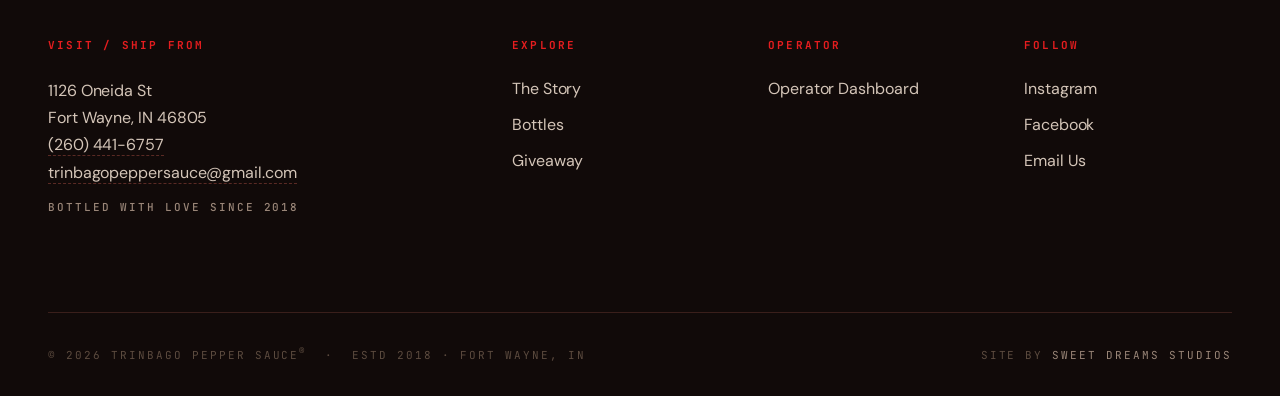
==== commit d8059277: "fix(mobile): hero bottle fits, mobile nav has solid bg Mobile hero - Switched mobile layout from abs" ====
--- a/index.html
+++ b/index.html
@@ -381,11 +381,43 @@
   .hero-photo-text .hero-ctas { margin-top: var(--s-7); }
 
   @media (max-width: 900px) {
-    .hero-photo { padding-top: 5rem; }
-    .hero-photo-bg img { object-position: center center; }
-    .hero-photo-overlay { background: linear-gradient(180deg, rgba(10,7,7,0.50) 0%, rgba(10,7,7,0.65) 50%, rgba(10,7,7,0.95) 100%); }
-    .hero-photo-wrap { grid-template-columns: 1fr; }
-    .hero-photo-text { grid-column: 1; justify-self: start; }
+    /* Stack the bottle photo on top of the text on mobile so the bottle
+       actually fits the frame instead of being cropped by full-bleed cover. */
+    .hero-photo {
+      display: block;
+      min-height: auto;
+      padding-top: 4.5rem;
+      padding-bottom: var(--s-7);
+      background: var(--bg);
+    }
+    .hero-photo-bg {
+      position: relative;
+      inset: auto;
+      width: 100%;
+      height: 48vh;
+      min-height: 300px;
+      max-height: 460px;
+    }
+    .hero-photo-bg img {
+      object-position: 35% center;
+    }
+    .hero-photo-overlay {
+      background: linear-gradient(180deg, rgba(10,7,7,0.05) 0%, rgba(10,7,7,0.15) 50%, var(--bg) 100%);
+    }
+    .hero-photo-wrap {
+      grid-template-columns: 1fr;
+      min-height: auto;
+      padding-top: var(--s-6);
+    }
+    .hero-photo-text {
+      grid-column: 1;
+      justify-self: stretch;
+      max-width: none;
+      padding-left: 0;
+    }
+    .hero-photo-text .hero-title { font-size: clamp(3rem, 13vw, 5.5rem); }
+    .hero-photo-text .hero-title .line-2 { transform: rotate(0.5deg) translateX(20px); }
+    .hero-photo-text .hero-title .line-4.script-shout { transform: rotate(-2deg) translateX(10px); text-shadow: 3px 3px 0 var(--pepper-deep), 5px 5px 0 var(--bg); }
   }
 
   /* Ribbon row centering */
--- a/styles/globals.css
+++ b/styles/globals.css
@@ -339,9 +339,23 @@
 
 .nav-toggle { display: none; }
 @media (max-width: 800px) {
-  .nav-links { display: none; position: fixed; top: 70px; left: 0; right: 0; bottom: 0; background: var(--bg); flex-direction: column; padding: var(--s-8) var(--gutter); justify-content: flex-start; gap: var(--s-6); border-top: 1px solid var(--border); }
+  .nav-links {
+    display: none;
+    position: fixed;
+    top: 64px;
+    left: 0; right: 0; bottom: 0;
+    background: #0A0707; /* opaque, never let the grain overlay or page bleed through */
+    z-index: 110; /* above body::before grain (z-index 100) */
+    flex-direction: column;
+    padding: var(--s-8) var(--gutter);
+    justify-content: flex-start;
+    gap: var(--s-6);
+    border-top: 3px solid var(--pepper);
+    box-shadow: 0 8px 32px rgba(0,0,0,0.6);
+  }
   .nav-links.open { display: flex; }
-  .nav-link { font-size: 2rem; font-family: var(--font-display); letter-spacing: 0; }
+  .nav-link { font-size: 2rem; font-family: var(--font-display); letter-spacing: 0; color: var(--bone); }
+  .nav-link[aria-current="page"] { color: var(--pepper); }
   .nav-link::after { display: none; }
   .nav-toggle { display: flex; flex-direction: column; gap: 5px; padding: 8px; }
   .nav-toggle span { width: 24px; height: 2px; background: var(--text); transition: all var(--dur-fast); }
@@ -349,6 +363,14 @@
   .nav-toggle.open span:nth-child(2) { opacity: 0; }
   .nav-toggle.open span:nth-child(3) { transform: translateY(-7px) rotate(-45deg); }
   .nav-cta { display: none; }
+  /* When the mobile menu is open, force the top nav bar to look "scrolled" (solid)
+     so the hamburger area isn't transparent over the page. */
+  .nav:has(.nav-links.open) {
+    background: rgba(10, 7, 7, 0.96);
+    backdrop-filter: blur(18px) saturate(140%);
+    -webkit-backdrop-filter: blur(18px) saturate(140%);
+    border-bottom-color: var(--pepper);
+  }
 }
 
 /* ---------- Buttons ---------- */
